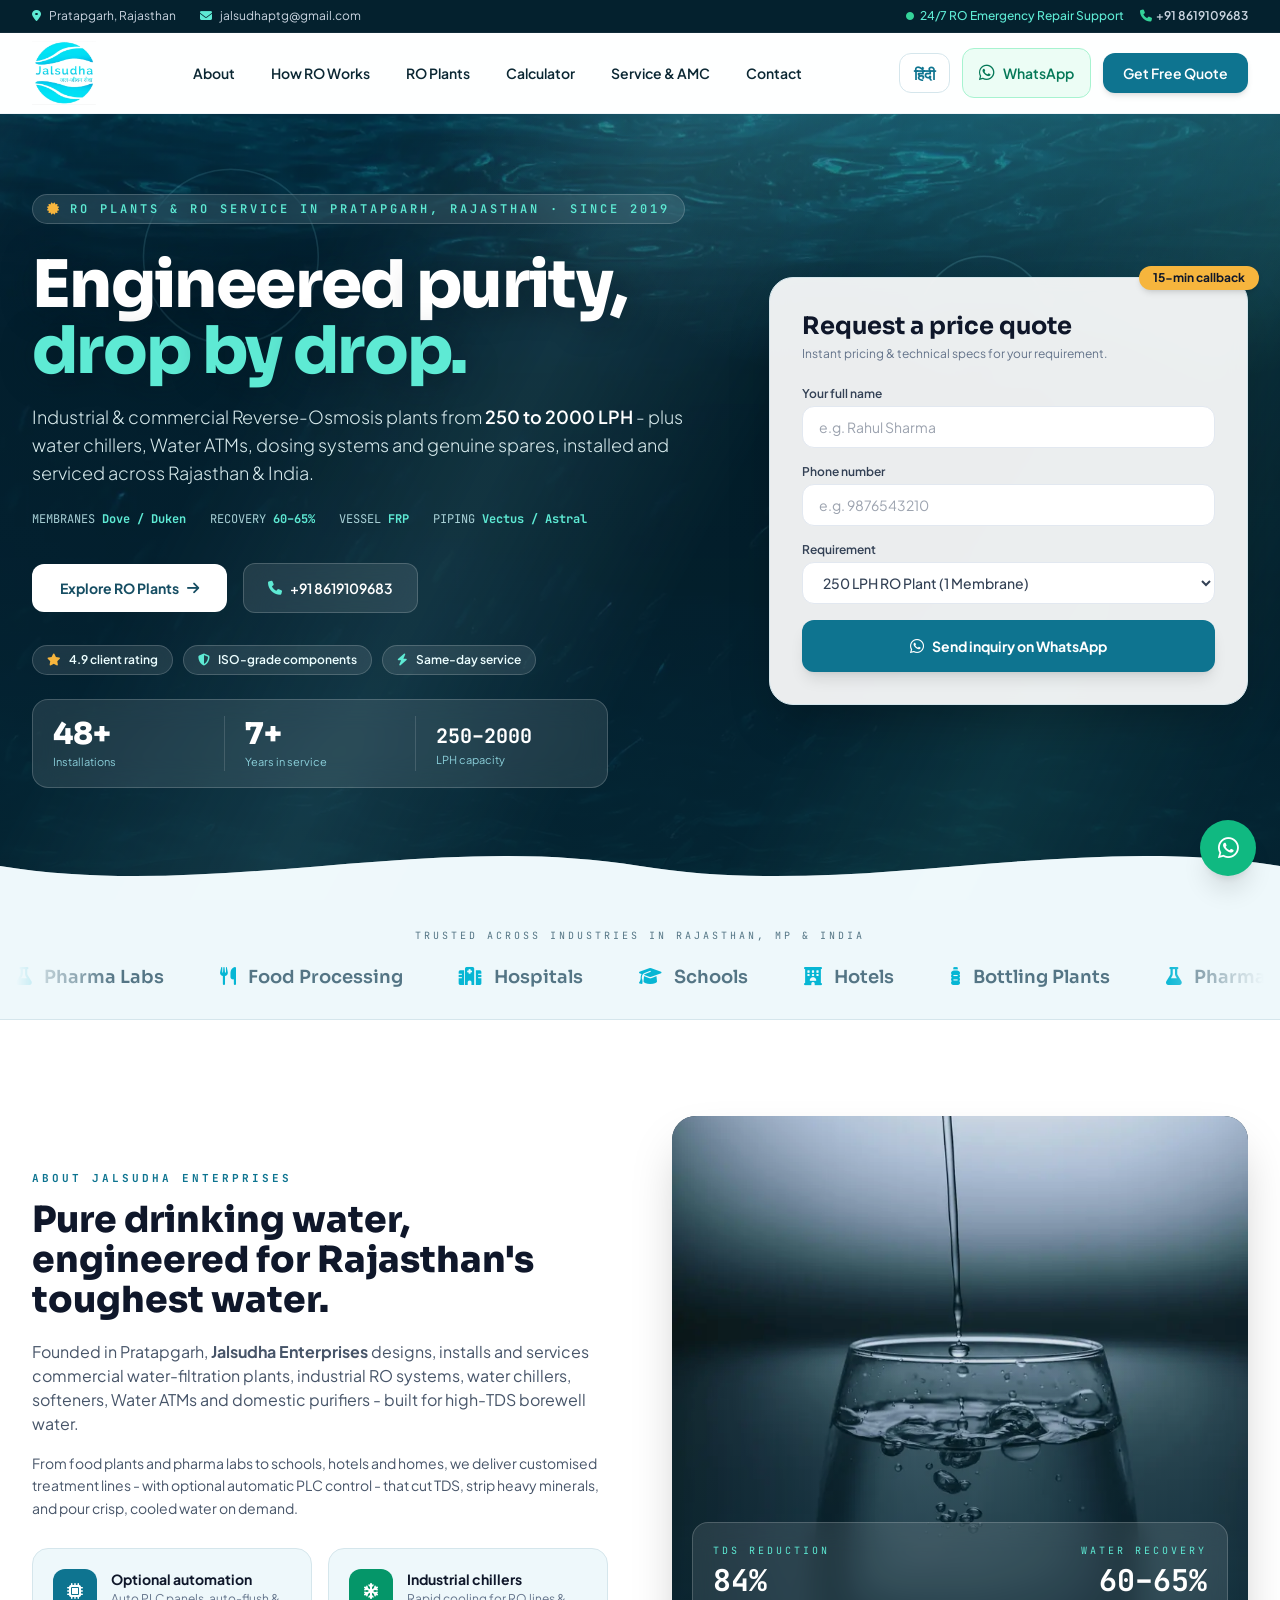
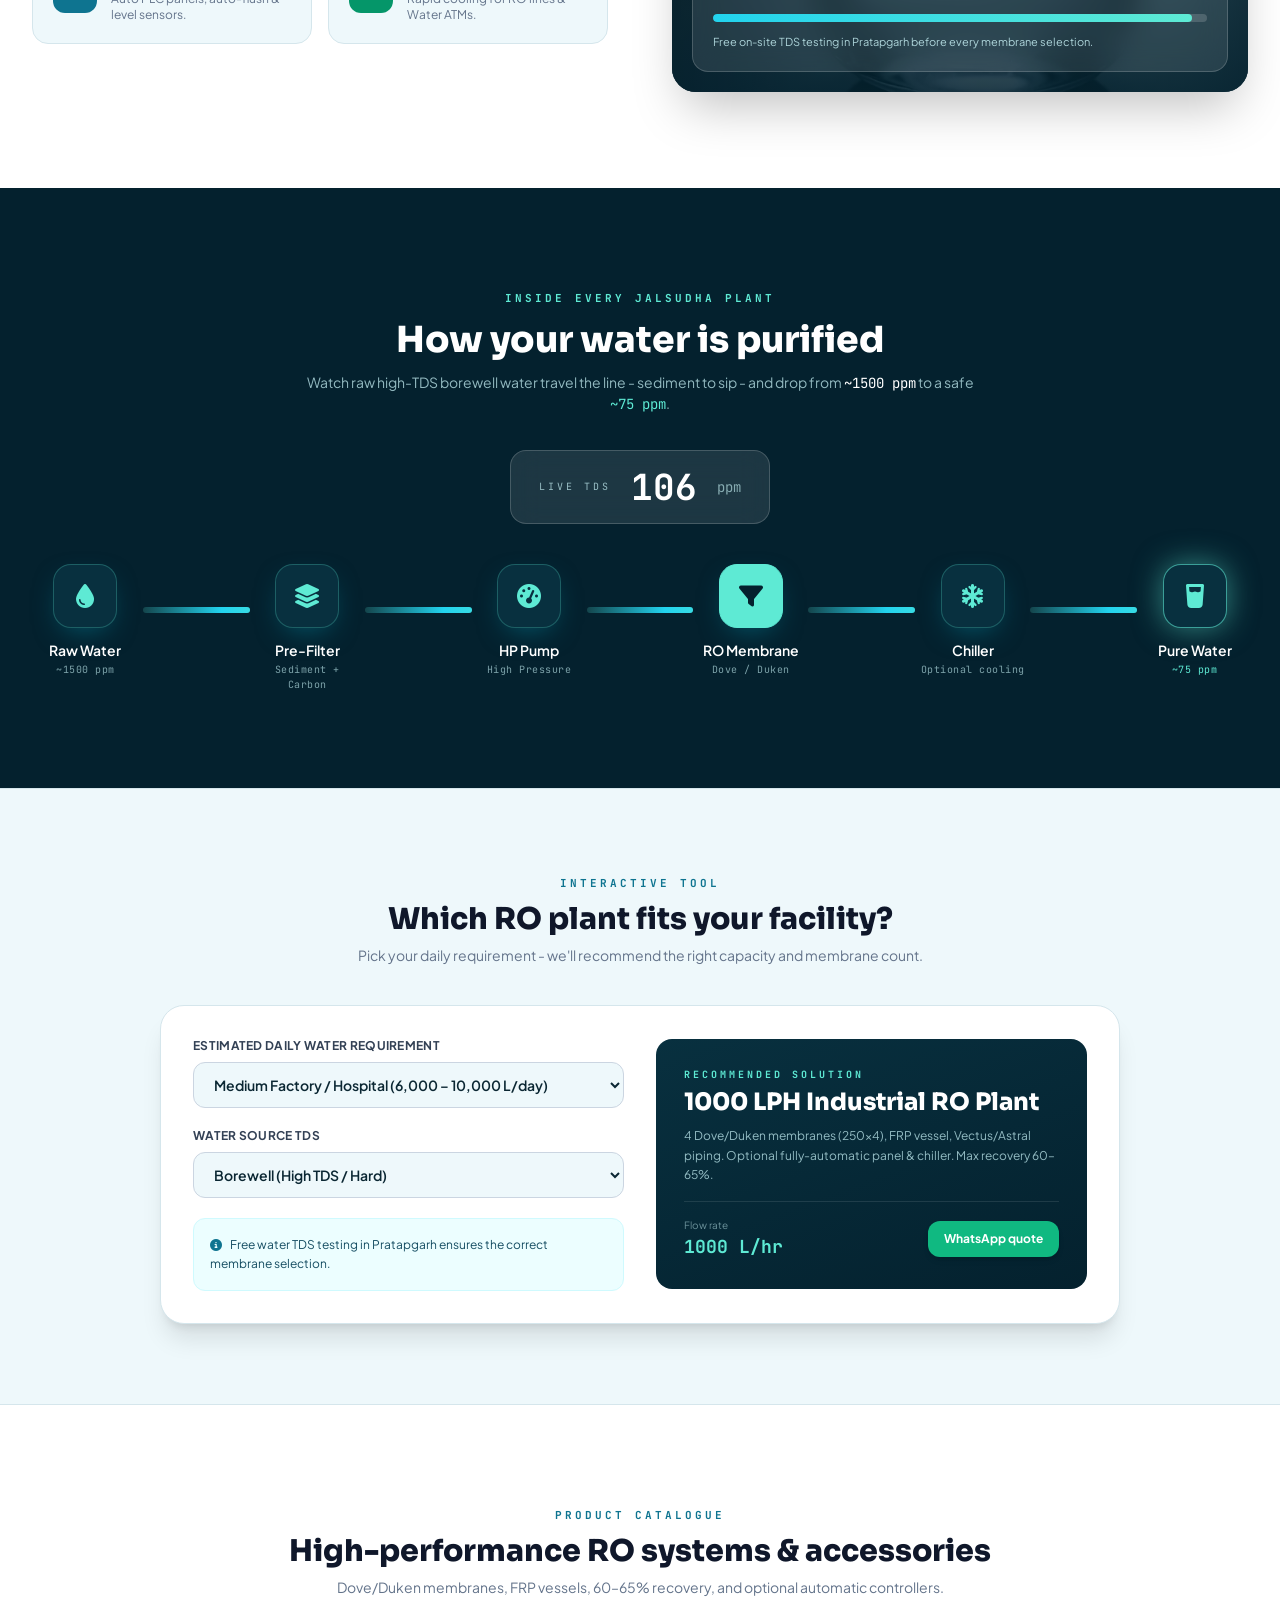
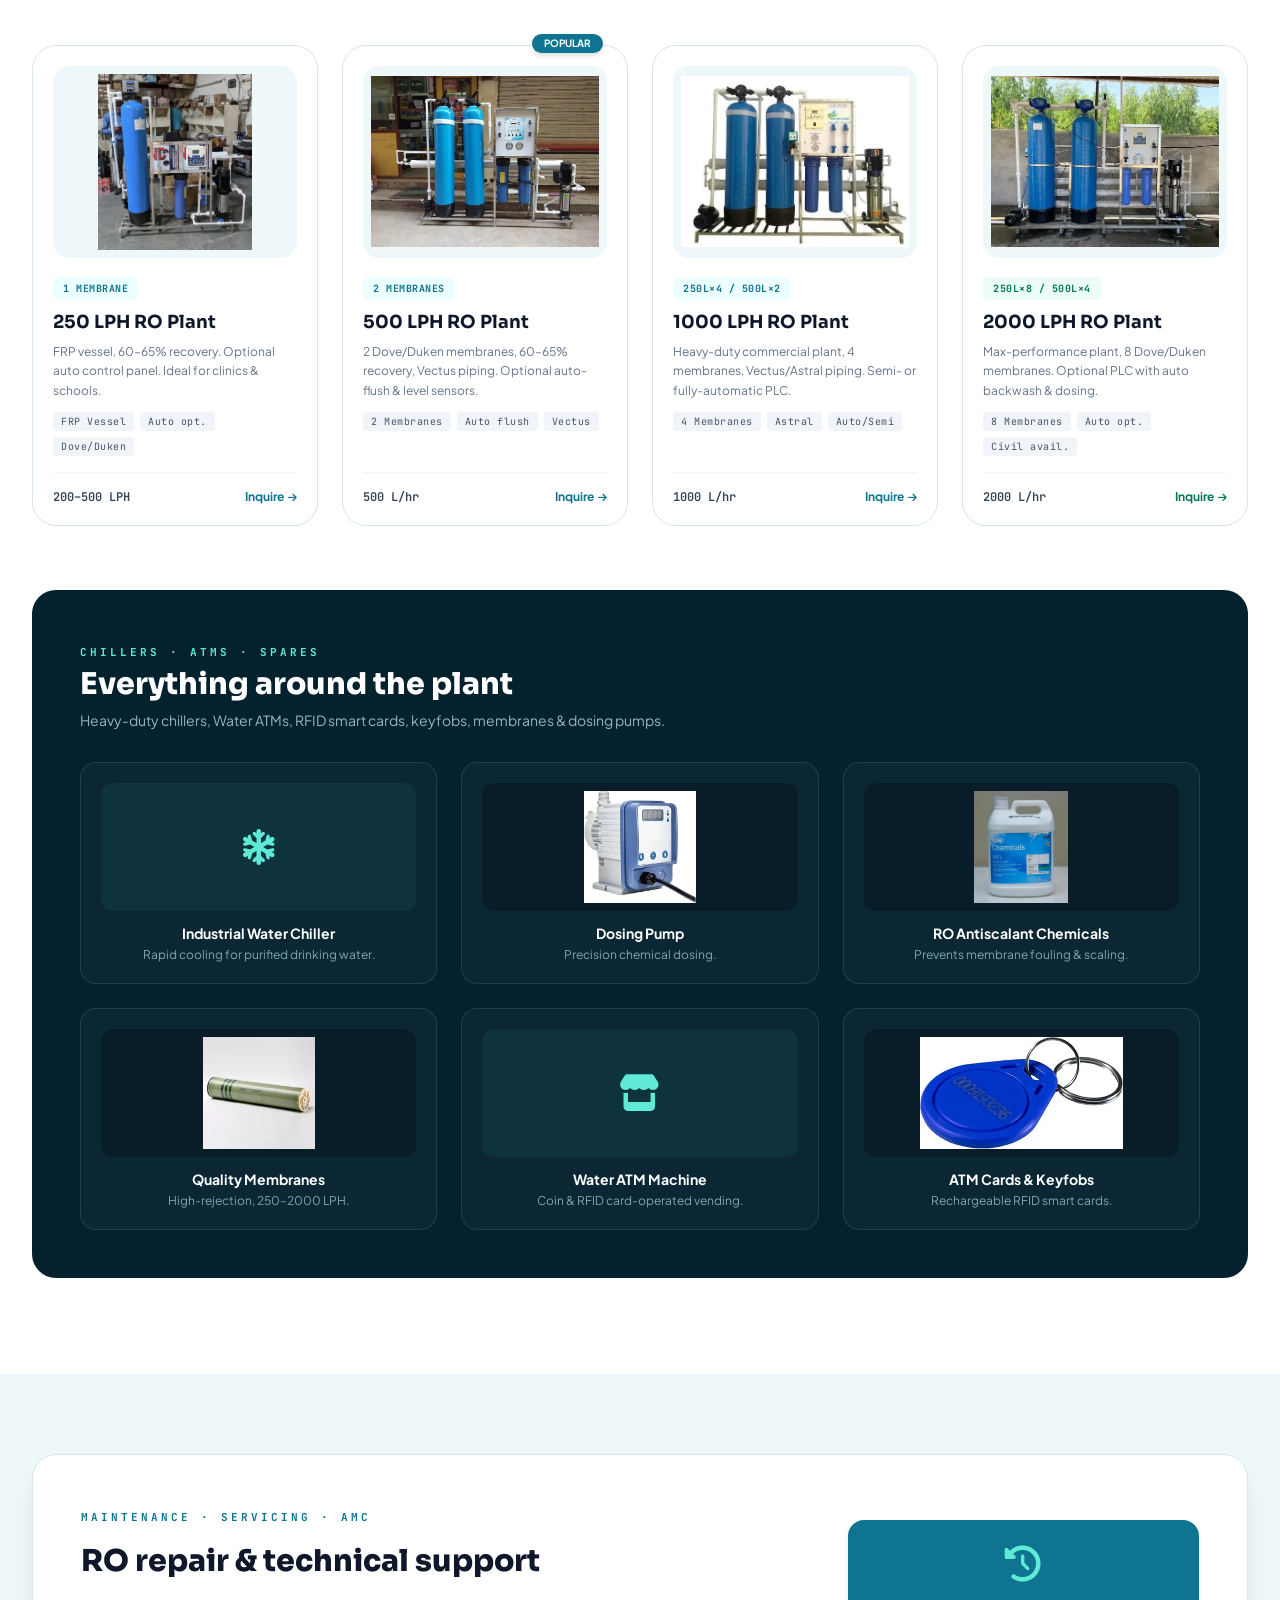
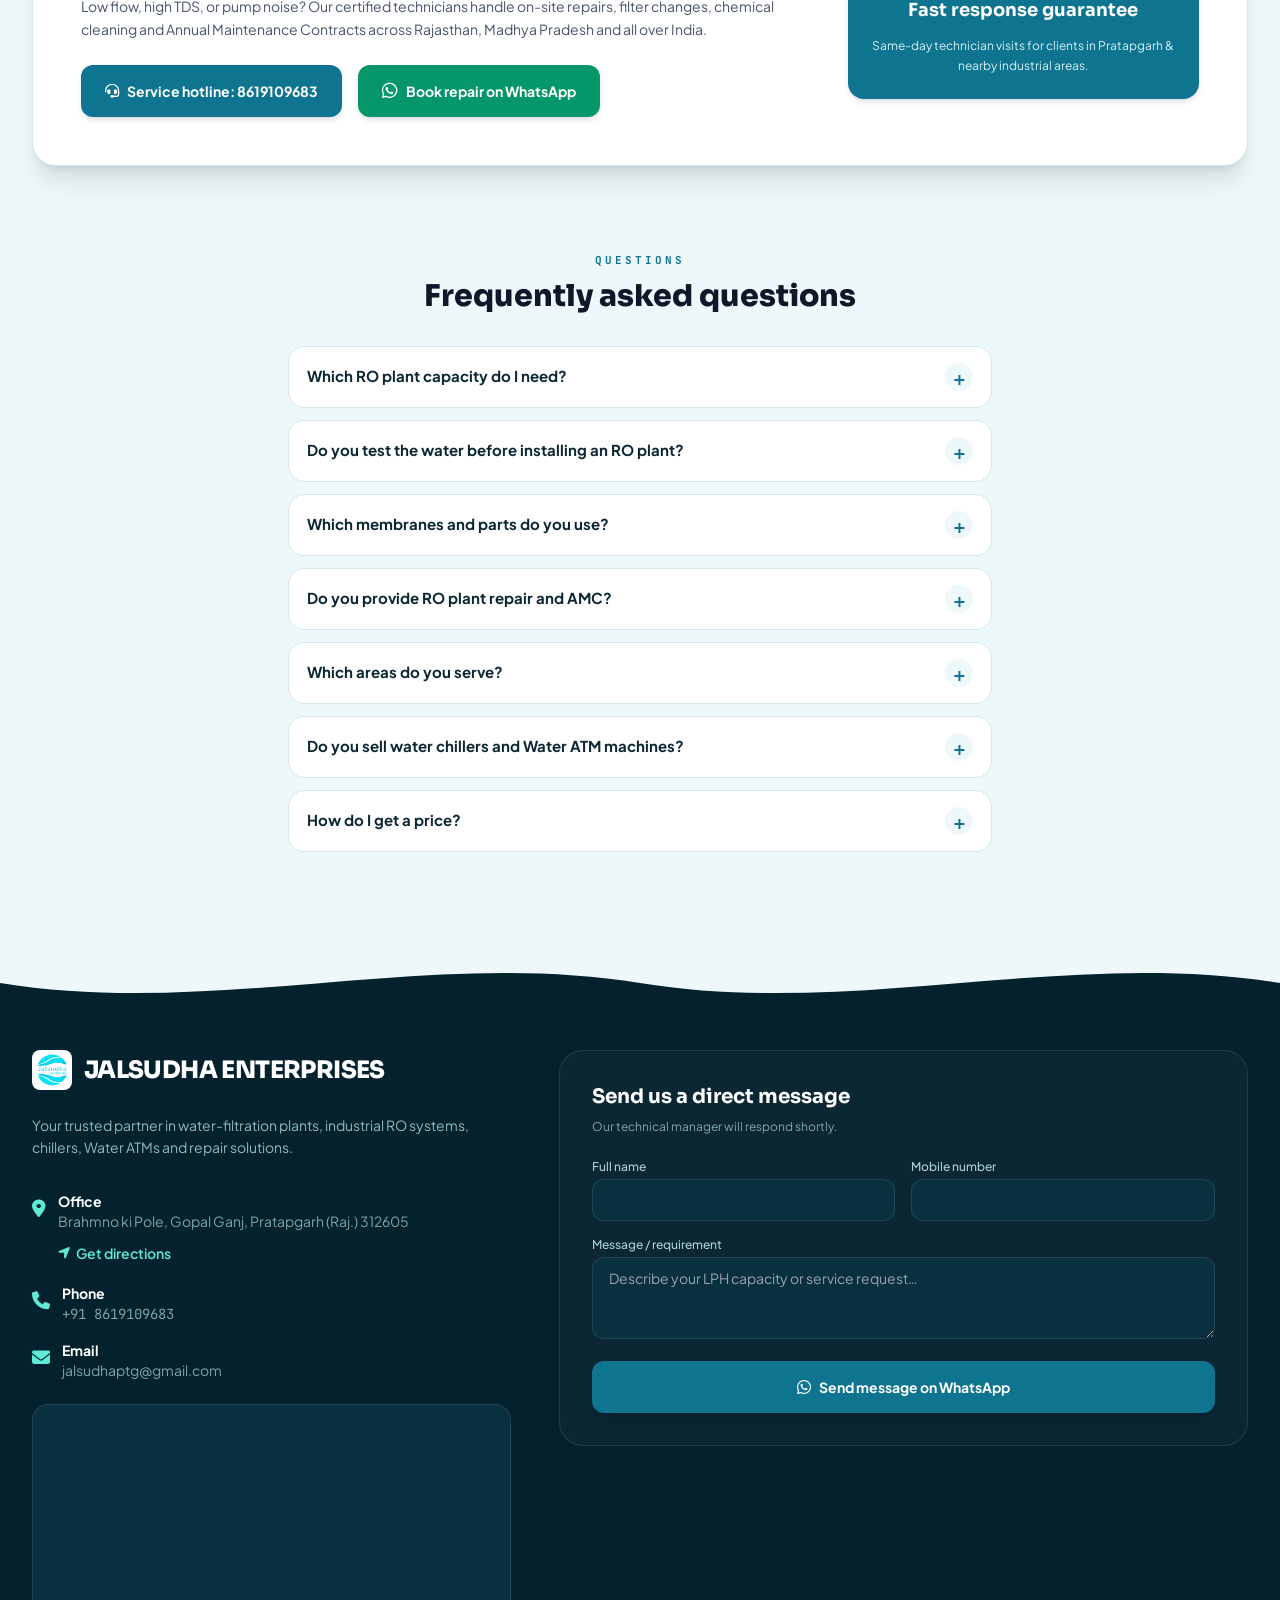
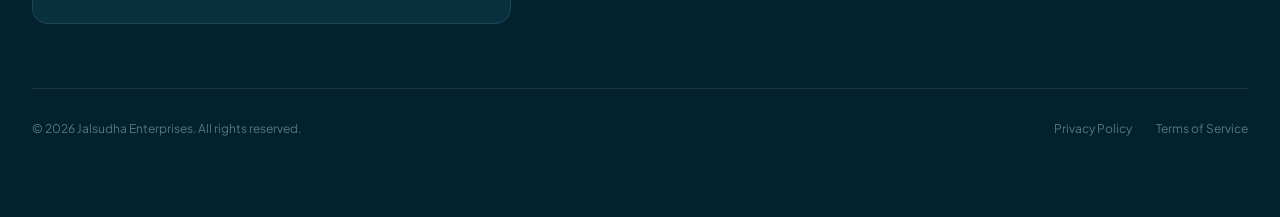
==== index.html @ 2f09ca66 "Tab title starts with Jalsudha Enterprises" ====
<!DOCTYPE html>
<html lang="en" class="scroll-smooth">
<head>
    <meta charset="UTF-8">
    <meta name="viewport" content="width=device-width, initial-scale=1.0">
    <title>Jalsudha Enterprises | RO Plants in Pratapgarh, Rajasthan</title>
    <script>
        // this site is also reachable on the old GitHub Pages address; send visitors to the real domain
        if (location.hostname.endsWith('github.io')) location.replace('https://www.jalsudha.com' + location.pathname.replace(/^\/jalsudha/, '') + location.search + location.hash);
    </script>    <link rel="canonical" href="https://www.jalsudha.com/">
    <link rel="preload" as="image" href="img/hero-800.webp" imagesrcset="img/hero-800.webp 800w, img/hero-1400.webp 1400w" imagesizes="100vw" fetchpriority="high">
    <link rel="icon" href="favicon.ico" sizes="48x48">
    <link rel="icon" type="image/png" sizes="32x32" href="favicon-32x32.png">
    <link rel="icon" type="image/png" sizes="16x16" href="favicon-16x16.png">
    <link rel="apple-touch-icon" href="apple-touch-icon.png">
    <link rel="manifest" href="site.webmanifest">
    <meta name="theme-color" content="#04212e">
    <meta name="description" content="Commercial & industrial RO plants (250-2000 LPH), water chillers, Water ATMs, RO repair and AMC in Pratapgarh, Rajasthan. Free TDS test. Call +91 8619109683.">
    <meta name="robots" content="index, follow">
    <!-- link preview on WhatsApp / Facebook / Google -->
    <meta property="og:type" content="website">
    <meta property="og:site_name" content="Jalsudha Enterprises">
    <meta property="og:title" content="Jalsudha Enterprises | RO Plants in Pratapgarh, Rajasthan">
    <meta property="og:description" content="Industrial & commercial RO plants from 250 to 2000 LPH, chillers, Water ATMs and 24/7 repair. Get a price on WhatsApp.">
    <meta property="og:url" content="https://www.jalsudha.com/">
    <meta property="og:image" content="https://www.jalsudha.com/og-image.jpg">
    <meta property="og:image:width" content="1200">
    <meta property="og:image:height" content="630">
    <meta name="twitter:card" content="summary_large_image">
    <link rel="stylesheet" href="https://cdnjs.cloudflare.com/ajax/libs/font-awesome/6.4.0/css/all.min.css" media="print" onload="this.media='all'">
    <noscript><link rel="stylesheet" href="https://cdnjs.cloudflare.com/ajax/libs/font-awesome/6.4.0/css/all.min.css"></noscript>
    <link rel="preconnect" href="https://fonts.googleapis.com">
    <link rel="preconnect" href="https://fonts.gstatic.com" crossorigin>
    <link href="https://fonts.googleapis.com/css2?family=Sora:wght@600;700;800&family=Plus+Jakarta+Sans:wght@300;400;500;600;700&family=JetBrains+Mono:wght@400;500;700&display=swap" rel="stylesheet">
    <style>
        :root{
            --ink:#04212e; --ink-2:#08303f; --ink-3:#0d3d4f;
            --aqua:#06b6d4; --aqua-deep:#0e7490; --aqua-bright:#22d3ee;
            --mint:#5eead4; --amber:#f6b53d;
            --paper:#eef8fb; --line:#d5e6ec;
            --text:#0b2733; --muted:#547585;
        }
        *{ -webkit-tap-highlight-color: transparent; }
        html{ scroll-behavior:smooth; color-scheme:light; }
        body{ background:var(--paper); color:var(--text); }
        a, button, select, input[type="submit"], .cursor-pointer{ cursor:pointer !important; }
        ::selection{ background:var(--mint); color:var(--ink); }
        .font-display{ font-family:'Sora',sans-serif; }
        .font-mono{ font-family:'JetBrains Mono',monospace; }
        h1,h2,h3{ text-wrap:balance; }

        /* ---------- Preloader (logo reveal) ---------- */
        #preloader{ position:fixed; inset:0; z-index:200;
            background:radial-gradient(130% 120% at 50% 38%, var(--ink-3) 0%, var(--ink-2) 42%, var(--ink) 78%);
            display:flex; align-items:center; justify-content:center; flex-direction:column; gap:30px;
            transition:opacity .85s ease, visibility .85s ease; overflow:hidden; }
        #preloader.gone{ opacity:0; visibility:hidden; }
        #preloader .pl-bubbles{ position:absolute; inset:0; overflow:hidden; pointer-events:none; }
        .intro{ position:relative; width:210px; height:210px; display:flex; align-items:center; justify-content:center; }
        .intro-plate{ position:relative; width:148px; height:148px; border-radius:50%; z-index:2;
            background:radial-gradient(circle at 50% 42%, #ffffff, #eef8fb);
            box-shadow:0 24px 70px -18px rgba(34,211,238,.65), 0 0 0 1px rgba(255,255,255,.25), inset 0 0 0 6px rgba(255,255,255,.6);
            display:flex; align-items:center; justify-content:center; overflow:hidden;
            animation:logoIn 1s cubic-bezier(.16,1,.3,1) both; }
        .intro-plate img{ width:80%; height:80%; object-fit:contain;
            animation:logoBreathe 3.4s ease-in-out .9s infinite; }
        @keyframes logoIn{ 0%{ transform:scale(.45) rotate(-8deg); opacity:0; }
            55%{ transform:scale(1.1) rotate(2deg); opacity:1; } 100%{ transform:scale(1) rotate(0); } }
        @keyframes logoBreathe{ 0%,100%{ transform:scale(1); } 50%{ transform:scale(1.045); } }
        /* shimmer sweep across the logo */
        .intro-plate::after{ content:''; position:absolute; top:0; left:-140%; width:65%; height:100%;
            background:linear-gradient(115deg, transparent, rgba(255,255,255,.9), transparent);
            transform:skewX(-20deg); animation:logoShine 1.5s ease-in-out .95s 1 both; }
        @keyframes logoShine{ to{ left:140%; } }
        /* water ripple rings pulsing out of the logo */
        .ring{ position:absolute; top:50%; left:50%; width:148px; height:148px; border-radius:50%;
            border:2px solid rgba(94,234,212,.55); transform:translate(-50%,-50%) scale(1); opacity:0;
            animation:ring 2.6s cubic-bezier(.16,1,.3,1) infinite; }
        .ring:nth-child(2){ animation-delay:.55s; }
        .ring:nth-child(3){ animation-delay:1.1s; }
        @keyframes ring{ 0%{ transform:translate(-50%,-50%) scale(.95); opacity:.7; }
            100%{ transform:translate(-50%,-50%) scale(2.15); opacity:0; } }
        .pl-txt{ font-family:'JetBrains Mono',monospace; color:var(--mint); font-size:11px; letter-spacing:5px;
            opacity:0; animation:plTxt .7s ease 1.05s both; }
        @keyframes plTxt{ from{ opacity:0; transform:translateY(9px);} to{ opacity:1; transform:none;} }

        /* ---------- Scroll progress ---------- */
        #bar{ position:fixed; top:0; left:0; height:3px; width:0;
            background:linear-gradient(90deg,var(--aqua-bright),var(--mint)); z-index:60; box-shadow:0 0 12px rgba(34,211,238,.7); }

        /* ---------- Hero ---------- */
        .hero{ position:relative; overflow:hidden; background:var(--ink); }
        .hero-photo{ position:absolute; inset:0; width:100%; height:100%; object-fit:cover; object-position:center 32%;
            opacity:.72; transform:scale(1.05); animation:heroZoom 20s ease-in-out infinite alternate; }
        @keyframes heroZoom{ from{ transform:scale(1.05); } to{ transform:scale(1.15); } }
        .hero-tint{ position:absolute; inset:0;
            background:
              radial-gradient(1100px 640px at 80% -8%, rgba(94,240,255,.30), transparent 55%),
              linear-gradient(180deg, rgba(4,33,46,.38) 0%, rgba(4,33,46,.55) 44%, rgba(4,33,46,.95) 100%); }
        /* underwater light rays */
        .rays{ position:absolute; top:-12%; left:-12%; right:-12%; height:124%; z-index:1; pointer-events:none;
            mix-blend-mode:screen; filter:blur(7px);
            background:
              linear-gradient(118deg, rgba(148,240,255,.13) 0%, transparent 13%),
              linear-gradient(118deg, transparent 28%, rgba(148,240,255,.10) 42%, transparent 54%),
              linear-gradient(118deg, transparent 63%, rgba(94,234,212,.09) 74%, transparent 86%);
            animation:sway 10s ease-in-out infinite alternate; }
        @keyframes sway{ from{ transform:translateX(-3%) skewX(-1deg); } to{ transform:translateX(3%) skewX(1deg); } }
        #ripple{ position:absolute; inset:0; width:100%; height:100%; z-index:2; }
        .hero-inner{ position:relative; z-index:3; }
        .headline{ text-shadow:0 2px 34px rgba(4,26,36,.45); }
        .hero-stats{ display:flex; align-items:stretch; }
        .hero-stats > div + div{ border-left:1px solid rgba(255,255,255,.14); }
        .eyebrow{ font-family:'JetBrains Mono',monospace; letter-spacing:3px; text-transform:uppercase; }

        .headline span{ display:inline-block; opacity:0; transform:translateY(18px);
            animation:rise .8s cubic-bezier(.16,1,.3,1) forwards; }
        @keyframes rise{ to{ opacity:1; transform:none; } }

        /* mono spec ticker */
        .spec-strip{ font-family:'JetBrains Mono',monospace; }
        .spec-strip b{ color:var(--mint); font-weight:700; }

        /* liquid-fill buttons */
        .btn-liquid{ position:relative; overflow:hidden; z-index:0; }
        .btn-liquid::before{ content:''; position:absolute; inset:0; z-index:-1;
            background:linear-gradient(120deg,var(--aqua-bright),var(--mint));
            transform:translateY(101%); transition:transform .45s cubic-bezier(.16,1,.3,1); }
        .btn-liquid:hover::before{ transform:translateY(0); }
        .btn-liquid:hover{ color:var(--ink) !important; border-color:transparent; }

        /* glass */
        .glass{ background:rgba(255,255,255,.10); backdrop-filter:blur(14px); -webkit-backdrop-filter:blur(14px);
            border:1px solid rgba(255,255,255,.18); }
        .glass-light{ background:rgba(255,255,255,.92); backdrop-filter:blur(10px); border:1px solid var(--line); }

        /* ---------- Wave dividers ---------- */
        .wave-d{ line-height:0; position:relative; }
        .wave-d svg{ display:block; width:100%; height:70px; }
        /* each layer moves as one piece (both copies together) by exactly one wave
           period (720 of the 1440 viewBox units), so the loop is seamless */
        .wave-flow{ animation:wm 10s linear infinite; }
        .wave-flow.back{ animation-duration:15s; }
        @keyframes wm{ from{ transform:translateX(0);} to{ transform:translateX(-720px);} }

        /* ---------- RO Flow pipeline ---------- */
        .pipe{ position:relative; height:6px; border-radius:99px; background:rgba(94,234,212,.18); overflow:hidden; flex:1; min-width:26px; }
        .pipe::after{ content:''; position:absolute; inset:0;
            background:linear-gradient(90deg, transparent, var(--aqua-bright), var(--mint), transparent);
            background-size:220% 100%; animation:flow 2.4s linear infinite; }
        @keyframes flow{ from{ background-position:120% 0;} to{ background-position:-120% 0;} }
        .pflow{ scrollbar-width:none; -ms-overflow-style:none; }
        .pflow::-webkit-scrollbar{ display:none; }
        .stage-ic{ width:64px; height:64px; border-radius:18px; display:flex; align-items:center; justify-content:center;
            font-size:24px; background:var(--ink-2); color:var(--mint); border:1px solid rgba(94,234,212,.25);
            box-shadow:0 10px 30px -12px rgba(6,182,212,.5); transition:transform .3s, box-shadow .3s; }
        .stage:hover .stage-ic{ transform:translateY(-5px); box-shadow:0 18px 34px -12px rgba(34,211,238,.7); }

        /* purity gauge (filling beaker) */
        .beaker{ position:relative; width:100%; height:100%; border-radius:0 0 20px 20px; overflow:hidden; background:rgba(255,255,255,.04); }
        .beaker .water{ position:absolute; left:0; bottom:0; width:100%; height:0;
            background:linear-gradient(180deg,var(--aqua-bright),var(--aqua-deep)); transition:height 1.6s cubic-bezier(.16,1,.3,1); }
        .beaker .water::before,.beaker .water::after{ content:''; position:absolute; top:-14px; left:-50%; width:200%; height:26px;
            background:var(--aqua-bright); border-radius:45%; opacity:.6; }
        .beaker .water::after{ animation:spin 6s linear infinite; opacity:.4; }
        .beaker .water::before{ animation:spin 4s linear infinite reverse; }
        @keyframes spin{ from{ transform:rotate(0);} to{ transform:rotate(360deg);} }

        /* bubbles */
        .bubbles{ position:absolute; inset:0; overflow:hidden; pointer-events:none; }
        .bubble{ position:absolute; bottom:-40px; border-radius:50%;
            background:radial-gradient(circle at 30% 30%, rgba(255,255,255,.5), rgba(94,234,212,.06));
            border:1px solid rgba(255,255,255,.16); animation:up linear infinite; }
        @keyframes up{ 0%{ transform:translateY(0) scale(.7); opacity:0;} 12%{opacity:.7;} 100%{ transform:translateY(-118vh) translateX(24px) scale(1.1); opacity:0;} }

        /* reveal - begins visible-friendly; JS enhances */
        .reveal{ opacity:0; transform:translateY(30px); transition:opacity .7s cubic-bezier(.16,1,.3,1), transform .7s cubic-bezier(.16,1,.3,1); }
        .reveal.in{ opacity:1; transform:none; }
        .d1{ transition-delay:.08s;} .d2{ transition-delay:.16s;} .d3{ transition-delay:.24s;} .d4{ transition-delay:.32s;}
        .no-js .reveal{ opacity:1; transform:none; }

        /* product card */
        .pcard{ transition:transform .4s cubic-bezier(.16,1,.3,1), box-shadow .4s, border-color .4s; }
        .pcard:hover{ transform:translateY(-8px); box-shadow:0 26px 44px -22px rgba(6,90,120,.5); border-color:var(--aqua); }
        .chip{ font-family:'JetBrains Mono',monospace; font-size:10px; letter-spacing:.5px; }

        /* marquee */
        .marquee{ overflow:hidden; -webkit-mask-image:linear-gradient(90deg,transparent,#000 8%,#000 92%,transparent); mask-image:linear-gradient(90deg,transparent,#000 8%,#000 92%,transparent); }
        .marquee-track{ display:flex; gap:56px; width:max-content; animation:march 26s linear infinite; }
        @keyframes march{ from{ transform:translateX(0);} to{ transform:translateX(-50%);} }
        .marquee:hover .marquee-track{ animation-play-state:paused; }

        /* nav underline */
        .navlink{ position:relative; }
        .navlink::after{ content:''; position:absolute; left:0; bottom:-3px; height:2px; width:0;
            background:linear-gradient(90deg,var(--aqua),var(--mint)); border-radius:9px; transition:width .3s; }
        .navlink:hover::after{ width:100%; }

        .float-btn{ animation:bob 4s ease-in-out infinite; }
        @keyframes bob{ 0%,100%{ transform:translateY(0);} 50%{ transform:translateY(-7px);} }

        /* ripple click */
        .rhost{ position:relative; overflow:hidden; }
        .rip{ position:absolute; border-radius:50%; transform:scale(0); background:rgba(255,255,255,.5); pointer-events:none; animation:rgo .6s ease-out; }
        @keyframes rgo{ to{ transform:scale(3.2); opacity:0; } }

        /* ---------- Custom cursor: droplet tip + liquid lens ---------- */
        @media (hover:hover) and (pointer:fine){
            html.has-cursor, html.has-cursor *{ cursor:none !important; }
            html.has-cursor input:not([type="submit"]):not([type="checkbox"]):not([type="radio"]), html.has-cursor textarea{ cursor:text !important; }
        }
        #cur{ --c1:var(--aqua-deep); --c2:var(--aqua-bright); --lt:#fff; --fill:0%;
            position:fixed; inset:0; z-index:9999; pointer-events:none; opacity:0; transition:opacity .3s; }
        #cur.on{ opacity:1; }
        html.cur-dark #cur{ --c1:var(--mint); --c2:var(--aqua-bright); --lt:var(--ink); }
        .cur-lens, .cur-drop, .cur-fx{ position:fixed; left:0; top:0; will-change:transform; pointer-events:none; }
        .cur-ring{ position:absolute; width:40px; height:40px; left:-20px; top:-20px; border-radius:50%; overflow:hidden;
            border:1.5px solid var(--c1); background:rgba(255,255,255,.04);
            backdrop-filter:saturate(1.7) brightness(1.1); -webkit-backdrop-filter:saturate(1.7) brightness(1.1);
            box-shadow:0 6px 22px -8px var(--c1); transition:border-color .3s, box-shadow .3s; }
        .cur-water{ position:absolute; left:-50%; width:200%; height:200%; top:calc(100% - var(--fill)); border-radius:42%;
            background:linear-gradient(180deg,var(--c2),var(--c1)); opacity:.9;
            animation:spin 3.2s linear infinite; transition:top .55s cubic-bezier(.16,1,.3,1); }
        .cur-label{ position:absolute; left:0; top:0; transform:translate(-50%,-50%) scale(.6); opacity:0;
            font:700 10px/1 'JetBrains Mono',monospace; letter-spacing:2px; text-transform:uppercase; color:var(--lt); white-space:nowrap;
            transition:opacity .25s, transform .35s cubic-bezier(.16,1,.3,1); }
        html.cur-labelled .cur-label{ opacity:1; transform:translate(-50%,-50%) scale(1); }
        .cur-drop{ width:12px; height:12px; margin:-1px 0 0 -1px; border-radius:0 50% 50% 50%; transform-origin:1px 1px;
            background:radial-gradient(circle at 62% 62%, var(--c2), var(--c1) 70%); box-shadow:0 2px 10px -1px var(--c1); }
        .cur-drop::after{ content:''; position:absolute; left:6px; top:5px; width:3px; height:3px; border-radius:50%; background:rgba(255,255,255,.85); }
        .cur-fx{ border-radius:50%; }

        /* ---------- FAQ accordion ---------- */
        .faq{ background:#fff; border:1px solid var(--line); border-radius:16px; transition:border-color .2s, box-shadow .2s; }
        .faq[open]{ border-color:var(--aqua); box-shadow:0 14px 30px -22px rgba(6,90,120,.45); }
        .faq summary{ list-style:none; cursor:pointer; display:flex; align-items:center; justify-content:space-between; gap:16px;
            padding:16px 18px; min-height:56px; font-weight:700; font-size:15px; color:var(--text); }
        .faq summary::-webkit-details-marker{ display:none; }
        .faq summary::after{ content:'+'; flex:none; width:28px; height:28px; border-radius:50%; display:flex; align-items:center; justify-content:center;
            background:var(--paper); color:var(--aqua-deep); font-size:20px; font-weight:600; transition:transform .25s; }
        .faq[open] summary::after{ transform:rotate(45deg); }
        .faq summary:focus-visible{ outline:3px solid var(--aqua); outline-offset:2px; border-radius:16px; }
        .faq p{ padding:0 18px 18px; color:var(--muted); font-size:14px; line-height:1.7; }

        /* ---------- Office map ---------- */
        .map-box{ height:220px; background:var(--ink-2); }
        .map-box iframe{ display:block; width:100%; height:100%; border:0; }

        /* ---------- Language switch + Hindi typography ---------- */
        .lang-btn{ height:40px; padding:0 14px; border-radius:12px; border:1.5px solid var(--line); background:#fff;
            color:var(--aqua-deep); font:700 15px/1 'Mukta','Plus Jakarta Sans',sans-serif; cursor:pointer; transition:background .2s, border-color .2s; }
        .lang-btn:hover{ background:#ecfeff; border-color:var(--aqua); }
        .lang-btn:focus-visible{ outline:3px solid var(--aqua); outline-offset:2px; }
        /* Devanagari needs its own font, no letter-spacing (it breaks joined letters) and taller lines */
        html[lang="hi"] body, html[lang="hi"] .font-display, html[lang="hi"] .font-mono, html[lang="hi"] .eyebrow,
        html[lang="hi"] .chip, html[lang="hi"] .spec-strip, html[lang="hi"] .pl-txt, html[lang="hi"] input,
        html[lang="hi"] select, html[lang="hi"] textarea, html[lang="hi"] button{ font-family:'Mukta','Plus Jakarta Sans',sans-serif; }
        html[lang="hi"] *{ letter-spacing:0 !important; }
        html[lang="hi"] h1, html[lang="hi"] h2, html[lang="hi"] h3, html[lang="hi"] .headline{ line-height:1.3 !important; }
        html[lang="hi"] p, html[lang="hi"] li{ line-height:1.75; }

        /* ---------- Mobile (most customers visit on a phone) ----------
           !important because the Tailwind CDN injects its styles after this block */
        .mbar{ display:none; }
        @media (max-width:767px){
            /* bottom Call + WhatsApp bar instead of a floating button that covers content */
            .mbar{ position:fixed; left:0; right:0; bottom:0; z-index:60; display:grid; grid-template-columns:1fr 1fr; gap:8px;
                padding:8px 12px calc(8px + env(safe-area-inset-bottom)); background:rgba(255,255,255,.97);
                border-top:1px solid var(--line); box-shadow:0 -10px 30px -18px rgba(4,33,46,.45); }
            .mbar a{ display:flex; align-items:center; justify-content:center; gap:8px; min-height:48px; border-radius:12px;
                font-weight:700; font-size:15px; color:#fff; }
            .mbar i{ font-size:18px; }
            .mbar-call{ background:var(--aqua-deep); }
            .mbar-wa{ background:#16a34a; }
            body{ padding-bottom:72px; }
            .float-btn{ display:none !important; }

            /* 16px fields stop iPhones zooming the page when a field is tapped */
            input, select, textarea{ font-size:16px !important; }

            /* compact top bar + header */
            .tb-left{ display:none !important; }
            #hdr > div{ height:64px !important; }
            #hdr img{ height:48px !important; }
            #mBtn{ width:44px; height:44px; display:flex; align-items:center; justify-content:center; }

            /* full-width, thumb-friendly buttons */
            .hero-ctas > a, .svc-ctas > a{ flex:1 1 100%; justify-content:center; }
            .inq{ padding:12px 0; margin:-12px 0; font-size:14px !important; }

            /* accessories: two per row instead of one tall card per screen */
            .acc-grid{ grid-template-columns:1fr 1fr !important; gap:12px !important; }
            .acc-grid > div{ padding:10px !important; }
            .acc-grid > div > div:first-child{ height:84px !important; margin-bottom:8px !important; }
            .acc-grid h4{ font-size:13px !important; line-height:1.25; }
            .acc-grid p{ font-size:12px !important; line-height:1.35; }

            /* nothing smaller than 11px */
            .chip, .eyebrow, .text-\[10px\], .text-\[11px\]{ font-size:11px !important; }
        }

        @media (prefers-reduced-motion: reduce){
            *{ animation:none !important; transition:none !important; }
            .reveal{ opacity:1 !important; transform:none !important; }
            .beaker .water{ height:var(--fill,62%) !important; }
        }
    </style>
    <!-- Tailwind styles, pre-built by build_site.py (much faster than building them in the browser).
         Loaded last, where the old CDN put its styles, so the page looks exactly the same. -->
    <link rel="stylesheet" href="tw.css">
</head>
<body class="antialiased">
<script>document.body.parentElement.classList.remove('no-js');</script>

    <!-- Preloader: logo reveal -->
    <div id="preloader">
        <div class="pl-bubbles" id="bubPL"></div>
        <div class="intro">
            <span class="ring"></span><span class="ring"></span><span class="ring"></span>
            <div class="intro-plate"><img src="img/logo.webp" width="300" height="302" alt="Jalsudha Enterprises"></div>
        </div>
        <div class="pl-txt">PURE&nbsp;WATER&nbsp;·&nbsp;PURE&nbsp;LIFE</div>
    </div>

    <div id="bar"></div>

    <!-- Top Bar -->
    <div class="text-slate-300 text-xs py-2 px-4 sm:px-8 border-b border-white/5" style="background:var(--ink);">
        <div class="max-w-7xl mx-auto flex flex-col sm:flex-row justify-between items-center gap-2">
            <div class="tb-left flex items-center gap-6">
                <span class="cursor-default"><i class="fa-solid fa-location-dot mr-2" style="color:var(--mint)"></i>Pratapgarh, Rajasthan</span>
                <a href="mailto:jalsudhaptg@gmail.com" class="hover:text-white transition-colors"><i class="fa-solid fa-envelope mr-2" style="color:var(--mint)"></i>jalsudhaptg@gmail.com</a>
            </div>
            <div class="flex items-center gap-4">
                <span class="font-medium flex items-center gap-1.5" style="color:var(--mint)"><i class="fa-solid fa-circle text-[8px] text-emerald-400 animate-pulse"></i>24/7 RO Emergency Repair Support</span>
                <a href="tel:+918619109683" class="hover:text-emerald-300 font-semibold transition-colors flex items-center gap-1">
                    <i class="fa-solid fa-phone text-emerald-400"></i><span>+91 8619109683</span>
                </a>
            </div>
        </div>
    </div>

    <!-- Header -->
    <header id="hdr" class="sticky top-0 z-50 bg-white/90 backdrop-blur-md border-b border-slate-100 transition-all duration-300">
        <div class="max-w-7xl mx-auto px-4 sm:px-8 h-20 flex items-center justify-between gap-4">
            <a href="#" class="flex items-center shrink-0 py-1 group">
                <img src="img/logo.webp" width="300" height="302" alt="Jalsudha Enterprises" class="h-14 sm:h-16 w-auto object-contain transition-transform duration-300 group-hover:scale-105">
            </a>
            <nav class="hidden lg:flex items-center gap-7 xl:gap-9 font-semibold text-sm" style="color:var(--text)">
                <a href="#about" class="navlink hover:text-cyan-700 transition-colors">About</a>
                <a href="#process" class="navlink hover:text-cyan-700 transition-colors">How RO Works</a>
                <a href="#products" class="navlink hover:text-cyan-700 transition-colors">RO Plants</a>
                <a href="#calculator" class="navlink hover:text-cyan-700 transition-colors">Calculator</a>
                <a href="#services" class="navlink hover:text-cyan-700 transition-colors">Service & AMC</a>
                <a href="#contact" class="navlink hover:text-cyan-700 transition-colors">Contact</a>
            </nav>
            <div class="flex items-center gap-2 lg:gap-3 shrink-0">
            <button id="langBtn" type="button" class="lang-btn" data-noi18n aria-label="हिंदी में देखें (View in Hindi)">हिंदी</button>
            <div class="hidden lg:flex items-center gap-3 shrink-0">
                <a href="https://wa.me/919309318742?text=Hi%20Jalsudha%20Enterprises,%20I%20am%20interested%20in%20your%20water%20purification%20solutions." target="_blank" class="px-4 py-2.5 rounded-xl bg-emerald-50 text-emerald-700 hover:bg-emerald-600 hover:text-white font-semibold text-sm transition-all duration-300 flex items-center gap-2 border border-emerald-200 group">
                    <i class="fa-brands fa-whatsapp text-lg group-hover:scale-110 transition-transform"></i><span>WhatsApp</span>
                </a>
                <a href="#contact" class="btn-liquid rhost px-5 py-2.5 rounded-xl text-white font-semibold text-sm transition-all duration-300 shadow-md" style="background:var(--aqua-deep);">Get Free Quote</a>
            </div>
            <button id="mBtn" class="lg:hidden text-2xl" style="color:var(--text)"><i class="fa-solid fa-bars"></i></button>
            </div>
        </div>
    </header>
    <div id="mMenu" class="hidden lg:hidden bg-white border-b border-slate-200 px-6 py-4 space-y-1 shadow-inner">
        <a href="#about" class="block font-semibold px-3 py-3 rounded-lg hover:bg-cyan-50 hover:text-cyan-700">About</a>
        <a href="#process" class="block font-semibold px-3 py-3 rounded-lg hover:bg-cyan-50 hover:text-cyan-700">How RO Works</a>
        <a href="#products" class="block font-semibold px-3 py-3 rounded-lg hover:bg-cyan-50 hover:text-cyan-700">RO Plants</a>
        <a href="#calculator" class="block font-semibold px-3 py-3 rounded-lg hover:bg-cyan-50 hover:text-cyan-700">Calculator</a>
        <a href="#services" class="block font-semibold px-3 py-3 rounded-lg hover:bg-cyan-50 hover:text-cyan-700">Service & AMC</a>
        <a href="#contact" class="block font-semibold px-3 py-3 rounded-lg hover:bg-cyan-50 hover:text-cyan-700">Contact</a>
        <div class="grid grid-cols-2 gap-3 pt-3 mt-2 border-t border-slate-100">
            <a href="https://wa.me/919309318742?text=Hi%20Jalsudha%20Enterprises,%20I%20am%20interested%20in%20your%20water%20purification%20solutions." target="_blank" class="flex items-center justify-center gap-2 px-4 py-3 rounded-xl bg-emerald-600 text-white font-semibold text-sm"><i class="fa-brands fa-whatsapp text-lg"></i>WhatsApp</a>
            <a href="tel:+918619109683" class="flex items-center justify-center gap-2 px-4 py-3 rounded-xl text-white font-semibold text-sm" style="background:var(--aqua-deep)"><i class="fa-solid fa-phone"></i>Call now</a>
        </div>
    </div>

    <!-- ===== HERO ===== -->
    <section class="hero text-white">
        <img class="hero-photo" src="img/hero-800.webp" srcset="img/hero-800.webp 800w, img/hero-1400.webp 1400w" sizes="100vw" width="1400" height="1750" fetchpriority="high" decoding="async" alt="" aria-hidden="true">
        <div class="hero-tint"></div>
        <div class="rays"></div>
        <div class="bubbles" id="bubHero"></div>
        <canvas id="ripple"></canvas>
        <div class="hero-inner max-w-7xl mx-auto px-4 sm:px-8 pt-12 pb-20 lg:pt-20 lg:pb-28 grid lg:grid-cols-12 gap-8 lg:gap-12 items-center">
            <div class="lg:col-span-7">
                <!-- the page's H1 carries what Google should rank for; the big slogan below is styled text -->
                <h1 class="inline-flex items-center gap-2 px-3.5 py-1.5 rounded-full glass text-xs font-semibold mb-7 eyebrow" style="color:var(--mint)">
                    <i class="fa-solid fa-certificate" style="color:var(--amber)"></i> RO Plants &amp; RO Service in Pratapgarh, Rajasthan · Since 2019
                </h1>
                <p class="headline font-display font-extrabold tracking-tight leading-[1.05] text-4xl sm:text-5xl lg:text-[4.1rem]">
                    <span style="animation-delay:.05s">Engineered</span>
                    <span style="animation-delay:.18s">purity,</span><br>
                    <span style="animation-delay:.32s;color:var(--mint)">drop</span>
                    <span style="animation-delay:.44s;color:var(--mint)">by</span>
                    <span style="animation-delay:.56s;color:var(--mint)">drop.</span>
                </p>
                <p class="mt-5 text-cyan-50/90 text-base sm:text-lg max-w-2xl font-light leading-relaxed">
                    Industrial &amp; commercial Reverse-Osmosis plants from <strong class="font-semibold text-white">250 to 2000 LPH</strong> - plus water chillers, Water ATMs, dosing systems and genuine spares, installed and serviced across Rajasthan &amp; India.
                </p>

                <!-- mono spec ticker -->
                <div class="spec-strip mt-6 flex flex-wrap gap-x-6 gap-y-2 text-xs text-cyan-100/80">
                    <span>MEMBRANES <b>Dove / Duken</b></span>
                    <span>RECOVERY <b>60–65%</b></span>
                    <span>VESSEL <b>FRP</b></span>
                    <span>PIPING <b>Vectus / Astral</b></span>
                </div>

                <div class="hero-ctas flex flex-wrap items-center gap-4 mt-9">
                    <a href="#products" class="btn-liquid rhost px-7 py-3.5 rounded-xl bg-white text-cyan-900 font-bold hover:shadow-2xl transition-all duration-300 text-sm flex items-center gap-2 group">
                        Explore RO Plants <i class="fa-solid fa-arrow-right group-hover:translate-x-1.5 transition-transform"></i>
                    </a>
                    <a href="tel:+918619109683" class="px-6 py-3.5 rounded-xl glass text-white font-semibold text-sm flex items-center gap-2 hover:-translate-y-0.5 transition-all">
                        <i class="fa-solid fa-phone" style="color:var(--mint)"></i> +91 8619109683
                    </a>
                </div>

                <!-- trust chips -->
                <div class="flex flex-wrap items-center gap-2.5 mt-8">
                    <span class="glass rounded-full px-3.5 py-1.5 text-xs font-semibold text-cyan-50 flex items-center gap-2"><i class="fa-solid fa-star" style="color:var(--amber)"></i>4.9 client rating</span>
                    <span class="glass rounded-full px-3.5 py-1.5 text-xs font-semibold text-cyan-50 flex items-center gap-2"><i class="fa-solid fa-shield-halved" style="color:var(--mint)"></i>ISO-grade components</span>
                    <span class="glass rounded-full px-3.5 py-1.5 text-xs font-semibold text-cyan-50 flex items-center gap-2"><i class="fa-solid fa-bolt" style="color:var(--mint)"></i>Same-day service</span>
                </div>
                <!-- stats strip -->
                <div class="hero-stats glass rounded-2xl mt-6 py-4 max-w-xl">
                    <div class="flex-1 px-5"><div class="font-display text-2xl sm:text-3xl font-extrabold"><span class="counter" data-target="50">0</span>+</div><div class="text-[11px] text-cyan-200/80 mt-0.5">Installations</div></div>
                    <div class="flex-1 px-5"><div class="font-display text-2xl sm:text-3xl font-extrabold"><span class="counter" data-target="7">0</span>+</div><div class="text-[11px] text-cyan-200/80 mt-0.5">Years in service</div></div>
                    <div class="flex-1 px-5"><div class="font-mono text-lg sm:text-xl font-bold mt-1.5">250–2000</div><div class="text-[11px] text-cyan-200/80 mt-0.5">LPH capacity</div></div>
                </div>
            </div>

            <!-- Quote card -->
            <div class="lg:col-span-5">
                <div class="glass-light rounded-3xl p-7 sm:p-8 text-slate-800 shadow-2xl relative">
                    <div class="absolute -top-3 -right-3 text-slate-900 text-xs font-bold px-3.5 py-1 rounded-full shadow-md animate-pulse" style="background:var(--amber)">15-min callback</div>
                    <h3 class="font-display text-2xl font-bold text-slate-900">Request a price quote</h3>
                    <p class="text-xs text-slate-500 mt-1 mb-6">Instant pricing &amp; technical specs for your requirement.</p>
                    <form id="heroForm" class="space-y-4">
                        <div>
                            <label class="block text-xs font-semibold text-slate-700 mb-1">Your full name</label>
                            <input type="text" required placeholder="e.g. Rahul Sharma" class="w-full px-4 py-2.5 rounded-xl border border-slate-200 text-sm focus:outline-none focus:ring-2 focus:ring-cyan-500 bg-white transition-all">
                        </div>
                        <div>
                            <label class="block text-xs font-semibold text-slate-700 mb-1">Phone number</label>
                            <input type="tel" required placeholder="e.g. 9876543210" class="w-full px-4 py-2.5 rounded-xl border border-slate-200 text-sm focus:outline-none focus:ring-2 focus:ring-cyan-500 bg-white transition-all">
                        </div>
                        <div>
                            <label class="block text-xs font-semibold text-slate-700 mb-1">Requirement</label>
                            <select class="w-full px-4 py-2.5 rounded-xl border border-slate-200 text-sm focus:outline-none focus:ring-2 focus:ring-cyan-500 bg-white text-slate-700 font-medium transition-all">
                                <option>250 LPH RO Plant (1 Membrane)</option>
                                <option>500 LPH RO Plant (2 Membranes)</option>
                                <option>1000 LPH RO Plant (4 Membranes)</option>
                                <option>2000 LPH RO Plant (8 Membranes)</option>
                                <option>Water Chiller</option>
                                <option>Water ATM / Smart Cards &amp; Keyfobs</option>
                                <option>Dosing Pump / RO Chemicals</option>
                                <option>Repair &amp; Service Support</option>
                            </select>
                        </div>
                        <button type="submit" class="btn-liquid rhost w-full py-3.5 rounded-xl text-white font-bold text-sm shadow-lg transition-all duration-200" style="background:var(--aqua-deep)"><i class="fa-brands fa-whatsapp mr-2 text-base"></i>Send inquiry on WhatsApp</button>
                    </form>
                    <div id="formSuccess" class="hidden mt-4 p-3 bg-emerald-50 text-emerald-800 text-xs rounded-xl font-medium text-center border border-emerald-200">WhatsApp is opening with your details. Press send there, and our team will call you back within 15 minutes.</div>
                </div>
            </div>
        </div>

        <!-- wave base -->
        <div class="wave-d absolute bottom-[-1px] left-0 w-full">
            <svg viewBox="0 0 1440 70" preserveAspectRatio="none" xmlns="http://www.w3.org/2000/svg">
                <defs><path id="w" d="M0,35 C240,70 480,0 720,35 C960,70 1200,0 1440,35 L1440,70 L0,70 Z"/></defs>
                <g class="wave-flow back"><use href="#w" x="0" fill="#eef8fb" opacity=".5"/><use href="#w" x="1440" fill="#eef8fb" opacity=".5"/></g>
                <g class="wave-flow"><use href="#w" x="0" fill="#eef8fb"/><use href="#w" x="1440" fill="#eef8fb"/></g>
            </svg>
        </div>
    </section>

    <!-- trust marquee -->
    <div class="bg-[var(--paper)] py-7 border-b border-[var(--line)]">
        <div class="max-w-7xl mx-auto px-4">
            <p class="text-center eyebrow text-[10px] text-[var(--muted)] mb-5">Trusted across industries in Rajasthan, MP &amp; India</p>
            <div class="marquee">
                <div class="marquee-track text-[var(--muted)] font-display font-semibold text-lg">
                    <span class="flex items-center gap-3"><i class="fa-solid fa-flask" style="color:var(--aqua)"></i>Pharma Labs</span>
                    <span class="flex items-center gap-3"><i class="fa-solid fa-utensils" style="color:var(--aqua)"></i>Food Processing</span>
                    <span class="flex items-center gap-3"><i class="fa-solid fa-hospital" style="color:var(--aqua)"></i>Hospitals</span>
                    <span class="flex items-center gap-3"><i class="fa-solid fa-graduation-cap" style="color:var(--aqua)"></i>Schools</span>
                    <span class="flex items-center gap-3"><i class="fa-solid fa-hotel" style="color:var(--aqua)"></i>Hotels</span>
                    <span class="flex items-center gap-3"><i class="fa-solid fa-bottle-water" style="color:var(--aqua)"></i>Bottling Plants</span>
                    <span class="flex items-center gap-3" aria-hidden="true"><i class="fa-solid fa-flask" style="color:var(--aqua)"></i>Pharma Labs</span>
                    <span class="flex items-center gap-3" aria-hidden="true"><i class="fa-solid fa-utensils" style="color:var(--aqua)"></i>Food Processing</span>
                    <span class="flex items-center gap-3" aria-hidden="true"><i class="fa-solid fa-hospital" style="color:var(--aqua)"></i>Hospitals</span>
                    <span class="flex items-center gap-3" aria-hidden="true"><i class="fa-solid fa-graduation-cap" style="color:var(--aqua)"></i>Schools</span>
                    <span class="flex items-center gap-3" aria-hidden="true"><i class="fa-solid fa-hotel" style="color:var(--aqua)"></i>Hotels</span>
                    <span class="flex items-center gap-3" aria-hidden="true"><i class="fa-solid fa-bottle-water" style="color:var(--aqua)"></i>Bottling Plants</span>
                </div>
            </div>
        </div>
    </div>

    <!-- ===== ABOUT ===== -->
    <section id="about" class="py-14 sm:py-20 lg:py-24 bg-white">
        <div class="max-w-7xl mx-auto px-4 sm:px-8 grid lg:grid-cols-2 gap-12 lg:gap-16 items-center">
            <div class="reveal">
                <span class="eyebrow text-[11px] font-bold text-[var(--aqua-deep)]">About Jalsudha Enterprises</span>
                <h2 class="font-display text-3xl sm:text-4xl font-extrabold text-slate-900 mt-3 leading-snug">Pure drinking water, engineered for Rajasthan's toughest water.</h2>
                <p class="text-slate-600 leading-relaxed text-sm sm:text-base mt-5">
                    Founded in Pratapgarh, <strong>Jalsudha Enterprises</strong> designs, installs and services commercial water-filtration plants, industrial RO systems, water chillers, softeners, Water ATMs and domestic purifiers - built for high-TDS borewell water.
                </p>
                <p class="text-slate-600 leading-relaxed text-sm mt-4">
                    From food plants and pharma labs to schools, hotels and homes, we deliver customised treatment lines - with optional automatic PLC control - that cut TDS, strip heavy minerals, and pour crisp, cooled water on demand.
                </p>
                <div class="grid sm:grid-cols-2 gap-4 mt-7">
                    <div class="p-5 rounded-2xl border border-[var(--line)] bg-[var(--paper)] hover:border-cyan-300 transition-all flex items-start gap-3.5 group">
                        <div class="w-11 h-11 rounded-xl flex items-center justify-center shrink-0 text-white transition-transform group-hover:scale-110" style="background:var(--aqua-deep)"><i class="fa-solid fa-microchip"></i></div>
                        <div><h4 class="font-bold text-slate-900 text-sm">Optional automation</h4><p class="text-xs text-slate-500 mt-0.5">Auto PLC panels, auto-flush &amp; level sensors.</p></div>
                    </div>
                    <div class="p-5 rounded-2xl border border-[var(--line)] bg-[var(--paper)] hover:border-emerald-300 transition-all flex items-start gap-3.5 group">
                        <div class="w-11 h-11 rounded-xl bg-emerald-600 text-white flex items-center justify-center shrink-0 transition-transform group-hover:scale-110"><i class="fa-solid fa-snowflake"></i></div>
                        <div><h4 class="font-bold text-slate-900 text-sm">Industrial chillers</h4><p class="text-xs text-slate-500 mt-0.5">Rapid cooling for RO lines &amp; Water ATMs.</p></div>
                    </div>
                </div>
            </div>
            <!-- glass-of-water photo + purity gauge -->
            <div class="reveal d1 relative">
                <div class="rounded-3xl overflow-hidden shadow-2xl relative aspect-[4/5] sm:aspect-square" style="background:var(--ink)">
                    <img src="img/drop.webp" width="800" height="1198" loading="lazy" decoding="async" alt="Pure filtered drinking water from a Jalsudha RO plant poured into a glass" class="absolute inset-0 w-full h-full object-cover opacity-90">
                    <div class="absolute inset-0" style="background:linear-gradient(180deg,transparent 40%,rgba(4,33,46,.85))"></div>
                    <!-- purity gauge card -->
                    <div class="absolute left-5 right-5 bottom-5 glass rounded-2xl p-5 text-white" data-gauge>
                        <div class="flex items-center justify-between">
                            <div>
                                <div class="eyebrow text-[10px]" style="color:var(--mint)">TDS reduction</div>
                                <div class="font-mono text-3xl font-bold mt-1"><span class="counter" data-target="97">0</span>%</div>
                            </div>
                            <div class="text-right">
                                <div class="eyebrow text-[10px]" style="color:var(--mint)">Water recovery</div>
                                <div class="font-mono text-3xl font-bold mt-1">60–65%</div>
                            </div>
                        </div>
                        <div class="h-2 mt-4 rounded-full overflow-hidden" style="background:rgba(255,255,255,.16)">
                            <div class="h-full rounded-full gauge-bar" style="width:0;background:linear-gradient(90deg,var(--aqua-bright),var(--mint));transition:width 1.6s cubic-bezier(.16,1,.3,1)"></div>
                        </div>
                        <p class="text-[11px] text-cyan-100/80 mt-3">Free on-site TDS testing in Pratapgarh before every membrane selection.</p>
                    </div>
                </div>
            </div>
        </div>
    </section>

    <!-- ===== RO PROCESS (signature animated pipeline) ===== -->
    <section id="process" class="py-14 sm:py-20 lg:py-24 relative overflow-hidden" style="background:var(--ink)">
        <div class="bubbles" id="bub2"></div>
        <div class="max-w-7xl mx-auto px-4 sm:px-8 relative z-10">
            <div class="text-center max-w-2xl mx-auto reveal">
                <span class="eyebrow text-[11px] font-bold" style="color:var(--mint)">Inside every Jalsudha plant</span>
                <h2 class="font-display text-3xl sm:text-4xl font-extrabold text-white mt-3">How your water is purified</h2>
                <p class="text-cyan-100/70 text-sm mt-3">Watch raw high-TDS borewell water travel the line - sediment to sip - and drop from <span class="font-mono text-white">~1500&nbsp;ppm</span> to a safe <span class="font-mono" style="color:var(--mint)">~75&nbsp;ppm</span>.</p>
            </div>

            <!-- live TDS readout -->
            <div class="flex justify-center mt-9 reveal d1">
                <div class="glass rounded-2xl px-7 py-4 flex items-center gap-5">
                    <span class="eyebrow text-[10px] text-cyan-100/70">Live TDS</span>
                    <span id="tds" class="font-mono text-4xl font-bold text-white" data-from="1500" data-to="75">1500</span>
                    <span class="font-mono text-sm text-cyan-100/60">ppm</span>
                </div>
            </div>

            <!-- pipeline (swipeable on mobile, full row on desktop) -->
            <div class="mt-10 reveal d2 -mx-4 sm:mx-0">
                <div class="pflow flex items-stretch gap-1 overflow-x-auto md:overflow-visible px-4 sm:px-0 pb-3 md:pb-0 snap-x snap-mandatory">
                    <div class="stage snap-center shrink-0 w-[108px] md:w-auto md:flex-1 flex flex-col items-center text-center gap-3">
                        <div class="stage-ic"><i class="fa-solid fa-droplet"></i></div>
                        <div><div class="text-white font-semibold text-sm">Raw Water</div><div class="chip text-cyan-100/60 mt-0.5">~1500 ppm</div></div>
                    </div>
                    <div class="flex items-center pb-9 shrink-0 w-6 md:w-auto md:flex-1"><div class="pipe"></div></div>
                    <div class="stage snap-center shrink-0 w-[108px] md:w-auto md:flex-1 flex flex-col items-center text-center gap-3">
                        <div class="stage-ic"><i class="fa-solid fa-layer-group"></i></div>
                        <div><div class="text-white font-semibold text-sm">Pre-Filter</div><div class="chip text-cyan-100/60 mt-0.5">Sediment + Carbon</div></div>
                    </div>
                    <div class="flex items-center pb-9 shrink-0 w-6 md:w-auto md:flex-1"><div class="pipe"></div></div>
                    <div class="stage snap-center shrink-0 w-[108px] md:w-auto md:flex-1 flex flex-col items-center text-center gap-3">
                        <div class="stage-ic"><i class="fa-solid fa-gauge-high"></i></div>
                        <div><div class="text-white font-semibold text-sm">HP Pump</div><div class="chip text-cyan-100/60 mt-0.5">High Pressure</div></div>
                    </div>
                    <div class="flex items-center pb-9 shrink-0 w-6 md:w-auto md:flex-1"><div class="pipe"></div></div>
                    <div class="stage snap-center shrink-0 w-[108px] md:w-auto md:flex-1 flex flex-col items-center text-center gap-3">
                        <div class="stage-ic" style="border-color:var(--mint);color:var(--ink);background:var(--mint)"><i class="fa-solid fa-filter"></i></div>
                        <div><div class="text-white font-semibold text-sm">RO Membrane</div><div class="chip text-cyan-100/60 mt-0.5">Dove / Duken</div></div>
                    </div>
                    <div class="flex items-center pb-9 shrink-0 w-6 md:w-auto md:flex-1"><div class="pipe"></div></div>
                    <div class="stage snap-center shrink-0 w-[108px] md:w-auto md:flex-1 flex flex-col items-center text-center gap-3">
                        <div class="stage-ic"><i class="fa-solid fa-snowflake"></i></div>
                        <div><div class="text-white font-semibold text-sm">Chiller</div><div class="chip text-cyan-100/60 mt-0.5">Optional cooling</div></div>
                    </div>
                    <div class="flex items-center pb-9 shrink-0 w-6 md:w-auto md:flex-1"><div class="pipe"></div></div>
                    <div class="stage snap-center shrink-0 w-[108px] md:w-auto md:flex-1 flex flex-col items-center text-center gap-3">
                        <div class="stage-ic" style="border-color:rgba(94,234,212,.6);box-shadow:0 0 30px rgba(94,234,212,.5)"><i class="fa-solid fa-glass-water"></i></div>
                        <div><div class="text-white font-semibold text-sm">Pure Water</div><div class="chip mt-0.5" style="color:var(--mint)">~75 ppm</div></div>
                    </div>
                </div>
                <p class="md:hidden text-center chip text-cyan-100/50 mt-2"><i class="fa-solid fa-arrows-left-right mr-1.5"></i>swipe to follow the flow</p>
            </div>
        </div>
    </section>

    <!-- ===== CALCULATOR ===== -->
    <section id="calculator" class="py-14 sm:py-20 bg-[var(--paper)] border-y border-[var(--line)]">
        <div class="max-w-5xl mx-auto px-4 sm:px-8">
            <div class="text-center max-w-2xl mx-auto mb-10 reveal">
                <span class="eyebrow text-[11px] font-bold text-[var(--aqua-deep)]">Interactive tool</span>
                <h2 class="font-display text-2xl sm:text-3xl font-extrabold text-slate-900 mt-2">Which RO plant fits your facility?</h2>
                <p class="text-sm text-slate-500 mt-2">Pick your daily requirement - we'll recommend the right capacity and membrane count.</p>
            </div>
            <div class="bg-white p-8 rounded-3xl shadow-xl border border-[var(--line)] grid md:grid-cols-2 gap-8 items-center reveal d1">
                <div class="space-y-5">
                    <div>
                        <label class="block text-xs font-bold text-slate-700 uppercase mb-2 tracking-wide">Estimated daily water requirement</label>
                        <select id="usage" class="w-full px-4 py-3 rounded-xl border border-slate-300 text-sm font-semibold bg-[var(--paper)] focus:ring-2 focus:ring-cyan-500 focus:outline-none">
                            <option value="250">Small Facility / Clinic (1,000 – 2,500 L/day)</option>
                            <option value="500">School / Hotel / Cafe (3,000 – 5,000 L/day)</option>
                            <option value="1000" selected>Medium Factory / Hospital (6,000 – 10,000 L/day)</option>
                            <option value="2000">Large Plant / Bottling (15,000+ L/day)</option>
                        </select>
                    </div>
                    <div>
                        <label class="block text-xs font-bold text-slate-700 uppercase mb-2 tracking-wide">Water source TDS</label>
                        <select class="w-full px-4 py-3 rounded-xl border border-slate-300 text-sm font-semibold bg-[var(--paper)] focus:ring-2 focus:ring-cyan-500 focus:outline-none">
                            <option>Borewell (High TDS / Hard)</option>
                            <option>Municipal Supply (Moderate)</option>
                            <option>Surface / Tanker</option>
                        </select>
                    </div>
                    <div class="p-4 rounded-xl bg-cyan-50 text-cyan-900 text-xs leading-relaxed border border-cyan-100">
                        <i class="fa-solid fa-circle-info mr-1.5" style="color:var(--aqua-deep)"></i> Free water TDS testing in Pratapgarh ensures the correct membrane selection.
                    </div>
                </div>
                <div class="text-white p-7 rounded-2xl relative overflow-hidden" style="background:linear-gradient(160deg,var(--ink-2),var(--ink))">
                    <div class="eyebrow text-[10px] font-bold" style="color:var(--mint)">Recommended solution</div>
                    <div id="cTitle" class="font-display text-2xl font-extrabold mt-1">1000 LPH Industrial RO Plant</div>
                    <p id="cDesc" class="text-xs text-cyan-100/70 leading-relaxed mt-2">4 Dove/Duken membranes (250×4), FRP vessel, Vectus/Astral piping. Optional fully-automatic panel &amp; chiller. Max recovery 60–65%.</p>
                    <div class="mt-4 pt-4 border-t border-white/10 flex items-center justify-between">
                        <div><span class="text-[10px] text-cyan-100/50 block">Flow rate</span><span id="cFlow" class="font-mono font-bold text-lg" style="color:var(--mint)">1000 L/hr</span></div>
                        <a href="https://wa.me/919309318742?text=Hi,%20I%20calculated%20my%20RO%20requirement.%20Please%20send%20a%20quote." target="_blank" class="btn-liquid rhost px-4 py-2.5 rounded-xl bg-emerald-500 text-white font-bold text-xs shadow-md">WhatsApp quote</a>
                    </div>
                </div>
            </div>
        </div>
    </section>

    <!-- ===== PRODUCTS ===== -->
    <section id="products" class="py-14 sm:py-20 lg:py-24 bg-white">
        <div class="max-w-7xl mx-auto px-4 sm:px-8">
            <div class="text-center max-w-3xl mx-auto mb-12 reveal">
                <span class="eyebrow text-[11px] font-bold text-[var(--aqua-deep)]">Product catalogue</span>
                <h2 class="font-display text-3xl font-extrabold text-slate-900 mt-2">High-performance RO systems &amp; accessories</h2>
                <p class="text-slate-500 text-sm mt-2">Dove/Duken membranes, FRP vessels, 60–65% recovery, and optional automatic controllers.</p>
            </div>
            <div class="grid md:grid-cols-2 lg:grid-cols-4 gap-6">
                <!-- 250 -->
                <div class="pcard border border-[var(--line)] rounded-3xl p-5 bg-white flex flex-col justify-between group reveal">
                    <div>
                        <div class="w-full h-48 bg-[var(--paper)] rounded-2xl flex items-center justify-center overflow-hidden mb-4 p-2"><img src="img/ro-250.webp" width="700" height="795" loading="lazy" decoding="async" alt="250 LPH commercial RO plant with 1 membrane, Jalsudha Enterprises" class="w-full h-full object-contain group-hover:scale-110 transition-transform duration-500"></div>
                        <span class="chip inline-block text-[var(--aqua-deep)] bg-cyan-50 px-2.5 py-1 rounded-md uppercase font-bold">1 Membrane</span>
                        <h3 class="font-display text-lg font-bold text-slate-900 mt-2 group-hover:text-cyan-700 transition-colors">250 LPH RO Plant</h3>
                        <p class="text-slate-500 text-xs mt-1.5 leading-relaxed">FRP vessel, 60–65% recovery. Optional auto control panel. Ideal for clinics &amp; schools.</p>
                        <div class="mt-3 flex flex-wrap gap-1.5">
                            <span class="chip bg-slate-100 px-2 py-0.5 rounded text-slate-600">FRP Vessel</span>
                            <span class="chip bg-slate-100 px-2 py-0.5 rounded text-slate-600">Auto opt.</span>
                            <span class="chip bg-slate-100 px-2 py-0.5 rounded text-slate-600">Dove/Duken</span>
                        </div>
                    </div>
                    <div class="pt-4 border-t border-slate-100 mt-4 flex justify-between items-center">
                        <span class="font-mono text-xs font-semibold text-slate-700">200–500 LPH</span>
                        <a href="https://wa.me/919309318742?text=Inquiry%20about%20250%20LPH%20RO%20System" target="_blank" class="text-cyan-700 inq font-bold text-xs flex items-center gap-1 group-hover:translate-x-1 transition-transform">Inquire <i class="fa-solid fa-arrow-right text-[10px]"></i></a>
                    </div>
                </div>
                <!-- 500 -->
                <div class="pcard border border-[var(--line)] rounded-3xl p-5 bg-white flex flex-col justify-between group relative reveal d1">
                    <div class="absolute -top-3 right-6 text-white text-[10px] font-bold px-3 py-0.5 rounded-full uppercase shadow-md" style="background:var(--aqua-deep)">Popular</div>
                    <div>
                        <div class="w-full h-48 bg-[var(--paper)] rounded-2xl flex items-center justify-center overflow-hidden mb-4 p-2"><img src="img/ro-500.webp" width="700" height="525" loading="lazy" decoding="async" alt="500 LPH commercial RO plant with 2 membranes" class="w-full h-full object-contain group-hover:scale-110 transition-transform duration-500"></div>
                        <span class="chip inline-block text-[var(--aqua-deep)] bg-cyan-50 px-2.5 py-1 rounded-md uppercase font-bold">2 Membranes</span>
                        <h3 class="font-display text-lg font-bold text-slate-900 mt-2 group-hover:text-cyan-700 transition-colors">500 LPH RO Plant</h3>
                        <p class="text-slate-500 text-xs mt-1.5 leading-relaxed">2 Dove/Duken membranes, 60–65% recovery, Vectus piping. Optional auto-flush &amp; level sensors.</p>
                        <div class="mt-3 flex flex-wrap gap-1.5">
                            <span class="chip bg-slate-100 px-2 py-0.5 rounded text-slate-600">2 Membranes</span>
                            <span class="chip bg-slate-100 px-2 py-0.5 rounded text-slate-600">Auto flush</span>
                            <span class="chip bg-slate-100 px-2 py-0.5 rounded text-slate-600">Vectus</span>
                        </div>
                    </div>
                    <div class="pt-4 border-t border-slate-100 mt-4 flex justify-between items-center">
                        <span class="font-mono text-xs font-semibold text-slate-700">500 L/hr</span>
                        <a href="https://wa.me/919309318742?text=Inquiry%20about%20500%20LPH%20RO%20System" target="_blank" class="text-cyan-700 inq font-bold text-xs flex items-center gap-1 group-hover:translate-x-1 transition-transform">Inquire <i class="fa-solid fa-arrow-right text-[10px]"></i></a>
                    </div>
                </div>
                <!-- 1000 -->
                <div class="pcard border border-[var(--line)] rounded-3xl p-5 bg-white flex flex-col justify-between group reveal d2">
                    <div>
                        <div class="w-full h-48 bg-[var(--paper)] rounded-2xl flex items-center justify-center overflow-hidden mb-4 p-2"><img src="img/ro-1000.webp" width="499" height="375" loading="lazy" decoding="async" alt="1000 LPH industrial RO plant with 4 membranes" class="w-full h-full object-contain group-hover:scale-110 transition-transform duration-500"></div>
                        <span class="chip inline-block text-[var(--aqua-deep)] bg-cyan-50 px-2.5 py-1 rounded-md uppercase font-bold">250L×4 / 500L×2</span>
                        <h3 class="font-display text-lg font-bold text-slate-900 mt-2 group-hover:text-cyan-700 transition-colors">1000 LPH RO Plant</h3>
                        <p class="text-slate-500 text-xs mt-1.5 leading-relaxed">Heavy-duty commercial plant, 4 membranes, Vectus/Astral piping. Semi- or fully-automatic PLC.</p>
                        <div class="mt-3 flex flex-wrap gap-1.5">
                            <span class="chip bg-slate-100 px-2 py-0.5 rounded text-slate-600">4 Membranes</span>
                            <span class="chip bg-slate-100 px-2 py-0.5 rounded text-slate-600">Astral</span>
                            <span class="chip bg-slate-100 px-2 py-0.5 rounded text-slate-600">Auto/Semi</span>
                        </div>
                    </div>
                    <div class="pt-4 border-t border-slate-100 mt-4 flex justify-between items-center">
                        <span class="font-mono text-xs font-semibold text-slate-700">1000 L/hr</span>
                        <a href="https://wa.me/919309318742?text=Inquiry%20about%201000%20LPH%20RO%20Plant" target="_blank" class="text-cyan-700 inq font-bold text-xs flex items-center gap-1 group-hover:translate-x-1 transition-transform">Inquire <i class="fa-solid fa-arrow-right text-[10px]"></i></a>
                    </div>
                </div>
                <!-- 2000 -->
                <div class="pcard border border-[var(--line)] rounded-3xl p-5 bg-white flex flex-col justify-between group reveal d3">
                    <div>
                        <div class="w-full h-48 bg-[var(--paper)] rounded-2xl flex items-center justify-center overflow-hidden mb-4 p-2"><img src="img/ro-2000.webp" width="500" height="375" loading="lazy" decoding="async" alt="2000 LPH high-capacity industrial RO plant with 8 membranes" class="w-full h-full object-contain group-hover:scale-110 transition-transform duration-500"></div>
                        <span class="chip inline-block text-emerald-700 bg-emerald-50 px-2.5 py-1 rounded-md uppercase font-bold">250L×8 / 500L×4</span>
                        <h3 class="font-display text-lg font-bold text-slate-900 mt-2 group-hover:text-emerald-700 transition-colors">2000 LPH RO Plant</h3>
                        <p class="text-slate-500 text-xs mt-1.5 leading-relaxed">Max-performance plant, 8 Dove/Duken membranes. Optional PLC with auto backwash &amp; dosing.</p>
                        <div class="mt-3 flex flex-wrap gap-1.5">
                            <span class="chip bg-slate-100 px-2 py-0.5 rounded text-slate-600">8 Membranes</span>
                            <span class="chip bg-slate-100 px-2 py-0.5 rounded text-slate-600">Auto opt.</span>
                            <span class="chip bg-slate-100 px-2 py-0.5 rounded text-slate-600">Civil avail.</span>
                        </div>
                    </div>
                    <div class="pt-4 border-t border-slate-100 mt-4 flex justify-between items-center">
                        <span class="font-mono text-xs font-semibold text-slate-700">2000 L/hr</span>
                        <a href="https://wa.me/919309318742?text=Inquiry%20about%202000%20LPH%20RO%20Plant" target="_blank" class="text-emerald-700 inq font-bold text-xs flex items-center gap-1 group-hover:translate-x-1 transition-transform">Inquire <i class="fa-solid fa-arrow-right text-[10px]"></i></a>
                    </div>
                </div>
            </div>

            <!-- accessories dark -->
            <div class="mt-16 rounded-3xl p-8 sm:p-12 relative overflow-hidden reveal" style="background:var(--ink)">
                <div class="bubbles" id="bub3"></div>
                <div class="max-w-2xl relative z-10">
                    <span class="eyebrow text-[11px] font-bold" style="color:var(--mint)">Chillers · ATMs · Spares</span>
                    <h3 class="font-display text-2xl sm:text-3xl font-extrabold text-white mt-1">Everything around the plant</h3>
                    <p class="text-sm text-cyan-100/70 mt-2">Heavy-duty chillers, Water ATMs, RFID smart cards, keyfobs, membranes &amp; dosing pumps.</p>
                </div>
                <div class="acc-grid grid sm:grid-cols-2 md:grid-cols-3 gap-6 mt-8 relative z-10">
                    <div class="rounded-2xl border border-white/10 p-5 text-center hover:-translate-y-1.5 transition-all group" style="background:rgba(255,255,255,.03)">
                        <div class="w-full h-32 rounded-xl mb-3 flex items-center justify-center text-4xl group-hover:scale-110 transition-all" style="background:rgba(94,234,212,.06);color:var(--mint)"><i class="fa-solid fa-snowflake"></i></div>
                        <h4 class="font-bold text-sm text-white">Industrial Water Chiller</h4><p class="text-xs text-cyan-100/60 mt-1">Rapid cooling for purified drinking water.</p>
                    </div>
                    <div class="rounded-2xl border border-white/10 p-5 text-center hover:-translate-y-1.5 transition-all group" style="background:rgba(255,255,255,.03)">
                        <div class="w-full h-32 rounded-xl overflow-hidden mb-3 flex items-center justify-center p-2" style="background:rgba(0,0,0,.25)"><img src="img/dosing-pump.webp" width="400" height="399" loading="lazy" decoding="async" alt="Chemical dosing pump for RO plant" class="h-full object-contain group-hover:scale-110 transition-transform"></div>
                        <h4 class="font-bold text-sm text-white">Dosing Pump</h4><p class="text-xs text-cyan-100/60 mt-1">Precision chemical dosing.</p>
                    </div>
                    <div class="rounded-2xl border border-white/10 p-5 text-center hover:-translate-y-1.5 transition-all group" style="background:rgba(255,255,255,.03)">
                        <div class="w-full h-32 rounded-xl overflow-hidden mb-3 flex items-center justify-center p-2" style="background:rgba(0,0,0,.25)"><img src="img/antiscalant.webp" width="400" height="478" loading="lazy" decoding="async" alt="RO antiscalant chemical can" class="h-full object-contain group-hover:scale-110 transition-transform"></div>
                        <h4 class="font-bold text-sm text-white">RO Antiscalant Chemicals</h4><p class="text-xs text-cyan-100/60 mt-1">Prevents membrane fouling &amp; scaling.</p>
                    </div>
                    <div class="rounded-2xl border border-white/10 p-5 text-center hover:-translate-y-1.5 transition-all group" style="background:rgba(255,255,255,.03)">
                        <div class="w-full h-32 rounded-xl overflow-hidden mb-3 flex items-center justify-center p-2" style="background:rgba(0,0,0,.25)"><img src="img/membranes.webp" width="400" height="400" loading="lazy" decoding="async" alt="RO membrane for 250 to 2000 LPH plants" class="h-full object-contain group-hover:scale-110 transition-transform"></div>
                        <h4 class="font-bold text-sm text-white">Quality Membranes</h4><p class="text-xs text-cyan-100/60 mt-1">High-rejection, 250–2000 LPH.</p>
                    </div>
                    <div class="rounded-2xl border border-white/10 p-5 text-center hover:-translate-y-1.5 transition-all group" style="background:rgba(255,255,255,.03)">
                        <div class="w-full h-32 rounded-xl mb-3 flex items-center justify-center text-4xl group-hover:scale-110 transition-all" style="background:rgba(94,234,212,.06);color:var(--mint)"><i class="fa-solid fa-store"></i></div>
                        <h4 class="font-bold text-sm text-white">Water ATM Machine</h4><p class="text-xs text-cyan-100/60 mt-1">Coin &amp; RFID card-operated vending.</p>
                    </div>
                    <div class="rounded-2xl border border-white/10 p-5 text-center hover:-translate-y-1.5 transition-all group" style="background:rgba(255,255,255,.03)">
                        <div class="w-full h-32 rounded-xl overflow-hidden mb-3 flex items-center justify-center p-2" style="background:rgba(0,0,0,.25)"><img src="img/keyfob.webp" width="400" height="220" loading="lazy" decoding="async" alt="RFID keyfob for Water ATM machine" class="h-full object-contain group-hover:scale-110 transition-transform"></div>
                        <h4 class="font-bold text-sm text-white">ATM Cards &amp; Keyfobs</h4><p class="text-xs text-cyan-100/60 mt-1">Rechargeable RFID smart cards.</p>
                    </div>
                </div>
            </div>
        </div>
    </section>

    <!-- ===== SERVICES ===== -->
    <section id="services" class="py-14 sm:py-20 bg-[var(--paper)]">
        <div class="max-w-7xl mx-auto px-4 sm:px-8">
            <div class="bg-white rounded-3xl p-8 sm:p-12 border border-[var(--line)] shadow-xl grid md:grid-cols-12 gap-8 items-center reveal">
                <div class="md:col-span-8 space-y-4">
                    <span class="eyebrow text-[11px] font-bold text-[var(--aqua-deep)]">Maintenance · Servicing · AMC</span>
                    <h2 class="font-display text-3xl font-extrabold text-slate-900">RO repair &amp; technical support</h2>
                    <p class="text-slate-600 text-sm leading-relaxed">Low flow, high TDS, or pump noise? Our certified technicians handle on-site repairs, filter changes, chemical cleaning and Annual Maintenance Contracts across Rajasthan, Madhya Pradesh and all over India.</p>
                    <div class="svc-ctas flex flex-wrap gap-4 pt-2">
                        <a href="tel:+918619109683" class="btn-liquid rhost px-6 py-3 rounded-xl text-white font-bold text-sm shadow-md flex items-center gap-2" style="background:var(--aqua-deep)"><i class="fa-solid fa-headset"></i> Service hotline: 8619109683</a>
                        <a href="https://wa.me/919309318742?text=Hi,%20I%20need%20repair/servicing%20support%20for%20my%20RO%20plant." target="_blank" class="btn-liquid rhost px-6 py-3 rounded-xl bg-emerald-600 text-white font-bold text-sm shadow-md flex items-center gap-2"><i class="fa-brands fa-whatsapp text-lg"></i> Book repair on WhatsApp</a>
                    </div>
                </div>
                <div class="md:col-span-4 text-white p-6 rounded-2xl text-center space-y-3 shadow-md" style="background:var(--aqua-deep)">
                    <i class="fa-solid fa-clock-rotate-left text-4xl animate-pulse" style="color:var(--mint)"></i>
                    <h4 class="font-display text-lg font-bold">Fast response guarantee</h4>
                    <p class="text-xs text-cyan-50/90 leading-relaxed">Same-day technician visits for clients in Pratapgarh &amp; nearby industrial areas.</p>
                </div>
            </div>
        </div>
    </section>

    <!-- ===== FAQ (answers common searches; also marked up for Google below) ===== -->
    <section id="faq" class="pb-16 sm:pb-24 bg-[var(--paper)]">
        <div class="max-w-3xl mx-auto px-4 sm:px-8">
            <div class="text-center mb-8 reveal">
                <span class="eyebrow text-[11px] font-bold text-[var(--aqua-deep)]">Questions</span>
                <h2 class="font-display text-2xl sm:text-3xl font-extrabold text-slate-900 mt-2">Frequently asked questions</h2>
            </div>
            <div class="faq-list space-y-3 reveal d1">
                <details class="faq">
                    <summary>Which RO plant capacity do I need?</summary>
                    <p>It depends on how much water you use each day. A 250 LPH plant suits a small facility or clinic (1,000 to 2,500 litres a day), 500 LPH suits a school, hotel or cafe (3,000 to 5,000 litres), 1000 LPH suits a medium factory or hospital (6,000 to 10,000 litres), and 2000 LPH suits a large plant or bottling unit (15,000 litres or more). Use the calculator above, or ask us for a free TDS test and recommendation.</p>
                </details>
                <details class="faq">
                    <summary>Do you test the water before installing an RO plant?</summary>
                    <p>Yes. We do a free on-site TDS test in Pratapgarh before choosing the membranes, because borewell water in Rajasthan often has high TDS and the right membrane depends on your water.</p>
                </details>
                <details class="faq">
                    <summary>Which membranes and parts do you use?</summary>
                    <p>Our plants use Dove/Duken RO membranes, FRP pressure vessels and Vectus or Astral piping, with 60 to 65% water recovery. Automatic PLC control, auto-flush and level sensors are available as options.</p>
                </details>
                <details class="faq">
                    <summary>Do you provide RO plant repair and AMC?</summary>
                    <p>Yes. We repair and service RO plants, change filters and membranes, do chemical cleaning, and offer Annual Maintenance Contracts (AMC). Clients in Pratapgarh and nearby industrial areas get same-day technician visits.</p>
                </details>
                <details class="faq">
                    <summary>Which areas do you serve?</summary>
                    <p>We are based at Brahmno ki Pole, Gopal Ganj, Pratapgarh (Rajasthan) and install and service plants across Rajasthan, Madhya Pradesh and the rest of India.</p>
                </details>
                <details class="faq">
                    <summary>Do you sell water chillers and Water ATM machines?</summary>
                    <p>Yes. We supply industrial water chillers, coin and RFID-card Water ATM machines, rechargeable ATM cards and keyfobs, dosing pumps, RO antiscalant chemicals and spare membranes.</p>
                </details>
                <details class="faq">
                    <summary>How do I get a price?</summary>
                    <p>Send us your requirement on WhatsApp at +91 9309318742 or call +91 8619109683. You can also fill the price quote form at the top of this page.</p>
                </details>
            </div>
        </div>
    </section>

    <!-- wave into contact -->
    <div class="wave-d" style="background:var(--paper)"><svg viewBox="0 0 1440 70" preserveAspectRatio="none" xmlns="http://www.w3.org/2000/svg"><path d="M0,35 C240,70 480,0 720,35 C960,70 1200,0 1440,35 L1440,70 L0,70 Z" fill="#04212e"/></svg></div>

    <!-- ===== CONTACT ===== -->
    <section id="contact" class="pt-8 pb-20 text-slate-300 relative overflow-hidden" style="background:var(--ink)">
        <div class="bubbles" id="bub4"></div>
        <div class="max-w-7xl mx-auto px-4 sm:px-8 relative z-10">
            <div class="grid lg:grid-cols-12 gap-12 pb-16 border-b border-white/10">
                <div class="lg:col-span-5 space-y-6 reveal">
                    <div class="flex items-center gap-3">
                        <img src="img/logo.webp" width="300" height="302" loading="lazy" decoding="async" alt="Jalsudha Enterprises logo" class="h-10 w-auto bg-white p-1 rounded-lg">
                        <span class="font-display text-2xl font-extrabold text-white tracking-tight">JALSUDHA ENTERPRISES</span>
                    </div>
                    <p class="text-sm text-cyan-100/70 leading-relaxed">Your trusted partner in water-filtration plants, industrial RO systems, chillers, Water ATMs and repair solutions.</p>
                    <div class="space-y-4 pt-2 text-sm">
                        <div class="flex items-start gap-3 group"><i class="fa-solid fa-location-dot text-lg mt-1 group-hover:scale-125 transition-transform" style="color:var(--mint)"></i><div><span class="font-bold text-white block">Office</span><a href="https://www.google.com/maps?q=24.031917,74.775917" target="_blank" rel="noopener" class="text-cyan-100/60 hover:text-white transition-colors">Brahmno ki Pole, Gopal Ganj, Pratapgarh (Raj.) 312605</a><a href="https://www.google.com/maps/dir/?api=1&amp;destination=24.031917,74.775917" target="_blank" rel="noopener" class="map-link mt-2 flex w-fit items-center gap-1.5 text-sm font-semibold py-1" style="color:var(--mint)"><i class="fa-solid fa-location-arrow"></i><span>Get directions</span></a></div></div>
                        <div class="flex items-start gap-3 group"><i class="fa-solid fa-phone text-lg mt-1 group-hover:scale-125 transition-transform" style="color:var(--mint)"></i><div><span class="font-bold text-white block">Phone</span><a href="tel:+918619109683" class="text-cyan-100/60 hover:text-white transition-colors font-mono">+91 8619109683</a></div></div>
                        <div class="flex items-start gap-3 group"><i class="fa-solid fa-envelope text-lg mt-1 group-hover:scale-125 transition-transform" style="color:var(--mint)"></i><div><span class="font-bold text-white block">Email</span><a href="mailto:jalsudhaptg@gmail.com" class="text-cyan-100/60 hover:text-white transition-colors">jalsudhaptg@gmail.com</a></div></div>
                    </div>
                    <!-- office location; loads only when scrolled near, so it doesn't slow the page -->
                    <div class="map-box rounded-2xl overflow-hidden border border-white/10">
                        <iframe title="Jalsudha Enterprises office location on Google Maps" src="https://www.google.com/maps?q=24.031917,74.775917&amp;z=17&amp;output=embed" loading="lazy" referrerpolicy="no-referrer-when-downgrade" allowfullscreen></iframe>
                    </div>
                </div>
                <div class="lg:col-span-7 reveal d1">
                    <div class="rounded-3xl p-8 border border-white/10" style="background:rgba(255,255,255,.03)">
                        <h3 class="font-display text-xl font-bold text-white mb-2">Send us a direct message</h3>
                        <p class="text-xs text-cyan-100/60 mb-6">Our technical manager will respond shortly.</p>
                        <form id="contactForm" class="space-y-4">
                            <div class="grid sm:grid-cols-2 gap-4">
                                <div><label class="block text-xs font-medium text-cyan-100/80 mb-1">Full name</label><input type="text" required class="w-full px-4 py-2.5 rounded-xl border border-white/10 text-white text-sm focus:outline-none focus:border-cyan-400 transition-colors" style="background:var(--ink-2)"></div>
                                <div><label class="block text-xs font-medium text-cyan-100/80 mb-1">Mobile number</label><input type="tel" required class="w-full px-4 py-2.5 rounded-xl border border-white/10 text-white text-sm focus:outline-none focus:border-cyan-400 transition-colors" style="background:var(--ink-2)"></div>
                            </div>
                            <div><label class="block text-xs font-medium text-cyan-100/80 mb-1">Message / requirement</label><textarea rows="3" required placeholder="Describe your LPH capacity or service request…" class="w-full px-4 py-2.5 rounded-xl border border-white/10 text-white text-sm focus:outline-none focus:border-cyan-400 transition-colors" style="background:var(--ink-2)"></textarea></div>
                            <button type="submit" class="btn-liquid rhost w-full py-3.5 rounded-xl text-white font-bold text-sm transition-all shadow-lg" style="background:var(--aqua-deep)"><i class="fa-brands fa-whatsapp mr-2 text-base"></i>Send message on WhatsApp</button>
                        </form>
                    </div>
                </div>
            </div>
            <div class="pt-8 flex flex-col sm:flex-row justify-between items-center text-xs text-cyan-100/40 gap-4">
                <p>&copy; 2026 Jalsudha Enterprises. All rights reserved.</p>
                <div class="flex gap-6">
                    <a href="privacy.html" class="hover:text-white transition-colors">Privacy Policy</a>
                    <a href="terms.html" class="hover:text-white transition-colors">Terms of Service</a>
                </div>
            </div>
        </div>
    </section>

    <a href="https://wa.me/919309318742?text=Hi%20Jalsudha%20Enterprises,%20I%20am%20interested%20in%20your%20water%20purification%20solutions." target="_blank" class="float-btn fixed bottom-6 right-6 z-50 w-14 h-14 rounded-full bg-emerald-500 hover:bg-emerald-600 text-white text-2xl flex items-center justify-center shadow-xl transition-colors" aria-label="Chat on WhatsApp"><i class="fa-brands fa-whatsapp"></i></a>

    <!-- Mobile: always-visible Call + WhatsApp bar (replaces the floating button on phones) -->
    <nav class="mbar" aria-label="Quick contact">
        <a href="tel:+918619109683" class="mbar-call"><i class="fa-solid fa-phone"></i>Call now</a>
        <a href="https://wa.me/919309318742?text=Hi%20Jalsudha%20Enterprises,%20I%20am%20interested%20in%20your%20water%20purification%20solutions." target="_blank" class="mbar-wa"><i class="fa-brands fa-whatsapp"></i>WhatsApp</a>
    </nav>

    <script>
        // preloader - hold long enough for the logo reveal to play, then fade
        // Don't wait for every image to download (slow on mobile data): hide once the page
        // is readable and the logo reveal has played, with a hard cap for slow networks.
        const hidePreloader=()=>document.getElementById('preloader').classList.add('gone');
        document.addEventListener('DOMContentLoaded', ()=> setTimeout(hidePreloader, 1100));
        setTimeout(hidePreloader, 2500);

        // mobile menu
        mBtn.addEventListener('click', ()=> mMenu.classList.toggle('hidden'));
        mMenu.querySelectorAll('a[href^="#"]').forEach(a=> a.addEventListener('click', ()=> mMenu.classList.add('hidden')));

        // calculator
        const usage=document.getElementById('usage'), cTitle=document.getElementById('cTitle'), cDesc=document.getElementById('cDesc'), cFlow=document.getElementById('cFlow');
        const rec={
            '250':{t:'250 LPH Commercial RO Plant',d:'1 Dove/Duken membrane, FRP vessel, Vectus piping. Optional automatic PLC panel. Max recovery 60–65%.',f:'200–500 L/hr'},
            '500':{t:'500 LPH Commercial RO Plant',d:'2 Dove/Duken membranes, FRP vessel, Vectus piping. Optional auto-flushing timer. Max recovery 60–65%.',f:'500 L/hr'},
            '1000':{t:'1000 LPH Industrial RO Plant',d:'4 Dove/Duken membranes (250×4), FRP vessel, Vectus/Astral piping. Semi- or fully-automatic PLC.',f:'1000 L/hr'},
            '2000':{t:'2000 LPH High-Capacity RO Plant',d:'8 Dove/Duken membranes (250×8), FRP vessel, Vectus piping. Optional PLC with auto backwash.',f:'2000 L/hr'}
        };
        usage.addEventListener('change', e=>{ const d=rec[e.target.value]; if(d){ cTitle.textContent=d.t; cDesc.textContent=d.d; cFlow.textContent=d.f; cTitle.animate([{opacity:0,transform:'translateY(6px)'},{opacity:1,transform:'none'}],{duration:400,easing:'cubic-bezier(.16,1,.3,1)'}); if(window.i18nRefresh) i18nRefresh(); } });

        // forms
        // forms -> WhatsApp: open a chat with the visitor's details already typed in
        const WA_NUMBER='919309318742';
        function sendToWhatsApp(lines){
            const url='https://wa.me/'+WA_NUMBER+'?text='+encodeURIComponent(lines.join('\n'));
            // new tab on desktop; if a popup blocker stops it, go there directly
            const w=window.open(url,'_blank');
            if(w) w.opener=null; else location.href=url;
        }
        heroForm.addEventListener('submit', e=>{
            e.preventDefault();
            const [name, phone]=heroForm.querySelectorAll('input'), need=heroForm.querySelector('select');
            sendToWhatsApp([
                'Hi Jalsudha Enterprises, I would like a price quote.',
                '',
                'Name: '+name.value.trim(),
                'Phone: '+phone.value.trim(),
                'Requirement: '+need.value
            ]);
            formSuccess.classList.remove('hidden');
        });
        contactForm.addEventListener('submit', e=>{
            e.preventDefault();
            const [name, phone]=contactForm.querySelectorAll('input'), msg=contactForm.querySelector('textarea');
            sendToWhatsApp([
                'Hi Jalsudha Enterprises,',
                '',
                msg.value.trim(),
                '',
                'Name: '+name.value.trim(),
                'Mobile: '+phone.value.trim()
            ]);
            contactForm.reset();
        });

        // bubbles
        function bubbles(id,n){ const h=document.getElementById(id); if(!h) return; for(let i=0;i<n;i++){ const b=document.createElement('span'); b.className='bubble'; const s=Math.random()*22+6; b.style.width=b.style.height=s+'px'; b.style.left=Math.random()*100+'%'; b.style.animationDuration=(Math.random()*9+8)+'s'; b.style.animationDelay=(Math.random()*9)+'s'; h.appendChild(b);} }
        const bn = window.innerWidth<640?10:20;
        ['bub2','bub3','bub4'].forEach(id=>bubbles(id,bn));
        bubbles('bubHero', window.innerWidth<640?10:18);
        bubbles('bubPL', window.innerWidth<640?8:14);

        // reveal
        const io=new IntersectionObserver((es)=>{ es.forEach(en=>{ if(en.isIntersecting){ en.target.classList.add('in'); io.unobserve(en.target);} }); },{threshold:.12});
        document.querySelectorAll('.reveal').forEach(el=>io.observe(el));

        // counters
        const cio=new IntersectionObserver((es)=>{ es.forEach(en=>{ if(!en.isIntersecting) return; const el=en.target, t=+el.dataset.target; let c=0; const step=Math.max(1,Math.ceil(t/55)); (function tick(){ c+=step; if(c>=t){el.textContent=t;} else {el.textContent=c; requestAnimationFrame(tick);} })(); cio.unobserve(el);} ); },{threshold:.6});
        document.querySelectorAll('.counter').forEach(el=>cio.observe(el));

        // gauge bar + water fill
        const gio=new IntersectionObserver((es)=>{ es.forEach(en=>{ if(!en.isIntersecting) return; en.target.querySelectorAll('.gauge-bar').forEach(b=>b.style.width='97%'); gio.unobserve(en.target);} ); },{threshold:.4});
        document.querySelectorAll('[data-gauge]').forEach(el=>gio.observe(el));

        // live TDS drop
        const tds=document.getElementById('tds');
        if(tds){ const tio=new IntersectionObserver((es)=>{ es.forEach(en=>{ if(!en.isIntersecting) return; const from=+tds.dataset.from,to=+tds.dataset.to; const start=performance.now(),dur=2200; (function anim(now){ let p=Math.min(1,(now-start)/dur); p=1-Math.pow(1-p,3); const v=Math.round(from+(to-from)*p); tds.textContent=v; if(p<1) requestAnimationFrame(anim); else tds.style.color='var(--mint)'; })(start); tio.unobserve(en.target);} ); },{threshold:.5}); tio.observe(tds); }

        // scroll bar + header
        const bar=document.getElementById('bar'), hdr=document.getElementById('hdr');
        addEventListener('scroll', ()=>{ const h=document.documentElement; bar.style.width=(h.scrollTop/(h.scrollHeight-h.clientHeight)*100)+'%'; hdr.style.boxShadow=h.scrollTop>10?'0 10px 30px -18px rgba(6,90,120,.5)':'none'; }, {passive:true});

        // ripple clicks
        document.querySelectorAll('.rhost').forEach(el=>{ el.addEventListener('click', function(e){ const r=this.getBoundingClientRect(), s=Math.max(r.width,r.height), sp=document.createElement('span'); sp.className='rip'; sp.style.width=sp.style.height=s+'px'; sp.style.left=(e.clientX-r.left-s/2)+'px'; sp.style.top=(e.clientY-r.top-s/2)+'px'; this.appendChild(sp); setTimeout(()=>sp.remove(),650);} ); });

        // ===== Hero canvas water ripples =====
        (function(){
            const c=document.getElementById('ripple'); if(!c) return;
            if(matchMedia('(prefers-reduced-motion: reduce)').matches) return;
            const ctx=c.getContext('2d'); let W,H,dpr=Math.min(2,devicePixelRatio||1);
            const rings=[]; let last=0;
            function size(){ const r=c.getBoundingClientRect(); W=c.width=r.width*dpr; H=c.height=r.height*dpr; c.style.width=r.width+'px'; c.style.height=r.height+'px'; }
            size(); addEventListener('resize', size);
            function add(x,y,strong){ rings.push({x:x*dpr,y:y*dpr,r:0,max:(strong?230:150)*dpr,a:strong?.5:.32,w:(strong?2.4:1.6)*dpr}); }
            c.addEventListener('pointermove', e=>{ const now=performance.now(); if(now-last<70) return; last=now; const r=c.getBoundingClientRect(); add(e.clientX-r.left,e.clientY-r.top,false); });
            c.addEventListener('pointerdown', e=>{ const r=c.getBoundingClientRect(); add(e.clientX-r.left,e.clientY-r.top,true); });
            // ambient
            setInterval(()=>{ if(document.hidden) return; add(Math.random()*c.getBoundingClientRect().width, Math.random()*c.getBoundingClientRect().height*.7, false); }, 1400);
            (function loop(){ ctx.clearRect(0,0,W,H); for(let i=rings.length-1;i>=0;i--){ const g=rings[i]; g.r+=1.9*dpr; const fade=1-g.r/g.max; if(fade<=0){ rings.splice(i,1); continue; } ctx.beginPath(); ctx.arc(g.x,g.y,g.r,0,Math.PI*2); ctx.strokeStyle='rgba(148,240,255,'+(g.a*fade)+')'; ctx.lineWidth=g.w; ctx.stroke(); } requestAnimationFrame(loop); })();
        })();

        // ===== Custom cursor: droplet tip + liquid lens =====
        // Mouse only; touch devices and reduced-motion users keep the native cursor.
        (function(){
            if(!matchMedia('(hover:hover) and (pointer:fine)').matches || matchMedia('(prefers-reduced-motion: reduce)').matches) return;
            const root=document.documentElement;
            const cur=document.createElement('div'); cur.id='cur'; cur.setAttribute('aria-hidden','true');
            cur.innerHTML='<div class="cur-lens"><div class="cur-ring"><i class="cur-water"></i></div><span class="cur-label"></span></div><div class="cur-drop"></div>';
            document.body.appendChild(cur); root.classList.add('has-cursor');
            const lens=cur.querySelector('.cur-lens'), ring=cur.querySelector('.cur-ring'), drop=cur.querySelector('.cur-drop'), label=cur.querySelector('.cur-label');

            // contextual labels shown inside the lens
            const tag=(sel,txt)=>document.querySelectorAll(sel).forEach(el=>{ if(!el.dataset.cursor) el.dataset.cursor=txt; });
            tag('a[href*="wa.me"]','Chat'); tag('a[href^="tel:"]','Call'); tag('a[href^="mailto:"]','Mail'); tag('.pcard','View');

            const HOT='a,button,select,label,summary,[data-cursor],.stage,input[type="submit"]';
            const TEXT='input:not([type="submit"]):not([type="checkbox"]):not([type="radio"]),textarea';
            const DARK='#preloader,.hero,#process,#contact,[style*="var(--ink"],[style*="var(--aqua-deep)"],.bg-emerald-500,.bg-emerald-600';
            const LIGHT='.glass-light,.bg-white,header,#mMenu';
            const isDark=el=>{ for(let n=el;n&&n!==document.body;n=n.parentElement){ if(n.matches(LIGHT)) return false; if(n.matches(DARK)) return true; } return false; };

            let x=-100,y=-100,lx=x,ly=y,px=x,py=y,s=1,ds=1,hot=null,textMode=false,pressed=false,lastProbe=0,lastFx=0,fxLive=0,fill='';

            addEventListener('pointermove', e=>{
                if(e.pointerType!=='mouse') return;
                if(!cur.classList.contains('on')){ lx=px=e.clientX; ly=py=e.clientY; cur.classList.add('on'); }
                const sp=Math.hypot(e.clientX-x,e.clientY-y); x=e.clientX; y=e.clientY;
                if(sp>14) trail();
            }, {passive:true});
            root.addEventListener('mouseleave', ()=>cur.classList.remove('on'));
            addEventListener('pointerover', e=>{
                const t=e.target; textMode=!!t.closest(TEXT); hot=textMode?null:t.closest(HOT);
                const lab=(hot&&hot.dataset.cursor)||''; if(lab) label.textContent=lab;
                root.classList.toggle('cur-labelled',!!lab);
            });
            addEventListener('pointerdown', e=>{ if(e.pointerType!=='mouse'||e.button!==0) return; pressed=true; splash(); });
            addEventListener('pointerup', ()=>{ pressed=false; });

            // one-shot effect element, removed when its animation ends
            function fx(size,css,frames,opts){
                if(fxLive>28) return; fxLive++;
                const f=document.createElement('span'); f.className='cur-fx';
                f.style.cssText='width:'+size+'px;height:'+size+'px;margin:'+(-size/2)+'px 0 0 '+(-size/2)+'px;'+css;
                cur.appendChild(f);
                f.animate(frames,opts).onfinish=()=>{ f.remove(); fxLive--; };
            }
            const at=(ox,oy,sc)=>'translate3d('+ox+'px,'+oy+'px,0) scale('+sc+')';

            // click: ripple ring + droplets thrown out under gravity
            function splash(){
                fx(12,'border:2px solid var(--c1);',[{transform:at(x,y,1),opacity:.9},{transform:at(x,y,6.5),opacity:0}],{duration:650,easing:'cubic-bezier(.16,1,.3,1)'});
                for(let i=0;i<7;i++){
                    const a=-Math.PI/2+(Math.random()-.5)*Math.PI*1.5, d=22+Math.random()*26, dx=Math.cos(a)*d, dy=Math.sin(a)*d, sz=3+Math.random()*4;
                    fx(sz,'background:var(--c1);',[
                        {transform:at(x,y,1),opacity:1},
                        {transform:at(x+dx*.7,y+dy*.7,1),opacity:1,offset:.45},
                        {transform:at(x+dx,y+dy+26,.3),opacity:0}
                    ],{duration:620+Math.random()*200,easing:'cubic-bezier(.3,.6,.6,1)'});
                }
            }
            // fast movement: bubbles rise on dark (underwater) sections, drops fall on light ones
            function trail(){
                const now=performance.now(); if(now-lastFx<45) return; lastFx=now;
                const sz=3+Math.random()*4, ox=x+(Math.random()-.5)*10;
                if(root.classList.contains('cur-dark')){
                    fx(sz,'border:1px solid var(--c1);background:rgba(255,255,255,.12);',[
                        {transform:at(ox,y,.6),opacity:.8},{transform:at(ox+(Math.random()-.5)*16,y-40-Math.random()*30,1.1),opacity:0}
                    ],{duration:900,easing:'ease-out'});
                } else {
                    fx(sz,'background:var(--c1);opacity:.7;',[
                        {transform:at(ox,y,1),opacity:.7},{transform:at(ox,y+26+Math.random()*16,.3),opacity:0}
                    ],{duration:600,easing:'cubic-bezier(.5,0,.9,.6)'});
                }
            }

            (function loop(now){
                // lens trails the pointer, pulled a little toward the centre of small hot targets
                let tx=x, ty=y;
                if(hot && !hot.dataset.cursor){ const r=hot.getBoundingClientRect(); if(r.width<420 && r.height<120){ tx+=(r.left+r.width/2-x)*.3; ty+=(r.top+r.height/2-y)*.3; } }
                lx+=(tx-lx)*.2; ly+=(ty-ly)*.2;
                const vx=lx-px, vy=ly-py; px=lx; py=ly;
                const st=1+Math.min(Math.hypot(vx,vy),40)*.012, a=Math.atan2(vy,vx);
                const lab=root.classList.contains('cur-labelled');
                let ts=textMode?.45:hot?(lab?1.9:1.55):1; if(pressed) ts*=.82;
                s+=(ts-s)*.18;
                lens.style.transform='translate3d('+lx+'px,'+ly+'px,0)';
                // stretch along the direction of travel without rotating the water inside
                ring.style.transform='rotate('+a+'rad) scale('+(s*st)+','+(s/st)+') rotate('+(-a)+'rad)';
                const tds=(textMode||lab)?0:(pressed?.75:1);
                ds+=(tds-ds)*.3;
                drop.style.transform='translate3d('+x+'px,'+y+'px,0) scale('+ds+')';
                const f=textMode?'0%':(pressed||lab)?'118%':hot?'16%':'0%';
                if(f!==fill){ fill=f; cur.style.setProperty('--fill',f); }
                if(now-lastProbe>120){ lastProbe=now; const el=document.elementFromPoint(x,y); if(el) root.classList.toggle('cur-dark',isDark(el)); }
                requestAnimationFrame(loop);
            })(0);
        })();
    </script>

    <!-- Business details for Google (address, phone, map) -->
    <script type="application/ld+json">
    {
      "@context": "https://schema.org",
      "@type": "LocalBusiness",
      "name": "Jalsudha Enterprises",
      "description": "Industrial and commercial RO plants (250 to 2000 LPH), water chillers, Water ATMs, spares and RO repair.",
      "url": "https://www.jalsudha.com/",
      "image": "https://www.jalsudha.com/og-image.jpg",
      "logo": "https://www.jalsudha.com/logo.png",
      "telephone": "+91-8619109683",
      "email": "jalsudhaptg@gmail.com",
      "foundingDate": "2019",
      "address": {
        "@type": "PostalAddress",
        "streetAddress": "Brahmno ki Pole, Gopal Ganj",
        "addressLocality": "Pratapgarh",
        "addressRegion": "Rajasthan",
        "postalCode": "312605",
        "addressCountry": "IN"
      },
      "areaServed": ["Rajasthan", "Madhya Pradesh", "India"],
      "geo": { "@type": "GeoCoordinates", "latitude": 24.031917, "longitude": 74.775917 },
      "hasMap": "https://www.google.com/maps?q=24.031917,74.775917"
    }
    </script>

    <!-- FAQ for Google (must match the visible FAQ section) -->
    <script type="application/ld+json">
    {
      "@context": "https://schema.org",
      "@type": "FAQPage",
      "mainEntity": [
        { "@type": "Question", "name": "Which RO plant capacity do I need?",
          "acceptedAnswer": { "@type": "Answer", "text": "It depends on how much water you use each day. A 250 LPH plant suits a small facility or clinic (1,000 to 2,500 litres a day), 500 LPH suits a school, hotel or cafe (3,000 to 5,000 litres), 1000 LPH suits a medium factory or hospital (6,000 to 10,000 litres), and 2000 LPH suits a large plant or bottling unit (15,000 litres or more). Use the calculator above, or ask us for a free TDS test and recommendation." } },
        { "@type": "Question", "name": "Do you test the water before installing an RO plant?",
          "acceptedAnswer": { "@type": "Answer", "text": "Yes. We do a free on-site TDS test in Pratapgarh before choosing the membranes, because borewell water in Rajasthan often has high TDS and the right membrane depends on your water." } },
        { "@type": "Question", "name": "Which membranes and parts do you use?",
          "acceptedAnswer": { "@type": "Answer", "text": "Our plants use Dove/Duken RO membranes, FRP pressure vessels and Vectus or Astral piping, with 60 to 65% water recovery. Automatic PLC control, auto-flush and level sensors are available as options." } },
        { "@type": "Question", "name": "Do you provide RO plant repair and AMC?",
          "acceptedAnswer": { "@type": "Answer", "text": "Yes. We repair and service RO plants, change filters and membranes, do chemical cleaning, and offer Annual Maintenance Contracts (AMC). Clients in Pratapgarh and nearby industrial areas get same-day technician visits." } },
        { "@type": "Question", "name": "Which areas do you serve?",
          "acceptedAnswer": { "@type": "Answer", "text": "We are based at Brahmno ki Pole, Gopal Ganj, Pratapgarh (Rajasthan) and install and service plants across Rajasthan, Madhya Pradesh and the rest of India." } },
        { "@type": "Question", "name": "Do you sell water chillers and Water ATM machines?",
          "acceptedAnswer": { "@type": "Answer", "text": "Yes. We supply industrial water chillers, coin and RFID-card Water ATM machines, rechargeable ATM cards and keyfobs, dosing pumps, RO antiscalant chemicals and spare membranes." } },
        { "@type": "Question", "name": "How do I get a price?",
          "acceptedAnswer": { "@type": "Answer", "text": "Send us your requirement on WhatsApp at +91 9309318742 or call +91 8619109683. You can also fill the price quote form at the top of this page." } }
      ]
    }
    </script>

    <!-- ===== English / Hindi switch =====
         Swaps visible text using the table below; English stays in the HTML as the source.
         Technical terms buyers already use (RO, LPH, TDS, PLC, AMC, ATM, brand names) stay as they are. -->
    <script>
    (function(){
        const HI = {
            "PURE WATER · PURE LIFE": "शुद्ध जल · स्वस्थ जीवन",
            "Pratapgarh, Rajasthan": "प्रतापगढ़, राजस्थान",
            "24/7 RO Emergency Repair Support": "24/7 आरओ इमरजेंसी रिपेयर सपोर्ट",
            "About": "हमारे बारे में",
            "How RO Works": "आरओ कैसे काम करता है",
            "RO Plants": "आरओ प्लांट",
            "Calculator": "कैलकुलेटर",
            "Service & AMC": "सर्विस और AMC",
            "Contact": "संपर्क",
            "WhatsApp": "व्हाट्सऐप",
            "Get Free Quote": "फ्री कोटेशन लें",
            "Call now": "अभी कॉल करें",
            "RO Plants & RO Service in Pratapgarh, Rajasthan · Since 2019": "प्रतापगढ़, राजस्थान में आरओ प्लांट और आरओ सर्विस · 2019 से",
            "Questions": "सवाल-जवाब",
            "Frequently asked questions": "अक्सर पूछे जाने वाले सवाल",
            "Which RO plant capacity do I need?": "मुझे कितनी क्षमता का आरओ प्लांट चाहिए?",
            "It depends on how much water you use each day. A 250 LPH plant suits a small facility or clinic (1,000 to 2,500 litres a day), 500 LPH suits a school, hotel or cafe (3,000 to 5,000 litres), 1000 LPH suits a medium factory or hospital (6,000 to 10,000 litres), and 2000 LPH suits a large plant or bottling unit (15,000 litres or more). Use the calculator above, or ask us for a free TDS test and recommendation.": "यह इस पर निर्भर करता है कि आप रोज़ कितना पानी इस्तेमाल करते हैं। 250 LPH प्लांट छोटी जगह या क्लिनिक (1,000 से 2,500 लीटर रोज़) के लिए, 500 LPH स्कूल, होटल या कैफ़े (3,000 से 5,000 लीटर) के लिए, 1000 LPH मध्यम फ़ैक्ट्री या अस्पताल (6,000 से 10,000 लीटर) के लिए और 2000 LPH बड़े प्लांट या बॉटलिंग यूनिट (15,000 लीटर या ज़्यादा) के लिए सही है। ऊपर दिया कैलकुलेटर इस्तेमाल करें, या मुफ़्त TDS जाँच और सलाह के लिए हमसे संपर्क करें।",
            "Do you test the water before installing an RO plant?": "क्या आप आरओ प्लांट लगाने से पहले पानी की जाँच करते हैं?",
            "Yes. We do a free on-site TDS test in Pratapgarh before choosing the membranes, because borewell water in Rajasthan often has high TDS and the right membrane depends on your water.": "हाँ। मेम्ब्रेन चुनने से पहले हम प्रतापगढ़ में साइट पर मुफ़्त TDS जाँच करते हैं, क्योंकि राजस्थान के बोरवेल पानी में अक्सर TDS ज़्यादा होता है और सही मेम्ब्रेन आपके पानी पर निर्भर करती है।",
            "Which membranes and parts do you use?": "आप कौन-सी मेम्ब्रेन और पार्ट्स इस्तेमाल करते हैं?",
            "Our plants use Dove/Duken RO membranes, FRP pressure vessels and Vectus or Astral piping, with 60 to 65% water recovery. Automatic PLC control, auto-flush and level sensors are available as options.": "हमारे प्लांट में Dove/Duken आरओ मेम्ब्रेन, FRP प्रेशर वेसल और Vectus या Astral पाइपिंग लगती है, और 60 से 65% पानी की रिकवरी मिलती है। ऑटोमैटिक PLC कंट्रोल, ऑटो-फ़्लश और लेवल सेंसर विकल्प के रूप में उपलब्ध हैं।",
            "Do you provide RO plant repair and AMC?": "क्या आप आरओ प्लांट की रिपेयर और AMC देते हैं?",
            "Yes. We repair and service RO plants, change filters and membranes, do chemical cleaning, and offer Annual Maintenance Contracts (AMC). Clients in Pratapgarh and nearby industrial areas get same-day technician visits.": "हाँ। हम आरओ प्लांट की रिपेयर और सर्विस करते हैं, फ़िल्टर और मेम्ब्रेन बदलते हैं, केमिकल क्लीनिंग करते हैं और सालाना मेंटेनेंस कॉन्ट्रैक्ट (AMC) देते हैं। प्रतापगढ़ और आसपास के औद्योगिक क्षेत्रों में उसी दिन टेक्नीशियन आता है।",
            "Which areas do you serve?": "आप किन इलाकों में सर्विस देते हैं?",
            "We are based at Brahmno ki Pole, Gopal Ganj, Pratapgarh (Rajasthan) and install and service plants across Rajasthan, Madhya Pradesh and the rest of India.": "हमारा ऑफ़िस ब्राह्मणों की पोल, गोपाल गंज, प्रतापगढ़ (राजस्थान) में है। हम पूरे राजस्थान, मध्य प्रदेश और भारत में प्लांट लगाते और सर्विस करते हैं।",
            "Do you sell water chillers and Water ATM machines?": "क्या आप वाटर चिलर और वाटर ATM मशीन भी बेचते हैं?",
            "Yes. We supply industrial water chillers, coin and RFID-card Water ATM machines, rechargeable ATM cards and keyfobs, dosing pumps, RO antiscalant chemicals and spare membranes.": "हाँ। हम इंडस्ट्रियल वाटर चिलर, सिक्के और RFID कार्ड वाली वाटर ATM मशीन, रिचार्ज होने वाले ATM कार्ड और कीफ़ोब, डोज़िंग पंप, आरओ एंटीस्केलेंट केमिकल और स्पेयर मेम्ब्रेन देते हैं।",
            "How do I get a price?": "कीमत कैसे पता करें?",
            "Send us your requirement on WhatsApp at +91 9309318742 or call +91 8619109683. You can also fill the price quote form at the top of this page.": "अपनी ज़रूरत व्हाट्सऐप पर +91 9309318742 पर भेजें या +91 8619109683 पर कॉल करें। आप इस पेज के ऊपर दिया कीमत वाला फ़ॉर्म भी भर सकते हैं।",
            "Industrial & commercial Reverse-Osmosis plants from": "इंडस्ट्रियल और कमर्शियल आरओ प्लांट,",
            "250 to 2000 LPH": "250 से 2000 LPH तक",
            "- plus water chillers, Water ATMs, dosing systems and genuine spares, installed and serviced across Rajasthan & India.": "- साथ में वाटर चिलर, वाटर ATM, डोज़िंग सिस्टम और असली स्पेयर पार्ट्स। पूरे राजस्थान और भारत में इंस्टॉलेशन और सर्विस।",
            "MEMBRANES": "मेम्ब्रेन",
            "RECOVERY": "रिकवरी",
            "VESSEL": "वेसल",
            "PIPING": "पाइपिंग",
            "Explore RO Plants": "आरओ प्लांट देखें",
            "4.9 client rating": "4.9 ग्राहक रेटिंग",
            "ISO-grade components": "ISO-ग्रेड पार्ट्स",
            "Same-day service": "उसी दिन सर्विस",
            "Installations": "इंस्टॉलेशन",
            "Years in service": "साल का अनुभव",
            "LPH capacity": "LPH क्षमता",
            "15-min callback": "15 मिनट में कॉल-बैक",
            "Request a price quote": "कीमत जानें",
            "Instant pricing & technical specs for your requirement.": "आपकी ज़रूरत के हिसाब से तुरंत कीमत और तकनीकी जानकारी।",
            "Your full name": "आपका पूरा नाम",
            "Phone number": "फ़ोन नंबर",
            "Requirement": "ज़रूरत",
            "250 LPH RO Plant (1 Membrane)": "250 LPH आरओ प्लांट (1 मेम्ब्रेन)",
            "500 LPH RO Plant (2 Membranes)": "500 LPH आरओ प्लांट (2 मेम्ब्रेन)",
            "1000 LPH RO Plant (4 Membranes)": "1000 LPH आरओ प्लांट (4 मेम्ब्रेन)",
            "2000 LPH RO Plant (8 Membranes)": "2000 LPH आरओ प्लांट (8 मेम्ब्रेन)",
            "Water Chiller": "वाटर चिलर",
            "Water ATM / Smart Cards & Keyfobs": "वाटर ATM / स्मार्ट कार्ड और कीफ़ोब",
            "Dosing Pump / RO Chemicals": "डोज़िंग पंप / आरओ केमिकल",
            "Repair & Service Support": "रिपेयर और सर्विस",
            "Send inquiry on WhatsApp": "व्हाट्सऐप पर पूछताछ भेजें",
            "WhatsApp is opening with your details. Press send there, and our team will call you back within 15 minutes.": "आपकी जानकारी के साथ व्हाट्सऐप खुल रहा है। वहाँ Send दबाएँ, हमारी टीम 15 मिनट में आपको कॉल करेगी।",
            "Trusted across industries in Rajasthan, MP & India": "राजस्थान, मध्य प्रदेश और पूरे भारत के उद्योगों का भरोसा",
            "Pharma Labs": "फार्मा लैब",
            "Food Processing": "फ़ूड प्रोसेसिंग",
            "Hospitals": "अस्पताल",
            "Schools": "स्कूल",
            "Hotels": "होटल",
            "Bottling Plants": "बॉटलिंग प्लांट",
            "About Jalsudha Enterprises": "जलसुधा एंटरप्राइज़ेज़ के बारे में",
            "Pure drinking water, engineered for Rajasthan's toughest water.": "राजस्थान के सबसे खारे पानी के लिए बना, शुद्ध पीने का पानी।",
            "Founded in Pratapgarh,": "प्रतापगढ़ में स्थापित",
            "Jalsudha Enterprises": "जलसुधा एंटरप्राइज़ेज़",
            "designs, installs and services commercial water-filtration plants, industrial RO systems, water chillers, softeners, Water ATMs and domestic purifiers - built for high-TDS borewell water.": "कमर्शियल वाटर-फ़िल्ट्रेशन प्लांट, इंडस्ट्रियल आरओ सिस्टम, वाटर चिलर, सॉफ़्टनर, वाटर ATM और घरेलू प्यूरीफ़ायर का डिज़ाइन, इंस्टॉलेशन और सर्विस करता है - ख़ास तौर पर ज़्यादा TDS वाले बोरवेल पानी के लिए।",
            "From food plants and pharma labs to schools, hotels and homes, we deliver customised treatment lines - with optional automatic PLC control - that cut TDS, strip heavy minerals, and pour crisp, cooled water on demand.": "फ़ूड प्लांट और फार्मा लैब से लेकर स्कूल, होटल और घरों तक, हम आपकी ज़रूरत के हिसाब से ट्रीटमेंट लाइन लगाते हैं (ऑटोमैटिक PLC कंट्रोल के विकल्प के साथ), जो TDS घटाती है, भारी मिनरल हटाती है और ज़रूरत पर ठंडा, साफ़ पानी देती है।",
            "Optional automation": "ऑटोमेशन (वैकल्पिक)",
            "Auto PLC panels, auto-flush & level sensors.": "ऑटो PLC पैनल, ऑटो-फ़्लश और लेवल सेंसर।",
            "Industrial chillers": "इंडस्ट्रियल चिलर",
            "Rapid cooling for RO lines & Water ATMs.": "आरओ लाइन और वाटर ATM के लिए तेज़ कूलिंग।",
            "TDS reduction": "TDS में कमी",
            "Water recovery": "पानी की रिकवरी",
            "Free on-site TDS testing in Pratapgarh before every membrane selection.": "मेम्ब्रेन चुनने से पहले प्रतापगढ़ में साइट पर मुफ़्त TDS जाँच।",
            "Inside every Jalsudha plant": "हर जलसुधा प्लांट के अंदर",
            "How your water is purified": "आपका पानी कैसे साफ़ होता है",
            "Watch raw high-TDS borewell water travel the line - sediment to sip - and drop from": "देखिए, ज़्यादा TDS वाला बोरवेल का पानी हर चरण से गुज़रकर",
            "to a safe": "से घटकर सुरक्षित",
            "Live TDS": "लाइव TDS",
            "Raw Water": "कच्चा पानी",
            "Pre-Filter": "प्री-फ़िल्टर",
            "Sediment + Carbon": "सेडिमेंट + कार्बन",
            "HP Pump": "HP पंप",
            "High Pressure": "हाई प्रेशर",
            "RO Membrane": "आरओ मेम्ब्रेन",
            "Chiller": "चिलर",
            "Optional cooling": "कूलिंग (वैकल्पिक)",
            "Pure Water": "शुद्ध पानी",
            "swipe to follow the flow": "आगे देखने के लिए स्वाइप करें",
            "Interactive tool": "इंटरैक्टिव टूल",
            "Which RO plant fits your facility?": "आपके लिए कौन-सा आरओ प्लांट सही है?",
            "Pick your daily requirement - we'll recommend the right capacity and membrane count.": "रोज़ की पानी की ज़रूरत चुनें, हम सही क्षमता और मेम्ब्रेन की संख्या बताएँगे।",
            "Estimated daily water requirement": "रोज़ की अनुमानित पानी की ज़रूरत",
            "Small Facility / Clinic (1,000 – 2,500 L/day)": "छोटी जगह / क्लिनिक (1,000 – 2,500 लीटर/दिन)",
            "School / Hotel / Cafe (3,000 – 5,000 L/day)": "स्कूल / होटल / कैफ़े (3,000 – 5,000 लीटर/दिन)",
            "Medium Factory / Hospital (6,000 – 10,000 L/day)": "मध्यम फ़ैक्ट्री / अस्पताल (6,000 – 10,000 लीटर/दिन)",
            "Large Plant / Bottling (15,000+ L/day)": "बड़ा प्लांट / बॉटलिंग (15,000+ लीटर/दिन)",
            "Water source TDS": "पानी का स्रोत (TDS)",
            "Borewell (High TDS / Hard)": "बोरवेल (ज़्यादा TDS / खारा)",
            "Municipal Supply (Moderate)": "नगरपालिका सप्लाई (मध्यम)",
            "Surface / Tanker": "सतही पानी / टैंकर",
            "Free water TDS testing in Pratapgarh ensures the correct membrane selection.": "प्रतापगढ़ में मुफ़्त TDS जाँच से सही मेम्ब्रेन चुनी जाती है।",
            "Recommended solution": "हमारा सुझाव",
            "250 LPH Commercial RO Plant": "250 LPH कमर्शियल आरओ प्लांट",
            "500 LPH Commercial RO Plant": "500 LPH कमर्शियल आरओ प्लांट",
            "1000 LPH Industrial RO Plant": "1000 LPH इंडस्ट्रियल आरओ प्लांट",
            "2000 LPH High-Capacity RO Plant": "2000 LPH हाई-कैपेसिटी आरओ प्लांट",
            "1 Dove/Duken membrane, FRP vessel, Vectus piping. Optional automatic PLC panel. Max recovery 60–65%.": "1 Dove/Duken मेम्ब्रेन, FRP वेसल, Vectus पाइपिंग। ऑटोमैटिक PLC पैनल का विकल्प। अधिकतम रिकवरी 60–65%।",
            "2 Dove/Duken membranes, FRP vessel, Vectus piping. Optional auto-flushing timer. Max recovery 60–65%.": "2 Dove/Duken मेम्ब्रेन, FRP वेसल, Vectus पाइपिंग। ऑटो-फ़्लशिंग टाइमर का विकल्प। अधिकतम रिकवरी 60–65%।",
            "4 Dove/Duken membranes (250×4), FRP vessel, Vectus/Astral piping. Semi- or fully-automatic PLC.": "4 Dove/Duken मेम्ब्रेन (250×4), FRP वेसल, Vectus/Astral पाइपिंग। सेमी या फ़ुली-ऑटोमैटिक PLC।",
            "4 Dove/Duken membranes (250×4), FRP vessel, Vectus/Astral piping. Optional fully-automatic panel & chiller. Max recovery 60–65%.": "4 Dove/Duken मेम्ब्रेन (250×4), FRP वेसल, Vectus/Astral पाइपिंग। फ़ुली-ऑटोमैटिक पैनल और चिलर का विकल्प। अधिकतम रिकवरी 60–65%।",
            "8 Dove/Duken membranes (250×8), FRP vessel, Vectus piping. Optional PLC with auto backwash.": "8 Dove/Duken मेम्ब्रेन (250×8), FRP वेसल, Vectus पाइपिंग। ऑटो बैकवॉश के साथ PLC का विकल्प।",
            "Flow rate": "फ़्लो रेट",
            "WhatsApp quote": "व्हाट्सऐप पर कोटेशन",
            "Product catalogue": "प्रोडक्ट कैटलॉग",
            "High-performance RO systems & accessories": "हाई-परफ़ॉर्मेंस आरओ सिस्टम और एक्सेसरीज़",
            "Dove/Duken membranes, FRP vessels, 60–65% recovery, and optional automatic controllers.": "Dove/Duken मेम्ब्रेन, FRP वेसल, 60–65% रिकवरी और वैकल्पिक ऑटोमैटिक कंट्रोलर।",
            "1 Membrane": "1 मेम्ब्रेन",
            "250 LPH RO Plant": "250 LPH आरओ प्लांट",
            "500 LPH RO Plant": "500 LPH आरओ प्लांट",
            "1000 LPH RO Plant": "1000 LPH आरओ प्लांट",
            "2000 LPH RO Plant": "2000 LPH आरओ प्लांट",
            "FRP vessel, 60–65% recovery. Optional auto control panel. Ideal for clinics & schools.": "FRP वेसल, 60–65% रिकवरी। ऑटो कंट्रोल पैनल का विकल्प। क्लिनिक और स्कूलों के लिए बढ़िया।",
            "FRP Vessel": "FRP वेसल",
            "Auto opt.": "ऑटो विकल्प",
            "Inquire": "पूछताछ करें",
            "Popular": "लोकप्रिय",
            "2 Membranes": "2 मेम्ब्रेन",
            "2 Dove/Duken membranes, 60–65% recovery, Vectus piping. Optional auto-flush & level sensors.": "2 Dove/Duken मेम्ब्रेन, 60–65% रिकवरी, Vectus पाइपिंग। ऑटो-फ़्लश और लेवल सेंसर का विकल्प।",
            "Auto flush": "ऑटो फ़्लश",
            "Heavy-duty commercial plant, 4 membranes, Vectus/Astral piping. Semi- or fully-automatic PLC.": "हेवी-ड्यूटी कमर्शियल प्लांट, 4 मेम्ब्रेन, Vectus/Astral पाइपिंग। सेमी या फ़ुली-ऑटोमैटिक PLC।",
            "4 Membranes": "4 मेम्ब्रेन",
            "Auto/Semi": "ऑटो/सेमी",
            "Max-performance plant, 8 Dove/Duken membranes. Optional PLC with auto backwash & dosing.": "सबसे ज़्यादा क्षमता वाला प्लांट, 8 Dove/Duken मेम्ब्रेन। ऑटो बैकवॉश और डोज़िंग के साथ PLC का विकल्प।",
            "8 Membranes": "8 मेम्ब्रेन",
            "Civil avail.": "सिविल वर्क उपलब्ध",
            "Chillers · ATMs · Spares": "चिलर · ATM · स्पेयर पार्ट्स",
            "Everything around the plant": "प्लांट से जुड़ा सब कुछ",
            "Heavy-duty chillers, Water ATMs, RFID smart cards, keyfobs, membranes & dosing pumps.": "हेवी-ड्यूटी चिलर, वाटर ATM, RFID स्मार्ट कार्ड, कीफ़ोब, मेम्ब्रेन और डोज़िंग पंप।",
            "Industrial Water Chiller": "इंडस्ट्रियल वाटर चिलर",
            "Rapid cooling for purified drinking water.": "साफ़ पीने के पानी की तेज़ कूलिंग।",
            "Dosing Pump": "डोज़िंग पंप",
            "Precision chemical dosing.": "सटीक केमिकल डोज़िंग।",
            "RO Antiscalant Chemicals": "आरओ एंटीस्केलेंट केमिकल",
            "Prevents membrane fouling & scaling.": "मेम्ब्रेन को गंदगी और स्केलिंग से बचाता है।",
            "Quality Membranes": "क्वालिटी मेम्ब्रेन",
            "High-rejection, 250–2000 LPH.": "हाई-रिजेक्शन, 250–2000 LPH।",
            "Water ATM Machine": "वाटर ATM मशीन",
            "Coin & RFID card-operated vending.": "सिक्के और RFID कार्ड से चलने वाली मशीन।",
            "ATM Cards & Keyfobs": "ATM कार्ड और कीफ़ोब",
            "Rechargeable RFID smart cards.": "रिचार्ज होने वाले RFID स्मार्ट कार्ड।",
            "Maintenance · Servicing · AMC": "मेंटेनेंस · सर्विसिंग · AMC",
            "RO repair & technical support": "आरओ रिपेयर और तकनीकी सहायता",
            "Low flow, high TDS, or pump noise? Our certified technicians handle on-site repairs, filter changes, chemical cleaning and Annual Maintenance Contracts across Rajasthan, Madhya Pradesh and all over India.": "पानी कम आ रहा है, TDS ज़्यादा है या पंप आवाज़ कर रहा है? हमारे प्रशिक्षित टेक्नीशियन राजस्थान, मध्य प्रदेश और पूरे भारत में साइट पर रिपेयर, फ़िल्टर बदलना, केमिकल क्लीनिंग और सालाना मेंटेनेंस कॉन्ट्रैक्ट (AMC) संभालते हैं।",
            "Service hotline: 8619109683": "सर्विस हेल्पलाइन: 8619109683",
            "Book repair on WhatsApp": "व्हाट्सऐप पर रिपेयर बुक करें",
            "Fast response guarantee": "जल्दी सर्विस की गारंटी",
            "Same-day technician visits for clients in Pratapgarh & nearby industrial areas.": "प्रतापगढ़ और आसपास के औद्योगिक क्षेत्रों में उसी दिन टेक्नीशियन विज़िट।",
            "JALSUDHA ENTERPRISES": "जलसुधा एंटरप्राइज़ेज़",
            "Your trusted partner in water-filtration plants, industrial RO systems, chillers, Water ATMs and repair solutions.": "वाटर-फ़िल्ट्रेशन प्लांट, इंडस्ट्रियल आरओ सिस्टम, चिलर, वाटर ATM और रिपेयर के लिए आपका भरोसेमंद साथी।",
            "Office": "ऑफ़िस",
            "Brahmno ki Pole, Gopal Ganj, Pratapgarh (Raj.) 312605": "ब्राह्मणों की पोल, गोपाल गंज, प्रतापगढ़ (राज.) 312605",
            "Get directions": "रास्ता देखें",
            "Phone": "फ़ोन",
            "Email": "ईमेल",
            "Send us a direct message": "हमें सीधा मैसेज भेजें",
            "Our technical manager will respond shortly.": "हमारे टेक्निकल मैनेजर जल्द जवाब देंगे।",
            "Full name": "पूरा नाम",
            "Mobile number": "मोबाइल नंबर",
            "Message / requirement": "मैसेज / ज़रूरत",
            "Send message on WhatsApp": "व्हाट्सऐप पर मैसेज भेजें",
            "© 2026 Jalsudha Enterprises. All rights reserved.": "© 2026 जलसुधा एंटरप्राइज़ेज़। सर्वाधिकार सुरक्षित।",
            "Privacy Policy": "प्राइवेसी पॉलिसी",
            "Terms of Service": "नियम और शर्तें"
        };
        // text that only makes sense inside one section
        const HI_IN = { "#process": { ".": " तक पहुँचता है।" } };
        const HI_PH = {
            "e.g. Rahul Sharma": "जैसे: राहुल शर्मा",
            "e.g. 9876543210": "जैसे: 9876543210",
            "Describe your LPH capacity or service request…": "अपनी LPH क्षमता या सर्विस की ज़रूरत लिखें…"
        };
        const HI_H1 = '<span>शुद्धता,</span><br><span style="color:var(--mint)">हर</span> <span style="color:var(--mint)">बूँद</span> <span style="color:var(--mint)">में।</span>';
        const TITLE = { en: document.title, hi: "जलसुधा एंटरप्राइज़ेज़ | प्रतापगढ़, राजस्थान में आरओ प्लांट" };

        const btn = document.getElementById('langBtn'), h1 = document.querySelector('.headline');
        const h1En = h1 ? h1.innerHTML : '';
        let lang = 'en';

        function textNodes(){
            const out = [], w = document.createTreeWalker(document.body, NodeFilter.SHOW_TEXT, { acceptNode: n => {
                const p = n.parentElement;
                if(!p || /^(SCRIPT|STYLE)$/.test(p.tagName) || p.closest('[data-noi18n], #cur, .headline')) return NodeFilter.FILTER_REJECT;
                return n.textContent.trim() ? NodeFilter.FILTER_ACCEPT : NodeFilter.FILTER_REJECT;
            }});
            let n; while((n = w.nextNode())) out.push(n);
            return out;
        }
        function hiFor(node, key){
            for(const sel in HI_IN){ if(node.parentElement.closest(sel) && HI_IN[sel][key]) return HI_IN[sel][key]; }
            return HI[key];
        }
        // Devanagari font is only downloaded the first time someone switches to Hindi
        let hiFontLoaded = false;
        function loadHindiFont(){
            if(hiFontLoaded) return; hiFontLoaded = true;
            const l = document.createElement('link'); l.rel = 'stylesheet';
            l.href = 'https://fonts.googleapis.com/css2?family=Mukta:wght@400;500;600;700;800&display=swap';
            document.head.appendChild(l);
        }
        function apply(){
            if(lang === 'hi') loadHindiFont();
            textNodes().forEach(n => {
                if(n.__en === undefined) n.__en = n.textContent;
                const raw = n.__en, key = raw.replace(/\s+/g, ' ').trim();
                const hi = lang === 'hi' ? hiFor(n, key) : null;
                const next = hi ? raw.match(/^\s*/)[0] + hi + raw.match(/\s*$/)[0] : raw;
                if(n.textContent !== next) n.textContent = next;
            });
            document.querySelectorAll('[placeholder]').forEach(el => {
                if(el.dataset.enPh === undefined) el.dataset.enPh = el.placeholder;
                el.placeholder = (lang === 'hi' && HI_PH[el.dataset.enPh]) || el.dataset.enPh;
            });
            if(h1) h1.innerHTML = lang === 'hi' ? HI_H1 : h1En;
            document.documentElement.lang = lang;
            document.title = TITLE[lang];
            btn.textContent = lang === 'hi' ? 'English' : 'हिंदी';
            btn.setAttribute('aria-label', lang === 'hi' ? 'View in English' : 'हिंदी में देखें (View in Hindi)');
        }
        // calculator rewrites its text; re-apply Hindi to the new text
        window.i18nRefresh = () => { if(lang === 'hi') apply(); };

        btn.addEventListener('click', () => {
            lang = lang === 'hi' ? 'en' : 'hi';
            apply();
            try { localStorage.setItem('jalsudha-lang', lang); } catch(e){}
        });
        try { if(localStorage.getItem('jalsudha-lang') === 'hi'){ lang = 'hi'; apply(); } } catch(e){}
    })();
    </script>
</body>
</html>
---- tw.css ----
*,:after,:before{--tw-border-spacing-x:0;--tw-border-spacing-y:0;--tw-translate-x:0;--tw-translate-y:0;--tw-rotate:0;--tw-skew-x:0;--tw-skew-y:0;--tw-scale-x:1;--tw-scale-y:1;--tw-pan-x: ;--tw-pan-y: ;--tw-pinch-zoom: ;--tw-scroll-snap-strictness:proximity;--tw-gradient-from-position: ;--tw-gradient-via-position: ;--tw-gradient-to-position: ;--tw-ordinal: ;--tw-slashed-zero: ;--tw-numeric-figure: ;--tw-numeric-spacing: ;--tw-numeric-fraction: ;--tw-ring-inset: ;--tw-ring-offset-width:0px;--tw-ring-offset-color:#fff;--tw-ring-color:rgba(59,130,246,.5);--tw-ring-offset-shadow:0 0 #0000;--tw-ring-shadow:0 0 #0000;--tw-shadow:0 0 #0000;--tw-shadow-colored:0 0 #0000;--tw-blur: ;--tw-brightness: ;--tw-contrast: ;--tw-grayscale: ;--tw-hue-rotate: ;--tw-invert: ;--tw-saturate: ;--tw-sepia: ;--tw-drop-shadow: ;--tw-backdrop-blur: ;--tw-backdrop-brightness: ;--tw-backdrop-contrast: ;--tw-backdrop-grayscale: ;--tw-backdrop-hue-rotate: ;--tw-backdrop-invert: ;--tw-backdrop-opacity: ;--tw-backdrop-saturate: ;--tw-backdrop-sepia: ;--tw-contain-size: ;--tw-contain-layout: ;--tw-contain-paint: ;--tw-contain-style: }::backdrop{--tw-border-spacing-x:0;--tw-border-spacing-y:0;--tw-translate-x:0;--tw-translate-y:0;--tw-rotate:0;--tw-skew-x:0;--tw-skew-y:0;--tw-scale-x:1;--tw-scale-y:1;--tw-pan-x: ;--tw-pan-y: ;--tw-pinch-zoom: ;--tw-scroll-snap-strictness:proximity;--tw-gradient-from-position: ;--tw-gradient-via-position: ;--tw-gradient-to-position: ;--tw-ordinal: ;--tw-slashed-zero: ;--tw-numeric-figure: ;--tw-numeric-spacing: ;--tw-numeric-fraction: ;--tw-ring-inset: ;--tw-ring-offset-width:0px;--tw-ring-offset-color:#fff;--tw-ring-color:rgba(59,130,246,.5);--tw-ring-offset-shadow:0 0 #0000;--tw-ring-shadow:0 0 #0000;--tw-shadow:0 0 #0000;--tw-shadow-colored:0 0 #0000;--tw-blur: ;--tw-brightness: ;--tw-contrast: ;--tw-grayscale: ;--tw-hue-rotate: ;--tw-invert: ;--tw-saturate: ;--tw-sepia: ;--tw-drop-shadow: ;--tw-backdrop-blur: ;--tw-backdrop-brightness: ;--tw-backdrop-contrast: ;--tw-backdrop-grayscale: ;--tw-backdrop-hue-rotate: ;--tw-backdrop-invert: ;--tw-backdrop-opacity: ;--tw-backdrop-saturate: ;--tw-backdrop-sepia: ;--tw-contain-size: ;--tw-contain-layout: ;--tw-contain-paint: ;--tw-contain-style: }/*! tailwindcss v3.4.17 | MIT License | https://tailwindcss.com*/*,:after,:before{border:0 solid #e5e7eb;box-sizing:border-box}:after,:before{--tw-content:""}:host,html{line-height:1.5;-webkit-text-size-adjust:100%;font-family:Plus Jakarta Sans,sans-serif;font-feature-settings:normal;font-variation-settings:normal;-moz-tab-size:4;-o-tab-size:4;tab-size:4;-webkit-tap-highlight-color:transparent}body{line-height:inherit;margin:0}hr{border-top-width:1px;color:inherit;height:0}abbr:where([title]){-webkit-text-decoration:underline dotted;text-decoration:underline dotted}h1,h2,h3,h4,h5,h6{font-size:inherit;font-weight:inherit}a{color:inherit;text-decoration:inherit}b,strong{font-weight:bolder}code,kbd,pre,samp{font-family:JetBrains Mono,monospace;font-feature-settings:normal;font-size:1em;font-variation-settings:normal}small{font-size:80%}sub,sup{font-size:75%;line-height:0;position:relative;vertical-align:baseline}sub{bottom:-.25em}sup{top:-.5em}table{border-collapse:collapse;border-color:inherit;text-indent:0}button,input,optgroup,select,textarea{color:inherit;font-family:inherit;font-feature-settings:inherit;font-size:100%;font-variation-settings:inherit;font-weight:inherit;letter-spacing:inherit;line-height:inherit;margin:0;padding:0}button,select{text-transform:none}button,input:where([type=button]),input:where([type=reset]),input:where([type=submit]){-webkit-appearance:button;background-color:transparent;background-image:none}:-moz-focusring{outline:auto}:-moz-ui-invalid{box-shadow:none}progress{vertical-align:baseline}::-webkit-inner-spin-button,::-webkit-outer-spin-button{height:auto}[type=search]{-webkit-appearance:textfield;outline-offset:-2px}::-webkit-search-decoration{-webkit-appearance:none}::-webkit-file-upload-button{-webkit-appearance:button;font:inherit}summary{display:list-item}blockquote,dd,dl,figure,h1,h2,h3,h4,h5,h6,hr,p,pre{margin:0}fieldset{margin:0}fieldset,legend{padding:0}menu,ol,ul{list-style:none;margin:0;padding:0}dialog{padding:0}textarea{resize:vertical}input::-moz-placeholder,textarea::-moz-placeholder{color:#9ca3af;opacity:1}input::placeholder,textarea::placeholder{color:#9ca3af;opacity:1}[role=button],button{cursor:pointer}:disabled{cursor:default}audio,canvas,embed,iframe,img,object,svg,video{display:block;vertical-align:middle}img,video{height:auto;max-width:100%}[hidden]:where(:not([hidden=until-found])){display:none}.visible{visibility:visible}.fixed{position:fixed}.absolute{position:absolute}.relative{position:relative}.sticky{position:sticky}.inset-0{inset:0}.-right-3{right:-.75rem}.-top-3{top:-.75rem}.bottom-5{bottom:1.25rem}.bottom-6{bottom:1.5rem}.bottom-\[-1px\]{bottom:-1px}.left-0{left:0}.left-5{left:1.25rem}.right-5{right:1.25rem}.right-6{right:1.5rem}.top-0{top:0}.z-10{z-index:10}.z-50{z-index:50}.-mx-4{margin-left:-1rem;margin-right:-1rem}.mx-auto{margin-left:auto;margin-right:auto}.mb-1{margin-bottom:.25rem}.mb-10{margin-bottom:2.5rem}.mb-12{margin-bottom:3rem}.mb-2{margin-bottom:.5rem}.mb-3{margin-bottom:.75rem}.mb-4{margin-bottom:1rem}.mb-5{margin-bottom:1.25rem}.mb-6{margin-bottom:1.5rem}.mb-7{margin-bottom:1.75rem}.mb-8{margin-bottom:2rem}.mr-1\.5{margin-right:.375rem}.mr-2{margin-right:.5rem}.mt-0\.5{margin-top:.125rem}.mt-1{margin-top:.25rem}.mt-1\.5{margin-top:.375rem}.mt-10{margin-top:2.5rem}.mt-16{margin-top:4rem}.mt-2{margin-top:.5rem}.mt-3{margin-top:.75rem}.mt-4{margin-top:1rem}.mt-5{margin-top:1.25rem}.mt-6{margin-top:1.5rem}.mt-7{margin-top:1.75rem}.mt-8{margin-top:2rem}.mt-9{margin-top:2.25rem}.block{display:block}.inline-block{display:inline-block}.flex{display:flex}.inline-flex{display:inline-flex}.table{display:table}.grid{display:grid}.hidden{display:none}.aspect-\[4\/5\]{aspect-ratio:4/5}.h-10{height:2.5rem}.h-11{height:2.75rem}.h-14{height:3.5rem}.h-2{height:.5rem}.h-20{height:5rem}.h-32{height:8rem}.h-48{height:12rem}.h-full{height:100%}.w-11{width:2.75rem}.w-14{width:3.5rem}.w-6{width:1.5rem}.w-\[108px\]{width:108px}.w-auto{width:auto}.w-fit{width:-moz-fit-content;width:fit-content}.w-full{width:100%}.max-w-2xl{max-width:42rem}.max-w-3xl{max-width:48rem}.max-w-5xl{max-width:64rem}.max-w-7xl{max-width:80rem}.max-w-xl{max-width:36rem}.flex-1{flex:1 1 0%}.shrink-0{flex-shrink:0}.transform{transform:translate(var(--tw-translate-x),var(--tw-translate-y)) rotate(var(--tw-rotate)) skewX(var(--tw-skew-x)) skewY(var(--tw-skew-y)) scaleX(var(--tw-scale-x)) scaleY(var(--tw-scale-y))}@keyframes pulse{50%{opacity:.5}}.animate-pulse{animation:pulse 2s cubic-bezier(.4,0,.6,1) infinite}.cursor-default{cursor:default}.cursor-pointer{cursor:pointer}.resize{resize:both}.snap-x{scroll-snap-type:x var(--tw-scroll-snap-strictness)}.snap-mandatory{--tw-scroll-snap-strictness:mandatory}.snap-center{scroll-snap-align:center}.grid-cols-2{grid-template-columns:repeat(2,minmax(0,1fr))}.flex-col{flex-direction:column}.flex-wrap{flex-wrap:wrap}.items-start{align-items:flex-start}.items-center{align-items:center}.items-stretch{align-items:stretch}.justify-center{justify-content:center}.justify-between{justify-content:space-between}.gap-1{gap:.25rem}.gap-1\.5{gap:.375rem}.gap-12{gap:3rem}.gap-2{gap:.5rem}.gap-2\.5{gap:.625rem}.gap-3{gap:.75rem}.gap-3\.5{gap:.875rem}.gap-4{gap:1rem}.gap-5{gap:1.25rem}.gap-6{gap:1.5rem}.gap-7{gap:1.75rem}.gap-8{gap:2rem}.gap-x-6{-moz-column-gap:1.5rem;column-gap:1.5rem}.gap-y-2{row-gap:.5rem}.space-y-1>:not([hidden])~:not([hidden]){--tw-space-y-reverse:0;margin-bottom:calc(.25rem*var(--tw-space-y-reverse));margin-top:calc(.25rem*(1 - var(--tw-space-y-reverse)))}.space-y-3>:not([hidden])~:not([hidden]){--tw-space-y-reverse:0;margin-bottom:calc(.75rem*var(--tw-space-y-reverse));margin-top:calc(.75rem*(1 - var(--tw-space-y-reverse)))}.space-y-4>:not([hidden])~:not([hidden]){--tw-space-y-reverse:0;margin-bottom:calc(1rem*var(--tw-space-y-reverse));margin-top:calc(1rem*(1 - var(--tw-space-y-reverse)))}.space-y-5>:not([hidden])~:not([hidden]){--tw-space-y-reverse:0;margin-bottom:calc(1.25rem*var(--tw-space-y-reverse));margin-top:calc(1.25rem*(1 - var(--tw-space-y-reverse)))}.space-y-6>:not([hidden])~:not([hidden]){--tw-space-y-reverse:0;margin-bottom:calc(1.5rem*var(--tw-space-y-reverse));margin-top:calc(1.5rem*(1 - var(--tw-space-y-reverse)))}.overflow-hidden{overflow:hidden}.overflow-x-auto{overflow-x:auto}.scroll-smooth{scroll-behavior:smooth}.rounded{border-radius:.25rem}.rounded-2xl{border-radius:1rem}.rounded-3xl{border-radius:1.5rem}.rounded-full{border-radius:9999px}.rounded-lg{border-radius:.5rem}.rounded-md{border-radius:.375rem}.rounded-xl{border-radius:.75rem}.border{border-width:1px}.border-y{border-top-width:1px}.border-b,.border-y{border-bottom-width:1px}.border-t{border-top-width:1px}.border-\[var\(--line\)\]{border-color:var(--line)}.border-cyan-100{--tw-border-opacity:1;border-color:rgb(207 250 254/var(--tw-border-opacity,1))}.border-emerald-200{--tw-border-opacity:1;border-color:rgb(167 243 208/var(--tw-border-opacity,1))}.border-slate-100{--tw-border-opacity:1;border-color:rgb(241 245 249/var(--tw-border-opacity,1))}.border-slate-200{--tw-border-opacity:1;border-color:rgb(226 232 240/var(--tw-border-opacity,1))}.border-slate-300{--tw-border-opacity:1;border-color:rgb(203 213 225/var(--tw-border-opacity,1))}.border-white\/10{border-color:hsla(0,0%,100%,.1)}.border-white\/5{border-color:hsla(0,0%,100%,.05)}.bg-\[var\(--paper\)\]{background-color:var(--paper)}.bg-cyan-50{--tw-bg-opacity:1;background-color:rgb(236 254 255/var(--tw-bg-opacity,1))}.bg-emerald-50{--tw-bg-opacity:1;background-color:rgb(236 253 245/var(--tw-bg-opacity,1))}.bg-emerald-500{--tw-bg-opacity:1;background-color:rgb(16 185 129/var(--tw-bg-opacity,1))}.bg-emerald-600{--tw-bg-opacity:1;background-color:rgb(5 150 105/var(--tw-bg-opacity,1))}.bg-slate-100{--tw-bg-opacity:1;background-color:rgb(241 245 249/var(--tw-bg-opacity,1))}.bg-white{--tw-bg-opacity:1;background-color:rgb(255 255 255/var(--tw-bg-opacity,1))}.bg-white\/90{background-color:hsla(0,0%,100%,.9)}.object-contain{-o-object-fit:contain;object-fit:contain}.object-cover{-o-object-fit:cover;object-fit:cover}.p-1{padding:.25rem}.p-2{padding:.5rem}.p-3{padding:.75rem}.p-4{padding:1rem}.p-5{padding:1.25rem}.p-6{padding:1.5rem}.p-7{padding:1.75rem}.p-8{padding:2rem}.px-2{padding-left:.5rem;padding-right:.5rem}.px-2\.5{padding-left:.625rem;padding-right:.625rem}.px-3{padding-left:.75rem;padding-right:.75rem}.px-3\.5{padding-left:.875rem;padding-right:.875rem}.px-4{padding-left:1rem;padding-right:1rem}.px-5{padding-left:1.25rem;padding-right:1.25rem}.px-6{padding-left:1.5rem;padding-right:1.5rem}.px-7{padding-left:1.75rem;padding-right:1.75rem}.py-0\.5{padding-bottom:.125rem;padding-top:.125rem}.py-1{padding-bottom:.25rem;padding-top:.25rem}.py-1\.5{padding-bottom:.375rem;padding-top:.375rem}.py-14{padding-bottom:3.5rem;padding-top:3.5rem}.py-2{padding-bottom:.5rem;padding-top:.5rem}.py-2\.5{padding-bottom:.625rem;padding-top:.625rem}.py-3{padding-bottom:.75rem;padding-top:.75rem}.py-3\.5{padding-bottom:.875rem;padding-top:.875rem}.py-4{padding-bottom:1rem;padding-top:1rem}.py-7{padding-bottom:1.75rem;padding-top:1.75rem}.pb-16{padding-bottom:4rem}.pb-20{padding-bottom:5rem}.pb-3{padding-bottom:.75rem}.pb-9{padding-bottom:2.25rem}.pt-12{padding-top:3rem}.pt-2{padding-top:.5rem}.pt-3{padding-top:.75rem}.pt-4{padding-top:1rem}.pt-8{padding-top:2rem}.text-center{text-align:center}.text-right{text-align:right}.font-display{font-family:Sora,sans-serif}.font-mono{font-family:JetBrains Mono,monospace}.text-2xl{font-size:1.5rem;line-height:2rem}.text-3xl{font-size:1.875rem;line-height:2.25rem}.text-4xl{font-size:2.25rem;line-height:2.5rem}.text-\[10px\]{font-size:10px}.text-\[11px\]{font-size:11px}.text-\[8px\]{font-size:8px}.text-base{font-size:1rem;line-height:1.5rem}.text-lg{font-size:1.125rem;line-height:1.75rem}.text-sm{font-size:.875rem;line-height:1.25rem}.text-xl{font-size:1.25rem;line-height:1.75rem}.text-xs{font-size:.75rem;line-height:1rem}.font-bold{font-weight:700}.font-extrabold{font-weight:800}.font-light{font-weight:300}.font-medium{font-weight:500}.font-semibold{font-weight:600}.uppercase{text-transform:uppercase}.leading-\[1\.05\]{line-height:1.05}.leading-relaxed{line-height:1.625}.leading-snug{line-height:1.375}.tracking-tight{letter-spacing:-.025em}.tracking-wide{letter-spacing:.025em}.text-\[var\(--aqua-deep\)\]{color:var(--aqua-deep)}.text-\[var\(--muted\)\]{color:var(--muted)}.text-cyan-100\/40{color:rgba(207,250,254,.4)}.text-cyan-100\/50{color:rgba(207,250,254,.5)}.text-cyan-100\/60{color:rgba(207,250,254,.6)}.text-cyan-100\/70{color:rgba(207,250,254,.7)}.text-cyan-100\/80{color:rgba(207,250,254,.8)}.text-cyan-200\/80{color:rgba(165,243,252,.8)}.text-cyan-50{--tw-text-opacity:1;color:rgb(236 254 255/var(--tw-text-opacity,1))}.text-cyan-50\/90{color:rgba(236,254,255,.9)}.text-cyan-700{--tw-text-opacity:1;color:rgb(14 116 144/var(--tw-text-opacity,1))}.text-cyan-900{--tw-text-opacity:1;color:rgb(22 78 99/var(--tw-text-opacity,1))}.text-emerald-400{--tw-text-opacity:1;color:rgb(52 211 153/var(--tw-text-opacity,1))}.text-emerald-700{--tw-text-opacity:1;color:rgb(4 120 87/var(--tw-text-opacity,1))}.text-emerald-800{--tw-text-opacity:1;color:rgb(6 95 70/var(--tw-text-opacity,1))}.text-slate-300{--tw-text-opacity:1;color:rgb(203 213 225/var(--tw-text-opacity,1))}.text-slate-500{--tw-text-opacity:1;color:rgb(100 116 139/var(--tw-text-opacity,1))}.text-slate-600{--tw-text-opacity:1;color:rgb(71 85 105/var(--tw-text-opacity,1))}.text-slate-700{--tw-text-opacity:1;color:rgb(51 65 85/var(--tw-text-opacity,1))}.text-slate-800{--tw-text-opacity:1;color:rgb(30 41 59/var(--tw-text-opacity,1))}.text-slate-900{--tw-text-opacity:1;color:rgb(15 23 42/var(--tw-text-opacity,1))}.text-white{--tw-text-opacity:1;color:rgb(255 255 255/var(--tw-text-opacity,1))}.underline{text-decoration-line:underline}.antialiased{-webkit-font-smoothing:antialiased;-moz-osx-font-smoothing:grayscale}.opacity-90{opacity:.9}.shadow-2xl{--tw-shadow:0 25px 50px -12px rgba(0,0,0,.25);--tw-shadow-colored:0 25px 50px -12px var(--tw-shadow-color)}.shadow-2xl,.shadow-inner{box-shadow:var(--tw-ring-offset-shadow,0 0 #0000),var(--tw-ring-shadow,0 0 #0000),var(--tw-shadow)}.shadow-inner{--tw-shadow:inset 0 2px 4px 0 rgba(0,0,0,.05);--tw-shadow-colored:inset 0 2px 4px 0 var(--tw-shadow-color)}.shadow-lg{--tw-shadow:0 10px 15px -3px rgba(0,0,0,.1),0 4px 6px -4px rgba(0,0,0,.1);--tw-shadow-colored:0 10px 15px -3px var(--tw-shadow-color),0 4px 6px -4px var(--tw-shadow-color)}.shadow-lg,.shadow-md{box-shadow:var(--tw-ring-offset-shadow,0 0 #0000),var(--tw-ring-shadow,0 0 #0000),var(--tw-shadow)}.shadow-md{--tw-shadow:0 4px 6px -1px rgba(0,0,0,.1),0 2px 4px -2px rgba(0,0,0,.1);--tw-shadow-colored:0 4px 6px -1px var(--tw-shadow-color),0 2px 4px -2px var(--tw-shadow-color)}.shadow-xl{--tw-shadow:0 20px 25px -5px rgba(0,0,0,.1),0 8px 10px -6px rgba(0,0,0,.1);--tw-shadow-colored:0 20px 25px -5px var(--tw-shadow-color),0 8px 10px -6px var(--tw-shadow-color);box-shadow:var(--tw-ring-offset-shadow,0 0 #0000),var(--tw-ring-shadow,0 0 #0000),var(--tw-shadow)}.ring{--tw-ring-offset-shadow:var(--tw-ring-inset) 0 0 0 var(--tw-ring-offset-width) var(--tw-ring-offset-color);--tw-ring-shadow:var(--tw-ring-inset) 0 0 0 calc(3px + var(--tw-ring-offset-width)) var(--tw-ring-color);box-shadow:var(--tw-ring-offset-shadow),var(--tw-ring-shadow),var(--tw-shadow,0 0 #0000)}.filter{filter:var(--tw-blur) var(--tw-brightness) var(--tw-contrast) var(--tw-grayscale) var(--tw-hue-rotate) var(--tw-invert) var(--tw-saturate) var(--tw-sepia) var(--tw-drop-shadow)}.backdrop-blur-md{--tw-backdrop-blur:blur(12px);-webkit-backdrop-filter:var(--tw-backdrop-blur) var(--tw-backdrop-brightness) var(--tw-backdrop-contrast) var(--tw-backdrop-grayscale) var(--tw-backdrop-hue-rotate) var(--tw-backdrop-invert) var(--tw-backdrop-opacity) var(--tw-backdrop-saturate) var(--tw-backdrop-sepia);backdrop-filter:var(--tw-backdrop-blur) var(--tw-backdrop-brightness) var(--tw-backdrop-contrast) var(--tw-backdrop-grayscale) var(--tw-backdrop-hue-rotate) var(--tw-backdrop-invert) var(--tw-backdrop-opacity) var(--tw-backdrop-saturate) var(--tw-backdrop-sepia)}.transition-all{transition-duration:.15s;transition-property:all;transition-timing-function:cubic-bezier(.4,0,.2,1)}.transition-colors{transition-duration:.15s;transition-property:color,background-color,border-color,text-decoration-color,fill,stroke;transition-timing-function:cubic-bezier(.4,0,.2,1)}.transition-transform{transition-duration:.15s;transition-property:transform;transition-timing-function:cubic-bezier(.4,0,.2,1)}.duration-200{transition-duration:.2s}.duration-300{transition-duration:.3s}.duration-500{transition-duration:.5s}.ease-in-out{transition-timing-function:cubic-bezier(.4,0,.2,1)}.ease-out{transition-timing-function:cubic-bezier(0,0,.2,1)}.hover\:-translate-y-0\.5:hover{--tw-translate-y:-0.125rem}.hover\:-translate-y-0\.5:hover,.hover\:-translate-y-1\.5:hover{transform:translate(var(--tw-translate-x),var(--tw-translate-y)) rotate(var(--tw-rotate)) skewX(var(--tw-skew-x)) skewY(var(--tw-skew-y)) scaleX(var(--tw-scale-x)) scaleY(var(--tw-scale-y))}.hover\:-translate-y-1\.5:hover{--tw-translate-y:-0.375rem}.hover\:border-cyan-300:hover{--tw-border-opacity:1;border-color:rgb(103 232 249/var(--tw-border-opacity,1))}.hover\:border-emerald-300:hover{--tw-border-opacity:1;border-color:rgb(110 231 183/var(--tw-border-opacity,1))}.hover\:bg-cyan-50:hover{--tw-bg-opacity:1;background-color:rgb(236 254 255/var(--tw-bg-opacity,1))}.hover\:bg-emerald-600:hover{--tw-bg-opacity:1;background-color:rgb(5 150 105/var(--tw-bg-opacity,1))}.hover\:text-cyan-700:hover{--tw-text-opacity:1;color:rgb(14 116 144/var(--tw-text-opacity,1))}.hover\:text-emerald-300:hover{--tw-text-opacity:1;color:rgb(110 231 183/var(--tw-text-opacity,1))}.hover\:text-white:hover{--tw-text-opacity:1;color:rgb(255 255 255/var(--tw-text-opacity,1))}.hover\:shadow-2xl:hover{--tw-shadow:0 25px 50px -12px rgba(0,0,0,.25);--tw-shadow-colored:0 25px 50px -12px var(--tw-shadow-color);box-shadow:var(--tw-ring-offset-shadow,0 0 #0000),var(--tw-ring-shadow,0 0 #0000),var(--tw-shadow)}.focus\:border-cyan-400:focus{--tw-border-opacity:1;border-color:rgb(34 211 238/var(--tw-border-opacity,1))}.focus\:outline-none:focus{outline:2px solid transparent;outline-offset:2px}.focus\:ring-2:focus{--tw-ring-offset-shadow:var(--tw-ring-inset) 0 0 0 var(--tw-ring-offset-width) var(--tw-ring-offset-color);--tw-ring-shadow:var(--tw-ring-inset) 0 0 0 calc(2px + var(--tw-ring-offset-width)) var(--tw-ring-color);box-shadow:var(--tw-ring-offset-shadow),var(--tw-ring-shadow),var(--tw-shadow,0 0 #0000)}.focus\:ring-cyan-500:focus{--tw-ring-opacity:1;--tw-ring-color:rgb(6 182 212/var(--tw-ring-opacity,1))}.group:hover .group-hover\:translate-x-1{--tw-translate-x:0.25rem}.group:hover .group-hover\:translate-x-1,.group:hover .group-hover\:translate-x-1\.5{transform:translate(var(--tw-translate-x),var(--tw-translate-y)) rotate(var(--tw-rotate)) skewX(var(--tw-skew-x)) skewY(var(--tw-skew-y)) scaleX(var(--tw-scale-x)) scaleY(var(--tw-scale-y))}.group:hover .group-hover\:translate-x-1\.5{--tw-translate-x:0.375rem}.group:hover .group-hover\:scale-105{--tw-scale-x:1.05;--tw-scale-y:1.05}.group:hover .group-hover\:scale-105,.group:hover .group-hover\:scale-110{transform:translate(var(--tw-translate-x),var(--tw-translate-y)) rotate(var(--tw-rotate)) skewX(var(--tw-skew-x)) skewY(var(--tw-skew-y)) scaleX(var(--tw-scale-x)) scaleY(var(--tw-scale-y))}.group:hover .group-hover\:scale-110{--tw-scale-x:1.1;--tw-scale-y:1.1}.group:hover .group-hover\:scale-125{--tw-scale-x:1.25;--tw-scale-y:1.25;transform:translate(var(--tw-translate-x),var(--tw-translate-y)) rotate(var(--tw-rotate)) skewX(var(--tw-skew-x)) skewY(var(--tw-skew-y)) scaleX(var(--tw-scale-x)) scaleY(var(--tw-scale-y))}.group:hover .group-hover\:text-cyan-700{--tw-text-opacity:1;color:rgb(14 116 144/var(--tw-text-opacity,1))}.group:hover .group-hover\:text-emerald-700{--tw-text-opacity:1;color:rgb(4 120 87/var(--tw-text-opacity,1))}@media (min-width:640px){.sm\:mx-0{margin-left:0;margin-right:0}.sm\:aspect-square{aspect-ratio:1/1}.sm\:h-16{height:4rem}.sm\:grid-cols-2{grid-template-columns:repeat(2,minmax(0,1fr))}.sm\:flex-row{flex-direction:row}.sm\:p-12{padding:3rem}.sm\:p-8{padding:2rem}.sm\:px-0{padding-left:0;padding-right:0}.sm\:px-8{padding-left:2rem;padding-right:2rem}.sm\:py-20{padding-bottom:5rem;padding-top:5rem}.sm\:pb-24{padding-bottom:6rem}.sm\:text-3xl{font-size:1.875rem;line-height:2.25rem}.sm\:text-4xl{font-size:2.25rem;line-height:2.5rem}.sm\:text-5xl{font-size:3rem;line-height:1}.sm\:text-base{font-size:1rem;line-height:1.5rem}.sm\:text-lg{font-size:1.125rem;line-height:1.75rem}.sm\:text-xl{font-size:1.25rem;line-height:1.75rem}}@media (min-width:768px){.md\:col-span-4{grid-column:span 4/span 4}.md\:col-span-8{grid-column:span 8/span 8}.md\:hidden{display:none}.md\:w-auto{width:auto}.md\:flex-1{flex:1 1 0%}.md\:grid-cols-12{grid-template-columns:repeat(12,minmax(0,1fr))}.md\:grid-cols-2{grid-template-columns:repeat(2,minmax(0,1fr))}.md\:grid-cols-3{grid-template-columns:repeat(3,minmax(0,1fr))}.md\:overflow-visible{overflow:visible}.md\:pb-0{padding-bottom:0}}@media (min-width:1024px){.lg\:col-span-5{grid-column:span 5/span 5}.lg\:col-span-7{grid-column:span 7/span 7}.lg\:flex{display:flex}.lg\:hidden{display:none}.lg\:grid-cols-12{grid-template-columns:repeat(12,minmax(0,1fr))}.lg\:grid-cols-2{grid-template-columns:repeat(2,minmax(0,1fr))}.lg\:grid-cols-4{grid-template-columns:repeat(4,minmax(0,1fr))}.lg\:gap-12{gap:3rem}.lg\:gap-16{gap:4rem}.lg\:gap-3{gap:.75rem}.lg\:py-24{padding-bottom:6rem;padding-top:6rem}.lg\:pb-28{padding-bottom:7rem}.lg\:pt-20{padding-top:5rem}.lg\:text-\[4\.1rem\]{font-size:4.1rem}}@media (min-width:1280px){.xl\:gap-9{gap:2.25rem}}
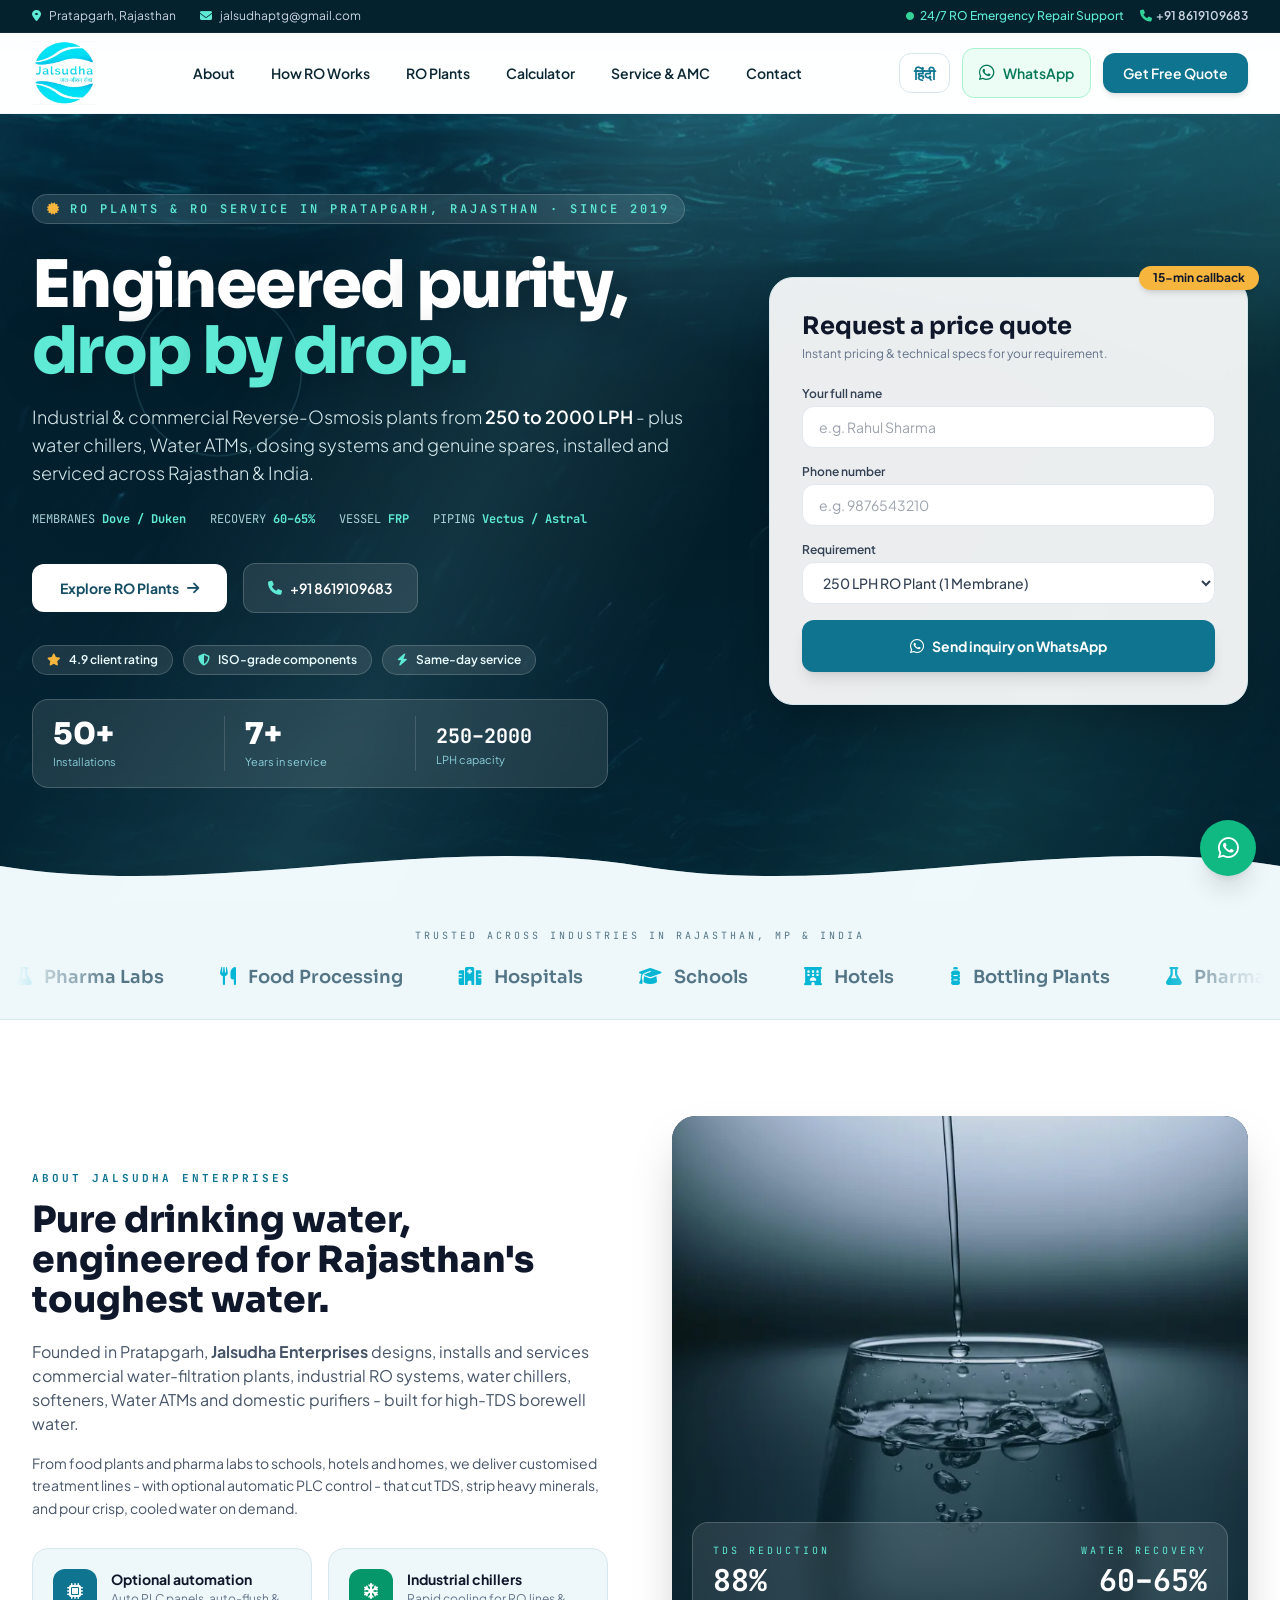
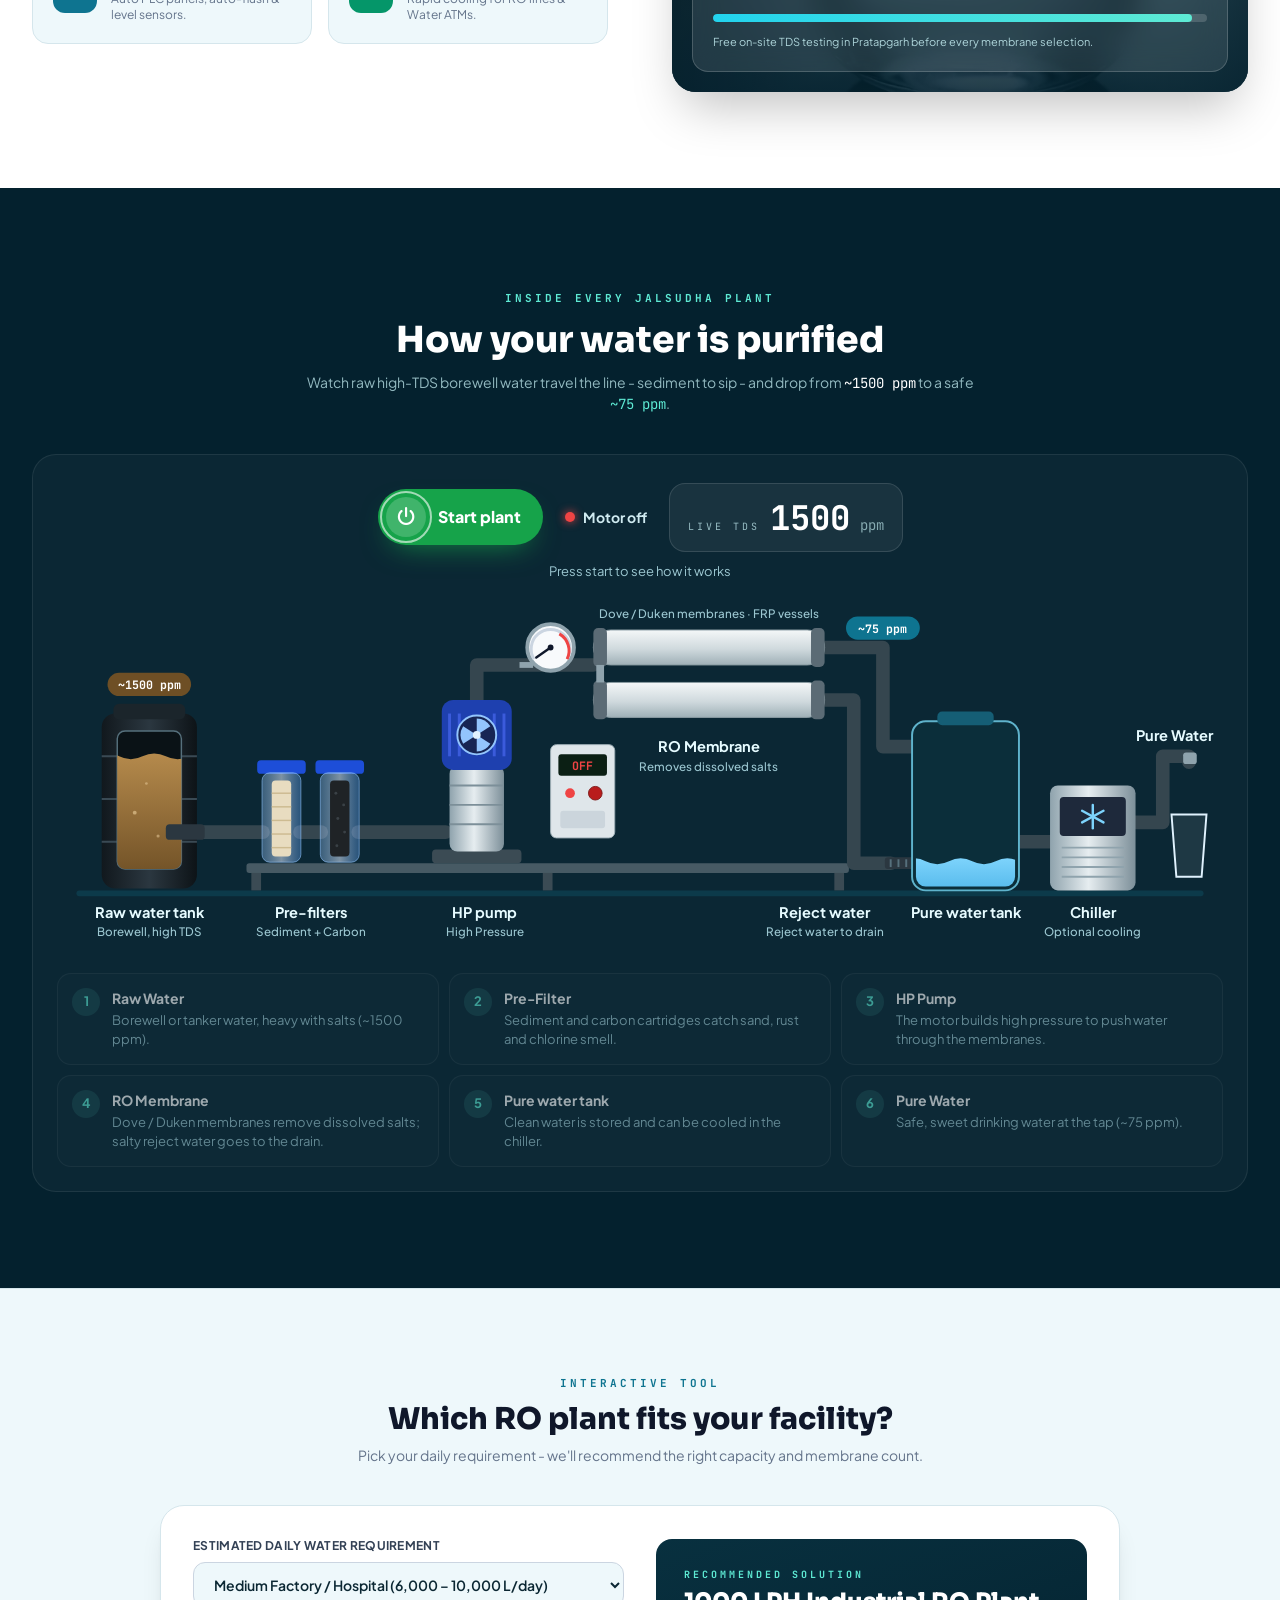
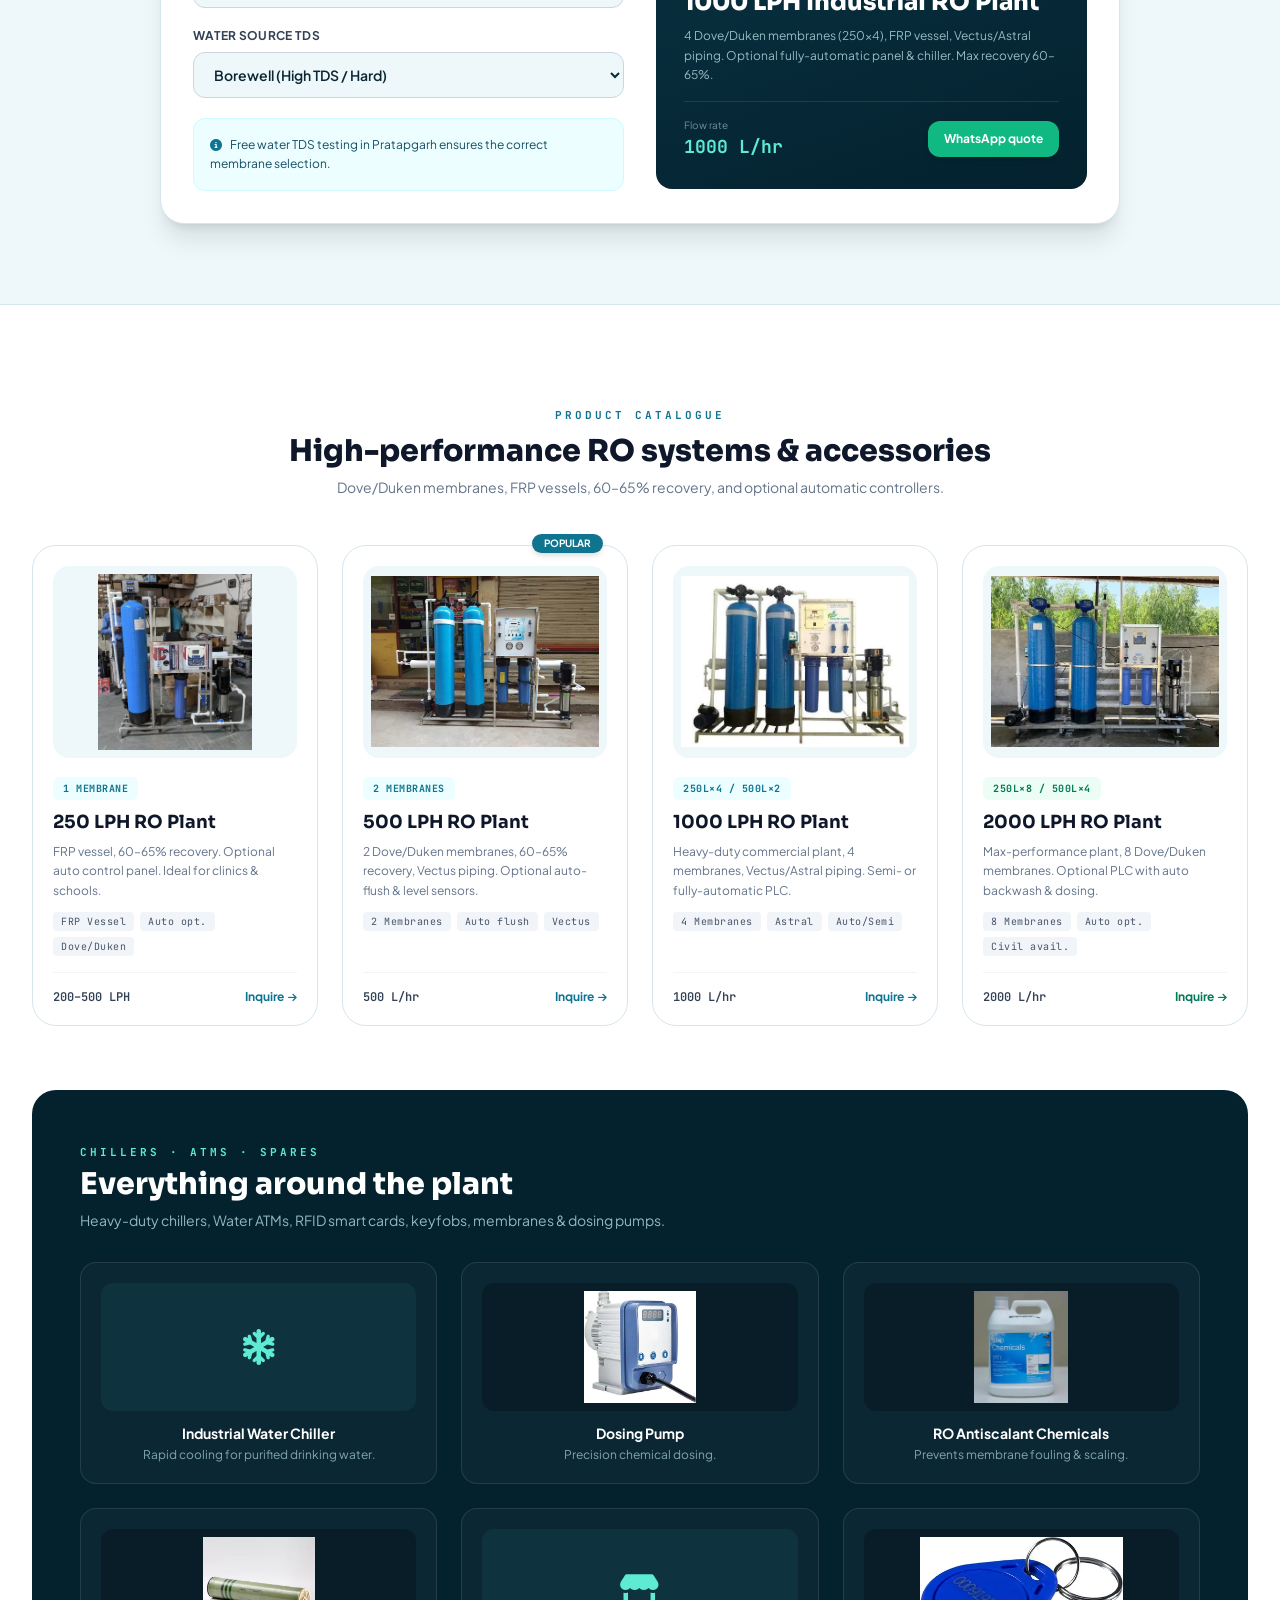
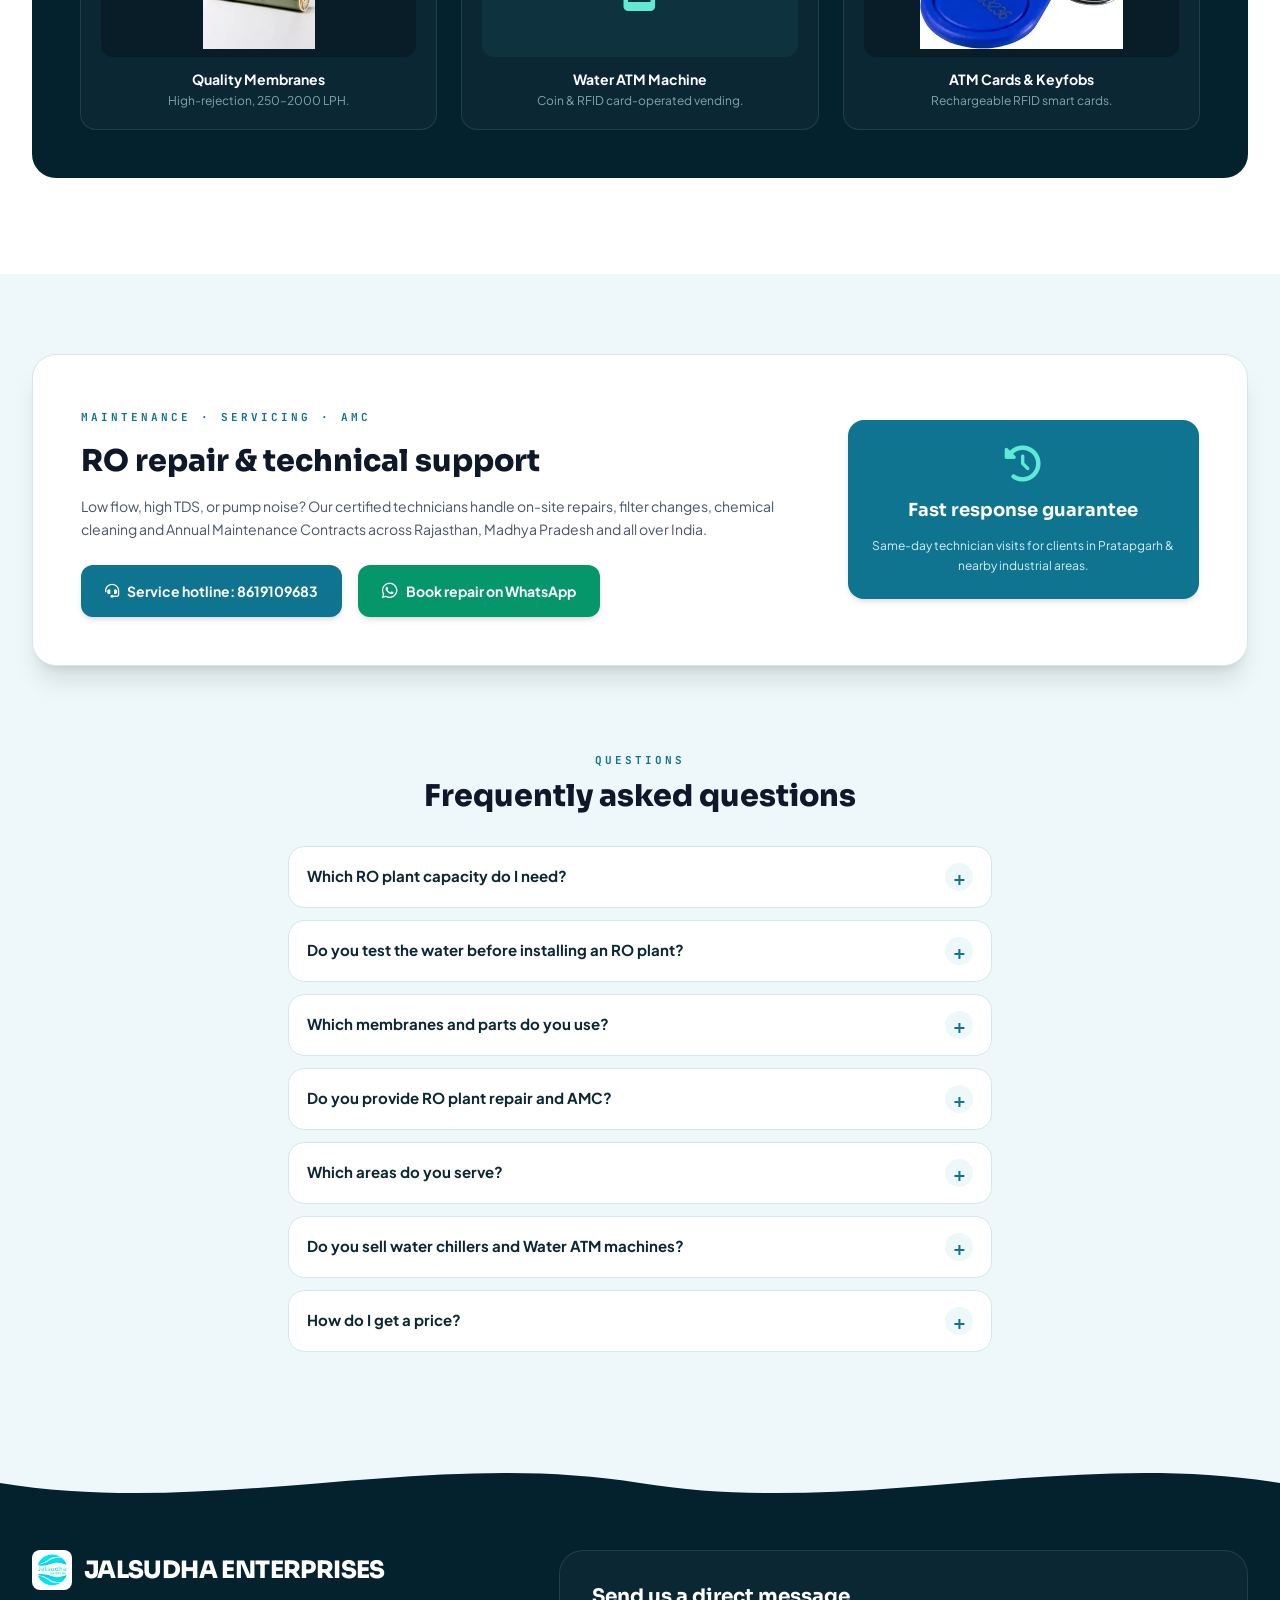
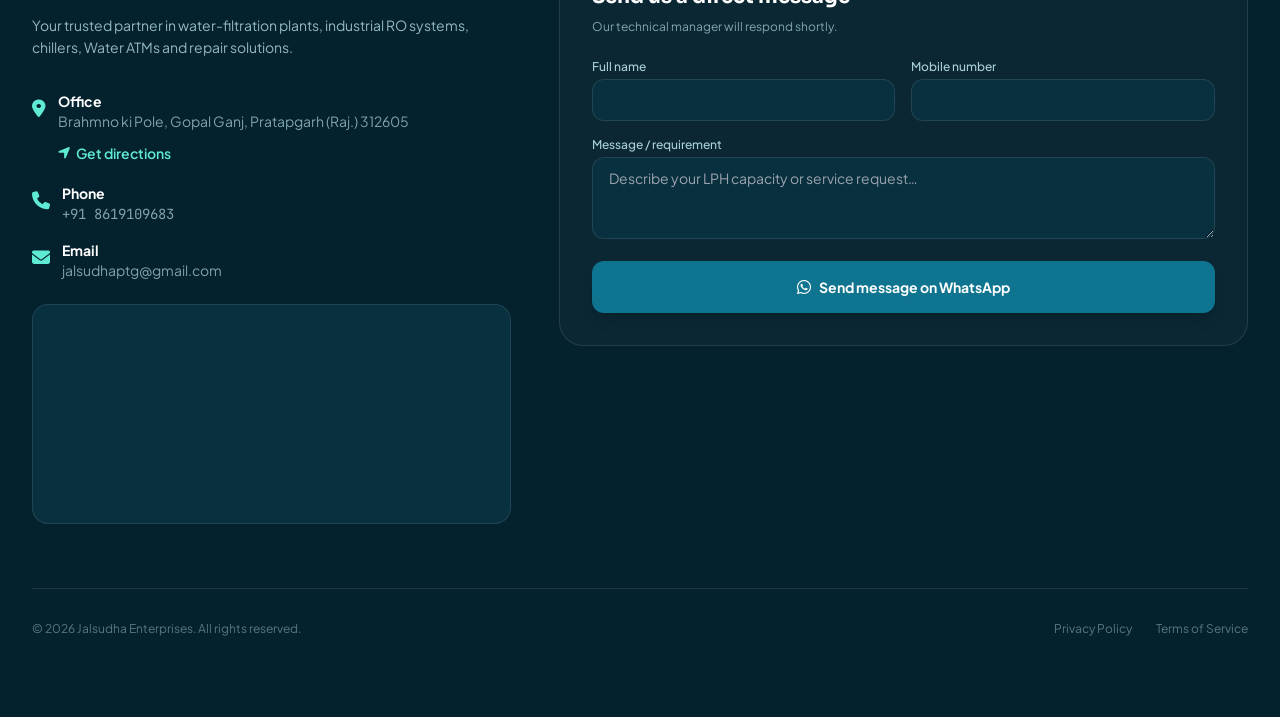
==== commit a229f3d4: "Interactive RO plant: start/stop motor, animated water flow, TDS drop, Hindi" ====
--- a/index.html
+++ b/index.html
@@ -230,6 +230,94 @@
         .cur-drop::after{ content:''; position:absolute; left:6px; top:5px; width:3px; height:3px; border-radius:50%; background:rgba(255,255,255,.85); }
         .cur-fx{ border-radius:50%; }
 
+        /* ---------- Interactive RO plant ---------- */
+        .plant{ background:rgba(255,255,255,.03); border:1px solid rgba(255,255,255,.08); border-radius:24px; padding:20px 12px 16px; }
+        @media (min-width:768px){ .plant{ padding:28px 24px 24px; } }
+        .plant-bar{ display:flex; flex-wrap:wrap; align-items:center; justify-content:center; gap:14px 22px; }
+        .plant-btn{ display:inline-flex; align-items:center; gap:12px; min-height:54px; padding:8px 22px 8px 8px; border-radius:999px;
+            background:#16a34a; color:#fff; font-weight:800; font-size:16px; border:0; cursor:pointer; transition:background .3s, transform .1s;
+            box-shadow:0 12px 30px -14px rgba(22,163,74,.9); }
+        .plant-btn:active{ transform:scale(.97); }
+        .plant-btn:focus-visible{ outline:3px solid var(--mint); outline-offset:3px; }
+        .plant-btn-ring{ position:relative; width:40px; height:40px; border-radius:50%; background:rgba(255,255,255,.18); display:flex; align-items:center; justify-content:center; font-size:18px; }
+        .plant-btn-ring::after{ content:''; position:absolute; inset:-6px; border-radius:50%; border:2px solid rgba(255,255,255,.6); animation:btnPulse 1.8s ease-out infinite; }
+        @keyframes btnPulse{ from{ transform:scale(.85); opacity:.9; } to{ transform:scale(1.35); opacity:0; } }
+        .running .plant-btn{ background:#dc2626; box-shadow:0 12px 30px -14px rgba(220,38,38,.9); }
+        .running .plant-btn-ring::after{ display:none; }
+        .plant-status{ display:flex; align-items:center; gap:8px; color:#cfeaf0; font-weight:700; font-size:14px; }
+        .plant-led{ width:10px; height:10px; border-radius:50%; background:#ef4444; box-shadow:0 0 10px #ef4444; transition:background .3s, box-shadow .3s; }
+        .running .plant-led{ background:#22c55e; box-shadow:0 0 12px #22c55e; }
+        .plant-tds{ display:flex; align-items:baseline; gap:10px; padding:8px 18px; border-radius:16px; background:rgba(255,255,255,.06); border:1px solid rgba(255,255,255,.12); }
+        .plant-tds #tds{ font-size:34px; font-weight:700; color:#fff; min-width:3ch; text-align:right; transition:color .5s; }
+        .plant-tds #tds.safe{ color:var(--mint); }
+        .plant-hint{ text-align:center; color:#9cc7d1; font-size:13px; margin-top:10px; }
+        .plant-scroll{ overflow-x:auto; margin:14px -12px 0; padding:0 12px; scrollbar-width:none; }
+        .plant-scroll::-webkit-scrollbar{ display:none; }
+        .plant-svg{ display:block; width:100%; min-width:900px; height:auto; }
+        @media (min-width:1024px){ .plant-svg{ min-width:0; } }
+
+        .plant-svg .lbl{ fill:#e6fbff; font:700 15px 'Plus Jakarta Sans', sans-serif; }
+        .plant-svg .sub{ fill:#9cc7d1; font:500 12px 'Plus Jakarta Sans', sans-serif; }
+        .plant-svg .tag-t{ fill:#fff; font:700 12px 'JetBrains Mono', monospace; }
+        .plant-svg .panel-t{ fill:#ef4444; font:700 12px 'JetBrains Mono', monospace; transition:fill .3s; }
+        .running .plant-svg .panel-t{ fill:#22c55e; }
+        html[lang="hi"] .plant-svg text{ font-family:'Mukta', sans-serif; }
+
+        /* pipes: empty until the plant runs, then fill stage by stage (--d) and keep flowing */
+        .pipe-body{ stroke:#35464f; stroke-width:14; }
+        .water{ stroke-width:8; stroke-dasharray:16 8; stroke-opacity:0; transition:stroke-opacity .5s ease 0s; }
+        .w-raw{ stroke:#b58a4c; } .w-mid{ stroke:#a9a47c; } .w-pure{ stroke:#38bdf8; } .w-reject{ stroke:#8a6a3a; }
+        .running .water{ stroke-opacity:1; transition-delay:var(--d); animation:pflow .8s linear infinite; }
+        .running .w-fast{ animation-duration:.4s; }
+        @keyframes pflow{ to{ stroke-dashoffset:-48; } }
+
+        .rotor{ transform-box:view-box; transform-origin:432px 240px; }
+        .running .rotor{ animation:rotorSpin .3s linear infinite; }
+        @keyframes rotorSpin{ to{ transform:rotate(360deg); } }
+        .needle{ transform-box:view-box; transform-origin:508px 150px; transform:rotate(-125deg); transition:transform 1s cubic-bezier(.3,1.5,.5,1) 0s; }
+        .running .needle{ transform:rotate(55deg); transition-delay:1.2s; }
+        .panel-led{ transition:fill .3s; }
+        .running .panel-led{ fill:#22c55e; }
+
+        .wave{ animation:waveMove 2.4s linear infinite; animation-play-state:paused; }
+        .running .wave{ animation-play-state:running; }
+        @keyframes waveMove{ to{ transform:translateX(-24px); } }
+        .raw-level{ transition:transform 6s linear; }
+        .running .raw-level{ transform:translateY(14px); }
+        .pure-level{ transform:translateY(70px); transition:transform 5s ease-in-out 0s; }
+        .running .pure-level{ transform:translateY(0); transition-delay:3s; }
+        .glass-level{ transform-box:fill-box; transform-origin:bottom; transform:scaleY(0); transition:transform 3s ease 0s; }
+        .running .glass-level{ transform:scaleY(.85); transition-delay:4s; }
+        .drop{ opacity:0; }
+        .running .drop{ animation:dropFall .9s ease-in infinite; animation-delay:3.8s; }
+        .running .dr2{ animation-delay:4.1s; } .running .dr3{ animation-delay:4.4s; }
+        @keyframes dropFall{ 0%{ opacity:1; transform:translateY(0); } 90%{ opacity:1; } 100%{ opacity:0; transform:translateY(48px); } }
+        .fill-glow, .membrane-glow{ transition:opacity .6s ease 0s; }
+        .running .fill-glow{ opacity:.22; transition-delay:var(--d); }
+        .running .membrane-glow{ opacity:1; transition-delay:var(--d); }
+        .salt circle{ fill:#d6a35c; opacity:0; }
+        .running .salt circle{ animation:saltOut 1.6s ease-in infinite; animation-delay:2s; }
+        .running .salt circle:nth-child(2){ animation-delay:2.4s; } .running .salt circle:nth-child(3){ animation-delay:2.8s; } .running .salt circle:nth-child(4){ animation-delay:3.2s; }
+        @keyframes saltOut{ 0%{ opacity:0; transform:translateX(0); } 20%{ opacity:1; } 100%{ opacity:0; transform:translateX(60px); } }
+        .grit{ animation:gritFloat 3s ease-in-out infinite; animation-play-state:paused; }
+        .running .grit{ animation-play-state:running; }
+        .g2{ animation-delay:-1s; } .g3{ animation-delay:-2s; }
+        @keyframes gritFloat{ 50%{ transform:translateY(-10px); } }
+        .snow{ transform-box:fill-box; transform-origin:center; }
+        .running .snow{ animation:rotorSpin 6s linear infinite; animation-delay:3s; }
+
+        /* steps light up as the water reaches them */
+        .plant-steps{ display:grid; gap:10px; margin-top:18px; }
+        @media (min-width:640px){ .plant-steps{ grid-template-columns:1fr 1fr; } }
+        @media (min-width:1024px){ .plant-steps{ grid-template-columns:repeat(3, 1fr); } }
+        .plant-steps li{ display:flex; gap:12px; align-items:flex-start; padding:14px; border-radius:14px; border:1px solid rgba(255,255,255,.08);
+            background:rgba(255,255,255,.02); opacity:.6; transition:opacity .4s, border-color .4s, background .4s; transition-delay:0s; }
+        .running .plant-steps li{ opacity:1; border-color:rgba(94,234,212,.45); background:rgba(94,234,212,.07); transition-delay:var(--d); }
+        .plant-steps b{ flex:none; width:28px; height:28px; border-radius:50%; display:flex; align-items:center; justify-content:center;
+            background:rgba(94,234,212,.15); color:var(--mint); font-size:13px; }
+        .plant-steps h3{ color:#fff; font-weight:700; font-size:14px; }
+        .plant-steps p{ color:#9cc7d1; font-size:13px; line-height:1.5; margin-top:2px; }
+
         /* ---------- FAQ accordion ---------- */
         .faq{ background:#fff; border:1px solid var(--line); border-radius:16px; transition:border-color .2s, box-shadow .2s; }
         .faq[open]{ border-color:var(--aqua); box-shadow:0 14px 30px -22px rgba(6,90,120,.45); }
@@ -562,49 +650,186 @@
                 <p class="text-cyan-100/70 text-sm mt-3">Watch raw high-TDS borewell water travel the line - sediment to sip - and drop from <span class="font-mono text-white">~1500&nbsp;ppm</span> to a safe <span class="font-mono" style="color:var(--mint)">~75&nbsp;ppm</span>.</p>
             </div>
 
-            <!-- live TDS readout -->
-            <div class="flex justify-center mt-9 reveal d1">
-                <div class="glass rounded-2xl px-7 py-4 flex items-center gap-5">
-                    <span class="eyebrow text-[10px] text-cyan-100/70">Live TDS</span>
-                    <span id="tds" class="font-mono text-4xl font-bold text-white" data-from="1500" data-to="75">1500</span>
-                    <span class="font-mono text-sm text-cyan-100/60">ppm</span>
-                </div>
-            </div>
-
-            <!-- pipeline (swipeable on mobile, full row on desktop) -->
-            <div class="mt-10 reveal d2 -mx-4 sm:mx-0">
-                <div class="pflow flex items-stretch gap-1 overflow-x-auto md:overflow-visible px-4 sm:px-0 pb-3 md:pb-0 snap-x snap-mandatory">
-                    <div class="stage snap-center shrink-0 w-[108px] md:w-auto md:flex-1 flex flex-col items-center text-center gap-3">
-                        <div class="stage-ic"><i class="fa-solid fa-droplet"></i></div>
-                        <div><div class="text-white font-semibold text-sm">Raw Water</div><div class="chip text-cyan-100/60 mt-0.5">~1500 ppm</div></div>
-                    </div>
-                    <div class="flex items-center pb-9 shrink-0 w-6 md:w-auto md:flex-1"><div class="pipe"></div></div>
-                    <div class="stage snap-center shrink-0 w-[108px] md:w-auto md:flex-1 flex flex-col items-center text-center gap-3">
-                        <div class="stage-ic"><i class="fa-solid fa-layer-group"></i></div>
-                        <div><div class="text-white font-semibold text-sm">Pre-Filter</div><div class="chip text-cyan-100/60 mt-0.5">Sediment + Carbon</div></div>
-                    </div>
-                    <div class="flex items-center pb-9 shrink-0 w-6 md:w-auto md:flex-1"><div class="pipe"></div></div>
-                    <div class="stage snap-center shrink-0 w-[108px] md:w-auto md:flex-1 flex flex-col items-center text-center gap-3">
-                        <div class="stage-ic"><i class="fa-solid fa-gauge-high"></i></div>
-                        <div><div class="text-white font-semibold text-sm">HP Pump</div><div class="chip text-cyan-100/60 mt-0.5">High Pressure</div></div>
-                    </div>
-                    <div class="flex items-center pb-9 shrink-0 w-6 md:w-auto md:flex-1"><div class="pipe"></div></div>
-                    <div class="stage snap-center shrink-0 w-[108px] md:w-auto md:flex-1 flex flex-col items-center text-center gap-3">
-                        <div class="stage-ic" style="border-color:var(--mint);color:var(--ink);background:var(--mint)"><i class="fa-solid fa-filter"></i></div>
-                        <div><div class="text-white font-semibold text-sm">RO Membrane</div><div class="chip text-cyan-100/60 mt-0.5">Dove / Duken</div></div>
-                    </div>
-                    <div class="flex items-center pb-9 shrink-0 w-6 md:w-auto md:flex-1"><div class="pipe"></div></div>
-                    <div class="stage snap-center shrink-0 w-[108px] md:w-auto md:flex-1 flex flex-col items-center text-center gap-3">
-                        <div class="stage-ic"><i class="fa-solid fa-snowflake"></i></div>
-                        <div><div class="text-white font-semibold text-sm">Chiller</div><div class="chip text-cyan-100/60 mt-0.5">Optional cooling</div></div>
-                    </div>
-                    <div class="flex items-center pb-9 shrink-0 w-6 md:w-auto md:flex-1"><div class="pipe"></div></div>
-                    <div class="stage snap-center shrink-0 w-[108px] md:w-auto md:flex-1 flex flex-col items-center text-center gap-3">
-                        <div class="stage-ic" style="border-color:rgba(94,234,212,.6);box-shadow:0 0 30px rgba(94,234,212,.5)"><i class="fa-solid fa-glass-water"></i></div>
-                        <div><div class="text-white font-semibold text-sm">Pure Water</div><div class="chip mt-0.5" style="color:var(--mint)">~75 ppm</div></div>
-                    </div>
+            <!-- ===== Interactive RO plant: press START to run the motor and watch the water flow ===== -->
+            <div id="plant" class="plant mt-10 reveal d1">
+                <div class="plant-bar">
+                    <button type="button" id="plantBtn" class="plant-btn" aria-pressed="false">
+                        <span class="plant-btn-ring"><i class="fa-solid fa-power-off"></i></span>
+                        <span class="plant-btn-text">Start plant</span>
+                    </button>
+                    <div class="plant-status"><span class="plant-led"></span><span id="plantState">Motor off</span></div>
+                    <div class="plant-tds">
+                        <span class="eyebrow text-[10px] text-cyan-100/70">Live TDS</span>
+                        <span id="tds" class="font-mono" data-from="1500" data-to="75">1500</span>
+                        <span class="font-mono text-sm text-cyan-100/60">ppm</span>
+                    </div>
+                </div>
+                <p id="plantHint" class="plant-hint">Press start to see how it works</p>
+
+                <div class="plant-scroll">
+                <svg class="plant-svg" viewBox="0 96 1200 370" role="img" aria-labelledby="plantTitle plantDesc">
+                    <title id="plantTitle">Jalsudha RO plant diagram</title>
+                    <desc id="plantDesc">Borewell water flows from the raw water tank through sediment and carbon pre-filters, a high-pressure pump and RO membranes in FRP vessels. Salty reject water goes to the drain, and pure water goes to the storage tank, the chiller and the tap.</desc>
+                    <defs>
+                        <linearGradient id="gSteel" x1="0" x2="1"><stop offset="0" stop-color="#8fa3ad"/><stop offset=".45" stop-color="#e6edf0"/><stop offset="1" stop-color="#7c8f99"/></linearGradient>
+                        <linearGradient id="gFrp" x1="0" y1="0" x2="0" y2="1"><stop offset="0" stop-color="#f4f7f8"/><stop offset=".55" stop-color="#cfd9dd"/><stop offset="1" stop-color="#9fb0b7"/></linearGradient>
+                        <linearGradient id="gHousing" x1="0" x2="1"><stop offset="0" stop-color="#93c5fd" stop-opacity=".35"/><stop offset=".5" stop-color="#dbeafe" stop-opacity=".55"/><stop offset="1" stop-color="#60a5fa" stop-opacity=".35"/></linearGradient>
+                        <linearGradient id="gTank" x1="0" x2="1"><stop offset="0" stop-color="#11181d"/><stop offset=".5" stop-color="#2b3740"/><stop offset="1" stop-color="#0d1317"/></linearGradient>
+                        <linearGradient id="gPure" x1="0" y1="0" x2="0" y2="1"><stop offset="0" stop-color="#7dd3fc"/><stop offset="1" stop-color="#0284c7"/></linearGradient>
+                        <linearGradient id="gMuddy" x1="0" y1="0" x2="0" y2="1"><stop offset="0" stop-color="#b58a4c"/><stop offset="1" stop-color="#6e4f25"/></linearGradient>
+                        <clipPath id="cRawWin"><rect x="62" y="236" width="66" height="142" rx="8"/></clipPath>
+                        <clipPath id="cPure"><rect x="884" y="238" width="102" height="158" rx="10"/></clipPath>
+                        <clipPath id="cGlass"><path d="M1147 322 L1183 322 L1178 386 L1152 386 Z"/></clipPath>
+                    </defs>
+
+                    <!-- floor + steel skid under the plant -->
+                    <rect x="20" y="400" width="1160" height="6" rx="3" fill="#0c3a4a"/>
+                    <rect x="195" y="372" width="620" height="10" rx="3" fill="#475a64"/>
+                    <rect x="200" y="382" width="10" height="18" fill="#3b4b54"/><rect x="800" y="382" width="10" height="18" fill="#3b4b54"/><rect x="500" y="382" width="10" height="18" fill="#3b4b54"/>
+
+                    <!-- ===== pipes: empty pipe underneath, water on top (flows when running) ===== -->
+                    <g class="pipes" fill="none" stroke-linecap="round" stroke-linejoin="round">
+                        <path class="pipe-body" d="M150 340 H212"/>
+                        <path class="pipe-body" d="M250 340 H272"/>
+                        <path class="pipe-body" d="M310 340 H400"/>
+                        <path class="pipe-body" d="M432 214 V168 H552"/>
+                        <path class="pipe-body" d="M790 150 H850 V252 H884"/>
+                        <path class="pipe-body" d="M790 204 H820 V372 H858"/>
+                        <path class="pipe-body" d="M986 350 H1022"/>
+                        <path class="pipe-body" d="M1110 330 H1138 V262 H1165 V268"/>
+
+                        <path class="water w-raw" style="--d:0s" d="M150 340 H212"/>
+                        <path class="water w-mid" style="--d:.5s" d="M250 340 H272"/>
+                        <path class="water w-mid" style="--d:.9s" d="M310 340 H400"/>
+                        <path class="water w-mid w-fast" style="--d:1.5s" d="M432 214 V168 H552"/>
+                        <path class="water w-pure" style="--d:2.2s" d="M790 150 H850 V252 H884"/>
+                        <path class="water w-reject" style="--d:2.2s" d="M790 204 H820 V372 H858"/>
+                        <path class="water w-pure" style="--d:3s" d="M986 350 H1022"/>
+                        <path class="water w-pure" style="--d:3.5s" d="M1110 330 H1138 V262 H1165 V268"/>
+                    </g>
+
+                    <!-- 1. raw water tank (borewell supply) with a cut-away window -->
+                    <g>
+                        <rect x="46" y="218" width="98" height="180" rx="14" fill="url(#gTank)"/>
+                        <rect x="58" y="208" width="74" height="16" rx="6" fill="#1b252b"/>
+                        <g stroke="#3a4a54" stroke-width="2"><path d="M46 262 H144"/><path d="M46 306 H144"/><path d="M46 350 H144"/></g>
+                        <rect x="62" y="236" width="66" height="142" rx="8" fill="#0a1216" stroke="#56707c" stroke-width="1.5"/>
+                        <g clip-path="url(#cRawWin)">
+                            <g class="raw-level"><path class="wave" d="M40 262 q12 -6 24 0 t24 0 t24 0 t24 0 t24 0 V390 H40 Z" fill="url(#gMuddy)"/>
+                            <circle class="grit" cx="80" cy="320" r="2" fill="#e0c28f" opacity=".7"/><circle class="grit g2" cx="104" cy="344" r="1.6" fill="#e0c28f" opacity=".6"/><circle class="grit g3" cx="92" cy="290" r="1.4" fill="#e0c28f" opacity=".6"/></g>
+                        </g>
+                        <rect x="112" y="332" width="40" height="16" rx="4" fill="#2b3740"/>
+                        <g class="ppm-tag"><rect x="52" y="176" width="86" height="24" rx="12" fill="#6e4f25"/><text x="95" y="193" text-anchor="middle" class="tag-t">~1500 ppm</text></g>
+                    </g>
+
+                    <!-- 2. pre-filter housings: sediment + carbon cartridges -->
+                    <g>
+                        <rect x="206" y="266" width="50" height="14" rx="4" fill="#1d4ed8"/><rect x="266" y="266" width="50" height="14" rx="4" fill="#1d4ed8"/>
+                        <rect x="211" y="279" width="40" height="92" rx="8" fill="url(#gHousing)" stroke="#93c5fd" stroke-opacity=".6"/>
+                        <rect x="271" y="279" width="40" height="92" rx="8" fill="url(#gHousing)" stroke="#93c5fd" stroke-opacity=".6"/>
+                        <rect x="221" y="287" width="20" height="78" rx="4" fill="#e8dcc0"/>
+                        <g stroke="#cdbb91" stroke-width="1.5"><path d="M221 300 H241"/><path d="M221 314 H241"/><path d="M221 328 H241"/><path d="M221 342 H241"/><path d="M221 356 H241"/></g>
+                        <rect x="281" y="287" width="20" height="78" rx="4" fill="#1f2326"/>
+                        <g fill="#3a4146"><circle cx="287" cy="300" r="1.5"/><circle cx="295" cy="312" r="1.5"/><circle cx="289" cy="326" r="1.5"/><circle cx="296" cy="340" r="1.5"/><circle cx="288" cy="354" r="1.5"/></g>
+                        <rect class="fill-glow" x="211" y="279" width="100" height="92" rx="8" fill="#b58a4c" opacity="0" style="--d:.5s"/>
+                    </g>
+
+                    <!-- 3. high-pressure pump (vertical multistage) + motor with spinning fan + pressure gauge -->
+                    <g>
+                        <rect x="386" y="358" width="92" height="14" rx="4" fill="#3b4b54"/>
+                        <rect x="404" y="272" width="56" height="88" rx="8" fill="url(#gSteel)"/>
+                        <g stroke="#7c8f99" stroke-width="2"><path d="M404 292 H460"/><path d="M404 312 H460"/><path d="M404 332 H460"/></g>
+                        <rect x="396" y="204" width="72" height="72" rx="12" fill="#1e40af"/>
+                        <g stroke="#3b5bdb" stroke-width="3"><path d="M404 218 V262"/><path d="M414 218 V262"/><path d="M450 218 V262"/><path d="M460 218 V262"/></g>
+                        <circle cx="432" cy="240" r="20" fill="#172554" stroke="#93c5fd" stroke-width="2"/>
+                        <g class="rotor"><path d="M432 240 L432 223 A17 17 0 0 1 446 231 Z" fill="#93c5fd"/><path d="M432 240 L446 249 A17 17 0 0 1 432 257 Z" fill="#93c5fd" transform="rotate(0)"/><path d="M432 240 L418 249 A17 17 0 0 1 418 231 Z" fill="#93c5fd"/></g>
+                        <circle cx="432" cy="240" r="4" fill="#e0f2fe"/>
+                        <!-- gauge on the high-pressure line -->
+                        <path d="M476 168 H490" stroke="#8fa3ad" stroke-width="6"/>
+                        <circle cx="508" cy="150" r="24" fill="#f8fafc" stroke="#8fa3ad" stroke-width="4"/>
+                        <path d="M491 162 A20 20 0 1 1 525 162" fill="none" stroke="#cbd5e1" stroke-width="3"/>
+                        <path d="M517 136 A20 20 0 0 1 525 162" fill="none" stroke="#ef4444" stroke-width="3"/>
+                        <g class="needle"><path d="M508 150 L508 132" stroke="#0f172a" stroke-width="2.5" stroke-linecap="round"/></g>
+                        <circle cx="508" cy="150" r="3" fill="#0f172a"/>
+                    </g>
+
+                    <!-- control panel -->
+                    <g>
+                        <rect x="508" y="250" width="66" height="96" rx="6" fill="#dfe6ea" stroke="#9fb0b7"/>
+                        <rect x="516" y="260" width="50" height="22" rx="3" fill="#0b1f14"/>
+                        <text x="541" y="276" text-anchor="middle" class="panel-t" id="panelText">OFF</text>
+                        <circle class="panel-led" cx="528" cy="300" r="5" fill="#ef4444"/>
+                        <circle cx="554" cy="300" r="7" fill="#b91c1c" stroke="#7f1d1d"/>
+                        <rect x="518" y="318" width="46" height="18" rx="3" fill="#cbd5dc"/>
+                    </g>
+
+                    <!-- 4. RO membranes in FRP pressure vessels -->
+                    <g>
+                        <rect x="552" y="132" width="238" height="36" rx="18" fill="url(#gFrp)" stroke="#8a9ba3"/>
+                        <rect x="552" y="186" width="238" height="36" rx="18" fill="url(#gFrp)" stroke="#8a9ba3"/>
+                        <g fill="#5b6b75"><rect x="552" y="130" width="14" height="40" rx="5"/><rect x="776" y="130" width="14" height="40" rx="5"/><rect x="552" y="184" width="14" height="40" rx="5"/><rect x="776" y="184" width="14" height="40" rx="5"/></g>
+                        <path d="M559 168 V186" stroke="#8fa3ad" stroke-width="8"/>
+                        <g class="membrane-glow" opacity="0" style="--d:1.9s"><rect x="570" y="140" width="200" height="20" rx="10" fill="#38bdf8" opacity=".35"/><rect x="570" y="194" width="200" height="20" rx="10" fill="#38bdf8" opacity=".35"/></g>
+                        <g class="salt"><circle cx="600" cy="150" r="2.2"/><circle cx="640" cy="204" r="2.2"/><circle cx="690" cy="150" r="2.2"/><circle cx="730" cy="204" r="2.2"/></g>
+                        <text x="671" y="120" text-anchor="middle" class="sub">Dove / Duken membranes · FRP vessels</text>
+                        <g class="ppm-tag"><rect x="812" y="118" width="76" height="24" rx="12" fill="#0e7490"/><text x="850" y="135" text-anchor="middle" class="tag-t">~75 ppm</text></g>
+                    </g>
+
+                    <!-- reject line to drain -->
+                    <g>
+                        <rect x="852" y="366" width="34" height="12" rx="3" fill="#2b3740"/>
+                        <g stroke="#56707c" stroke-width="2"><path d="M858 368 V376"/><path d="M866 368 V376"/><path d="M874 368 V376"/><path d="M882 368 V376"/></g>
+                        <text x="790" y="428" text-anchor="middle" class="lbl">Reject water</text><text x="790" y="447" text-anchor="middle" class="sub">Reject water to drain</text>
+                    </g>
+
+                    <!-- 5. pure water storage tank -->
+                    <g>
+                        <rect x="880" y="226" width="110" height="174" rx="14" fill="#0b2e3a" stroke="#5fb3cc" stroke-width="2"/>
+                        <g clip-path="url(#cPure)"><g class="pure-level"><path class="wave" d="M870 300 q12 -6 24 0 t24 0 t24 0 t24 0 t24 0 t24 0 V400 H870 Z" fill="url(#gPure)"/></g></g>
+                        <rect x="906" y="216" width="58" height="14" rx="5" fill="#155e75"/>
+                    </g>
+
+                    <!-- chiller -->
+                    <g>
+                        <rect x="1022" y="292" width="88" height="108" rx="8" fill="url(#gSteel)"/>
+                        <rect x="1032" y="304" width="68" height="40" rx="4" fill="#1e293b"/>
+                        <g stroke="#7dd3fc" stroke-width="2.5" stroke-linecap="round" class="snow"><path d="M1066 312 V336"/><path d="M1055 318 L1077 330"/><path d="M1077 318 L1055 330"/></g>
+                        <g stroke="#8fa3ad" stroke-width="2"><path d="M1034 356 H1098"/><path d="M1034 366 H1098"/><path d="M1034 376 H1098"/><path d="M1034 386 H1098"/></g>
+                    </g>
+
+                    <!-- 6. tap + glass filling with drops -->
+                    <g>
+                        <rect x="1159" y="258" width="14" height="12" rx="3" fill="#8fa3ad"/>
+                        <circle class="drop" cx="1165" cy="276" r="3" fill="#7dd3fc"/>
+                        <circle class="drop dr2" cx="1165" cy="276" r="3" fill="#7dd3fc"/>
+                        <circle class="drop dr3" cx="1165" cy="276" r="3" fill="#7dd3fc"/>
+                        <g clip-path="url(#cGlass)"><rect class="glass-level" x="1140" y="322" width="50" height="64" fill="#38bdf8" opacity=".8"/></g>
+                        <path d="M1147 322 L1183 322 L1178 386 L1152 386 Z" fill="rgba(255,255,255,.08)" stroke="#e0f2fe" stroke-width="2"/>
+                    </g>
+
+                    <!-- labels -->
+                    <g class="labels">
+                        <text x="95" y="428" text-anchor="middle" class="lbl">Raw water tank</text><text x="95" y="447" text-anchor="middle" class="sub">Borewell, high TDS</text>
+                        <text x="261" y="428" text-anchor="middle" class="lbl">Pre-filters</text><text x="261" y="447" text-anchor="middle" class="sub">Sediment + Carbon</text>
+                        <text x="440" y="428" text-anchor="middle" class="lbl">HP pump</text><text x="440" y="447" text-anchor="middle" class="sub">High Pressure</text>
+                        <text x="671" y="258" text-anchor="middle" class="lbl">RO Membrane</text><text x="671" y="277" text-anchor="middle" class="sub">Removes dissolved salts</text>
+                        <text x="935" y="428" text-anchor="middle" class="lbl">Pure water tank</text>
+                        <text x="1066" y="428" text-anchor="middle" class="lbl">Chiller</text><text x="1066" y="447" text-anchor="middle" class="sub">Optional cooling</text>
+                        <text x="1150" y="246" text-anchor="middle" class="lbl">Pure Water</text>
+                    </g>
+                </svg>
                 </div>
                 <p class="md:hidden text-center chip text-cyan-100/50 mt-2"><i class="fa-solid fa-arrows-left-right mr-1.5"></i>swipe to follow the flow</p>
+
+                <!-- step list; each step lights up as the water reaches it -->
+                <ol class="plant-steps">
+                    <li style="--d:0s"><b>1</b><div><h3>Raw Water</h3><p>Borewell or tanker water, heavy with salts (~1500 ppm).</p></div></li>
+                    <li style="--d:.5s"><b>2</b><div><h3>Pre-Filter</h3><p>Sediment and carbon cartridges catch sand, rust and chlorine smell.</p></div></li>
+                    <li style="--d:1.2s"><b>3</b><div><h3>HP Pump</h3><p>The motor builds high pressure to push water through the membranes.</p></div></li>
+                    <li style="--d:1.9s"><b>4</b><div><h3>RO Membrane</h3><p>Dove / Duken membranes remove dissolved salts; salty reject water goes to the drain.</p></div></li>
+                    <li style="--d:2.6s"><b>5</b><div><h3>Pure water tank</h3><p>Clean water is stored and can be cooled in the chiller.</p></div></li>
+                    <li style="--d:3.4s"><b>6</b><div><h3>Pure Water</h3><p>Safe, sweet drinking water at the tap (~75 ppm).</p></div></li>
+                </ol>
             </div>
         </div>
     </section>
@@ -970,9 +1195,44 @@
         const gio=new IntersectionObserver((es)=>{ es.forEach(en=>{ if(!en.isIntersecting) return; en.target.querySelectorAll('.gauge-bar').forEach(b=>b.style.width='97%'); gio.unobserve(en.target);} ); },{threshold:.4});
         document.querySelectorAll('[data-gauge]').forEach(el=>gio.observe(el));
 
-        // live TDS drop
-        const tds=document.getElementById('tds');
-        if(tds){ const tio=new IntersectionObserver((es)=>{ es.forEach(en=>{ if(!en.isIntersecting) return; const from=+tds.dataset.from,to=+tds.dataset.to; const start=performance.now(),dur=2200; (function anim(now){ let p=Math.min(1,(now-start)/dur); p=1-Math.pow(1-p,3); const v=Math.round(from+(to-from)*p); tds.textContent=v; if(p<1) requestAnimationFrame(anim); else tds.style.color='var(--mint)'; })(start); tio.unobserve(en.target);} ); },{threshold:.5}); tio.observe(tds); }
+        // ===== Interactive RO plant: START runs the motor, water flows stage by stage, TDS drops =====
+        (function(){
+            const plant=document.getElementById('plant'); if(!plant) return;
+            const btn=document.getElementById('plantBtn'), btnText=btn.querySelector('.plant-btn-text'), state=document.getElementById('plantState'),
+                  panel=document.getElementById('panelText'), hint=document.getElementById('plantHint'), tds=document.getElementById('tds');
+            const from=+tds.dataset.from, to=+tds.dataset.to; let timer=0, raf=0;
+            const refresh=()=>{ if(window.i18nRefresh) i18nRefresh(); };
+            function set(running){
+                plant.classList.toggle('running', running);
+                btn.setAttribute('aria-pressed', running);
+                btnText.textContent = running ? 'Stop plant' : 'Start plant';
+                state.textContent = running ? 'Running' : 'Motor off';
+                panel.textContent = running ? 'ON' : 'OFF';
+                hint.hidden = running;
+                clearTimeout(timer); cancelAnimationFrame(raf);
+                if(running){
+                    // TDS falls once the water reaches the membranes
+                    tds.classList.remove('safe'); tds.textContent=from;
+                    timer=setTimeout(()=>{ const s=performance.now(), dur=1600;
+                        (function tick(now){ let p=Math.min(1,(now-s)/dur); p=1-Math.pow(1-p,3);
+                            tds.textContent=Math.round(from+(to-from)*p); if(p<1) raf=requestAnimationFrame(tick); else tds.classList.add('safe'); })(s);
+                    }, 2200);
+                }
+                refresh();
+            }
+            // on phones the drawing is wider than the screen: glide it along with the water
+            const scroller=plant.querySelector('.plant-scroll'); let glide=0;
+            function follow(){
+                cancelAnimationFrame(glide);
+                const max=scroller.scrollWidth-scroller.clientWidth;
+                if(max<=0 || matchMedia('(prefers-reduced-motion: reduce)').matches) return;
+                scroller.scrollLeft=0;
+                const s=performance.now(), dur=4200;
+                (function step(now){ const p=Math.min(1,(now-s)/dur); scroller.scrollLeft=max*(p<.5?2*p*p:1-Math.pow(-2*p+2,2)/2); if(p<1) glide=requestAnimationFrame(step); })(s);
+            }
+            scroller.addEventListener('touchstart', ()=>cancelAnimationFrame(glide), {passive:true});
+            btn.addEventListener('click', ()=>{ const on=!plant.classList.contains('running'); set(on); if(on) follow(); else cancelAnimationFrame(glide); });
+        })();
 
         // scroll bar + header
         const bar=document.getElementById('bar'), hdr=document.getElementById('hdr');
@@ -1246,6 +1506,28 @@
             "Optional cooling": "कूलिंग (वैकल्पिक)",
             "Pure Water": "शुद्ध पानी",
             "swipe to follow the flow": "आगे देखने के लिए स्वाइप करें",
+            "Start plant": "प्लांट चालू करें",
+            "Stop plant": "प्लांट बंद करें",
+            "Motor off": "मोटर बंद",
+            "Running": "चल रहा है",
+            "Press start to see how it works": "देखें कैसे काम करता है, चालू करें दबाएँ",
+            "Jalsudha RO plant diagram": "जलसुधा आरओ प्लांट का चित्र",
+            "Borewell water flows from the raw water tank through sediment and carbon pre-filters, a high-pressure pump and RO membranes in FRP vessels. Salty reject water goes to the drain, and pure water goes to the storage tank, the chiller and the tap.": "बोरवेल का पानी कच्चे पानी की टंकी से सेडिमेंट और कार्बन प्री-फ़िल्टर, हाई-प्रेशर पंप और FRP वेसल में लगी आरओ मेम्ब्रेन से गुज़रता है। खारा रिजेक्ट पानी नाली में जाता है और शुद्ध पानी स्टोरेज टंकी, चिलर और नल तक पहुँचता है।",
+            "Raw water tank": "कच्चे पानी की टंकी",
+            "Borewell, high TDS": "बोरवेल, ज़्यादा TDS",
+            "Pre-filters": "प्री-फ़िल्टर",
+            "Dove / Duken membranes · FRP vessels": "Dove / Duken मेम्ब्रेन · FRP वेसल",
+            "Removes dissolved salts": "घुले हुए नमक हटाती है",
+            "Reject water to drain": "रिजेक्ट पानी नाली में",
+            "Reject water": "रिजेक्ट पानी",
+            "HP pump": "HP पंप",
+            "Pure water tank": "शुद्ध पानी की टंकी",
+            "Borewell or tanker water, heavy with salts (~1500 ppm).": "बोरवेल या टैंकर का पानी, जिसमें नमक ज़्यादा है (~1500 ppm)।",
+            "Sediment and carbon cartridges catch sand, rust and chlorine smell.": "सेडिमेंट और कार्बन कार्ट्रिज रेत, जंग और क्लोरीन की गंध रोकते हैं।",
+            "The motor builds high pressure to push water through the membranes.": "मोटर तेज़ प्रेशर बनाती है ताकि पानी मेम्ब्रेन से गुज़र सके।",
+            "Dove / Duken membranes remove dissolved salts; salty reject water goes to the drain.": "Dove / Duken मेम्ब्रेन घुले हुए नमक हटाती हैं; खारा रिजेक्ट पानी नाली में जाता है।",
+            "Clean water is stored and can be cooled in the chiller.": "साफ़ पानी टंकी में जमा होता है और चिलर में ठंडा किया जा सकता है।",
+            "Safe, sweet drinking water at the tap (~75 ppm).": "नल पर सुरक्षित, मीठा पीने का पानी (~75 ppm)।",
             "Interactive tool": "इंटरैक्टिव टूल",
             "Which RO plant fits your facility?": "आपके लिए कौन-सा आरओ प्लांट सही है?",
             "Pick your daily requirement - we'll recommend the right capacity and membrane count.": "रोज़ की पानी की ज़रूरत चुनें, हम सही क्षमता और मेम्ब्रेन की संख्या बताएँगे।",
--- a/tw.css
+++ b/tw.css
@@ -1 +1 @@
-*,:after,:before{--tw-border-spacing-x:0;--tw-border-spacing-y:0;--tw-translate-x:0;--tw-translate-y:0;--tw-rotate:0;--tw-skew-x:0;--tw-skew-y:0;--tw-scale-x:1;--tw-scale-y:1;--tw-pan-x: ;--tw-pan-y: ;--tw-pinch-zoom: ;--tw-scroll-snap-strictness:proximity;--tw-gradient-from-position: ;--tw-gradient-via-position: ;--tw-gradient-to-position: ;--tw-ordinal: ;--tw-slashed-zero: ;--tw-numeric-figure: ;--tw-numeric-spacing: ;--tw-numeric-fraction: ;--tw-ring-inset: ;--tw-ring-offset-width:0px;--tw-ring-offset-color:#fff;--tw-ring-color:rgba(59,130,246,.5);--tw-ring-offset-shadow:0 0 #0000;--tw-ring-shadow:0 0 #0000;--tw-shadow:0 0 #0000;--tw-shadow-colored:0 0 #0000;--tw-blur: ;--tw-brightness: ;--tw-contrast: ;--tw-grayscale: ;--tw-hue-rotate: ;--tw-invert: ;--tw-saturate: ;--tw-sepia: ;--tw-drop-shadow: ;--tw-backdrop-blur: ;--tw-backdrop-brightness: ;--tw-backdrop-contrast: ;--tw-backdrop-grayscale: ;--tw-backdrop-hue-rotate: ;--tw-backdrop-invert: ;--tw-backdrop-opacity: ;--tw-backdrop-saturate: ;--tw-backdrop-sepia: ;--tw-contain-size: ;--tw-contain-layout: ;--tw-contain-paint: ;--tw-contain-style: }::backdrop{--tw-border-spacing-x:0;--tw-border-spacing-y:0;--tw-translate-x:0;--tw-translate-y:0;--tw-rotate:0;--tw-skew-x:0;--tw-skew-y:0;--tw-scale-x:1;--tw-scale-y:1;--tw-pan-x: ;--tw-pan-y: ;--tw-pinch-zoom: ;--tw-scroll-snap-strictness:proximity;--tw-gradient-from-position: ;--tw-gradient-via-position: ;--tw-gradient-to-position: ;--tw-ordinal: ;--tw-slashed-zero: ;--tw-numeric-figure: ;--tw-numeric-spacing: ;--tw-numeric-fraction: ;--tw-ring-inset: ;--tw-ring-offset-width:0px;--tw-ring-offset-color:#fff;--tw-ring-color:rgba(59,130,246,.5);--tw-ring-offset-shadow:0 0 #0000;--tw-ring-shadow:0 0 #0000;--tw-shadow:0 0 #0000;--tw-shadow-colored:0 0 #0000;--tw-blur: ;--tw-brightness: ;--tw-contrast: ;--tw-grayscale: ;--tw-hue-rotate: ;--tw-invert: ;--tw-saturate: ;--tw-sepia: ;--tw-drop-shadow: ;--tw-backdrop-blur: ;--tw-backdrop-brightness: ;--tw-backdrop-contrast: ;--tw-backdrop-grayscale: ;--tw-backdrop-hue-rotate: ;--tw-backdrop-invert: ;--tw-backdrop-opacity: ;--tw-backdrop-saturate: ;--tw-backdrop-sepia: ;--tw-contain-size: ;--tw-contain-layout: ;--tw-contain-paint: ;--tw-contain-style: }/*! tailwindcss v3.4.17 | MIT License | https://tailwindcss.com*/*,:after,:before{border:0 solid #e5e7eb;box-sizing:border-box}:after,:before{--tw-content:""}:host,html{line-height:1.5;-webkit-text-size-adjust:100%;font-family:Plus Jakarta Sans,sans-serif;font-feature-settings:normal;font-variation-settings:normal;-moz-tab-size:4;-o-tab-size:4;tab-size:4;-webkit-tap-highlight-color:transparent}body{line-height:inherit;margin:0}hr{border-top-width:1px;color:inherit;height:0}abbr:where([title]){-webkit-text-decoration:underline dotted;text-decoration:underline dotted}h1,h2,h3,h4,h5,h6{font-size:inherit;font-weight:inherit}a{color:inherit;text-decoration:inherit}b,strong{font-weight:bolder}code,kbd,pre,samp{font-family:JetBrains Mono,monospace;font-feature-settings:normal;font-size:1em;font-variation-settings:normal}small{font-size:80%}sub,sup{font-size:75%;line-height:0;position:relative;vertical-align:baseline}sub{bottom:-.25em}sup{top:-.5em}table{border-collapse:collapse;border-color:inherit;text-indent:0}button,input,optgroup,select,textarea{color:inherit;font-family:inherit;font-feature-settings:inherit;font-size:100%;font-variation-settings:inherit;font-weight:inherit;letter-spacing:inherit;line-height:inherit;margin:0;padding:0}button,select{text-transform:none}button,input:where([type=button]),input:where([type=reset]),input:where([type=submit]){-webkit-appearance:button;background-color:transparent;background-image:none}:-moz-focusring{outline:auto}:-moz-ui-invalid{box-shadow:none}progress{vertical-align:baseline}::-webkit-inner-spin-button,::-webkit-outer-spin-button{height:auto}[type=search]{-webkit-appearance:textfield;outline-offset:-2px}::-webkit-search-decoration{-webkit-appearance:none}::-webkit-file-upload-button{-webkit-appearance:button;font:inherit}summary{display:list-item}blockquote,dd,dl,figure,h1,h2,h3,h4,h5,h6,hr,p,pre{margin:0}fieldset{margin:0}fieldset,legend{padding:0}menu,ol,ul{list-style:none;margin:0;padding:0}dialog{padding:0}textarea{resize:vertical}input::-moz-placeholder,textarea::-moz-placeholder{color:#9ca3af;opacity:1}input::placeholder,textarea::placeholder{color:#9ca3af;opacity:1}[role=button],button{cursor:pointer}:disabled{cursor:default}audio,canvas,embed,iframe,img,object,svg,video{display:block;vertical-align:middle}img,video{height:auto;max-width:100%}[hidden]:where(:not([hidden=until-found])){display:none}.visible{visibility:visible}.fixed{position:fixed}.absolute{position:absolute}.relative{position:relative}.sticky{position:sticky}.inset-0{inset:0}.-right-3{right:-.75rem}.-top-3{top:-.75rem}.bottom-5{bottom:1.25rem}.bottom-6{bottom:1.5rem}.bottom-\[-1px\]{bottom:-1px}.left-0{left:0}.left-5{left:1.25rem}.right-5{right:1.25rem}.right-6{right:1.5rem}.top-0{top:0}.z-10{z-index:10}.z-50{z-index:50}.-mx-4{margin-left:-1rem;margin-right:-1rem}.mx-auto{margin-left:auto;margin-right:auto}.mb-1{margin-bottom:.25rem}.mb-10{margin-bottom:2.5rem}.mb-12{margin-bottom:3rem}.mb-2{margin-bottom:.5rem}.mb-3{margin-bottom:.75rem}.mb-4{margin-bottom:1rem}.mb-5{margin-bottom:1.25rem}.mb-6{margin-bottom:1.5rem}.mb-7{margin-bottom:1.75rem}.mb-8{margin-bottom:2rem}.mr-1\.5{margin-right:.375rem}.mr-2{margin-right:.5rem}.mt-0\.5{margin-top:.125rem}.mt-1{margin-top:.25rem}.mt-1\.5{margin-top:.375rem}.mt-10{margin-top:2.5rem}.mt-16{margin-top:4rem}.mt-2{margin-top:.5rem}.mt-3{margin-top:.75rem}.mt-4{margin-top:1rem}.mt-5{margin-top:1.25rem}.mt-6{margin-top:1.5rem}.mt-7{margin-top:1.75rem}.mt-8{margin-top:2rem}.mt-9{margin-top:2.25rem}.block{display:block}.inline-block{display:inline-block}.flex{display:flex}.inline-flex{display:inline-flex}.table{display:table}.grid{display:grid}.hidden{display:none}.aspect-\[4\/5\]{aspect-ratio:4/5}.h-10{height:2.5rem}.h-11{height:2.75rem}.h-14{height:3.5rem}.h-2{height:.5rem}.h-20{height:5rem}.h-32{height:8rem}.h-48{height:12rem}.h-full{height:100%}.w-11{width:2.75rem}.w-14{width:3.5rem}.w-6{width:1.5rem}.w-\[108px\]{width:108px}.w-auto{width:auto}.w-fit{width:-moz-fit-content;width:fit-content}.w-full{width:100%}.max-w-2xl{max-width:42rem}.max-w-3xl{max-width:48rem}.max-w-5xl{max-width:64rem}.max-w-7xl{max-width:80rem}.max-w-xl{max-width:36rem}.flex-1{flex:1 1 0%}.shrink-0{flex-shrink:0}.transform{transform:translate(var(--tw-translate-x),var(--tw-translate-y)) rotate(var(--tw-rotate)) skewX(var(--tw-skew-x)) skewY(var(--tw-skew-y)) scaleX(var(--tw-scale-x)) scaleY(var(--tw-scale-y))}@keyframes pulse{50%{opacity:.5}}.animate-pulse{animation:pulse 2s cubic-bezier(.4,0,.6,1) infinite}.cursor-default{cursor:default}.cursor-pointer{cursor:pointer}.resize{resize:both}.snap-x{scroll-snap-type:x var(--tw-scroll-snap-strictness)}.snap-mandatory{--tw-scroll-snap-strictness:mandatory}.snap-center{scroll-snap-align:center}.grid-cols-2{grid-template-columns:repeat(2,minmax(0,1fr))}.flex-col{flex-direction:column}.flex-wrap{flex-wrap:wrap}.items-start{align-items:flex-start}.items-center{align-items:center}.items-stretch{align-items:stretch}.justify-center{justify-content:center}.justify-between{justify-content:space-between}.gap-1{gap:.25rem}.gap-1\.5{gap:.375rem}.gap-12{gap:3rem}.gap-2{gap:.5rem}.gap-2\.5{gap:.625rem}.gap-3{gap:.75rem}.gap-3\.5{gap:.875rem}.gap-4{gap:1rem}.gap-5{gap:1.25rem}.gap-6{gap:1.5rem}.gap-7{gap:1.75rem}.gap-8{gap:2rem}.gap-x-6{-moz-column-gap:1.5rem;column-gap:1.5rem}.gap-y-2{row-gap:.5rem}.space-y-1>:not([hidden])~:not([hidden]){--tw-space-y-reverse:0;margin-bottom:calc(.25rem*var(--tw-space-y-reverse));margin-top:calc(.25rem*(1 - var(--tw-space-y-reverse)))}.space-y-3>:not([hidden])~:not([hidden]){--tw-space-y-reverse:0;margin-bottom:calc(.75rem*var(--tw-space-y-reverse));margin-top:calc(.75rem*(1 - var(--tw-space-y-reverse)))}.space-y-4>:not([hidden])~:not([hidden]){--tw-space-y-reverse:0;margin-bottom:calc(1rem*var(--tw-space-y-reverse));margin-top:calc(1rem*(1 - var(--tw-space-y-reverse)))}.space-y-5>:not([hidden])~:not([hidden]){--tw-space-y-reverse:0;margin-bottom:calc(1.25rem*var(--tw-space-y-reverse));margin-top:calc(1.25rem*(1 - var(--tw-space-y-reverse)))}.space-y-6>:not([hidden])~:not([hidden]){--tw-space-y-reverse:0;margin-bottom:calc(1.5rem*var(--tw-space-y-reverse));margin-top:calc(1.5rem*(1 - var(--tw-space-y-reverse)))}.overflow-hidden{overflow:hidden}.overflow-x-auto{overflow-x:auto}.scroll-smooth{scroll-behavior:smooth}.rounded{border-radius:.25rem}.rounded-2xl{border-radius:1rem}.rounded-3xl{border-radius:1.5rem}.rounded-full{border-radius:9999px}.rounded-lg{border-radius:.5rem}.rounded-md{border-radius:.375rem}.rounded-xl{border-radius:.75rem}.border{border-width:1px}.border-y{border-top-width:1px}.border-b,.border-y{border-bottom-width:1px}.border-t{border-top-width:1px}.border-\[var\(--line\)\]{border-color:var(--line)}.border-cyan-100{--tw-border-opacity:1;border-color:rgb(207 250 254/var(--tw-border-opacity,1))}.border-emerald-200{--tw-border-opacity:1;border-color:rgb(167 243 208/var(--tw-border-opacity,1))}.border-slate-100{--tw-border-opacity:1;border-color:rgb(241 245 249/var(--tw-border-opacity,1))}.border-slate-200{--tw-border-opacity:1;border-color:rgb(226 232 240/var(--tw-border-opacity,1))}.border-slate-300{--tw-border-opacity:1;border-color:rgb(203 213 225/var(--tw-border-opacity,1))}.border-white\/10{border-color:hsla(0,0%,100%,.1)}.border-white\/5{border-color:hsla(0,0%,100%,.05)}.bg-\[var\(--paper\)\]{background-color:var(--paper)}.bg-cyan-50{--tw-bg-opacity:1;background-color:rgb(236 254 255/var(--tw-bg-opacity,1))}.bg-emerald-50{--tw-bg-opacity:1;background-color:rgb(236 253 245/var(--tw-bg-opacity,1))}.bg-emerald-500{--tw-bg-opacity:1;background-color:rgb(16 185 129/var(--tw-bg-opacity,1))}.bg-emerald-600{--tw-bg-opacity:1;background-color:rgb(5 150 105/var(--tw-bg-opacity,1))}.bg-slate-100{--tw-bg-opacity:1;background-color:rgb(241 245 249/var(--tw-bg-opacity,1))}.bg-white{--tw-bg-opacity:1;background-color:rgb(255 255 255/var(--tw-bg-opacity,1))}.bg-white\/90{background-color:hsla(0,0%,100%,.9)}.object-contain{-o-object-fit:contain;object-fit:contain}.object-cover{-o-object-fit:cover;object-fit:cover}.p-1{padding:.25rem}.p-2{padding:.5rem}.p-3{padding:.75rem}.p-4{padding:1rem}.p-5{padding:1.25rem}.p-6{padding:1.5rem}.p-7{padding:1.75rem}.p-8{padding:2rem}.px-2{padding-left:.5rem;padding-right:.5rem}.px-2\.5{padding-left:.625rem;padding-right:.625rem}.px-3{padding-left:.75rem;padding-right:.75rem}.px-3\.5{padding-left:.875rem;padding-right:.875rem}.px-4{padding-left:1rem;padding-right:1rem}.px-5{padding-left:1.25rem;padding-right:1.25rem}.px-6{padding-left:1.5rem;padding-right:1.5rem}.px-7{padding-left:1.75rem;padding-right:1.75rem}.py-0\.5{padding-bottom:.125rem;padding-top:.125rem}.py-1{padding-bottom:.25rem;padding-top:.25rem}.py-1\.5{padding-bottom:.375rem;padding-top:.375rem}.py-14{padding-bottom:3.5rem;padding-top:3.5rem}.py-2{padding-bottom:.5rem;padding-top:.5rem}.py-2\.5{padding-bottom:.625rem;padding-top:.625rem}.py-3{padding-bottom:.75rem;padding-top:.75rem}.py-3\.5{padding-bottom:.875rem;padding-top:.875rem}.py-4{padding-bottom:1rem;padding-top:1rem}.py-7{padding-bottom:1.75rem;padding-top:1.75rem}.pb-16{padding-bottom:4rem}.pb-20{padding-bottom:5rem}.pb-3{padding-bottom:.75rem}.pb-9{padding-bottom:2.25rem}.pt-12{padding-top:3rem}.pt-2{padding-top:.5rem}.pt-3{padding-top:.75rem}.pt-4{padding-top:1rem}.pt-8{padding-top:2rem}.text-center{text-align:center}.text-right{text-align:right}.font-display{font-family:Sora,sans-serif}.font-mono{font-family:JetBrains Mono,monospace}.text-2xl{font-size:1.5rem;line-height:2rem}.text-3xl{font-size:1.875rem;line-height:2.25rem}.text-4xl{font-size:2.25rem;line-height:2.5rem}.text-\[10px\]{font-size:10px}.text-\[11px\]{font-size:11px}.text-\[8px\]{font-size:8px}.text-base{font-size:1rem;line-height:1.5rem}.text-lg{font-size:1.125rem;line-height:1.75rem}.text-sm{font-size:.875rem;line-height:1.25rem}.text-xl{font-size:1.25rem;line-height:1.75rem}.text-xs{font-size:.75rem;line-height:1rem}.font-bold{font-weight:700}.font-extrabold{font-weight:800}.font-light{font-weight:300}.font-medium{font-weight:500}.font-semibold{font-weight:600}.uppercase{text-transform:uppercase}.leading-\[1\.05\]{line-height:1.05}.leading-relaxed{line-height:1.625}.leading-snug{line-height:1.375}.tracking-tight{letter-spacing:-.025em}.tracking-wide{letter-spacing:.025em}.text-\[var\(--aqua-deep\)\]{color:var(--aqua-deep)}.text-\[var\(--muted\)\]{color:var(--muted)}.text-cyan-100\/40{color:rgba(207,250,254,.4)}.text-cyan-100\/50{color:rgba(207,250,254,.5)}.text-cyan-100\/60{color:rgba(207,250,254,.6)}.text-cyan-100\/70{color:rgba(207,250,254,.7)}.text-cyan-100\/80{color:rgba(207,250,254,.8)}.text-cyan-200\/80{color:rgba(165,243,252,.8)}.text-cyan-50{--tw-text-opacity:1;color:rgb(236 254 255/var(--tw-text-opacity,1))}.text-cyan-50\/90{color:rgba(236,254,255,.9)}.text-cyan-700{--tw-text-opacity:1;color:rgb(14 116 144/var(--tw-text-opacity,1))}.text-cyan-900{--tw-text-opacity:1;color:rgb(22 78 99/var(--tw-text-opacity,1))}.text-emerald-400{--tw-text-opacity:1;color:rgb(52 211 153/var(--tw-text-opacity,1))}.text-emerald-700{--tw-text-opacity:1;color:rgb(4 120 87/var(--tw-text-opacity,1))}.text-emerald-800{--tw-text-opacity:1;color:rgb(6 95 70/var(--tw-text-opacity,1))}.text-slate-300{--tw-text-opacity:1;color:rgb(203 213 225/var(--tw-text-opacity,1))}.text-slate-500{--tw-text-opacity:1;color:rgb(100 116 139/var(--tw-text-opacity,1))}.text-slate-600{--tw-text-opacity:1;color:rgb(71 85 105/var(--tw-text-opacity,1))}.text-slate-700{--tw-text-opacity:1;color:rgb(51 65 85/var(--tw-text-opacity,1))}.text-slate-800{--tw-text-opacity:1;color:rgb(30 41 59/var(--tw-text-opacity,1))}.text-slate-900{--tw-text-opacity:1;color:rgb(15 23 42/var(--tw-text-opacity,1))}.text-white{--tw-text-opacity:1;color:rgb(255 255 255/var(--tw-text-opacity,1))}.underline{text-decoration-line:underline}.antialiased{-webkit-font-smoothing:antialiased;-moz-osx-font-smoothing:grayscale}.opacity-90{opacity:.9}.shadow-2xl{--tw-shadow:0 25px 50px -12px rgba(0,0,0,.25);--tw-shadow-colored:0 25px 50px -12px var(--tw-shadow-color)}.shadow-2xl,.shadow-inner{box-shadow:var(--tw-ring-offset-shadow,0 0 #0000),var(--tw-ring-shadow,0 0 #0000),var(--tw-shadow)}.shadow-inner{--tw-shadow:inset 0 2px 4px 0 rgba(0,0,0,.05);--tw-shadow-colored:inset 0 2px 4px 0 var(--tw-shadow-color)}.shadow-lg{--tw-shadow:0 10px 15px -3px rgba(0,0,0,.1),0 4px 6px -4px rgba(0,0,0,.1);--tw-shadow-colored:0 10px 15px -3px var(--tw-shadow-color),0 4px 6px -4px var(--tw-shadow-color)}.shadow-lg,.shadow-md{box-shadow:var(--tw-ring-offset-shadow,0 0 #0000),var(--tw-ring-shadow,0 0 #0000),var(--tw-shadow)}.shadow-md{--tw-shadow:0 4px 6px -1px rgba(0,0,0,.1),0 2px 4px -2px rgba(0,0,0,.1);--tw-shadow-colored:0 4px 6px -1px var(--tw-shadow-color),0 2px 4px -2px var(--tw-shadow-color)}.shadow-xl{--tw-shadow:0 20px 25px -5px rgba(0,0,0,.1),0 8px 10px -6px rgba(0,0,0,.1);--tw-shadow-colored:0 20px 25px -5px var(--tw-shadow-color),0 8px 10px -6px var(--tw-shadow-color);box-shadow:var(--tw-ring-offset-shadow,0 0 #0000),var(--tw-ring-shadow,0 0 #0000),var(--tw-shadow)}.ring{--tw-ring-offset-shadow:var(--tw-ring-inset) 0 0 0 var(--tw-ring-offset-width) var(--tw-ring-offset-color);--tw-ring-shadow:var(--tw-ring-inset) 0 0 0 calc(3px + var(--tw-ring-offset-width)) var(--tw-ring-color);box-shadow:var(--tw-ring-offset-shadow),var(--tw-ring-shadow),var(--tw-shadow,0 0 #0000)}.filter{filter:var(--tw-blur) var(--tw-brightness) var(--tw-contrast) var(--tw-grayscale) var(--tw-hue-rotate) var(--tw-invert) var(--tw-saturate) var(--tw-sepia) var(--tw-drop-shadow)}.backdrop-blur-md{--tw-backdrop-blur:blur(12px);-webkit-backdrop-filter:var(--tw-backdrop-blur) var(--tw-backdrop-brightness) var(--tw-backdrop-contrast) var(--tw-backdrop-grayscale) var(--tw-backdrop-hue-rotate) var(--tw-backdrop-invert) var(--tw-backdrop-opacity) var(--tw-backdrop-saturate) var(--tw-backdrop-sepia);backdrop-filter:var(--tw-backdrop-blur) var(--tw-backdrop-brightness) var(--tw-backdrop-contrast) var(--tw-backdrop-grayscale) var(--tw-backdrop-hue-rotate) var(--tw-backdrop-invert) var(--tw-backdrop-opacity) var(--tw-backdrop-saturate) var(--tw-backdrop-sepia)}.transition-all{transition-duration:.15s;transition-property:all;transition-timing-function:cubic-bezier(.4,0,.2,1)}.transition-colors{transition-duration:.15s;transition-property:color,background-color,border-color,text-decoration-color,fill,stroke;transition-timing-function:cubic-bezier(.4,0,.2,1)}.transition-transform{transition-duration:.15s;transition-property:transform;transition-timing-function:cubic-bezier(.4,0,.2,1)}.duration-200{transition-duration:.2s}.duration-300{transition-duration:.3s}.duration-500{transition-duration:.5s}.ease-in-out{transition-timing-function:cubic-bezier(.4,0,.2,1)}.ease-out{transition-timing-function:cubic-bezier(0,0,.2,1)}.hover\:-translate-y-0\.5:hover{--tw-translate-y:-0.125rem}.hover\:-translate-y-0\.5:hover,.hover\:-translate-y-1\.5:hover{transform:translate(var(--tw-translate-x),var(--tw-translate-y)) rotate(var(--tw-rotate)) skewX(var(--tw-skew-x)) skewY(var(--tw-skew-y)) scaleX(var(--tw-scale-x)) scaleY(var(--tw-scale-y))}.hover\:-translate-y-1\.5:hover{--tw-translate-y:-0.375rem}.hover\:border-cyan-300:hover{--tw-border-opacity:1;border-color:rgb(103 232 249/var(--tw-border-opacity,1))}.hover\:border-emerald-300:hover{--tw-border-opacity:1;border-color:rgb(110 231 183/var(--tw-border-opacity,1))}.hover\:bg-cyan-50:hover{--tw-bg-opacity:1;background-color:rgb(236 254 255/var(--tw-bg-opacity,1))}.hover\:bg-emerald-600:hover{--tw-bg-opacity:1;background-color:rgb(5 150 105/var(--tw-bg-opacity,1))}.hover\:text-cyan-700:hover{--tw-text-opacity:1;color:rgb(14 116 144/var(--tw-text-opacity,1))}.hover\:text-emerald-300:hover{--tw-text-opacity:1;color:rgb(110 231 183/var(--tw-text-opacity,1))}.hover\:text-white:hover{--tw-text-opacity:1;color:rgb(255 255 255/var(--tw-text-opacity,1))}.hover\:shadow-2xl:hover{--tw-shadow:0 25px 50px -12px rgba(0,0,0,.25);--tw-shadow-colored:0 25px 50px -12px var(--tw-shadow-color);box-shadow:var(--tw-ring-offset-shadow,0 0 #0000),var(--tw-ring-shadow,0 0 #0000),var(--tw-shadow)}.focus\:border-cyan-400:focus{--tw-border-opacity:1;border-color:rgb(34 211 238/var(--tw-border-opacity,1))}.focus\:outline-none:focus{outline:2px solid transparent;outline-offset:2px}.focus\:ring-2:focus{--tw-ring-offset-shadow:var(--tw-ring-inset) 0 0 0 var(--tw-ring-offset-width) var(--tw-ring-offset-color);--tw-ring-shadow:var(--tw-ring-inset) 0 0 0 calc(2px + var(--tw-ring-offset-width)) var(--tw-ring-color);box-shadow:var(--tw-ring-offset-shadow),var(--tw-ring-shadow),var(--tw-shadow,0 0 #0000)}.focus\:ring-cyan-500:focus{--tw-ring-opacity:1;--tw-ring-color:rgb(6 182 212/var(--tw-ring-opacity,1))}.group:hover .group-hover\:translate-x-1{--tw-translate-x:0.25rem}.group:hover .group-hover\:translate-x-1,.group:hover .group-hover\:translate-x-1\.5{transform:translate(var(--tw-translate-x),var(--tw-translate-y)) rotate(var(--tw-rotate)) skewX(var(--tw-skew-x)) skewY(var(--tw-skew-y)) scaleX(var(--tw-scale-x)) scaleY(var(--tw-scale-y))}.group:hover .group-hover\:translate-x-1\.5{--tw-translate-x:0.375rem}.group:hover .group-hover\:scale-105{--tw-scale-x:1.05;--tw-scale-y:1.05}.group:hover .group-hover\:scale-105,.group:hover .group-hover\:scale-110{transform:translate(var(--tw-translate-x),var(--tw-translate-y)) rotate(var(--tw-rotate)) skewX(var(--tw-skew-x)) skewY(var(--tw-skew-y)) scaleX(var(--tw-scale-x)) scaleY(var(--tw-scale-y))}.group:hover .group-hover\:scale-110{--tw-scale-x:1.1;--tw-scale-y:1.1}.group:hover .group-hover\:scale-125{--tw-scale-x:1.25;--tw-scale-y:1.25;transform:translate(var(--tw-translate-x),var(--tw-translate-y)) rotate(var(--tw-rotate)) skewX(var(--tw-skew-x)) skewY(var(--tw-skew-y)) scaleX(var(--tw-scale-x)) scaleY(var(--tw-scale-y))}.group:hover .group-hover\:text-cyan-700{--tw-text-opacity:1;color:rgb(14 116 144/var(--tw-text-opacity,1))}.group:hover .group-hover\:text-emerald-700{--tw-text-opacity:1;color:rgb(4 120 87/var(--tw-text-opacity,1))}@media (min-width:640px){.sm\:mx-0{margin-left:0;margin-right:0}.sm\:aspect-square{aspect-ratio:1/1}.sm\:h-16{height:4rem}.sm\:grid-cols-2{grid-template-columns:repeat(2,minmax(0,1fr))}.sm\:flex-row{flex-direction:row}.sm\:p-12{padding:3rem}.sm\:p-8{padding:2rem}.sm\:px-0{padding-left:0;padding-right:0}.sm\:px-8{padding-left:2rem;padding-right:2rem}.sm\:py-20{padding-bottom:5rem;padding-top:5rem}.sm\:pb-24{padding-bottom:6rem}.sm\:text-3xl{font-size:1.875rem;line-height:2.25rem}.sm\:text-4xl{font-size:2.25rem;line-height:2.5rem}.sm\:text-5xl{font-size:3rem;line-height:1}.sm\:text-base{font-size:1rem;line-height:1.5rem}.sm\:text-lg{font-size:1.125rem;line-height:1.75rem}.sm\:text-xl{font-size:1.25rem;line-height:1.75rem}}@media (min-width:768px){.md\:col-span-4{grid-column:span 4/span 4}.md\:col-span-8{grid-column:span 8/span 8}.md\:hidden{display:none}.md\:w-auto{width:auto}.md\:flex-1{flex:1 1 0%}.md\:grid-cols-12{grid-template-columns:repeat(12,minmax(0,1fr))}.md\:grid-cols-2{grid-template-columns:repeat(2,minmax(0,1fr))}.md\:grid-cols-3{grid-template-columns:repeat(3,minmax(0,1fr))}.md\:overflow-visible{overflow:visible}.md\:pb-0{padding-bottom:0}}@media (min-width:1024px){.lg\:col-span-5{grid-column:span 5/span 5}.lg\:col-span-7{grid-column:span 7/span 7}.lg\:flex{display:flex}.lg\:hidden{display:none}.lg\:grid-cols-12{grid-template-columns:repeat(12,minmax(0,1fr))}.lg\:grid-cols-2{grid-template-columns:repeat(2,minmax(0,1fr))}.lg\:grid-cols-4{grid-template-columns:repeat(4,minmax(0,1fr))}.lg\:gap-12{gap:3rem}.lg\:gap-16{gap:4rem}.lg\:gap-3{gap:.75rem}.lg\:py-24{padding-bottom:6rem;padding-top:6rem}.lg\:pb-28{padding-bottom:7rem}.lg\:pt-20{padding-top:5rem}.lg\:text-\[4\.1rem\]{font-size:4.1rem}}@media (min-width:1280px){.xl\:gap-9{gap:2.25rem}}+*,:after,:before{--tw-border-spacing-x:0;--tw-border-spacing-y:0;--tw-translate-x:0;--tw-translate-y:0;--tw-rotate:0;--tw-skew-x:0;--tw-skew-y:0;--tw-scale-x:1;--tw-scale-y:1;--tw-pan-x: ;--tw-pan-y: ;--tw-pinch-zoom: ;--tw-scroll-snap-strictness:proximity;--tw-gradient-from-position: ;--tw-gradient-via-position: ;--tw-gradient-to-position: ;--tw-ordinal: ;--tw-slashed-zero: ;--tw-numeric-figure: ;--tw-numeric-spacing: ;--tw-numeric-fraction: ;--tw-ring-inset: ;--tw-ring-offset-width:0px;--tw-ring-offset-color:#fff;--tw-ring-color:rgba(59,130,246,.5);--tw-ring-offset-shadow:0 0 #0000;--tw-ring-shadow:0 0 #0000;--tw-shadow:0 0 #0000;--tw-shadow-colored:0 0 #0000;--tw-blur: ;--tw-brightness: ;--tw-contrast: ;--tw-grayscale: ;--tw-hue-rotate: ;--tw-invert: ;--tw-saturate: ;--tw-sepia: ;--tw-drop-shadow: ;--tw-backdrop-blur: ;--tw-backdrop-brightness: ;--tw-backdrop-contrast: ;--tw-backdrop-grayscale: ;--tw-backdrop-hue-rotate: ;--tw-backdrop-invert: ;--tw-backdrop-opacity: ;--tw-backdrop-saturate: ;--tw-backdrop-sepia: ;--tw-contain-size: ;--tw-contain-layout: ;--tw-contain-paint: ;--tw-contain-style: }::backdrop{--tw-border-spacing-x:0;--tw-border-spacing-y:0;--tw-translate-x:0;--tw-translate-y:0;--tw-rotate:0;--tw-skew-x:0;--tw-skew-y:0;--tw-scale-x:1;--tw-scale-y:1;--tw-pan-x: ;--tw-pan-y: ;--tw-pinch-zoom: ;--tw-scroll-snap-strictness:proximity;--tw-gradient-from-position: ;--tw-gradient-via-position: ;--tw-gradient-to-position: ;--tw-ordinal: ;--tw-slashed-zero: ;--tw-numeric-figure: ;--tw-numeric-spacing: ;--tw-numeric-fraction: ;--tw-ring-inset: ;--tw-ring-offset-width:0px;--tw-ring-offset-color:#fff;--tw-ring-color:rgba(59,130,246,.5);--tw-ring-offset-shadow:0 0 #0000;--tw-ring-shadow:0 0 #0000;--tw-shadow:0 0 #0000;--tw-shadow-colored:0 0 #0000;--tw-blur: ;--tw-brightness: ;--tw-contrast: ;--tw-grayscale: ;--tw-hue-rotate: ;--tw-invert: ;--tw-saturate: ;--tw-sepia: ;--tw-drop-shadow: ;--tw-backdrop-blur: ;--tw-backdrop-brightness: ;--tw-backdrop-contrast: ;--tw-backdrop-grayscale: ;--tw-backdrop-hue-rotate: ;--tw-backdrop-invert: ;--tw-backdrop-opacity: ;--tw-backdrop-saturate: ;--tw-backdrop-sepia: ;--tw-contain-size: ;--tw-contain-layout: ;--tw-contain-paint: ;--tw-contain-style: }/*! tailwindcss v3.4.17 | MIT License | https://tailwindcss.com*/*,:after,:before{border:0 solid #e5e7eb;box-sizing:border-box}:after,:before{--tw-content:""}:host,html{line-height:1.5;-webkit-text-size-adjust:100%;font-family:Plus Jakarta Sans,sans-serif;font-feature-settings:normal;font-variation-settings:normal;-moz-tab-size:4;-o-tab-size:4;tab-size:4;-webkit-tap-highlight-color:transparent}body{line-height:inherit;margin:0}hr{border-top-width:1px;color:inherit;height:0}abbr:where([title]){-webkit-text-decoration:underline dotted;text-decoration:underline dotted}h1,h2,h3,h4,h5,h6{font-size:inherit;font-weight:inherit}a{color:inherit;text-decoration:inherit}b,strong{font-weight:bolder}code,kbd,pre,samp{font-family:JetBrains Mono,monospace;font-feature-settings:normal;font-size:1em;font-variation-settings:normal}small{font-size:80%}sub,sup{font-size:75%;line-height:0;position:relative;vertical-align:baseline}sub{bottom:-.25em}sup{top:-.5em}table{border-collapse:collapse;border-color:inherit;text-indent:0}button,input,optgroup,select,textarea{color:inherit;font-family:inherit;font-feature-settings:inherit;font-size:100%;font-variation-settings:inherit;font-weight:inherit;letter-spacing:inherit;line-height:inherit;margin:0;padding:0}button,select{text-transform:none}button,input:where([type=button]),input:where([type=reset]),input:where([type=submit]){-webkit-appearance:button;background-color:transparent;background-image:none}:-moz-focusring{outline:auto}:-moz-ui-invalid{box-shadow:none}progress{vertical-align:baseline}::-webkit-inner-spin-button,::-webkit-outer-spin-button{height:auto}[type=search]{-webkit-appearance:textfield;outline-offset:-2px}::-webkit-search-decoration{-webkit-appearance:none}::-webkit-file-upload-button{-webkit-appearance:button;font:inherit}summary{display:list-item}blockquote,dd,dl,figure,h1,h2,h3,h4,h5,h6,hr,p,pre{margin:0}fieldset{margin:0}fieldset,legend{padding:0}menu,ol,ul{list-style:none;margin:0;padding:0}dialog{padding:0}textarea{resize:vertical}input::-moz-placeholder,textarea::-moz-placeholder{color:#9ca3af;opacity:1}input::placeholder,textarea::placeholder{color:#9ca3af;opacity:1}[role=button],button{cursor:pointer}:disabled{cursor:default}audio,canvas,embed,iframe,img,object,svg,video{display:block;vertical-align:middle}img,video{height:auto;max-width:100%}[hidden]:where(:not([hidden=until-found])){display:none}.visible{visibility:visible}.fixed{position:fixed}.absolute{position:absolute}.relative{position:relative}.sticky{position:sticky}.inset-0{inset:0}.-right-3{right:-.75rem}.-top-3{top:-.75rem}.bottom-5{bottom:1.25rem}.bottom-6{bottom:1.5rem}.bottom-\[-1px\]{bottom:-1px}.left-0{left:0}.left-5{left:1.25rem}.right-5{right:1.25rem}.right-6{right:1.5rem}.top-0{top:0}.z-10{z-index:10}.z-50{z-index:50}.mx-auto{margin-left:auto;margin-right:auto}.mb-1{margin-bottom:.25rem}.mb-10{margin-bottom:2.5rem}.mb-12{margin-bottom:3rem}.mb-2{margin-bottom:.5rem}.mb-3{margin-bottom:.75rem}.mb-4{margin-bottom:1rem}.mb-5{margin-bottom:1.25rem}.mb-6{margin-bottom:1.5rem}.mb-7{margin-bottom:1.75rem}.mb-8{margin-bottom:2rem}.mr-1\.5{margin-right:.375rem}.mr-2{margin-right:.5rem}.mt-0\.5{margin-top:.125rem}.mt-1{margin-top:.25rem}.mt-1\.5{margin-top:.375rem}.mt-10{margin-top:2.5rem}.mt-16{margin-top:4rem}.mt-2{margin-top:.5rem}.mt-3{margin-top:.75rem}.mt-4{margin-top:1rem}.mt-5{margin-top:1.25rem}.mt-6{margin-top:1.5rem}.mt-7{margin-top:1.75rem}.mt-8{margin-top:2rem}.mt-9{margin-top:2.25rem}.block{display:block}.inline-block{display:inline-block}.flex{display:flex}.inline-flex{display:inline-flex}.table{display:table}.grid{display:grid}.hidden{display:none}.aspect-\[4\/5\]{aspect-ratio:4/5}.h-10{height:2.5rem}.h-11{height:2.75rem}.h-14{height:3.5rem}.h-2{height:.5rem}.h-20{height:5rem}.h-32{height:8rem}.h-48{height:12rem}.h-full{height:100%}.w-11{width:2.75rem}.w-14{width:3.5rem}.w-auto{width:auto}.w-fit{width:-moz-fit-content;width:fit-content}.w-full{width:100%}.max-w-2xl{max-width:42rem}.max-w-3xl{max-width:48rem}.max-w-5xl{max-width:64rem}.max-w-7xl{max-width:80rem}.max-w-xl{max-width:36rem}.flex-1{flex:1 1 0%}.shrink-0{flex-shrink:0}.transform{transform:translate(var(--tw-translate-x),var(--tw-translate-y)) rotate(var(--tw-rotate)) skewX(var(--tw-skew-x)) skewY(var(--tw-skew-y)) scaleX(var(--tw-scale-x)) scaleY(var(--tw-scale-y))}@keyframes pulse{50%{opacity:.5}}.animate-pulse{animation:pulse 2s cubic-bezier(.4,0,.6,1) infinite}.cursor-default{cursor:default}.cursor-pointer{cursor:pointer}.resize{resize:both}.grid-cols-2{grid-template-columns:repeat(2,minmax(0,1fr))}.flex-col{flex-direction:column}.flex-wrap{flex-wrap:wrap}.items-start{align-items:flex-start}.items-center{align-items:center}.justify-center{justify-content:center}.justify-between{justify-content:space-between}.gap-1{gap:.25rem}.gap-1\.5{gap:.375rem}.gap-12{gap:3rem}.gap-2{gap:.5rem}.gap-2\.5{gap:.625rem}.gap-3{gap:.75rem}.gap-3\.5{gap:.875rem}.gap-4{gap:1rem}.gap-6{gap:1.5rem}.gap-7{gap:1.75rem}.gap-8{gap:2rem}.gap-x-6{-moz-column-gap:1.5rem;column-gap:1.5rem}.gap-y-2{row-gap:.5rem}.space-y-1>:not([hidden])~:not([hidden]){--tw-space-y-reverse:0;margin-bottom:calc(.25rem*var(--tw-space-y-reverse));margin-top:calc(.25rem*(1 - var(--tw-space-y-reverse)))}.space-y-3>:not([hidden])~:not([hidden]){--tw-space-y-reverse:0;margin-bottom:calc(.75rem*var(--tw-space-y-reverse));margin-top:calc(.75rem*(1 - var(--tw-space-y-reverse)))}.space-y-4>:not([hidden])~:not([hidden]){--tw-space-y-reverse:0;margin-bottom:calc(1rem*var(--tw-space-y-reverse));margin-top:calc(1rem*(1 - var(--tw-space-y-reverse)))}.space-y-5>:not([hidden])~:not([hidden]){--tw-space-y-reverse:0;margin-bottom:calc(1.25rem*var(--tw-space-y-reverse));margin-top:calc(1.25rem*(1 - var(--tw-space-y-reverse)))}.space-y-6>:not([hidden])~:not([hidden]){--tw-space-y-reverse:0;margin-bottom:calc(1.5rem*var(--tw-space-y-reverse));margin-top:calc(1.5rem*(1 - var(--tw-space-y-reverse)))}.overflow-hidden{overflow:hidden}.scroll-smooth{scroll-behavior:smooth}.rounded{border-radius:.25rem}.rounded-2xl{border-radius:1rem}.rounded-3xl{border-radius:1.5rem}.rounded-full{border-radius:9999px}.rounded-lg{border-radius:.5rem}.rounded-md{border-radius:.375rem}.rounded-xl{border-radius:.75rem}.border{border-width:1px}.border-y{border-top-width:1px}.border-b,.border-y{border-bottom-width:1px}.border-t{border-top-width:1px}.border-\[var\(--line\)\]{border-color:var(--line)}.border-cyan-100{--tw-border-opacity:1;border-color:rgb(207 250 254/var(--tw-border-opacity,1))}.border-emerald-200{--tw-border-opacity:1;border-color:rgb(167 243 208/var(--tw-border-opacity,1))}.border-slate-100{--tw-border-opacity:1;border-color:rgb(241 245 249/var(--tw-border-opacity,1))}.border-slate-200{--tw-border-opacity:1;border-color:rgb(226 232 240/var(--tw-border-opacity,1))}.border-slate-300{--tw-border-opacity:1;border-color:rgb(203 213 225/var(--tw-border-opacity,1))}.border-white\/10{border-color:hsla(0,0%,100%,.1)}.border-white\/5{border-color:hsla(0,0%,100%,.05)}.bg-\[var\(--paper\)\]{background-color:var(--paper)}.bg-cyan-50{--tw-bg-opacity:1;background-color:rgb(236 254 255/var(--tw-bg-opacity,1))}.bg-emerald-50{--tw-bg-opacity:1;background-color:rgb(236 253 245/var(--tw-bg-opacity,1))}.bg-emerald-500{--tw-bg-opacity:1;background-color:rgb(16 185 129/var(--tw-bg-opacity,1))}.bg-emerald-600{--tw-bg-opacity:1;background-color:rgb(5 150 105/var(--tw-bg-opacity,1))}.bg-slate-100{--tw-bg-opacity:1;background-color:rgb(241 245 249/var(--tw-bg-opacity,1))}.bg-white{--tw-bg-opacity:1;background-color:rgb(255 255 255/var(--tw-bg-opacity,1))}.bg-white\/90{background-color:hsla(0,0%,100%,.9)}.object-contain{-o-object-fit:contain;object-fit:contain}.object-cover{-o-object-fit:cover;object-fit:cover}.p-1{padding:.25rem}.p-2{padding:.5rem}.p-3{padding:.75rem}.p-4{padding:1rem}.p-5{padding:1.25rem}.p-6{padding:1.5rem}.p-7{padding:1.75rem}.p-8{padding:2rem}.px-2{padding-left:.5rem;padding-right:.5rem}.px-2\.5{padding-left:.625rem;padding-right:.625rem}.px-3{padding-left:.75rem;padding-right:.75rem}.px-3\.5{padding-left:.875rem;padding-right:.875rem}.px-4{padding-left:1rem;padding-right:1rem}.px-5{padding-left:1.25rem;padding-right:1.25rem}.px-6{padding-left:1.5rem;padding-right:1.5rem}.px-7{padding-left:1.75rem;padding-right:1.75rem}.py-0\.5{padding-bottom:.125rem;padding-top:.125rem}.py-1{padding-bottom:.25rem;padding-top:.25rem}.py-1\.5{padding-bottom:.375rem;padding-top:.375rem}.py-14{padding-bottom:3.5rem;padding-top:3.5rem}.py-2{padding-bottom:.5rem;padding-top:.5rem}.py-2\.5{padding-bottom:.625rem;padding-top:.625rem}.py-3{padding-bottom:.75rem;padding-top:.75rem}.py-3\.5{padding-bottom:.875rem;padding-top:.875rem}.py-4{padding-bottom:1rem;padding-top:1rem}.py-7{padding-bottom:1.75rem;padding-top:1.75rem}.pb-16{padding-bottom:4rem}.pb-20{padding-bottom:5rem}.pt-12{padding-top:3rem}.pt-2{padding-top:.5rem}.pt-3{padding-top:.75rem}.pt-4{padding-top:1rem}.pt-8{padding-top:2rem}.text-center{text-align:center}.text-right{text-align:right}.font-display{font-family:Sora,sans-serif}.font-mono{font-family:JetBrains Mono,monospace}.text-2xl{font-size:1.5rem;line-height:2rem}.text-3xl{font-size:1.875rem;line-height:2.25rem}.text-4xl{font-size:2.25rem;line-height:2.5rem}.text-\[10px\]{font-size:10px}.text-\[11px\]{font-size:11px}.text-\[8px\]{font-size:8px}.text-base{font-size:1rem;line-height:1.5rem}.text-lg{font-size:1.125rem;line-height:1.75rem}.text-sm{font-size:.875rem;line-height:1.25rem}.text-xl{font-size:1.25rem;line-height:1.75rem}.text-xs{font-size:.75rem;line-height:1rem}.font-bold{font-weight:700}.font-extrabold{font-weight:800}.font-light{font-weight:300}.font-medium{font-weight:500}.font-semibold{font-weight:600}.uppercase{text-transform:uppercase}.leading-\[1\.05\]{line-height:1.05}.leading-relaxed{line-height:1.625}.leading-snug{line-height:1.375}.tracking-tight{letter-spacing:-.025em}.tracking-wide{letter-spacing:.025em}.text-\[var\(--aqua-deep\)\]{color:var(--aqua-deep)}.text-\[var\(--muted\)\]{color:var(--muted)}.text-cyan-100\/40{color:rgba(207,250,254,.4)}.text-cyan-100\/50{color:rgba(207,250,254,.5)}.text-cyan-100\/60{color:rgba(207,250,254,.6)}.text-cyan-100\/70{color:rgba(207,250,254,.7)}.text-cyan-100\/80{color:rgba(207,250,254,.8)}.text-cyan-200\/80{color:rgba(165,243,252,.8)}.text-cyan-50{--tw-text-opacity:1;color:rgb(236 254 255/var(--tw-text-opacity,1))}.text-cyan-50\/90{color:rgba(236,254,255,.9)}.text-cyan-700{--tw-text-opacity:1;color:rgb(14 116 144/var(--tw-text-opacity,1))}.text-cyan-900{--tw-text-opacity:1;color:rgb(22 78 99/var(--tw-text-opacity,1))}.text-emerald-400{--tw-text-opacity:1;color:rgb(52 211 153/var(--tw-text-opacity,1))}.text-emerald-700{--tw-text-opacity:1;color:rgb(4 120 87/var(--tw-text-opacity,1))}.text-emerald-800{--tw-text-opacity:1;color:rgb(6 95 70/var(--tw-text-opacity,1))}.text-slate-300{--tw-text-opacity:1;color:rgb(203 213 225/var(--tw-text-opacity,1))}.text-slate-500{--tw-text-opacity:1;color:rgb(100 116 139/var(--tw-text-opacity,1))}.text-slate-600{--tw-text-opacity:1;color:rgb(71 85 105/var(--tw-text-opacity,1))}.text-slate-700{--tw-text-opacity:1;color:rgb(51 65 85/var(--tw-text-opacity,1))}.text-slate-800{--tw-text-opacity:1;color:rgb(30 41 59/var(--tw-text-opacity,1))}.text-slate-900{--tw-text-opacity:1;color:rgb(15 23 42/var(--tw-text-opacity,1))}.text-white{--tw-text-opacity:1;color:rgb(255 255 255/var(--tw-text-opacity,1))}.underline{text-decoration-line:underline}.antialiased{-webkit-font-smoothing:antialiased;-moz-osx-font-smoothing:grayscale}.opacity-90{opacity:.9}.shadow-2xl{--tw-shadow:0 25px 50px -12px rgba(0,0,0,.25);--tw-shadow-colored:0 25px 50px -12px var(--tw-shadow-color)}.shadow-2xl,.shadow-inner{box-shadow:var(--tw-ring-offset-shadow,0 0 #0000),var(--tw-ring-shadow,0 0 #0000),var(--tw-shadow)}.shadow-inner{--tw-shadow:inset 0 2px 4px 0 rgba(0,0,0,.05);--tw-shadow-colored:inset 0 2px 4px 0 var(--tw-shadow-color)}.shadow-lg{--tw-shadow:0 10px 15px -3px rgba(0,0,0,.1),0 4px 6px -4px rgba(0,0,0,.1);--tw-shadow-colored:0 10px 15px -3px var(--tw-shadow-color),0 4px 6px -4px var(--tw-shadow-color)}.shadow-lg,.shadow-md{box-shadow:var(--tw-ring-offset-shadow,0 0 #0000),var(--tw-ring-shadow,0 0 #0000),var(--tw-shadow)}.shadow-md{--tw-shadow:0 4px 6px -1px rgba(0,0,0,.1),0 2px 4px -2px rgba(0,0,0,.1);--tw-shadow-colored:0 4px 6px -1px var(--tw-shadow-color),0 2px 4px -2px var(--tw-shadow-color)}.shadow-xl{--tw-shadow:0 20px 25px -5px rgba(0,0,0,.1),0 8px 10px -6px rgba(0,0,0,.1);--tw-shadow-colored:0 20px 25px -5px var(--tw-shadow-color),0 8px 10px -6px var(--tw-shadow-color);box-shadow:var(--tw-ring-offset-shadow,0 0 #0000),var(--tw-ring-shadow,0 0 #0000),var(--tw-shadow)}.ring{--tw-ring-offset-shadow:var(--tw-ring-inset) 0 0 0 var(--tw-ring-offset-width) var(--tw-ring-offset-color);--tw-ring-shadow:var(--tw-ring-inset) 0 0 0 calc(3px + var(--tw-ring-offset-width)) var(--tw-ring-color);box-shadow:var(--tw-ring-offset-shadow),var(--tw-ring-shadow),var(--tw-shadow,0 0 #0000)}.filter{filter:var(--tw-blur) var(--tw-brightness) var(--tw-contrast) var(--tw-grayscale) var(--tw-hue-rotate) var(--tw-invert) var(--tw-saturate) var(--tw-sepia) var(--tw-drop-shadow)}.backdrop-blur-md{--tw-backdrop-blur:blur(12px);-webkit-backdrop-filter:var(--tw-backdrop-blur) var(--tw-backdrop-brightness) var(--tw-backdrop-contrast) var(--tw-backdrop-grayscale) var(--tw-backdrop-hue-rotate) var(--tw-backdrop-invert) var(--tw-backdrop-opacity) var(--tw-backdrop-saturate) var(--tw-backdrop-sepia);backdrop-filter:var(--tw-backdrop-blur) var(--tw-backdrop-brightness) var(--tw-backdrop-contrast) var(--tw-backdrop-grayscale) var(--tw-backdrop-hue-rotate) var(--tw-backdrop-invert) var(--tw-backdrop-opacity) var(--tw-backdrop-saturate) var(--tw-backdrop-sepia)}.transition-all{transition-duration:.15s;transition-property:all;transition-timing-function:cubic-bezier(.4,0,.2,1)}.transition-colors{transition-duration:.15s;transition-property:color,background-color,border-color,text-decoration-color,fill,stroke;transition-timing-function:cubic-bezier(.4,0,.2,1)}.transition-transform{transition-duration:.15s;transition-property:transform;transition-timing-function:cubic-bezier(.4,0,.2,1)}.duration-200{transition-duration:.2s}.duration-300{transition-duration:.3s}.duration-500{transition-duration:.5s}.ease-in{transition-timing-function:cubic-bezier(.4,0,1,1)}.ease-in-out{transition-timing-function:cubic-bezier(.4,0,.2,1)}.ease-out{transition-timing-function:cubic-bezier(0,0,.2,1)}.hover\:-translate-y-0\.5:hover{--tw-translate-y:-0.125rem}.hover\:-translate-y-0\.5:hover,.hover\:-translate-y-1\.5:hover{transform:translate(var(--tw-translate-x),var(--tw-translate-y)) rotate(var(--tw-rotate)) skewX(var(--tw-skew-x)) skewY(var(--tw-skew-y)) scaleX(var(--tw-scale-x)) scaleY(var(--tw-scale-y))}.hover\:-translate-y-1\.5:hover{--tw-translate-y:-0.375rem}.hover\:border-cyan-300:hover{--tw-border-opacity:1;border-color:rgb(103 232 249/var(--tw-border-opacity,1))}.hover\:border-emerald-300:hover{--tw-border-opacity:1;border-color:rgb(110 231 183/var(--tw-border-opacity,1))}.hover\:bg-cyan-50:hover{--tw-bg-opacity:1;background-color:rgb(236 254 255/var(--tw-bg-opacity,1))}.hover\:bg-emerald-600:hover{--tw-bg-opacity:1;background-color:rgb(5 150 105/var(--tw-bg-opacity,1))}.hover\:text-cyan-700:hover{--tw-text-opacity:1;color:rgb(14 116 144/var(--tw-text-opacity,1))}.hover\:text-emerald-300:hover{--tw-text-opacity:1;color:rgb(110 231 183/var(--tw-text-opacity,1))}.hover\:text-white:hover{--tw-text-opacity:1;color:rgb(255 255 255/var(--tw-text-opacity,1))}.hover\:shadow-2xl:hover{--tw-shadow:0 25px 50px -12px rgba(0,0,0,.25);--tw-shadow-colored:0 25px 50px -12px var(--tw-shadow-color);box-shadow:var(--tw-ring-offset-shadow,0 0 #0000),var(--tw-ring-shadow,0 0 #0000),var(--tw-shadow)}.focus\:border-cyan-400:focus{--tw-border-opacity:1;border-color:rgb(34 211 238/var(--tw-border-opacity,1))}.focus\:outline-none:focus{outline:2px solid transparent;outline-offset:2px}.focus\:ring-2:focus{--tw-ring-offset-shadow:var(--tw-ring-inset) 0 0 0 var(--tw-ring-offset-width) var(--tw-ring-offset-color);--tw-ring-shadow:var(--tw-ring-inset) 0 0 0 calc(2px + var(--tw-ring-offset-width)) var(--tw-ring-color);box-shadow:var(--tw-ring-offset-shadow),var(--tw-ring-shadow),var(--tw-shadow,0 0 #0000)}.focus\:ring-cyan-500:focus{--tw-ring-opacity:1;--tw-ring-color:rgb(6 182 212/var(--tw-ring-opacity,1))}.group:hover .group-hover\:translate-x-1{--tw-translate-x:0.25rem}.group:hover .group-hover\:translate-x-1,.group:hover .group-hover\:translate-x-1\.5{transform:translate(var(--tw-translate-x),var(--tw-translate-y)) rotate(var(--tw-rotate)) skewX(var(--tw-skew-x)) skewY(var(--tw-skew-y)) scaleX(var(--tw-scale-x)) scaleY(var(--tw-scale-y))}.group:hover .group-hover\:translate-x-1\.5{--tw-translate-x:0.375rem}.group:hover .group-hover\:scale-105{--tw-scale-x:1.05;--tw-scale-y:1.05}.group:hover .group-hover\:scale-105,.group:hover .group-hover\:scale-110{transform:translate(var(--tw-translate-x),var(--tw-translate-y)) rotate(var(--tw-rotate)) skewX(var(--tw-skew-x)) skewY(var(--tw-skew-y)) scaleX(var(--tw-scale-x)) scaleY(var(--tw-scale-y))}.group:hover .group-hover\:scale-110{--tw-scale-x:1.1;--tw-scale-y:1.1}.group:hover .group-hover\:scale-125{--tw-scale-x:1.25;--tw-scale-y:1.25;transform:translate(var(--tw-translate-x),var(--tw-translate-y)) rotate(var(--tw-rotate)) skewX(var(--tw-skew-x)) skewY(var(--tw-skew-y)) scaleX(var(--tw-scale-x)) scaleY(var(--tw-scale-y))}.group:hover .group-hover\:text-cyan-700{--tw-text-opacity:1;color:rgb(14 116 144/var(--tw-text-opacity,1))}.group:hover .group-hover\:text-emerald-700{--tw-text-opacity:1;color:rgb(4 120 87/var(--tw-text-opacity,1))}@media (min-width:640px){.sm\:aspect-square{aspect-ratio:1/1}.sm\:h-16{height:4rem}.sm\:grid-cols-2{grid-template-columns:repeat(2,minmax(0,1fr))}.sm\:flex-row{flex-direction:row}.sm\:p-12{padding:3rem}.sm\:p-8{padding:2rem}.sm\:px-8{padding-left:2rem;padding-right:2rem}.sm\:py-20{padding-bottom:5rem;padding-top:5rem}.sm\:pb-24{padding-bottom:6rem}.sm\:text-3xl{font-size:1.875rem;line-height:2.25rem}.sm\:text-4xl{font-size:2.25rem;line-height:2.5rem}.sm\:text-5xl{font-size:3rem;line-height:1}.sm\:text-base{font-size:1rem;line-height:1.5rem}.sm\:text-lg{font-size:1.125rem;line-height:1.75rem}.sm\:text-xl{font-size:1.25rem;line-height:1.75rem}}@media (min-width:768px){.md\:col-span-4{grid-column:span 4/span 4}.md\:col-span-8{grid-column:span 8/span 8}.md\:hidden{display:none}.md\:grid-cols-12{grid-template-columns:repeat(12,minmax(0,1fr))}.md\:grid-cols-2{grid-template-columns:repeat(2,minmax(0,1fr))}.md\:grid-cols-3{grid-template-columns:repeat(3,minmax(0,1fr))}}@media (min-width:1024px){.lg\:col-span-5{grid-column:span 5/span 5}.lg\:col-span-7{grid-column:span 7/span 7}.lg\:flex{display:flex}.lg\:hidden{display:none}.lg\:grid-cols-12{grid-template-columns:repeat(12,minmax(0,1fr))}.lg\:grid-cols-2{grid-template-columns:repeat(2,minmax(0,1fr))}.lg\:grid-cols-4{grid-template-columns:repeat(4,minmax(0,1fr))}.lg\:gap-12{gap:3rem}.lg\:gap-16{gap:4rem}.lg\:gap-3{gap:.75rem}.lg\:py-24{padding-bottom:6rem;padding-top:6rem}.lg\:pb-28{padding-bottom:7rem}.lg\:pt-20{padding-top:5rem}.lg\:text-\[4\.1rem\]{font-size:4.1rem}}@media (min-width:1280px){.xl\:gap-9{gap:2.25rem}}
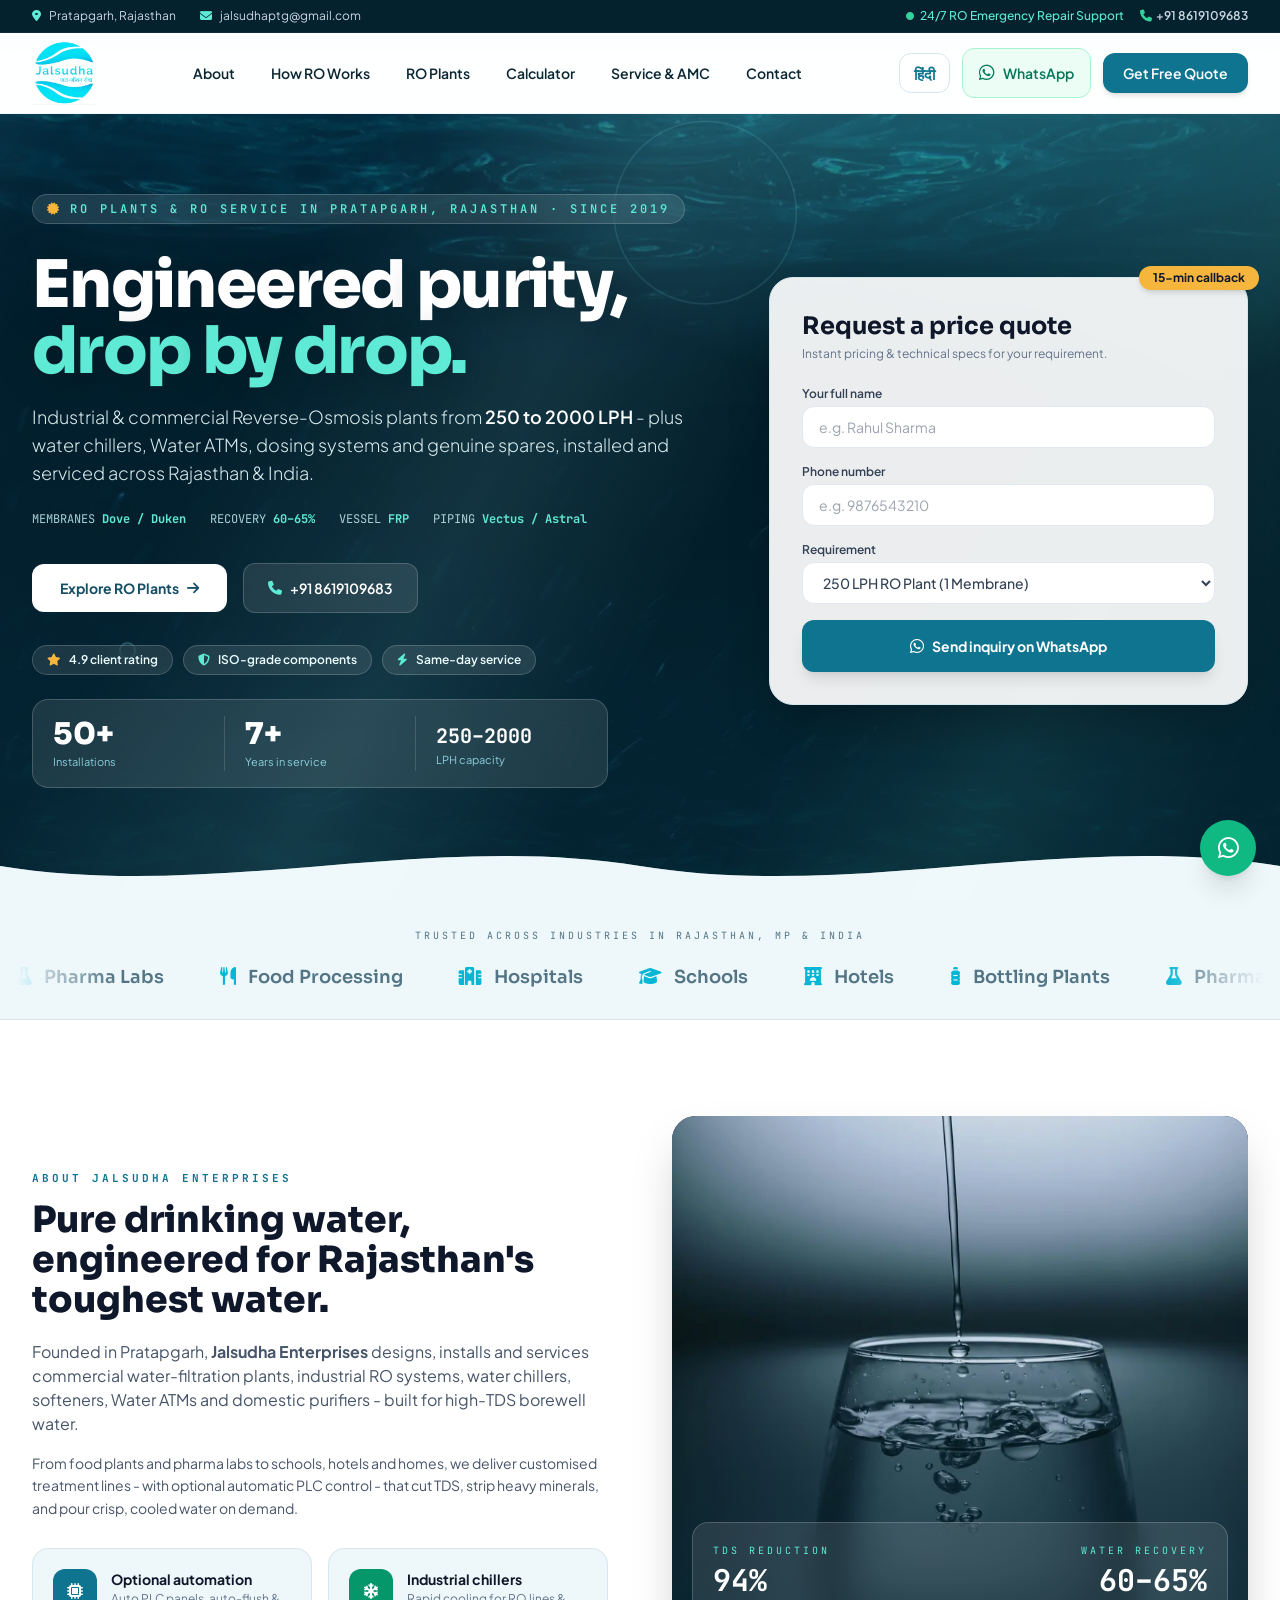
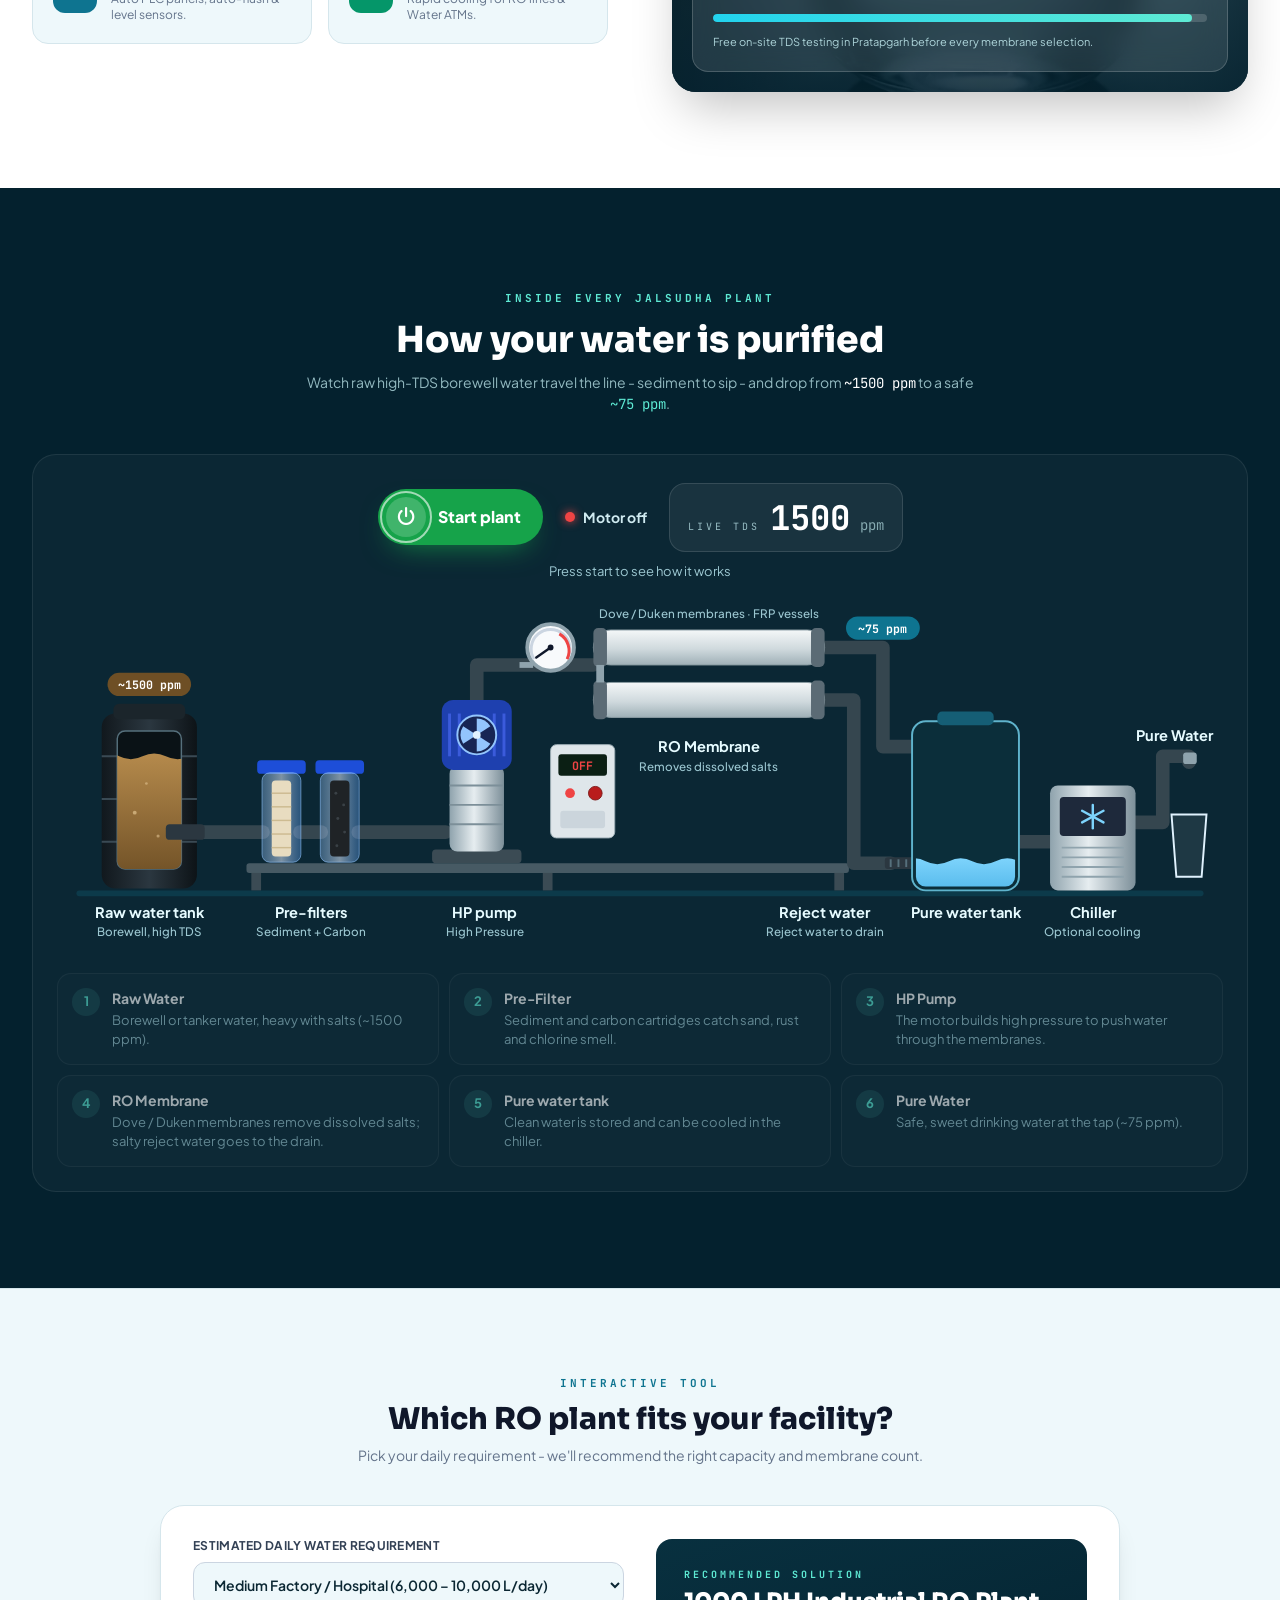
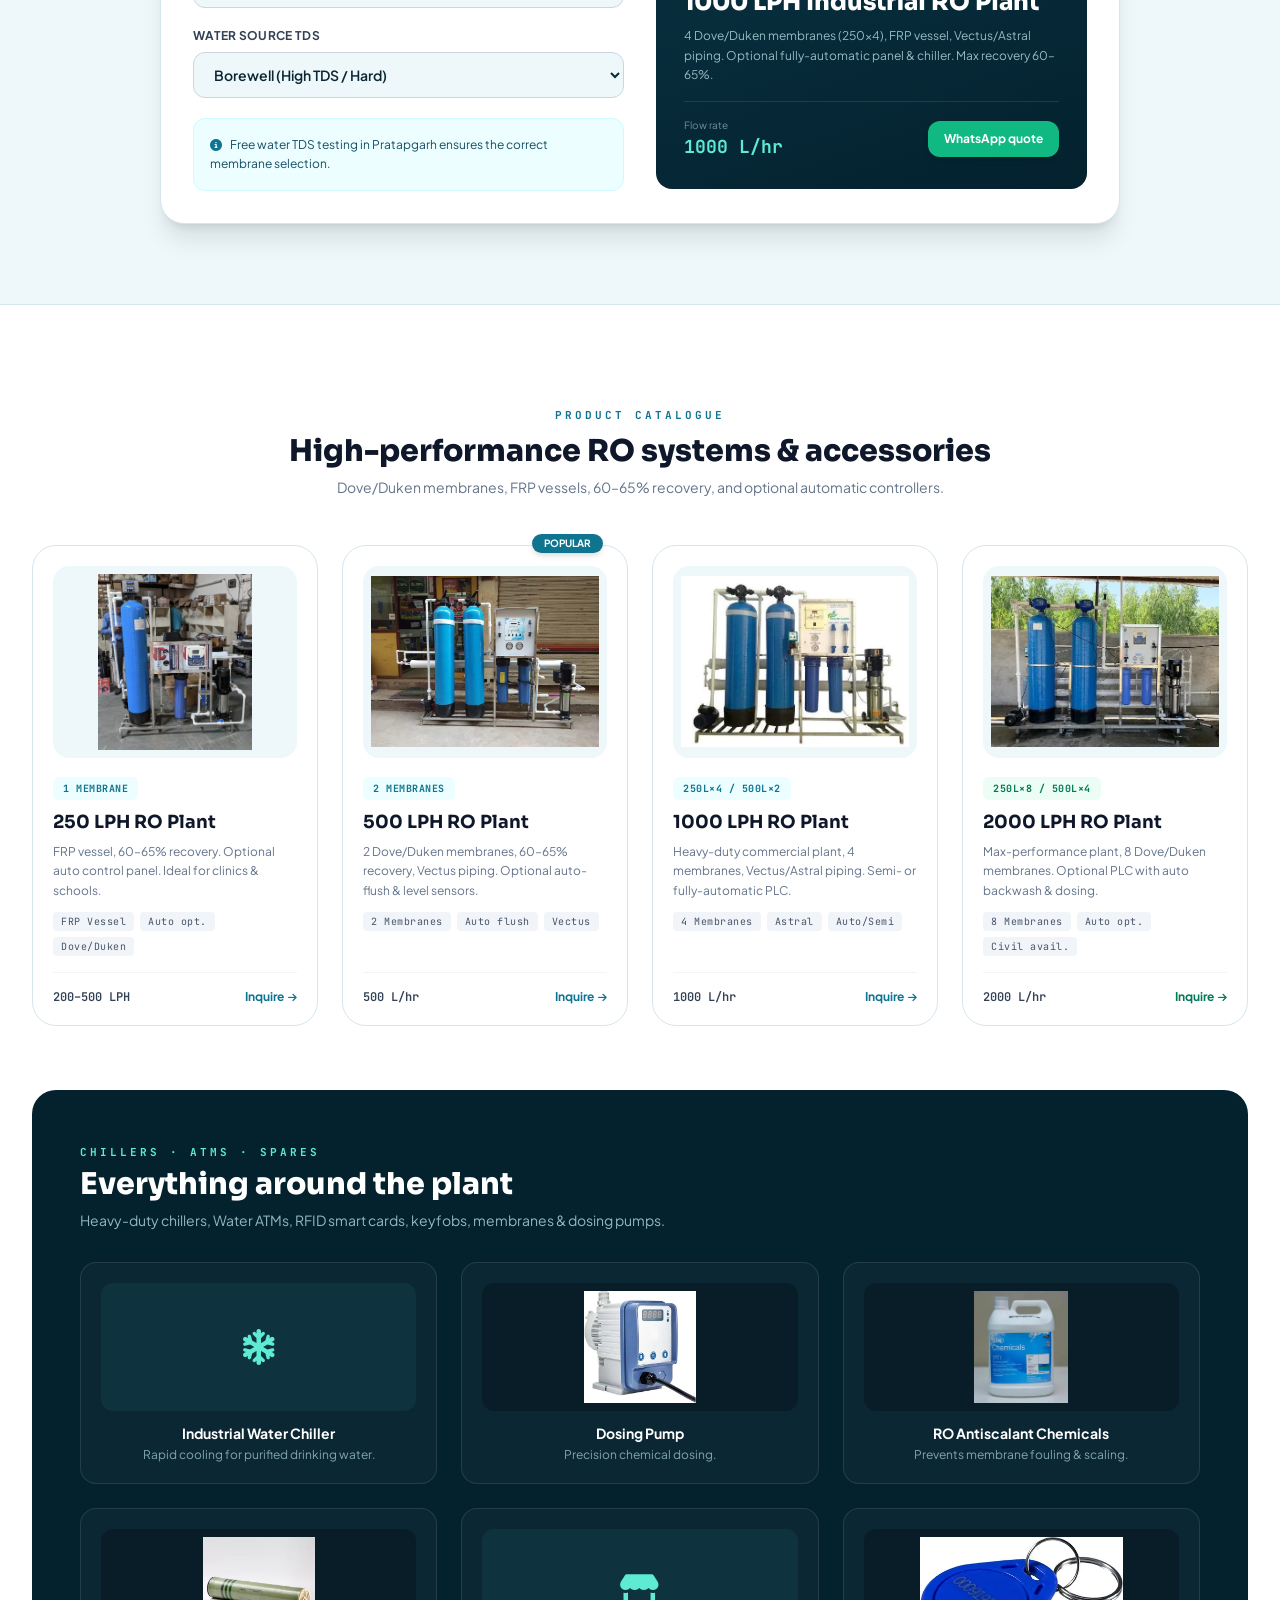
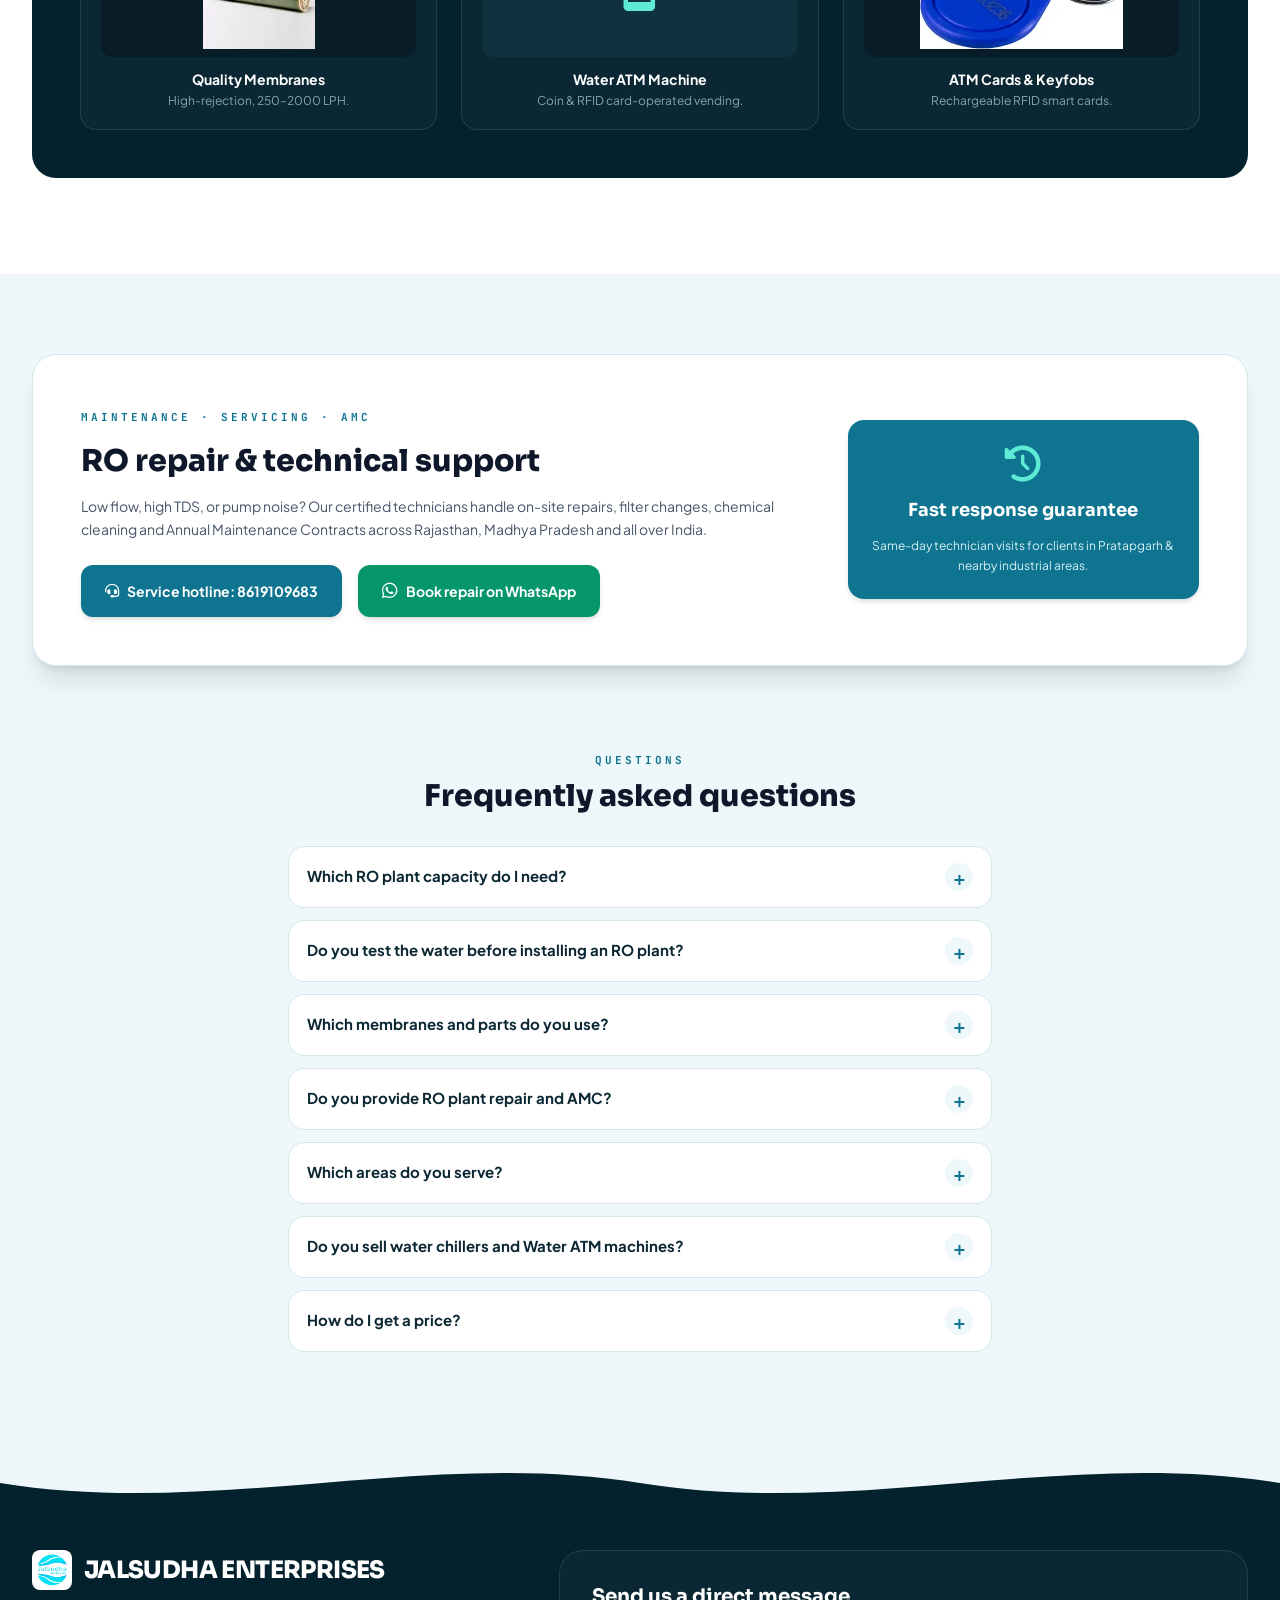
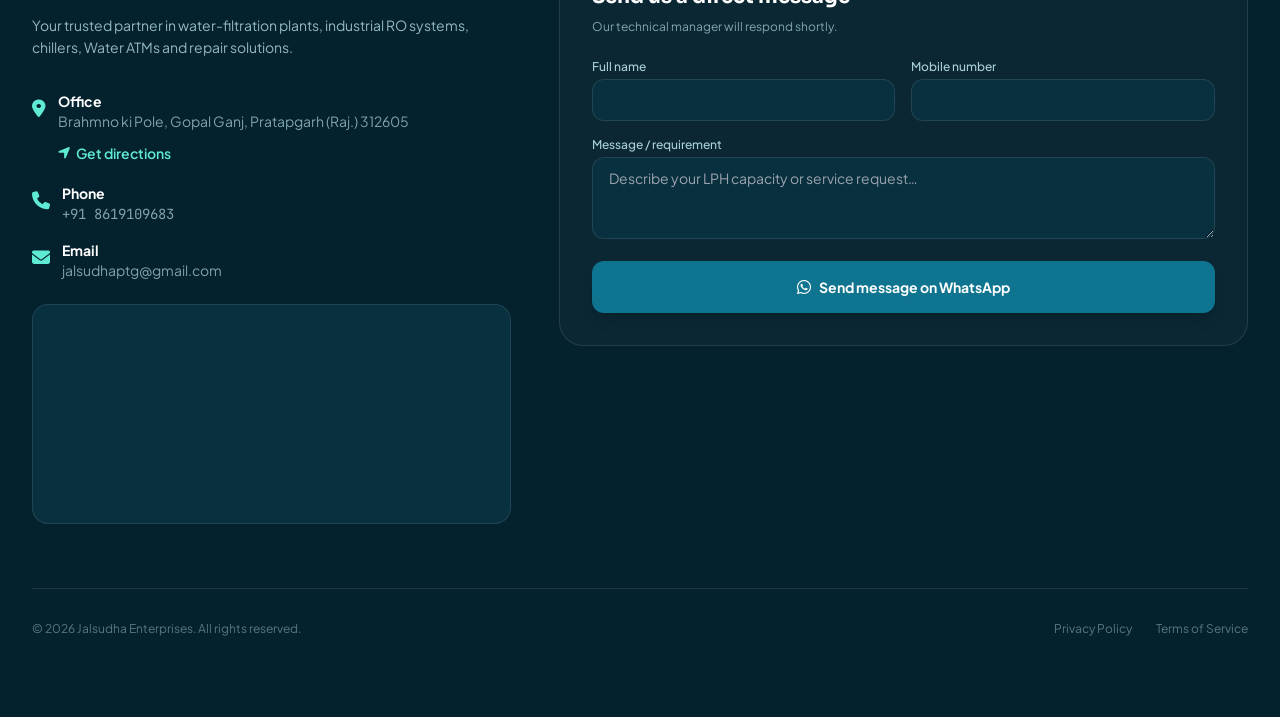
==== commit ab7a35f2: "Pause RO plant animation when scrolled out of view" ====
--- a/index.html
+++ b/index.html
@@ -306,6 +306,9 @@
         .snow{ transform-box:fill-box; transform-origin:center; }
         .running .snow{ animation:rotorSpin 6s linear infinite; animation-delay:3s; }
 
+        /* running plant pauses its animations while scrolled out of view (saves battery on phones) */
+        .plant.offscreen *{ animation-play-state:paused !important; }
+
         /* steps light up as the water reaches them */
         .plant-steps{ display:grid; gap:10px; margin-top:18px; }
         @media (min-width:640px){ .plant-steps{ grid-template-columns:1fr 1fr; } }
@@ -1231,6 +1234,7 @@
                 (function step(now){ const p=Math.min(1,(now-s)/dur); scroller.scrollLeft=max*(p<.5?2*p*p:1-Math.pow(-2*p+2,2)/2); if(p<1) glide=requestAnimationFrame(step); })(s);
             }
             scroller.addEventListener('touchstart', ()=>cancelAnimationFrame(glide), {passive:true});
+            if('IntersectionObserver' in window) new IntersectionObserver(es=>es.forEach(en=>plant.classList.toggle('offscreen', !en.isIntersecting))).observe(plant);
             btn.addEventListener('click', ()=>{ const on=!plant.classList.contains('running'); set(on); if(on) follow(); else cancelAnimationFrame(glide); });
         })();
 
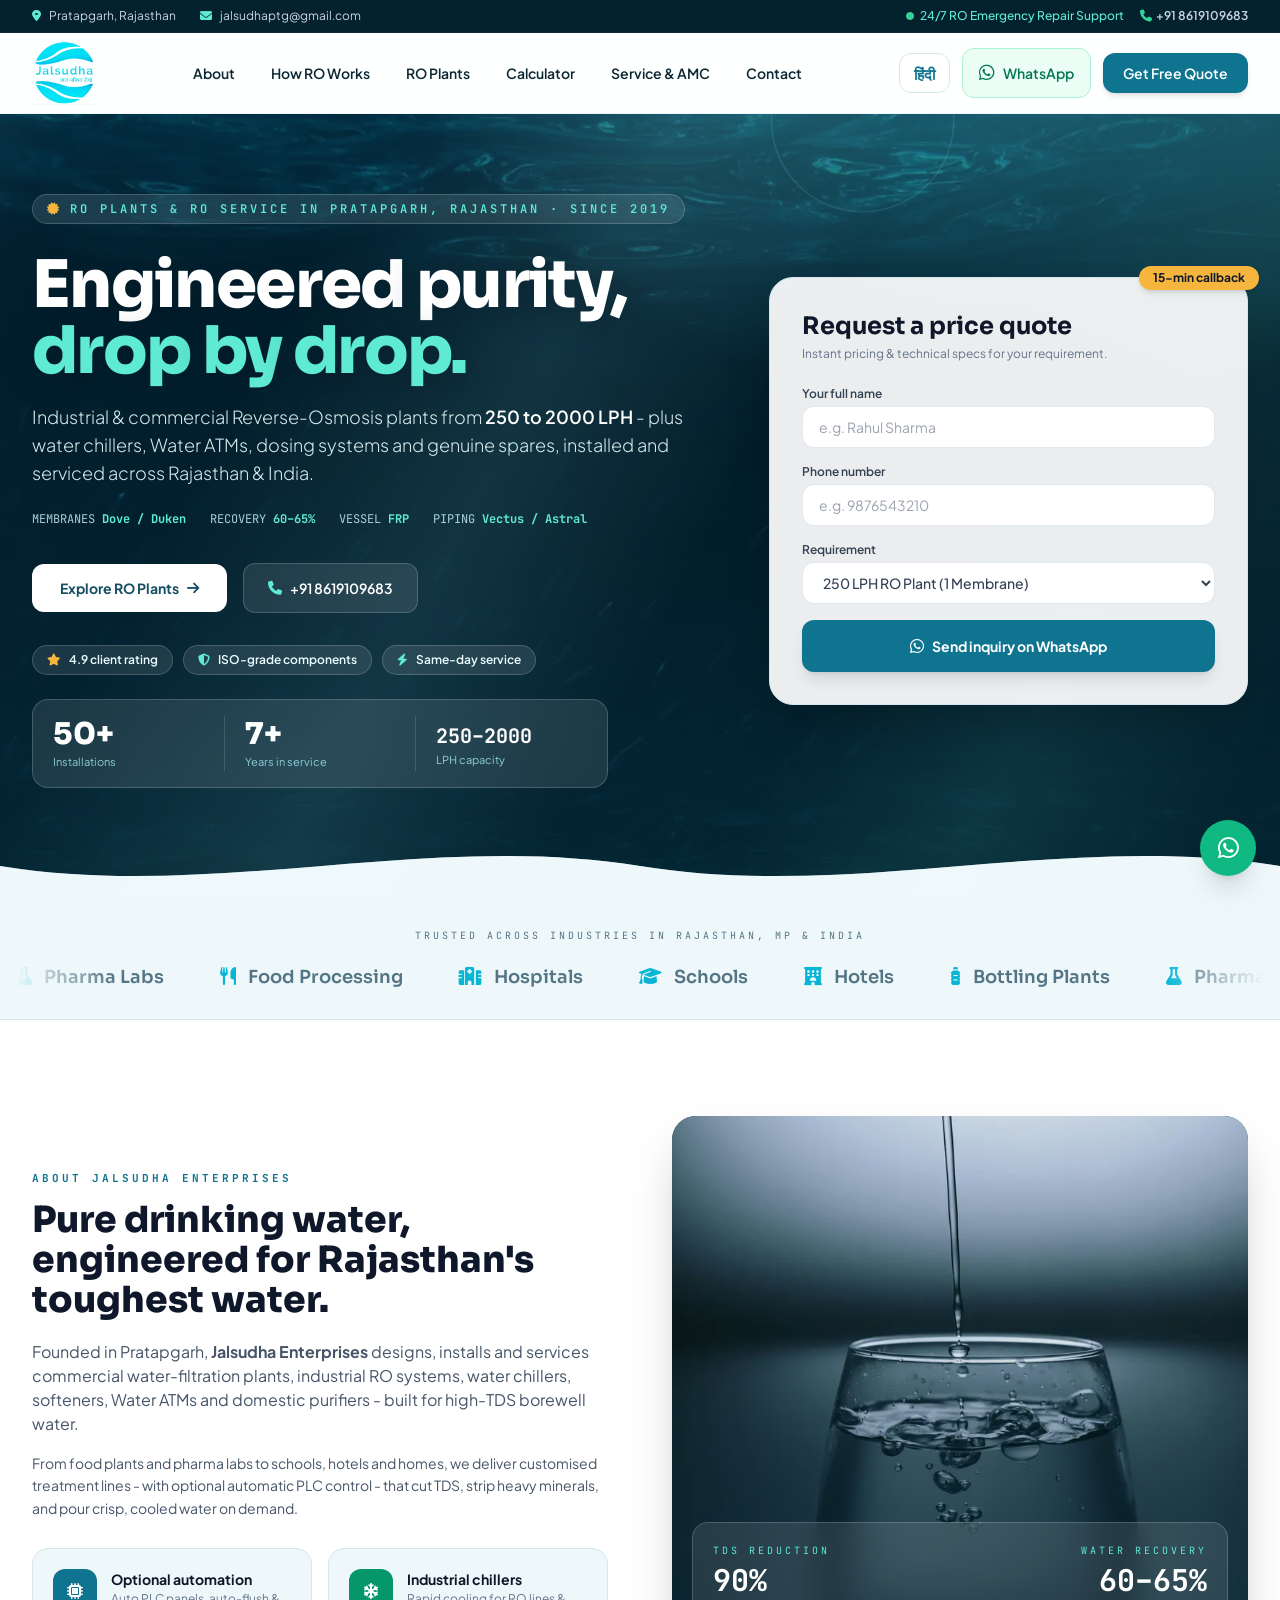
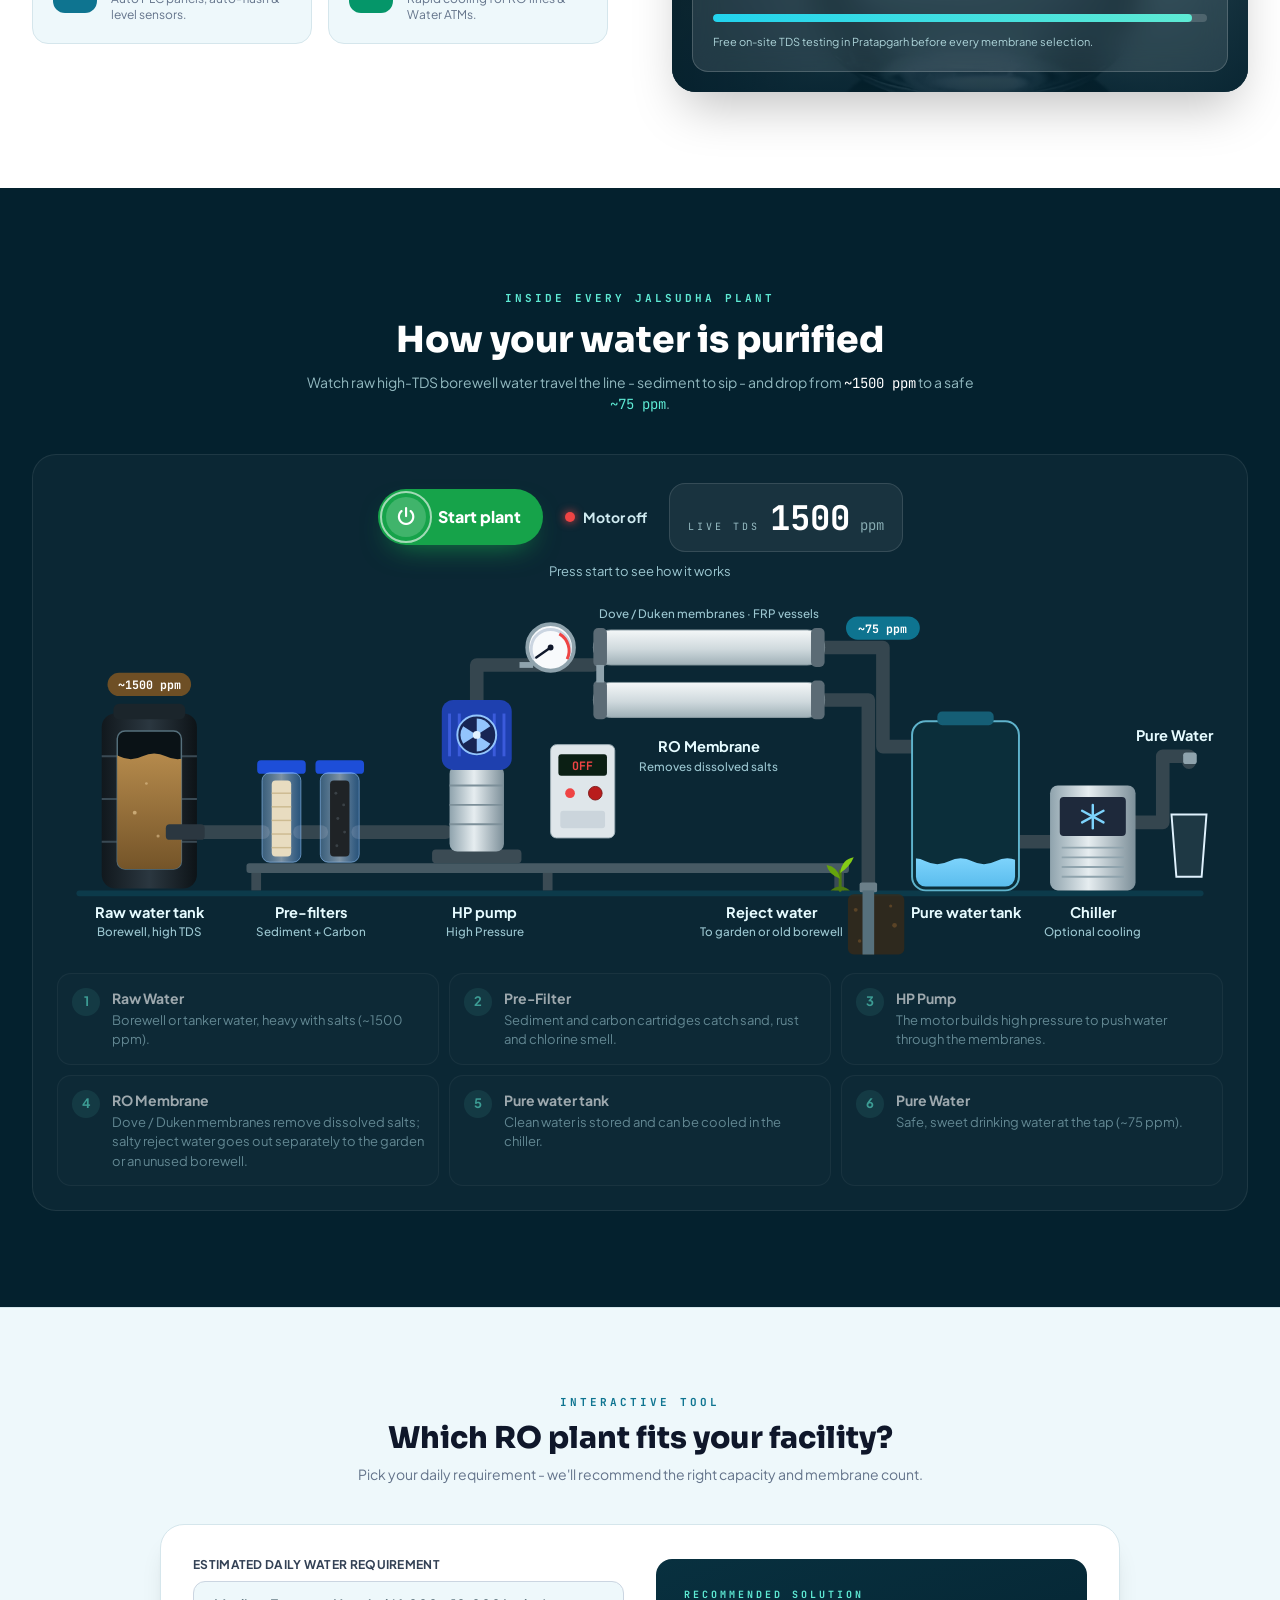
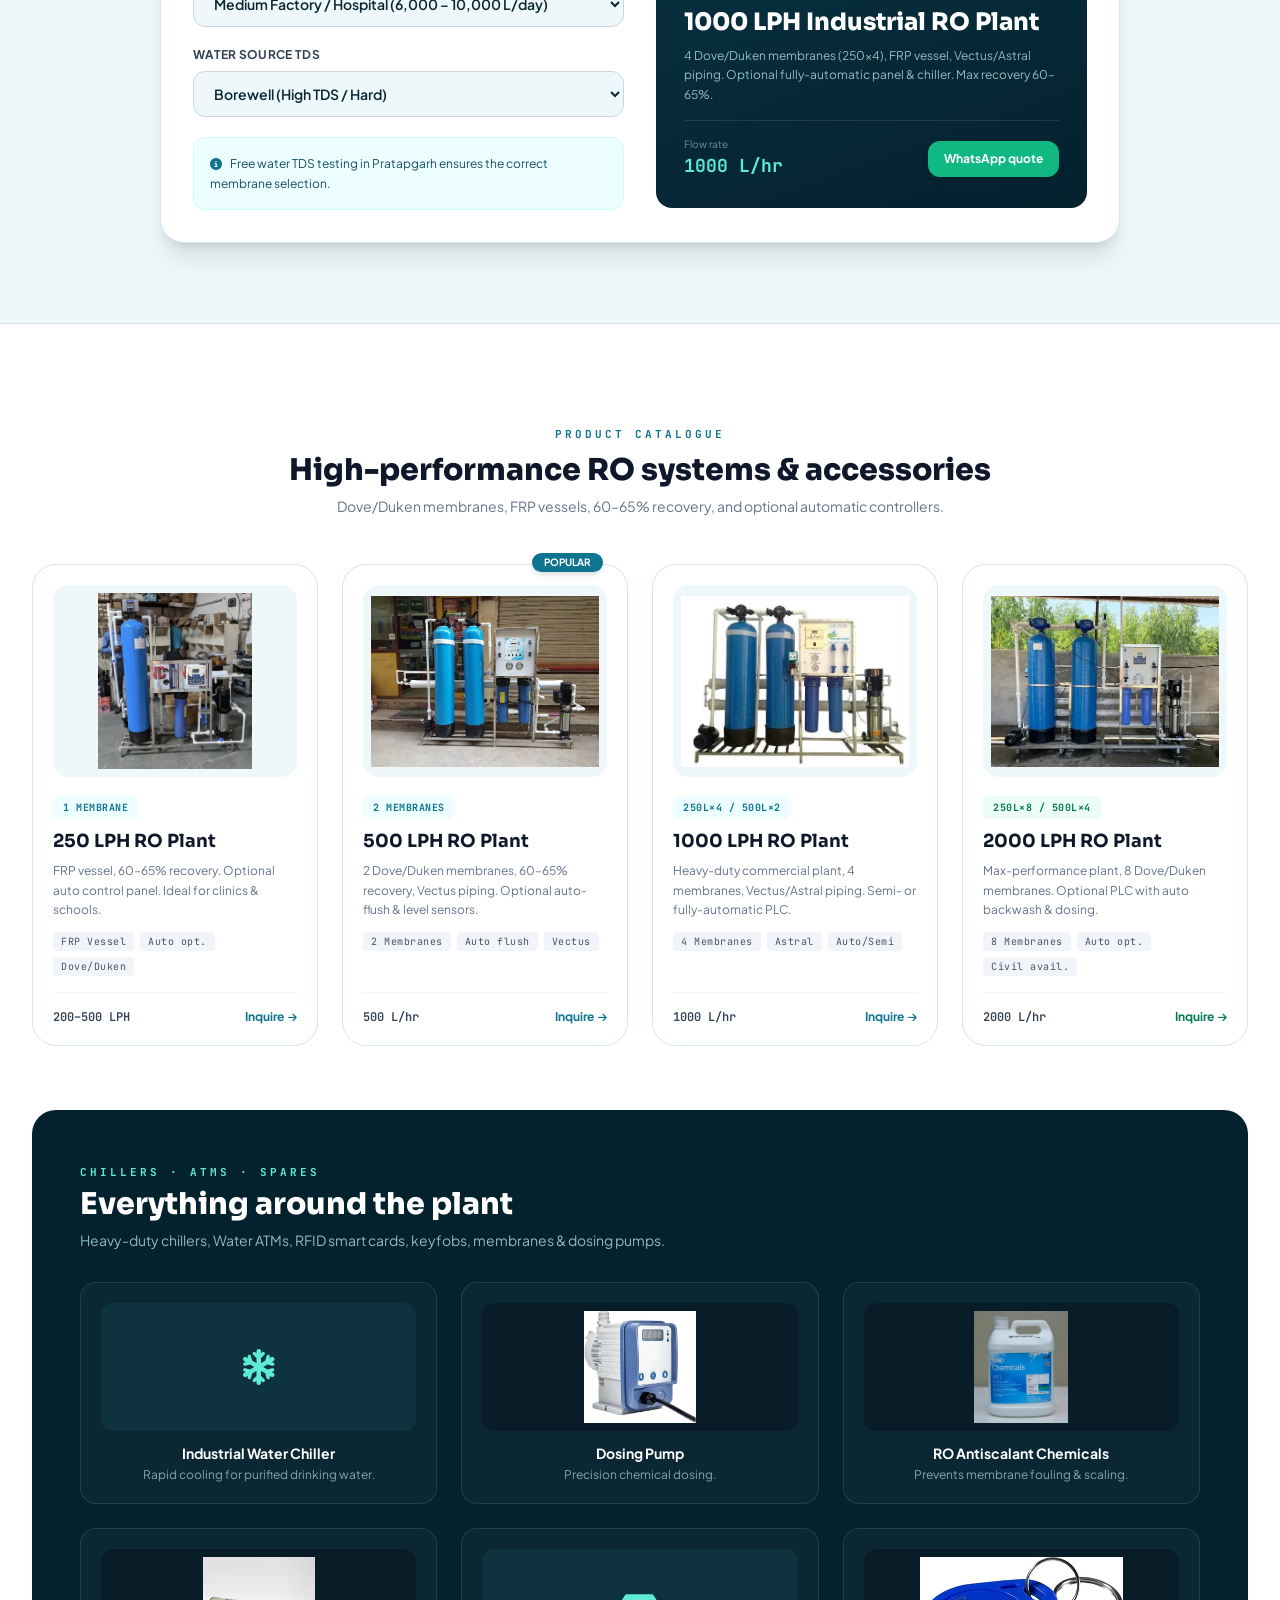
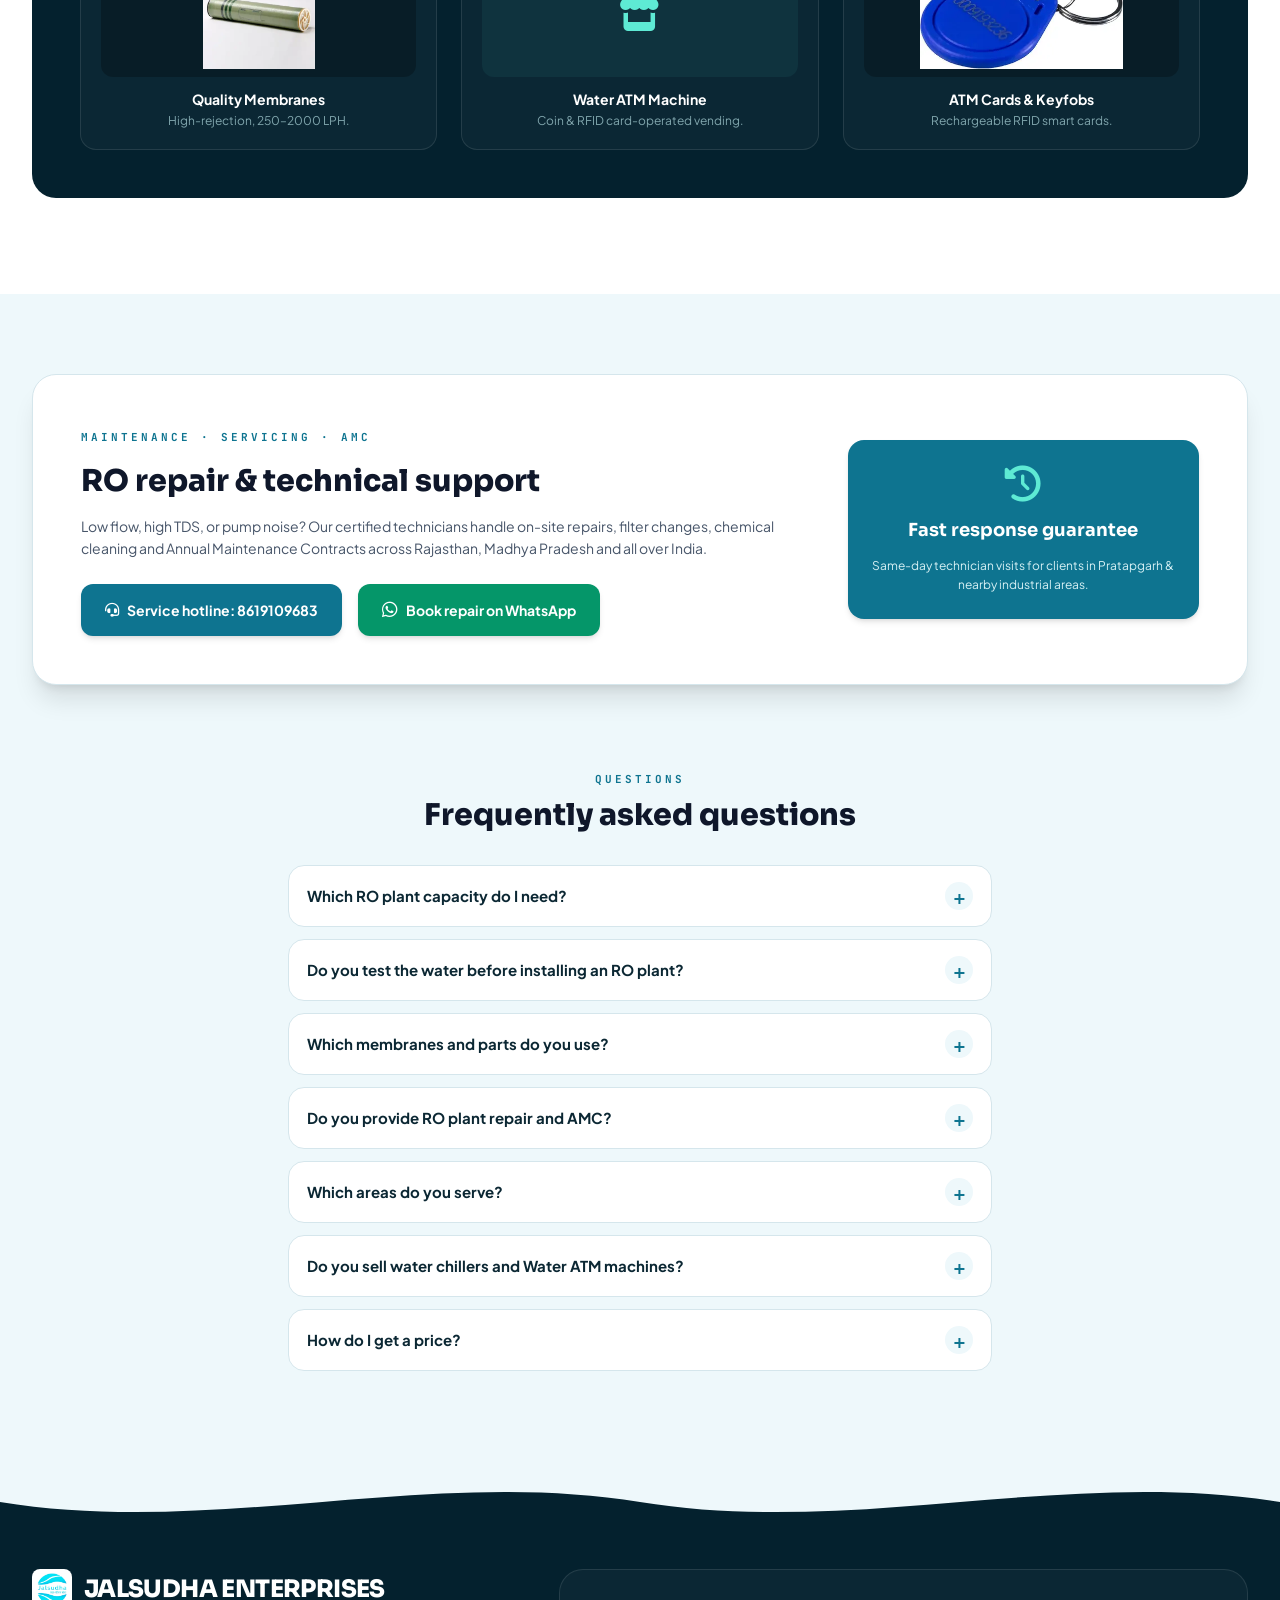
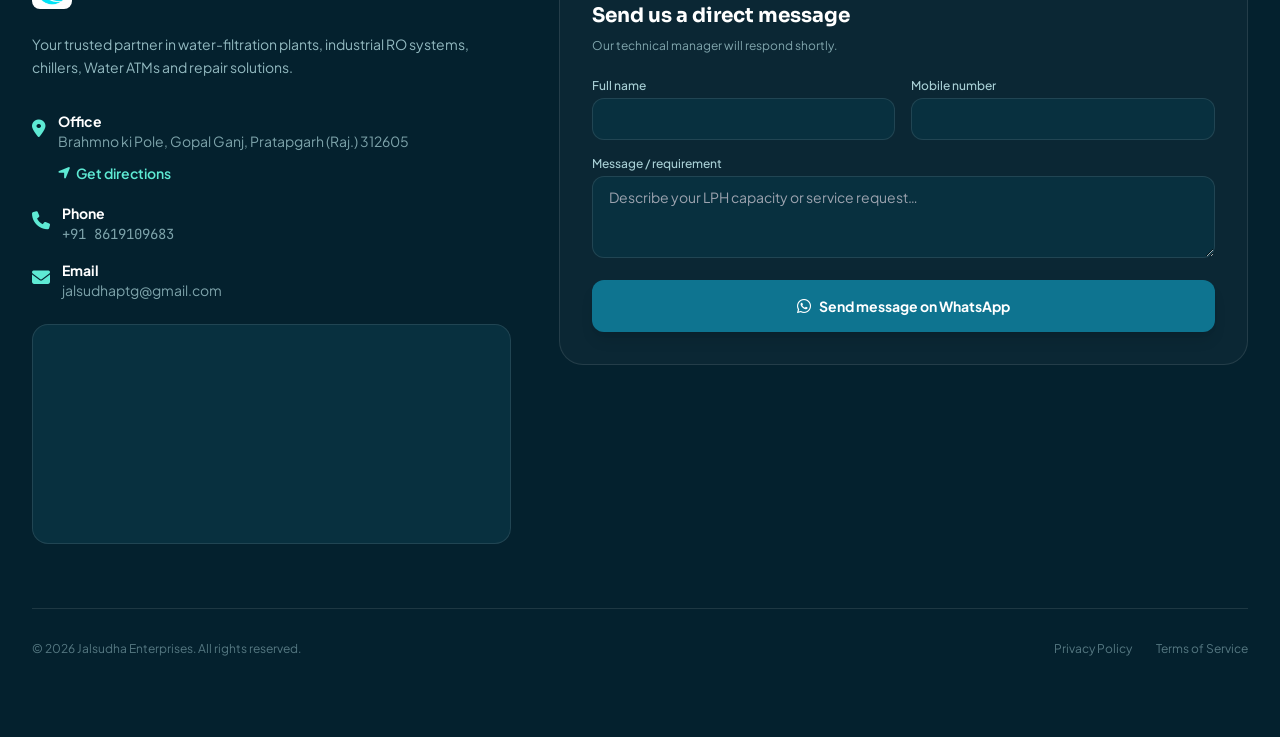
==== commit 42e44fab: "Plant diagram: reject water goes to garden/old borewell, not near pure tank" ====
--- a/index.html
+++ b/index.html
@@ -672,7 +672,7 @@
                 <div class="plant-scroll">
                 <svg class="plant-svg" viewBox="0 96 1200 370" role="img" aria-labelledby="plantTitle plantDesc">
                     <title id="plantTitle">Jalsudha RO plant diagram</title>
-                    <desc id="plantDesc">Borewell water flows from the raw water tank through sediment and carbon pre-filters, a high-pressure pump and RO membranes in FRP vessels. Salty reject water goes to the drain, and pure water goes to the storage tank, the chiller and the tap.</desc>
+                    <desc id="plantDesc">Borewell water flows from the raw water tank through sediment and carbon pre-filters, a high-pressure pump and RO membranes in FRP vessels. Salty reject water goes out separately to the garden or an unused borewell, and pure water goes to the storage tank, the chiller and the tap.</desc>
                     <defs>
                         <linearGradient id="gSteel" x1="0" x2="1"><stop offset="0" stop-color="#8fa3ad"/><stop offset=".45" stop-color="#e6edf0"/><stop offset="1" stop-color="#7c8f99"/></linearGradient>
                         <linearGradient id="gFrp" x1="0" y1="0" x2="0" y2="1"><stop offset="0" stop-color="#f4f7f8"/><stop offset=".55" stop-color="#cfd9dd"/><stop offset="1" stop-color="#9fb0b7"/></linearGradient>
@@ -697,7 +697,7 @@
                         <path class="pipe-body" d="M310 340 H400"/>
                         <path class="pipe-body" d="M432 214 V168 H552"/>
                         <path class="pipe-body" d="M790 150 H850 V252 H884"/>
-                        <path class="pipe-body" d="M790 204 H820 V372 H858"/>
+                        <path class="pipe-body" d="M790 204 H835 V398"/>
                         <path class="pipe-body" d="M986 350 H1022"/>
                         <path class="pipe-body" d="M1110 330 H1138 V262 H1165 V268"/>
 
@@ -706,7 +706,7 @@
                         <path class="water w-mid" style="--d:.9s" d="M310 340 H400"/>
                         <path class="water w-mid w-fast" style="--d:1.5s" d="M432 214 V168 H552"/>
                         <path class="water w-pure" style="--d:2.2s" d="M790 150 H850 V252 H884"/>
-                        <path class="water w-reject" style="--d:2.2s" d="M790 204 H820 V372 H858"/>
+                        <path class="water w-reject" style="--d:2.2s" d="M790 204 H835 V398"/>
                         <path class="water w-pure" style="--d:3s" d="M986 350 H1022"/>
                         <path class="water w-pure" style="--d:3.5s" d="M1110 330 H1138 V262 H1165 V268"/>
                     </g>
@@ -778,13 +778,19 @@
                         <g class="ppm-tag"><rect x="812" y="118" width="76" height="24" rx="12" fill="#0e7490"/><text x="850" y="135" text-anchor="middle" class="tag-t">~75 ppm</text></g>
                     </g>
 
-                    <!-- reject line to drain -->
+                    <!-- reject water goes to an unused old borewell / the garden, never to the pure water tank -->
                     <g>
-                        <rect x="852" y="366" width="34" height="12" rx="3" fill="#2b3740"/>
-                        <g stroke="#56707c" stroke-width="2"><path d="M858 368 V376"/><path d="M866 368 V376"/><path d="M874 368 V376"/><path d="M882 368 V376"/></g>
-                        <text x="790" y="428" text-anchor="middle" class="lbl">Reject water</text><text x="790" y="447" text-anchor="middle" class="sub">Reject water to drain</text>
+                        <rect x="814" y="404" width="58" height="62" rx="6" fill="#3a2a17" opacity=".75"/>
+                        <g fill="#5a4326"><circle cx="822" cy="420" r="2"/><circle cx="862" cy="436" r="2.4"/><circle cx="826" cy="452" r="1.8"/><circle cx="858" cy="416" r="1.6"/></g>
+                        <rect x="826" y="392" width="18" height="10" rx="2" fill="#6b7f89"/>
+                        <rect x="829" y="400" width="12" height="66" fill="#56707c"/>
+                        <path class="water w-reject" style="--d:2.6s" d="M835 402 V466" fill="none" stroke-linecap="round"/>
+                        <!-- small garden plant beside the well -->
+                        <path d="M806 400 V380" stroke="#4d7c0f" stroke-width="3" stroke-linecap="round"/>
+                        <path d="M806 388 q-12 -4 -14 -14 q12 2 14 14 Z" fill="#65a30d"/>
+                        <path d="M806 382 q10 -6 14 -16 q-12 2 -14 16 Z" fill="#84cc16"/>
+                        <path d="M796 400 q10 -8 20 0 Z" fill="#4d7c0f"/>
                     </g>
-
                     <!-- 5. pure water storage tank -->
                     <g>
                         <rect x="880" y="226" width="110" height="174" rx="14" fill="#0b2e3a" stroke="#5fb3cc" stroke-width="2"/>
@@ -816,6 +822,7 @@
                         <text x="261" y="428" text-anchor="middle" class="lbl">Pre-filters</text><text x="261" y="447" text-anchor="middle" class="sub">Sediment + Carbon</text>
                         <text x="440" y="428" text-anchor="middle" class="lbl">HP pump</text><text x="440" y="447" text-anchor="middle" class="sub">High Pressure</text>
                         <text x="671" y="258" text-anchor="middle" class="lbl">RO Membrane</text><text x="671" y="277" text-anchor="middle" class="sub">Removes dissolved salts</text>
+                        <text x="735" y="428" text-anchor="middle" class="lbl">Reject water</text><text x="735" y="447" text-anchor="middle" class="sub">To garden or old borewell</text>
                         <text x="935" y="428" text-anchor="middle" class="lbl">Pure water tank</text>
                         <text x="1066" y="428" text-anchor="middle" class="lbl">Chiller</text><text x="1066" y="447" text-anchor="middle" class="sub">Optional cooling</text>
                         <text x="1150" y="246" text-anchor="middle" class="lbl">Pure Water</text>
@@ -829,7 +836,7 @@
                     <li style="--d:0s"><b>1</b><div><h3>Raw Water</h3><p>Borewell or tanker water, heavy with salts (~1500 ppm).</p></div></li>
                     <li style="--d:.5s"><b>2</b><div><h3>Pre-Filter</h3><p>Sediment and carbon cartridges catch sand, rust and chlorine smell.</p></div></li>
                     <li style="--d:1.2s"><b>3</b><div><h3>HP Pump</h3><p>The motor builds high pressure to push water through the membranes.</p></div></li>
-                    <li style="--d:1.9s"><b>4</b><div><h3>RO Membrane</h3><p>Dove / Duken membranes remove dissolved salts; salty reject water goes to the drain.</p></div></li>
+                    <li style="--d:1.9s"><b>4</b><div><h3>RO Membrane</h3><p>Dove / Duken membranes remove dissolved salts; salty reject water goes out separately to the garden or an unused borewell.</p></div></li>
                     <li style="--d:2.6s"><b>5</b><div><h3>Pure water tank</h3><p>Clean water is stored and can be cooled in the chiller.</p></div></li>
                     <li style="--d:3.4s"><b>6</b><div><h3>Pure Water</h3><p>Safe, sweet drinking water at the tap (~75 ppm).</p></div></li>
                 </ol>
@@ -1516,20 +1523,20 @@
             "Running": "चल रहा है",
             "Press start to see how it works": "देखें कैसे काम करता है, चालू करें दबाएँ",
             "Jalsudha RO plant diagram": "जलसुधा आरओ प्लांट का चित्र",
-            "Borewell water flows from the raw water tank through sediment and carbon pre-filters, a high-pressure pump and RO membranes in FRP vessels. Salty reject water goes to the drain, and pure water goes to the storage tank, the chiller and the tap.": "बोरवेल का पानी कच्चे पानी की टंकी से सेडिमेंट और कार्बन प्री-फ़िल्टर, हाई-प्रेशर पंप और FRP वेसल में लगी आरओ मेम्ब्रेन से गुज़रता है। खारा रिजेक्ट पानी नाली में जाता है और शुद्ध पानी स्टोरेज टंकी, चिलर और नल तक पहुँचता है।",
+            "Borewell water flows from the raw water tank through sediment and carbon pre-filters, a high-pressure pump and RO membranes in FRP vessels. Salty reject water goes out separately to the garden or an unused borewell, and pure water goes to the storage tank, the chiller and the tap.": "बोरवेल का पानी कच्चे पानी की टंकी से सेडिमेंट और कार्बन प्री-फ़िल्टर, हाई-प्रेशर पंप और FRP वेसल में लगी आरओ मेम्ब्रेन से गुज़रता है। खारा रिजेक्ट पानी अलग पाइप से बगीचे या बंद पड़े बोरवेल में जाता है और शुद्ध पानी स्टोरेज टंकी, चिलर और नल तक पहुँचता है।",
             "Raw water tank": "कच्चे पानी की टंकी",
             "Borewell, high TDS": "बोरवेल, ज़्यादा TDS",
             "Pre-filters": "प्री-फ़िल्टर",
             "Dove / Duken membranes · FRP vessels": "Dove / Duken मेम्ब्रेन · FRP वेसल",
             "Removes dissolved salts": "घुले हुए नमक हटाती है",
-            "Reject water to drain": "रिजेक्ट पानी नाली में",
+            "To garden or old borewell": "बगीचे या पुराने बोरवेल में",
             "Reject water": "रिजेक्ट पानी",
             "HP pump": "HP पंप",
             "Pure water tank": "शुद्ध पानी की टंकी",
             "Borewell or tanker water, heavy with salts (~1500 ppm).": "बोरवेल या टैंकर का पानी, जिसमें नमक ज़्यादा है (~1500 ppm)।",
             "Sediment and carbon cartridges catch sand, rust and chlorine smell.": "सेडिमेंट और कार्बन कार्ट्रिज रेत, जंग और क्लोरीन की गंध रोकते हैं।",
             "The motor builds high pressure to push water through the membranes.": "मोटर तेज़ प्रेशर बनाती है ताकि पानी मेम्ब्रेन से गुज़र सके।",
-            "Dove / Duken membranes remove dissolved salts; salty reject water goes to the drain.": "Dove / Duken मेम्ब्रेन घुले हुए नमक हटाती हैं; खारा रिजेक्ट पानी नाली में जाता है।",
+            "Dove / Duken membranes remove dissolved salts; salty reject water goes out separately to the garden or an unused borewell.": "Dove / Duken मेम्ब्रेन घुले हुए नमक हटाती हैं; खारा रिजेक्ट पानी अलग पाइप से बगीचे या बंद पड़े बोरवेल में जाता है।",
             "Clean water is stored and can be cooled in the chiller.": "साफ़ पानी टंकी में जमा होता है और चिलर में ठंडा किया जा सकता है।",
             "Safe, sweet drinking water at the tap (~75 ppm).": "नल पर सुरक्षित, मीठा पीने का पानी (~75 ppm)।",
             "Interactive tool": "इंटरैक्टिव टूल",
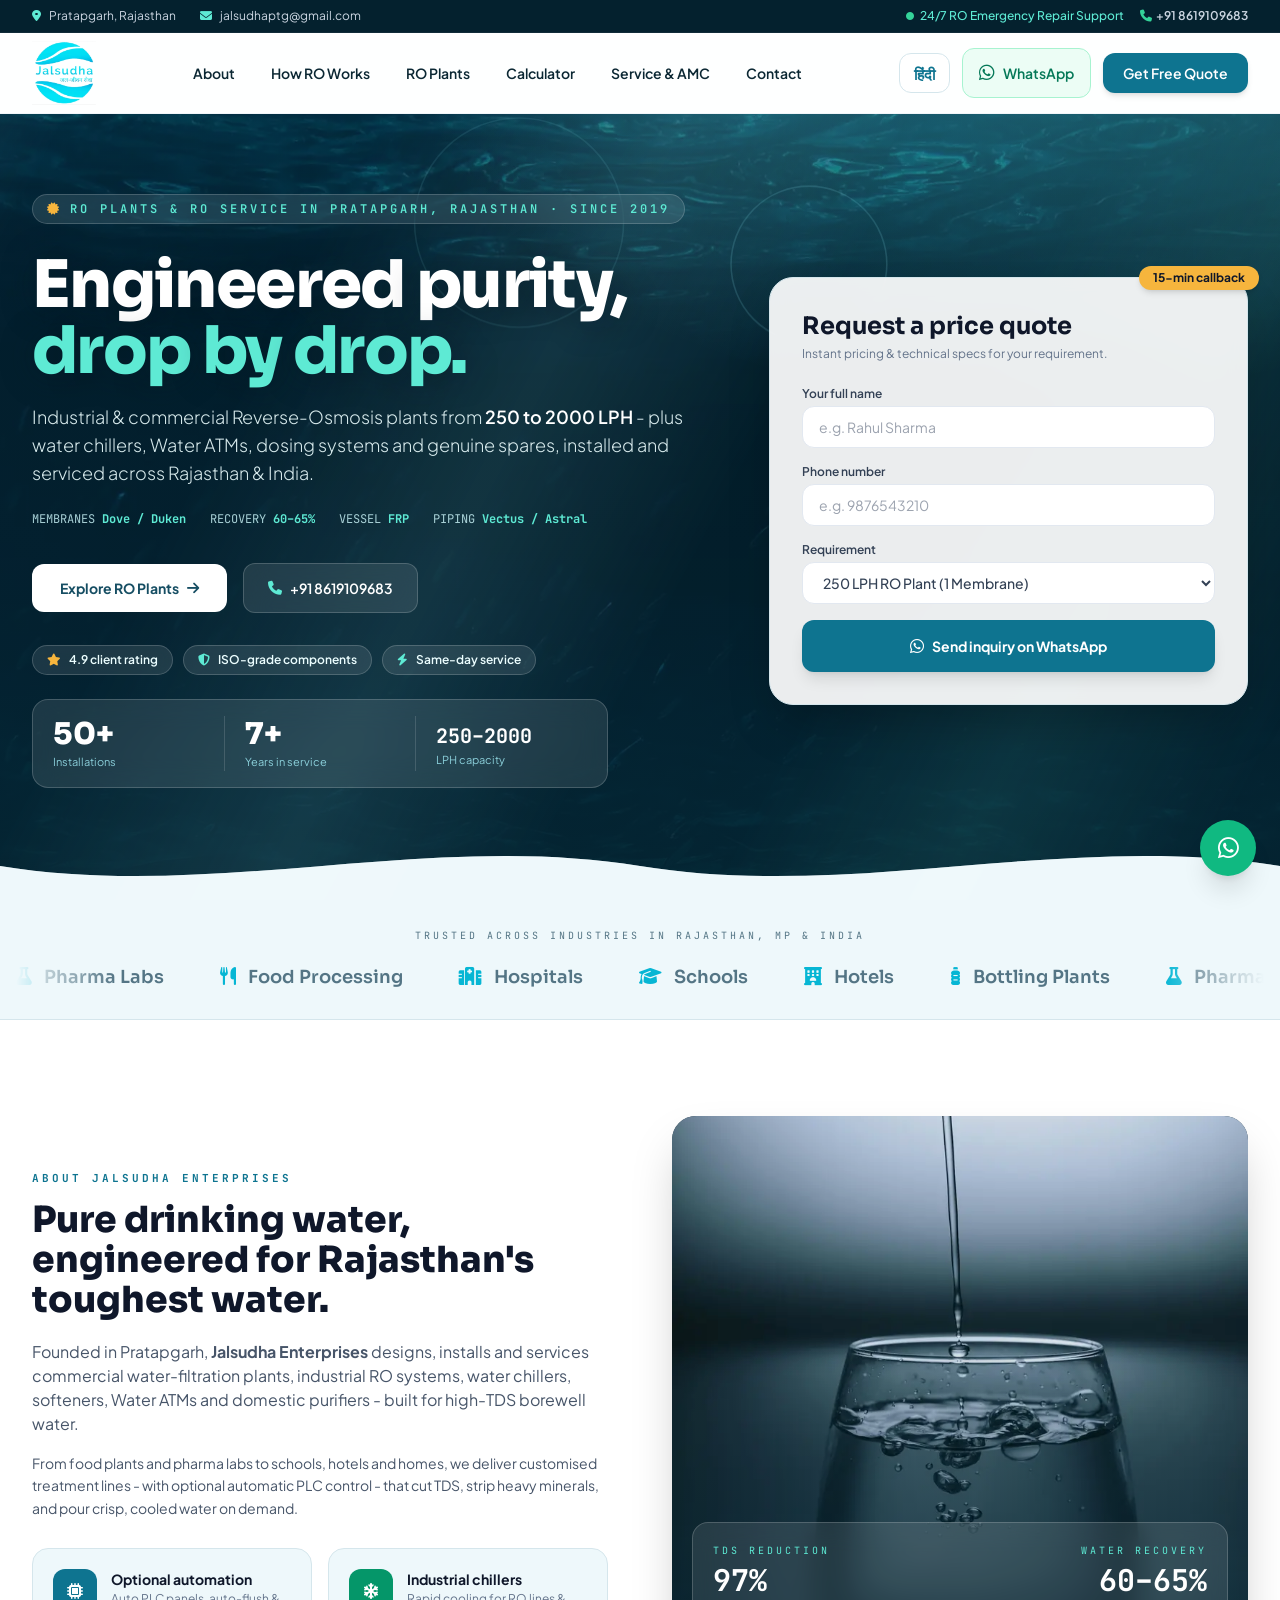
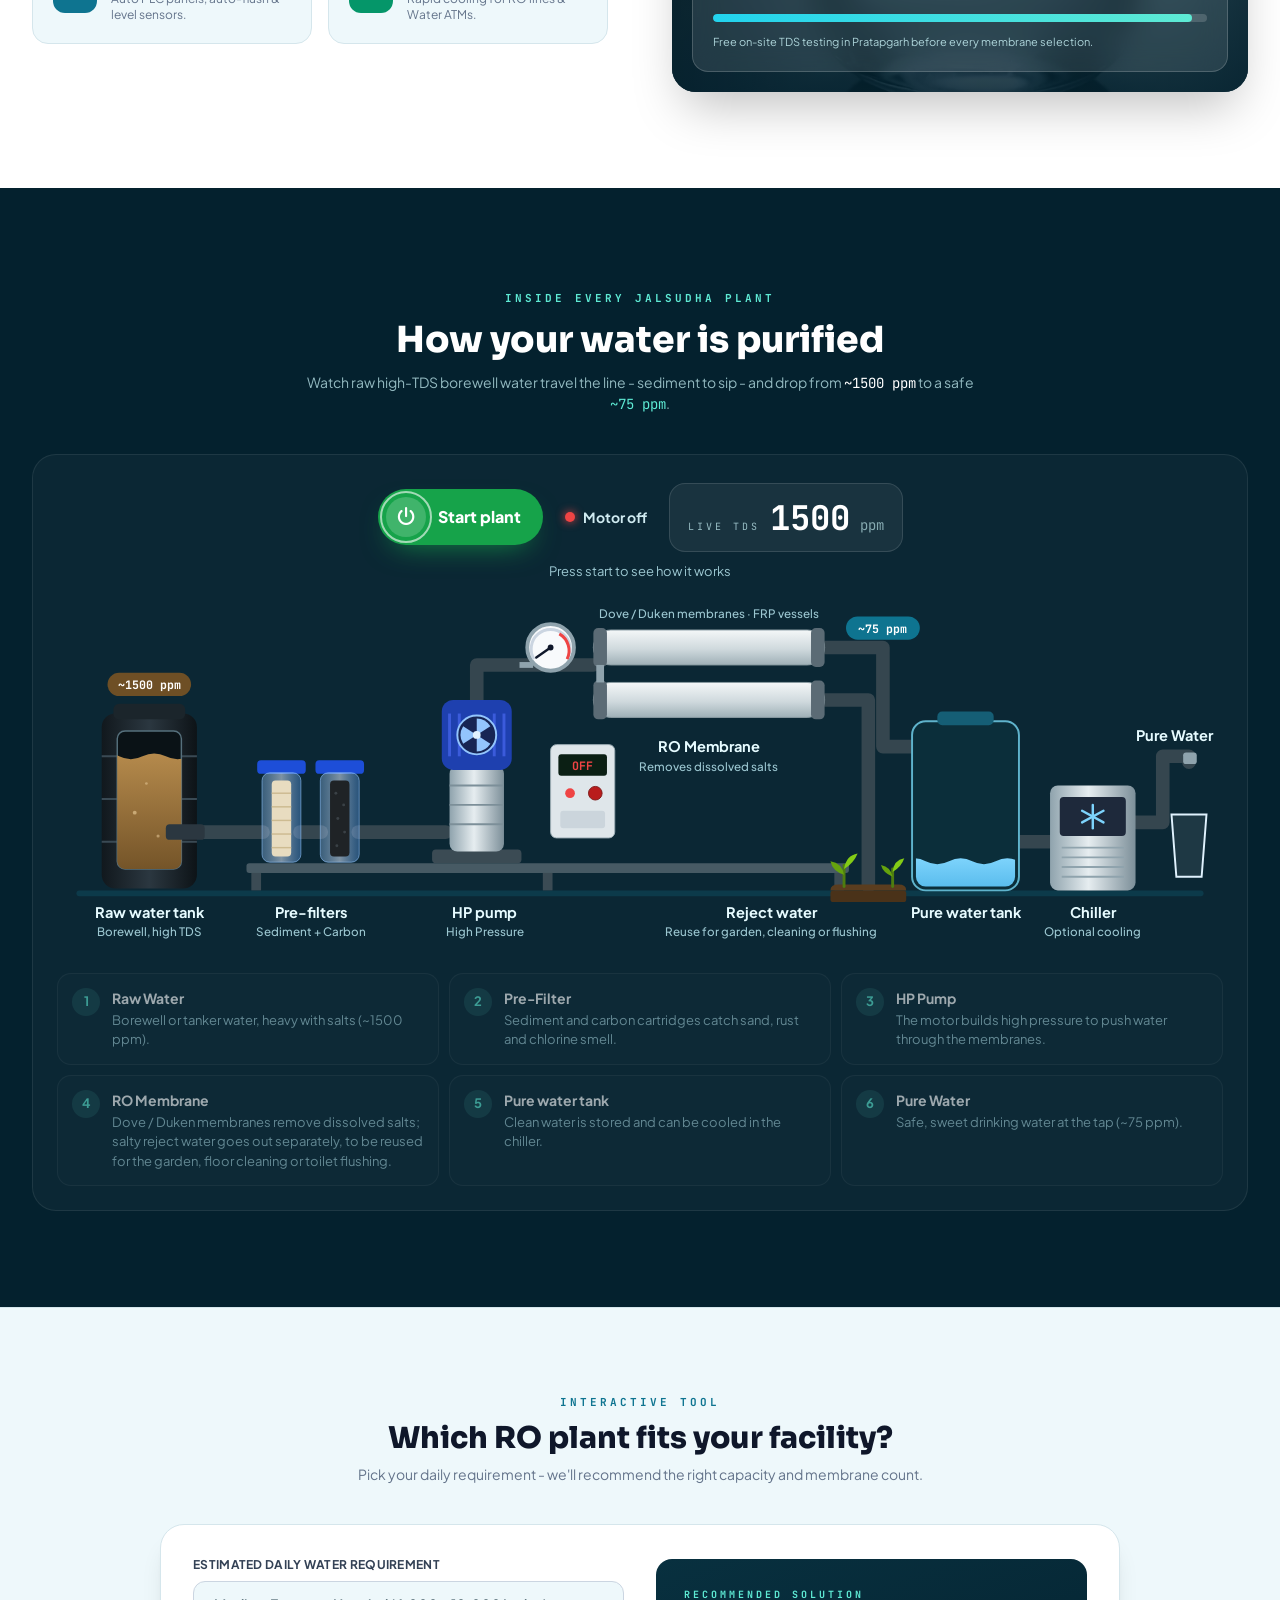
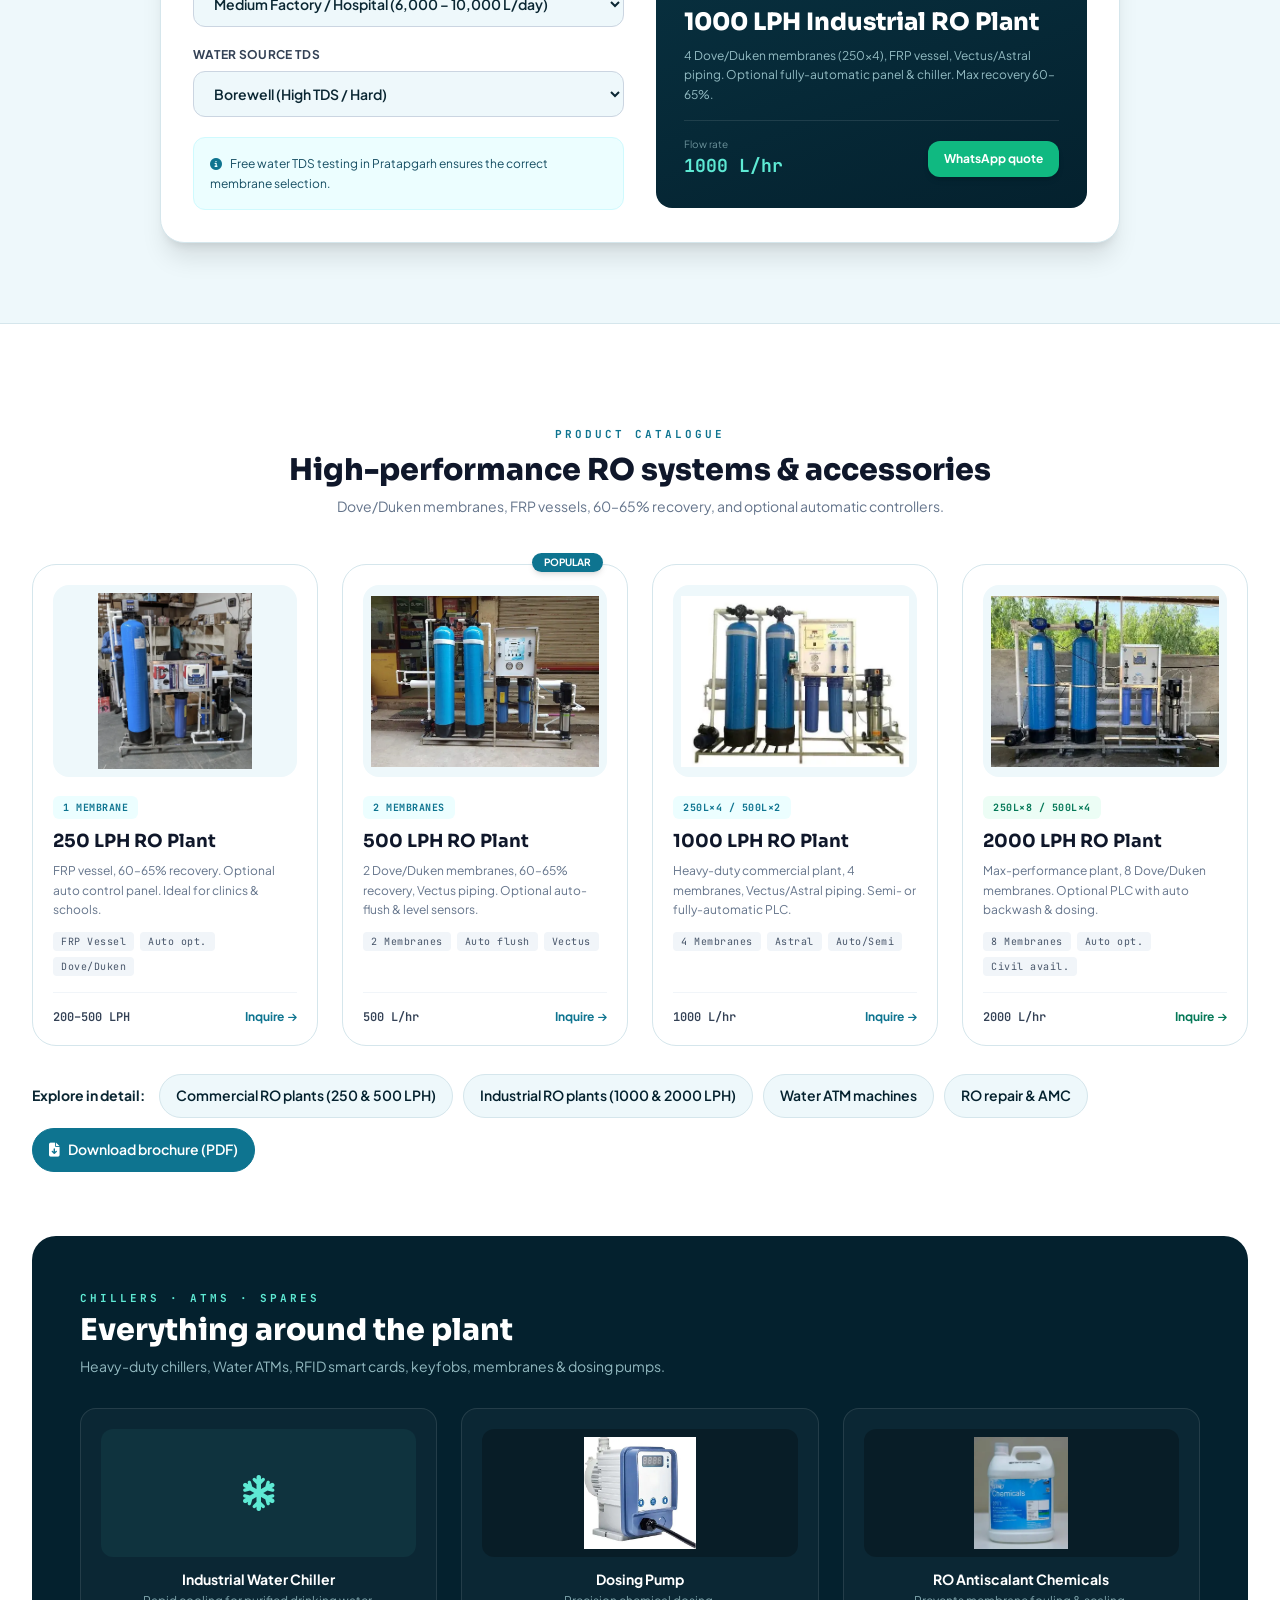
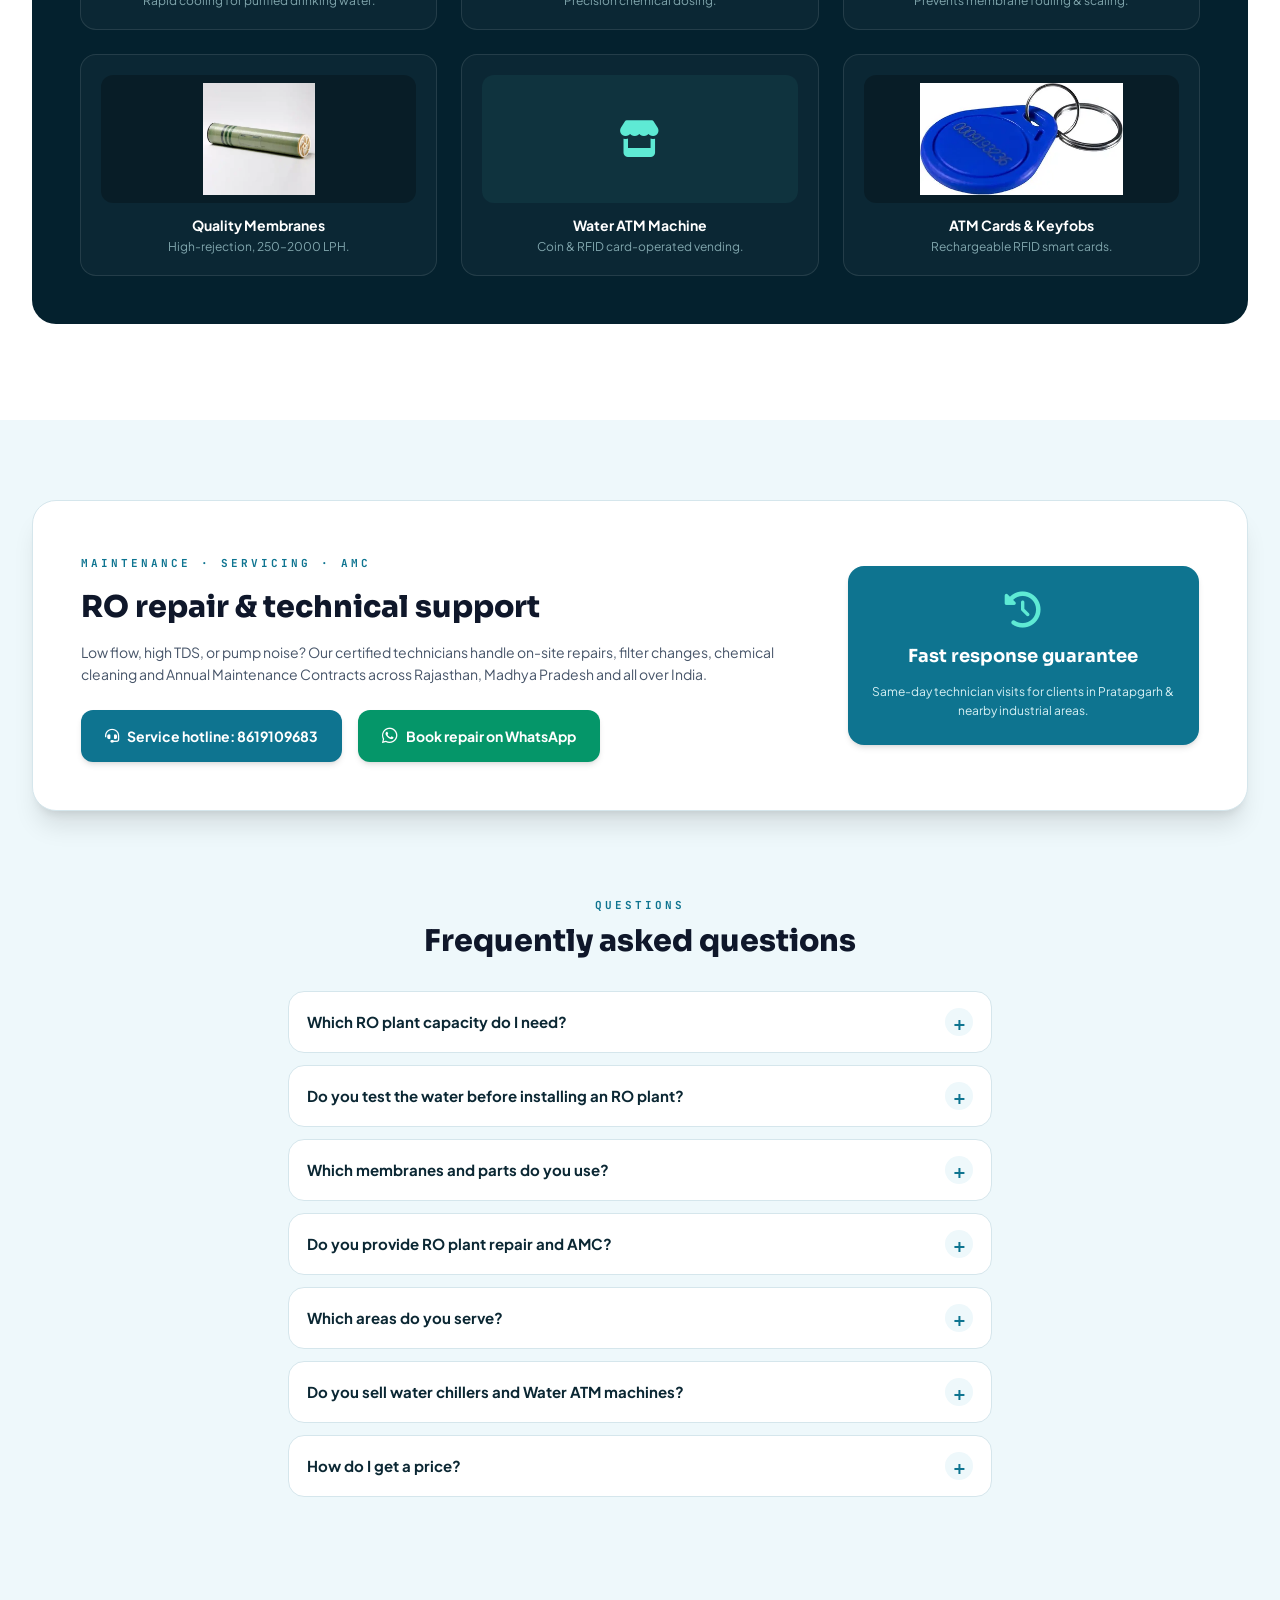
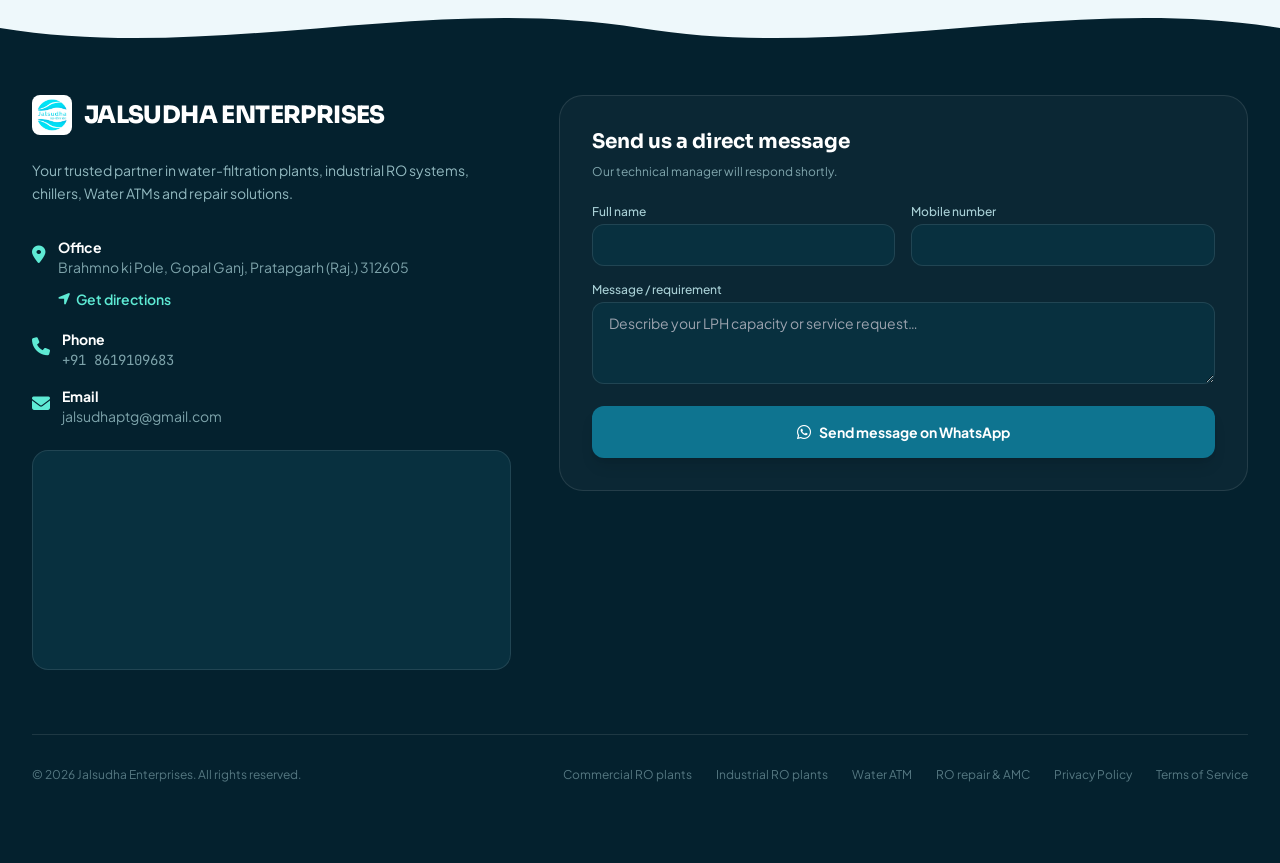
==== commit ac38a7f7: "Lead emails via Web3Forms (key pending)" ====
--- a/index.html
+++ b/index.html
@@ -8,6 +8,9 @@
         // this site is also reachable on the old GitHub Pages address; send visitors to the real domain
         if (location.hostname.endsWith('github.io')) location.replace('https://www.jalsudha.com' + location.pathname.replace(/^\/jalsudha/, '') + location.search + location.hash);
     </script>    <link rel="canonical" href="https://www.jalsudha.com/">
+    <link rel="alternate" hreflang="en" href="https://www.jalsudha.com/">
+    <link rel="alternate" hreflang="hi" href="https://www.jalsudha.com/hi">
+    <link rel="alternate" hreflang="x-default" href="https://www.jalsudha.com/">
     <link rel="preload" as="image" href="img/hero-800.webp" imagesrcset="img/hero-800.webp 800w, img/hero-1400.webp 1400w" imagesizes="100vw" fetchpriority="high">
     <link rel="icon" href="favicon.ico" sizes="48x48">
     <link rel="icon" type="image/png" sizes="32x32" href="favicon-32x32.png">
@@ -306,6 +309,9 @@
         .snow{ transform-box:fill-box; transform-origin:center; }
         .running .snow{ animation:rotorSpin 6s linear infinite; animation-delay:3s; }
 
+        .sprinkle circle{ opacity:0; }
+        .running .sprinkle circle{ animation:dropFall 1s ease-in infinite; animation-delay:2.8s; }
+        .running .sprinkle circle:nth-child(2){ animation-delay:3.1s; } .running .sprinkle circle:nth-child(3){ animation-delay:3.4s; }
         /* running plant pauses its animations while scrolled out of view (saves battery on phones) */
         .plant.offscreen *{ animation-play-state:paused !important; }
 
@@ -320,6 +326,15 @@
             background:rgba(94,234,212,.15); color:var(--mint); font-size:13px; }
         .plant-steps h3{ color:#fff; font-weight:700; font-size:14px; }
         .plant-steps p{ color:#9cc7d1; font-size:13px; line-height:1.5; margin-top:2px; }
+
+        /* ---------- Links to product pages ---------- */
+        .explore{ display:flex; flex-wrap:wrap; align-items:center; gap:10px; margin-top:28px; }
+        .explore-t{ font-weight:700; color:var(--text); font-size:14px; margin-right:4px; }
+        .explore a{ display:inline-flex; align-items:center; gap:8px; min-height:44px; padding:0 16px; border-radius:999px; border:1px solid var(--line);
+            background:var(--paper); color:var(--ink); font-weight:600; font-size:14px; transition:border-color .2s, background .2s; }
+        .explore a:hover{ border-color:var(--aqua); background:#fff; }
+        .explore .explore-pdf{ background:var(--aqua-deep); border-color:var(--aqua-deep); color:#fff; }
+        .explore .explore-pdf:hover{ background:var(--ink); }
 
         /* ---------- FAQ accordion ---------- */
         .faq{ background:#fff; border:1px solid var(--line); border-radius:16px; transition:border-color .2s, box-shadow .2s; }
@@ -554,7 +569,7 @@
                             </select>
                         </div>
                         <button type="submit" class="btn-liquid rhost w-full py-3.5 rounded-xl text-white font-bold text-sm shadow-lg transition-all duration-200" style="background:var(--aqua-deep)"><i class="fa-brands fa-whatsapp mr-2 text-base"></i>Send inquiry on WhatsApp</button>
-                    </form>
+                    <input type="text" name="_honey" tabindex="-1" autocomplete="off" aria-hidden="true" style="position:absolute;left:-9999px;width:1px;height:1px;opacity:0"></form>
                     <div id="formSuccess" class="hidden mt-4 p-3 bg-emerald-50 text-emerald-800 text-xs rounded-xl font-medium text-center border border-emerald-200">WhatsApp is opening with your details. Press send there, and our team will call you back within 15 minutes.</div>
                 </div>
             </div>
@@ -672,7 +687,7 @@
                 <div class="plant-scroll">
                 <svg class="plant-svg" viewBox="0 96 1200 370" role="img" aria-labelledby="plantTitle plantDesc">
                     <title id="plantTitle">Jalsudha RO plant diagram</title>
-                    <desc id="plantDesc">Borewell water flows from the raw water tank through sediment and carbon pre-filters, a high-pressure pump and RO membranes in FRP vessels. Salty reject water goes out separately to the garden or an unused borewell, and pure water goes to the storage tank, the chiller and the tap.</desc>
+                    <desc id="plantDesc">Borewell water flows from the raw water tank through sediment and carbon pre-filters, a high-pressure pump and RO membranes in FRP vessels. Salty reject water goes out separately for reuse in the garden, cleaning or flushing, and pure water goes to the storage tank, the chiller and the tap.</desc>
                     <defs>
                         <linearGradient id="gSteel" x1="0" x2="1"><stop offset="0" stop-color="#8fa3ad"/><stop offset=".45" stop-color="#e6edf0"/><stop offset="1" stop-color="#7c8f99"/></linearGradient>
                         <linearGradient id="gFrp" x1="0" y1="0" x2="0" y2="1"><stop offset="0" stop-color="#f4f7f8"/><stop offset=".55" stop-color="#cfd9dd"/><stop offset="1" stop-color="#9fb0b7"/></linearGradient>
@@ -697,7 +712,7 @@
                         <path class="pipe-body" d="M310 340 H400"/>
                         <path class="pipe-body" d="M432 214 V168 H552"/>
                         <path class="pipe-body" d="M790 150 H850 V252 H884"/>
-                        <path class="pipe-body" d="M790 204 H835 V398"/>
+                        <path class="pipe-body" d="M790 204 H835 V396"/>
                         <path class="pipe-body" d="M986 350 H1022"/>
                         <path class="pipe-body" d="M1110 330 H1138 V262 H1165 V268"/>
 
@@ -706,7 +721,7 @@
                         <path class="water w-mid" style="--d:.9s" d="M310 340 H400"/>
                         <path class="water w-mid w-fast" style="--d:1.5s" d="M432 214 V168 H552"/>
                         <path class="water w-pure" style="--d:2.2s" d="M790 150 H850 V252 H884"/>
-                        <path class="water w-reject" style="--d:2.2s" d="M790 204 H835 V398"/>
+                        <path class="water w-reject" style="--d:2.2s" d="M790 204 H835 V396"/>
                         <path class="water w-pure" style="--d:3s" d="M986 350 H1022"/>
                         <path class="water w-pure" style="--d:3.5s" d="M1110 330 H1138 V262 H1165 V268"/>
                     </g>
@@ -778,18 +793,16 @@
                         <g class="ppm-tag"><rect x="812" y="118" width="76" height="24" rx="12" fill="#0e7490"/><text x="850" y="135" text-anchor="middle" class="tag-t">~75 ppm</text></g>
                     </g>
 
-                    <!-- reject water goes to an unused old borewell / the garden, never to the pure water tank -->
+                    <!-- reject water is reused (garden, cleaning, flushing) and never goes to the pure water tank -->
                     <g>
-                        <rect x="814" y="404" width="58" height="62" rx="6" fill="#3a2a17" opacity=".75"/>
-                        <g fill="#5a4326"><circle cx="822" cy="420" r="2"/><circle cx="862" cy="436" r="2.4"/><circle cx="826" cy="452" r="1.8"/><circle cx="858" cy="416" r="1.6"/></g>
-                        <rect x="826" y="392" width="18" height="10" rx="2" fill="#6b7f89"/>
-                        <rect x="829" y="400" width="12" height="66" fill="#56707c"/>
-                        <path class="water w-reject" style="--d:2.6s" d="M835 402 V466" fill="none" stroke-linecap="round"/>
-                        <!-- small garden plant beside the well -->
-                        <path d="M806 400 V380" stroke="#4d7c0f" stroke-width="3" stroke-linecap="round"/>
-                        <path d="M806 388 q-12 -4 -14 -14 q12 2 14 14 Z" fill="#65a30d"/>
-                        <path d="M806 382 q10 -6 14 -16 q-12 2 -14 16 Z" fill="#84cc16"/>
-                        <path d="M796 400 q10 -8 20 0 Z" fill="#4d7c0f"/>
+                        <path d="M796 400 q0 -6 8 -6 h62 q8 0 8 6 Z" fill="#5a3d1f"/>
+                        <rect x="796" y="400" width="78" height="12" rx="3" fill="#4a3219"/>
+                        <path class="water w-reject" style="--d:2.6s" d="M835 398 V404" fill="none" stroke-linecap="round"/>
+                        <g class="sprinkle" fill="#8a6a3a"><circle cx="828" cy="392" r="2"/><circle cx="842" cy="392" r="2"/><circle cx="835" cy="388" r="2"/></g>
+                        <path d="M810 396 V374" stroke="#4d7c0f" stroke-width="3" stroke-linecap="round"/>
+                        <path d="M810 384 q-12 -4 -14 -14 q12 2 14 14 Z" fill="#65a30d"/><path d="M810 378 q10 -6 14 -16 q-12 2 -14 16 Z" fill="#84cc16"/>
+                        <path d="M860 396 V378" stroke="#4d7c0f" stroke-width="3" stroke-linecap="round"/>
+                        <path d="M860 386 q-10 -4 -12 -12 q10 2 12 12 Z" fill="#65a30d"/><path d="M860 381 q9 -5 12 -14 q-11 2 -12 14 Z" fill="#84cc16"/>
                     </g>
                     <!-- 5. pure water storage tank -->
                     <g>
@@ -822,7 +835,7 @@
                         <text x="261" y="428" text-anchor="middle" class="lbl">Pre-filters</text><text x="261" y="447" text-anchor="middle" class="sub">Sediment + Carbon</text>
                         <text x="440" y="428" text-anchor="middle" class="lbl">HP pump</text><text x="440" y="447" text-anchor="middle" class="sub">High Pressure</text>
                         <text x="671" y="258" text-anchor="middle" class="lbl">RO Membrane</text><text x="671" y="277" text-anchor="middle" class="sub">Removes dissolved salts</text>
-                        <text x="735" y="428" text-anchor="middle" class="lbl">Reject water</text><text x="735" y="447" text-anchor="middle" class="sub">To garden or old borewell</text>
+                        <text x="735" y="428" text-anchor="middle" class="lbl">Reject water</text><text x="735" y="447" text-anchor="middle" class="sub">Reuse for garden, cleaning or flushing</text>
                         <text x="935" y="428" text-anchor="middle" class="lbl">Pure water tank</text>
                         <text x="1066" y="428" text-anchor="middle" class="lbl">Chiller</text><text x="1066" y="447" text-anchor="middle" class="sub">Optional cooling</text>
                         <text x="1150" y="246" text-anchor="middle" class="lbl">Pure Water</text>
@@ -836,7 +849,7 @@
                     <li style="--d:0s"><b>1</b><div><h3>Raw Water</h3><p>Borewell or tanker water, heavy with salts (~1500 ppm).</p></div></li>
                     <li style="--d:.5s"><b>2</b><div><h3>Pre-Filter</h3><p>Sediment and carbon cartridges catch sand, rust and chlorine smell.</p></div></li>
                     <li style="--d:1.2s"><b>3</b><div><h3>HP Pump</h3><p>The motor builds high pressure to push water through the membranes.</p></div></li>
-                    <li style="--d:1.9s"><b>4</b><div><h3>RO Membrane</h3><p>Dove / Duken membranes remove dissolved salts; salty reject water goes out separately to the garden or an unused borewell.</p></div></li>
+                    <li style="--d:1.9s"><b>4</b><div><h3>RO Membrane</h3><p>Dove / Duken membranes remove dissolved salts; salty reject water goes out separately, to be reused for the garden, floor cleaning or toilet flushing.</p></div></li>
                     <li style="--d:2.6s"><b>5</b><div><h3>Pure water tank</h3><p>Clean water is stored and can be cooled in the chiller.</p></div></li>
                     <li style="--d:3.4s"><b>6</b><div><h3>Pure Water</h3><p>Safe, sweet drinking water at the tap (~75 ppm).</p></div></li>
                 </ol>
@@ -970,6 +983,16 @@
                         <a href="https://wa.me/919309318742?text=Inquiry%20about%202000%20LPH%20RO%20Plant" target="_blank" class="text-emerald-700 inq font-bold text-xs flex items-center gap-1 group-hover:translate-x-1 transition-transform">Inquire <i class="fa-solid fa-arrow-right text-[10px]"></i></a>
                     </div>
                 </div>
+            </div>
+
+            <!-- links to the detailed product / service pages + brochure -->
+            <div class="explore reveal">
+                <span class="explore-t">Explore in detail:</span>
+                <a href="/commercial-ro-plant">Commercial RO plants (250 &amp; 500 LPH)</a>
+                <a href="/industrial-ro-plant">Industrial RO plants (1000 &amp; 2000 LPH)</a>
+                <a href="/water-atm-machine">Water ATM machines</a>
+                <a href="/ro-plant-amc-service">RO repair &amp; AMC</a>
+                <a href="/jalsudha-brochure.pdf" download class="explore-pdf"><i class="fa-solid fa-file-arrow-down"></i> Download brochure (PDF)</a>
             </div>
 
             <!-- accessories dark -->
@@ -1107,13 +1130,17 @@
                             </div>
                             <div><label class="block text-xs font-medium text-cyan-100/80 mb-1">Message / requirement</label><textarea rows="3" required placeholder="Describe your LPH capacity or service request…" class="w-full px-4 py-2.5 rounded-xl border border-white/10 text-white text-sm focus:outline-none focus:border-cyan-400 transition-colors" style="background:var(--ink-2)"></textarea></div>
                             <button type="submit" class="btn-liquid rhost w-full py-3.5 rounded-xl text-white font-bold text-sm transition-all shadow-lg" style="background:var(--aqua-deep)"><i class="fa-brands fa-whatsapp mr-2 text-base"></i>Send message on WhatsApp</button>
-                        </form>
+                        <input type="text" name="_honey" tabindex="-1" autocomplete="off" aria-hidden="true" style="position:absolute;left:-9999px;width:1px;height:1px;opacity:0"></form>
                     </div>
                 </div>
             </div>
             <div class="pt-8 flex flex-col sm:flex-row justify-between items-center text-xs text-cyan-100/40 gap-4">
                 <p>&copy; 2026 Jalsudha Enterprises. All rights reserved.</p>
-                <div class="flex gap-6">
+                <div class="flex flex-wrap gap-x-6 gap-y-2">
+                    <a href="/commercial-ro-plant" class="hover:text-white transition-colors">Commercial RO plants</a>
+                    <a href="/industrial-ro-plant" class="hover:text-white transition-colors">Industrial RO plants</a>
+                    <a href="/water-atm-machine" class="hover:text-white transition-colors">Water ATM</a>
+                    <a href="/ro-plant-amc-service" class="hover:text-white transition-colors">RO repair &amp; AMC</a>
                     <a href="privacy.html" class="hover:text-white transition-colors">Privacy Policy</a>
                     <a href="terms.html" class="hover:text-white transition-colors">Terms of Service</a>
                 </div>
@@ -1154,7 +1181,17 @@
         // forms
         // forms -> WhatsApp: open a chat with the visitor's details already typed in
         const WA_NUMBER='919309318742';
-        function sendToWhatsApp(lines){
+        // every enquiry is also emailed to the business (Web3Forms, free), so a lead is kept even if the
+        // visitor never presses Send in WhatsApp. Paste the access key from web3forms.com below.
+        const LEAD_KEY='';
+        function saveLead(form, fields){
+            if(!LEAD_KEY || form.querySelector('[name="_honey"]').value) return;   // no key yet / bots fill the hidden field
+            try{
+                fetch('https://api.web3forms.com/submit', { method:'POST', keepalive:true, headers:{ 'Content-Type':'application/json', 'Accept':'application/json' },
+                    body: JSON.stringify(Object.assign({ access_key:LEAD_KEY, subject:'New website enquiry - Jalsudha', from_name:'Jalsudha website',
+                        Page: location.href, Language: document.documentElement.lang }, fields)) }).catch(()=>{});
+            }catch(e){}
+        }        function sendToWhatsApp(lines){
             const url='https://wa.me/'+WA_NUMBER+'?text='+encodeURIComponent(lines.join('\n'));
             // new tab on desktop; if a popup blocker stops it, go there directly
             const w=window.open(url,'_blank');
@@ -1163,6 +1200,7 @@
         heroForm.addEventListener('submit', e=>{
             e.preventDefault();
             const [name, phone]=heroForm.querySelectorAll('input'), need=heroForm.querySelector('select');
+            saveLead(heroForm, { Form:'Price quote', Name:name.value.trim(), Phone:phone.value.trim(), Requirement:need.value });
             sendToWhatsApp([
                 'Hi Jalsudha Enterprises, I would like a price quote.',
                 '',
@@ -1175,6 +1213,7 @@
         contactForm.addEventListener('submit', e=>{
             e.preventDefault();
             const [name, phone]=contactForm.querySelectorAll('input'), msg=contactForm.querySelector('textarea');
+            saveLead(contactForm, { Form:'Contact message', Name:name.value.trim(), Mobile:phone.value.trim(), Message:msg.value.trim() });
             sendToWhatsApp([
                 'Hi Jalsudha Enterprises,',
                 '',
@@ -1523,20 +1562,20 @@
             "Running": "चल रहा है",
             "Press start to see how it works": "देखें कैसे काम करता है, चालू करें दबाएँ",
             "Jalsudha RO plant diagram": "जलसुधा आरओ प्लांट का चित्र",
-            "Borewell water flows from the raw water tank through sediment and carbon pre-filters, a high-pressure pump and RO membranes in FRP vessels. Salty reject water goes out separately to the garden or an unused borewell, and pure water goes to the storage tank, the chiller and the tap.": "बोरवेल का पानी कच्चे पानी की टंकी से सेडिमेंट और कार्बन प्री-फ़िल्टर, हाई-प्रेशर पंप और FRP वेसल में लगी आरओ मेम्ब्रेन से गुज़रता है। खारा रिजेक्ट पानी अलग पाइप से बगीचे या बंद पड़े बोरवेल में जाता है और शुद्ध पानी स्टोरेज टंकी, चिलर और नल तक पहुँचता है।",
+            "Borewell water flows from the raw water tank through sediment and carbon pre-filters, a high-pressure pump and RO membranes in FRP vessels. Salty reject water goes out separately for reuse in the garden, cleaning or flushing, and pure water goes to the storage tank, the chiller and the tap.": "बोरवेल का पानी कच्चे पानी की टंकी से सेडिमेंट और कार्बन प्री-फ़िल्टर, हाई-प्रेशर पंप और FRP वेसल में लगी आरओ मेम्ब्रेन से गुज़रता है। खारा रिजेक्ट पानी अलग पाइप से बगीचे, सफ़ाई या फ़्लश में दोबारा इस्तेमाल के लिए जाता है और शुद्ध पानी स्टोरेज टंकी, चिलर और नल तक पहुँचता है।",
             "Raw water tank": "कच्चे पानी की टंकी",
             "Borewell, high TDS": "बोरवेल, ज़्यादा TDS",
             "Pre-filters": "प्री-फ़िल्टर",
             "Dove / Duken membranes · FRP vessels": "Dove / Duken मेम्ब्रेन · FRP वेसल",
             "Removes dissolved salts": "घुले हुए नमक हटाती है",
-            "To garden or old borewell": "बगीचे या पुराने बोरवेल में",
+            "Reuse for garden, cleaning or flushing": "बगीचे, सफ़ाई या फ़्लश में दोबारा इस्तेमाल",
             "Reject water": "रिजेक्ट पानी",
             "HP pump": "HP पंप",
             "Pure water tank": "शुद्ध पानी की टंकी",
             "Borewell or tanker water, heavy with salts (~1500 ppm).": "बोरवेल या टैंकर का पानी, जिसमें नमक ज़्यादा है (~1500 ppm)।",
             "Sediment and carbon cartridges catch sand, rust and chlorine smell.": "सेडिमेंट और कार्बन कार्ट्रिज रेत, जंग और क्लोरीन की गंध रोकते हैं।",
             "The motor builds high pressure to push water through the membranes.": "मोटर तेज़ प्रेशर बनाती है ताकि पानी मेम्ब्रेन से गुज़र सके।",
-            "Dove / Duken membranes remove dissolved salts; salty reject water goes out separately to the garden or an unused borewell.": "Dove / Duken मेम्ब्रेन घुले हुए नमक हटाती हैं; खारा रिजेक्ट पानी अलग पाइप से बगीचे या बंद पड़े बोरवेल में जाता है।",
+            "Dove / Duken membranes remove dissolved salts; salty reject water goes out separately, to be reused for the garden, floor cleaning or toilet flushing.": "Dove / Duken मेम्ब्रेन घुले हुए नमक हटाती हैं; खारा रिजेक्ट पानी अलग पाइप से निकलता है, जिसे बगीचे, फ़र्श की सफ़ाई या टॉयलेट फ़्लश में दोबारा इस्तेमाल करें।",
             "Clean water is stored and can be cooled in the chiller.": "साफ़ पानी टंकी में जमा होता है और चिलर में ठंडा किया जा सकता है।",
             "Safe, sweet drinking water at the tap (~75 ppm).": "नल पर सुरक्षित, मीठा पीने का पानी (~75 ppm)।",
             "Interactive tool": "इंटरैक्टिव टूल",
@@ -1622,6 +1661,15 @@
             "Message / requirement": "मैसेज / ज़रूरत",
             "Send message on WhatsApp": "व्हाट्सऐप पर मैसेज भेजें",
             "© 2026 Jalsudha Enterprises. All rights reserved.": "© 2026 जलसुधा एंटरप्राइज़ेज़। सर्वाधिकार सुरक्षित।",
+            "Explore in detail:": "विस्तार से देखें:",
+            "Commercial RO plants (250 & 500 LPH)": "कमर्शियल आरओ प्लांट (250 और 500 LPH)",
+            "Industrial RO plants (1000 & 2000 LPH)": "इंडस्ट्रियल आरओ प्लांट (1000 और 2000 LPH)",
+            "Water ATM machines": "वाटर ATM मशीन",
+            "RO repair & AMC": "आरओ रिपेयर और AMC",
+            "Download brochure (PDF)": "ब्रोशर डाउनलोड करें (PDF)",
+            "Commercial RO plants": "कमर्शियल आरओ प्लांट",
+            "Industrial RO plants": "इंडस्ट्रियल आरओ प्लांट",
+            "Water ATM": "वाटर ATM",
             "Privacy Policy": "प्राइवेसी पॉलिसी",
             "Terms of Service": "नियम और शर्तें"
         };
@@ -1637,7 +1685,10 @@
 
         const btn = document.getElementById('langBtn'), h1 = document.querySelector('.headline');
         const h1En = h1 ? h1.innerHTML : '';
-        let lang = 'en';
+        // the Hindi page (/hi, generated by build) is already in Hindi; this page starts in English
+        const HINDI_PAGE = document.documentElement.lang === 'hi';
+        const ON_SERVER = /^https?:/.test(location.protocol);
+        let lang = HINDI_PAGE ? 'hi' : 'en';
 
         function textNodes(){
             const out = [], w = document.createTreeWalker(document.body, NodeFilter.SHOW_TEXT, { acceptNode: n => {
@@ -1682,13 +1733,19 @@
         // calculator rewrites its text; re-apply Hindi to the new text
         window.i18nRefresh = () => { if(lang === 'hi') apply(); };
 
+        const remember = l => { try { localStorage.setItem('jalsudha-lang', l); } catch(e){} };
         btn.addEventListener('click', () => {
-            lang = lang === 'hi' ? 'en' : 'hi';
-            apply();
-            try { localStorage.setItem('jalsudha-lang', lang); } catch(e){}
+            const next = lang === 'hi' ? 'en' : 'hi';
+            remember(next);
+            // on the live site each language has its own page (so Google can find both)
+            if(ON_SERVER){ location.href = next === 'hi' ? '/hi' + location.hash : '/' + location.hash; return; }
+            lang = next; apply();                                   // local preview: switch in place
         });
-        try { if(localStorage.getItem('jalsudha-lang') === 'hi'){ lang = 'hi'; apply(); } } catch(e){}
+        if(HINDI_PAGE) apply();
+        else try { if(localStorage.getItem('jalsudha-lang') === 'hi'){ if(ON_SERVER) location.replace('/hi' + location.hash); else { lang = 'hi'; apply(); } } } catch(e){}
     })();
     </script>
+    <!-- Vercel Web Analytics (free): visitors, pages, cities, devices. Switch it on in the Vercel dashboard, project Analytics tab. -->
+    <script defer src="/_vercel/insights/script.js"></script>
 </body>
 </html>
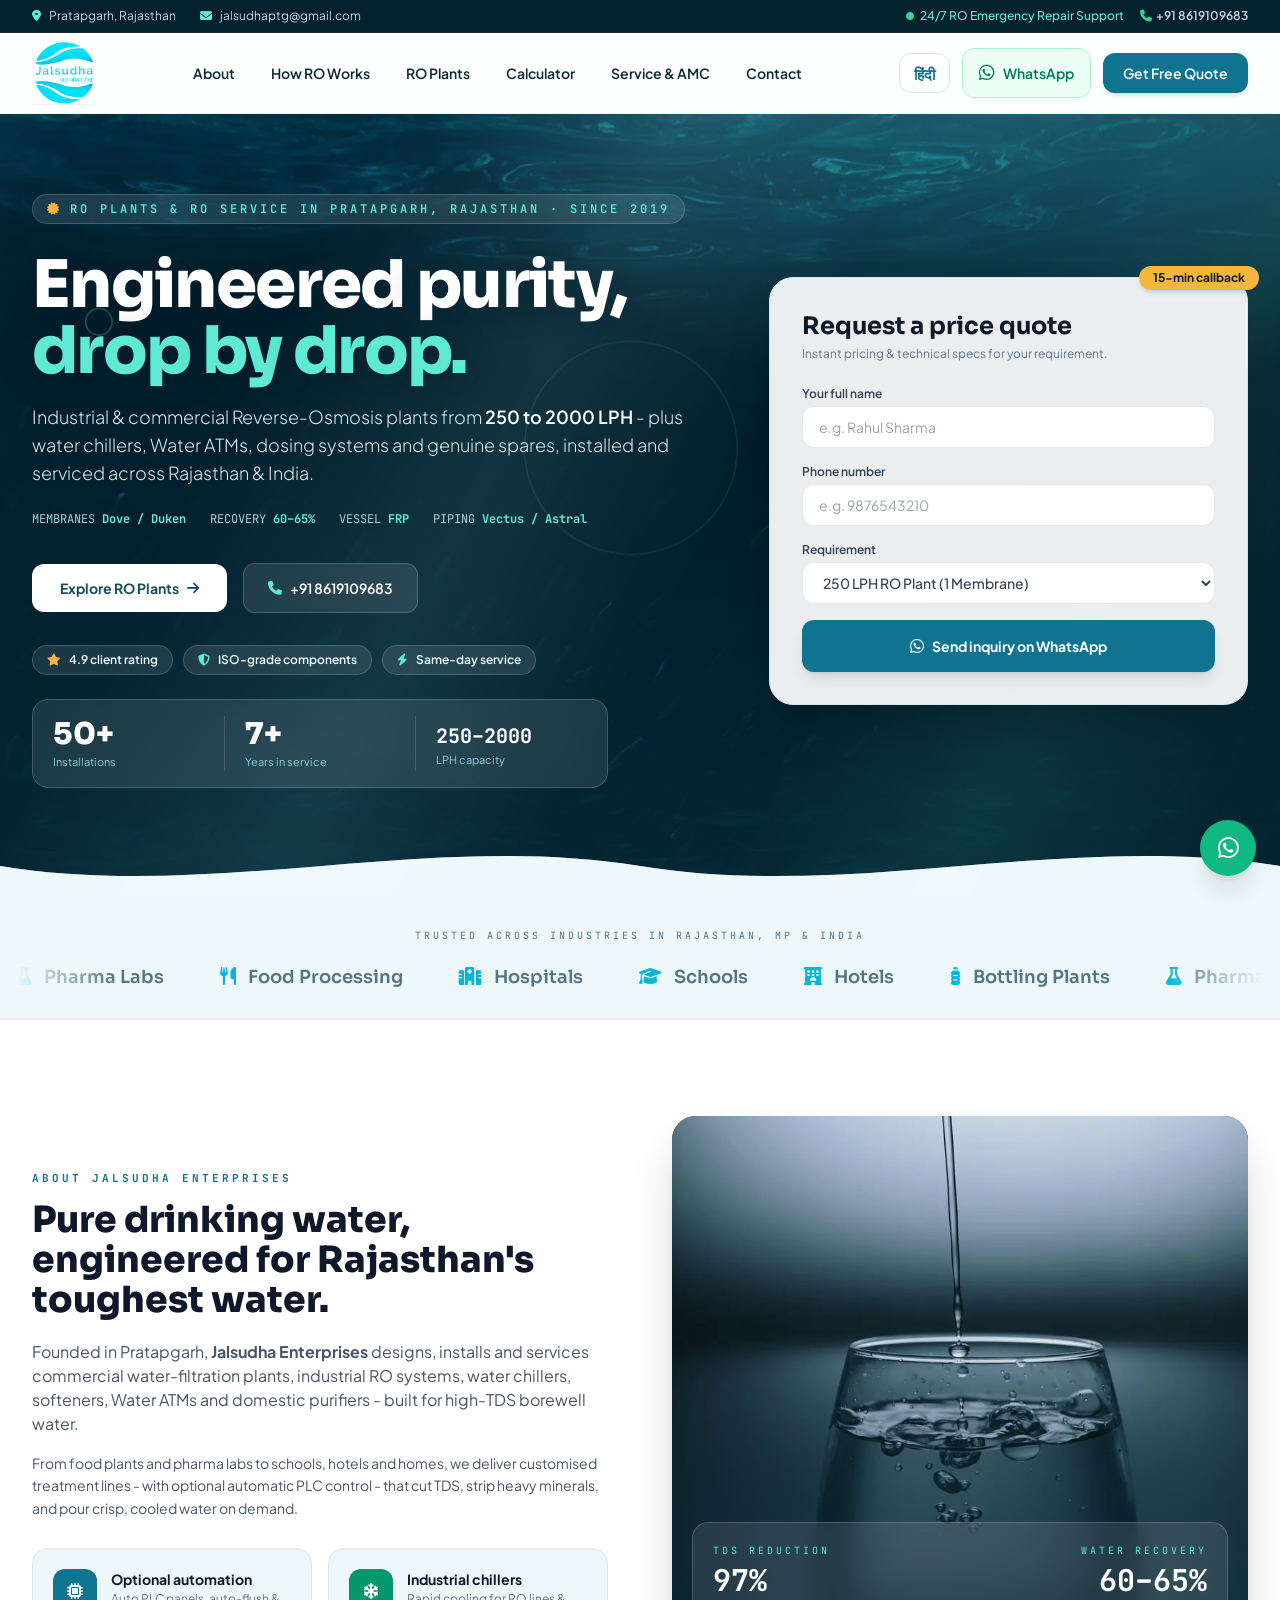
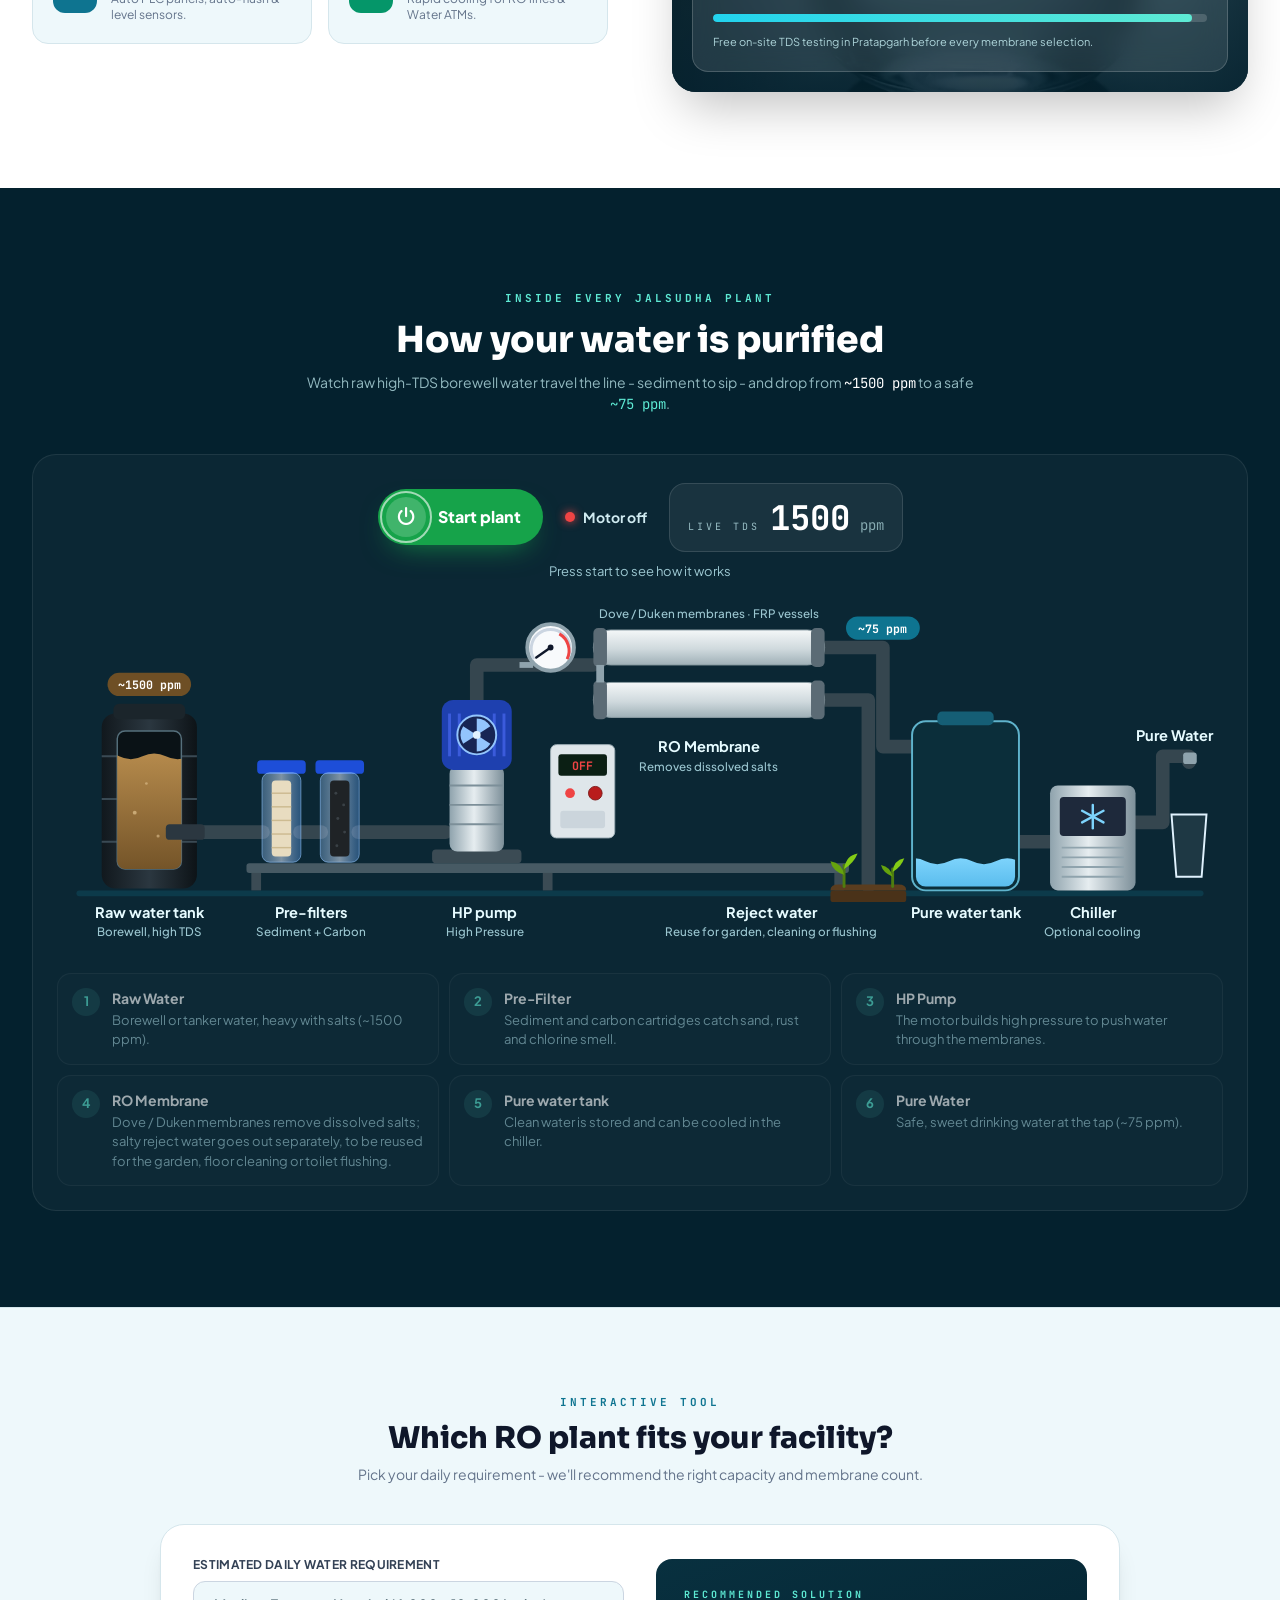
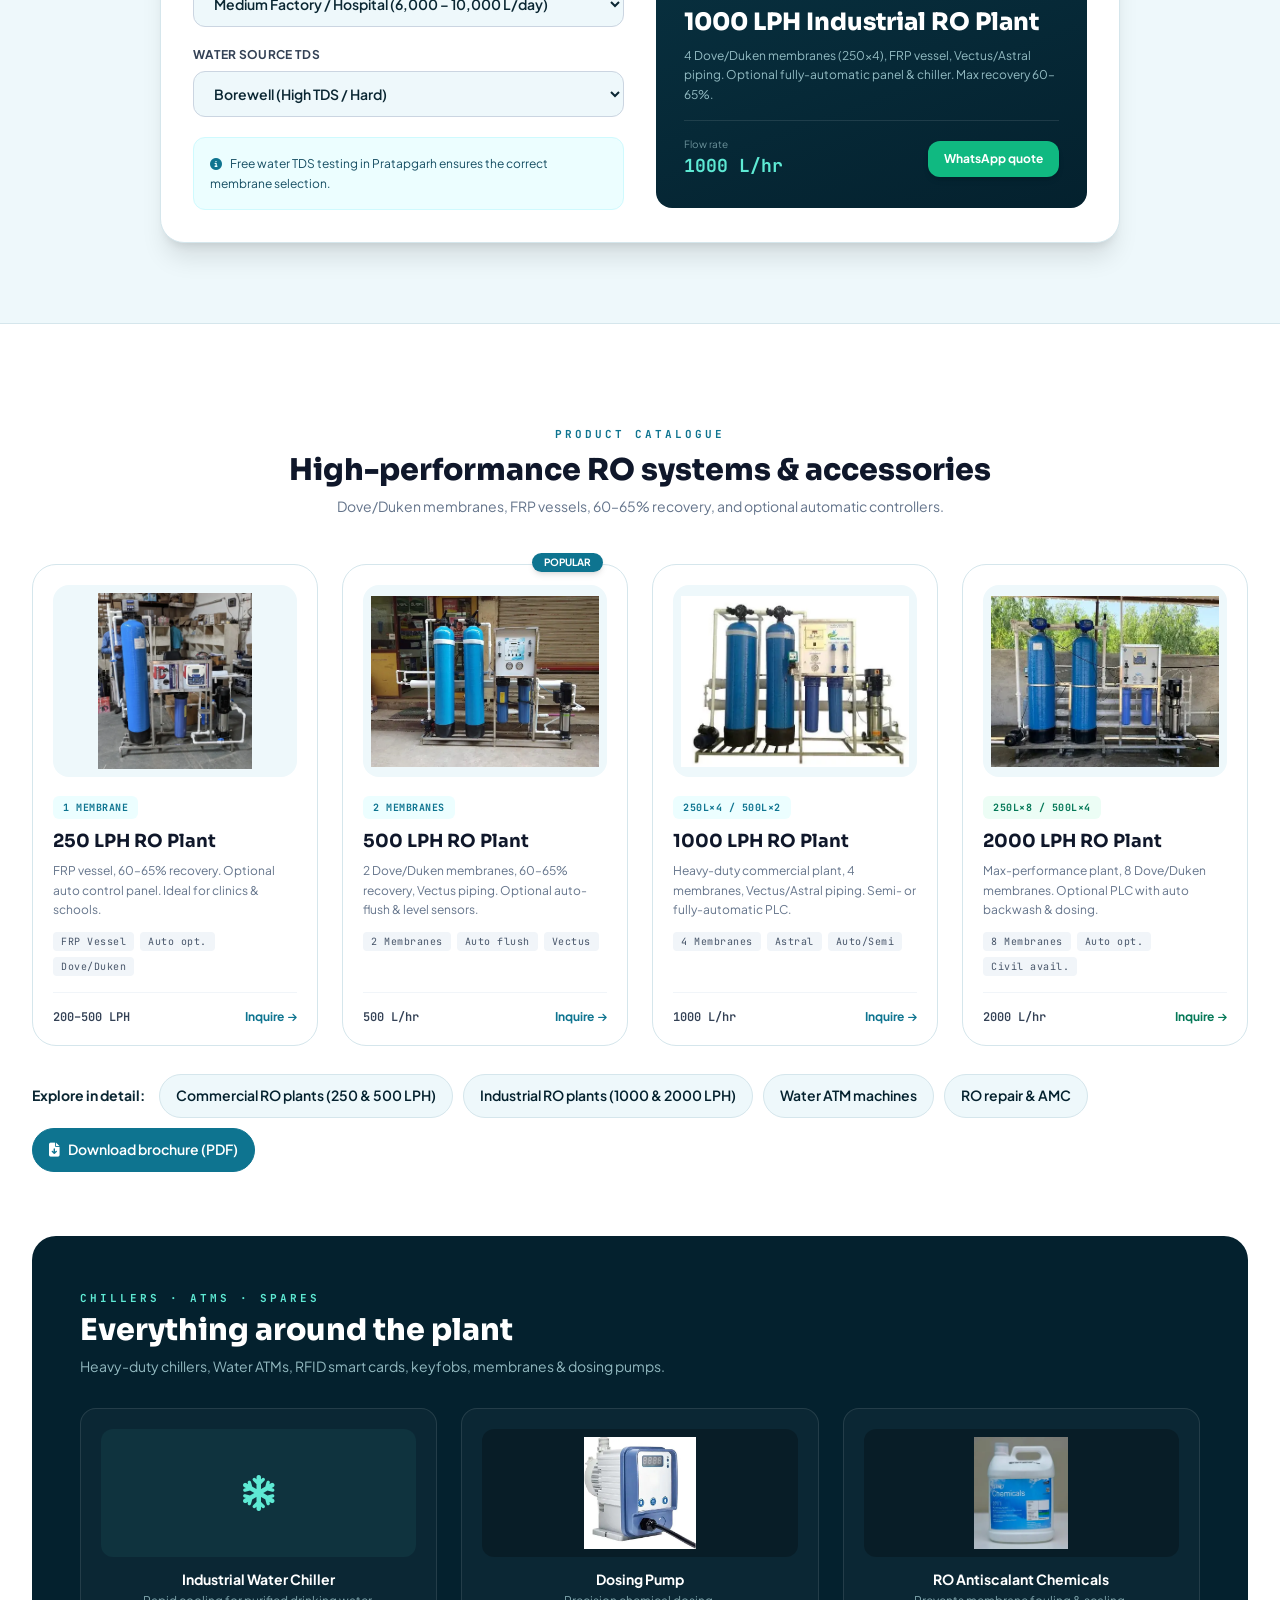
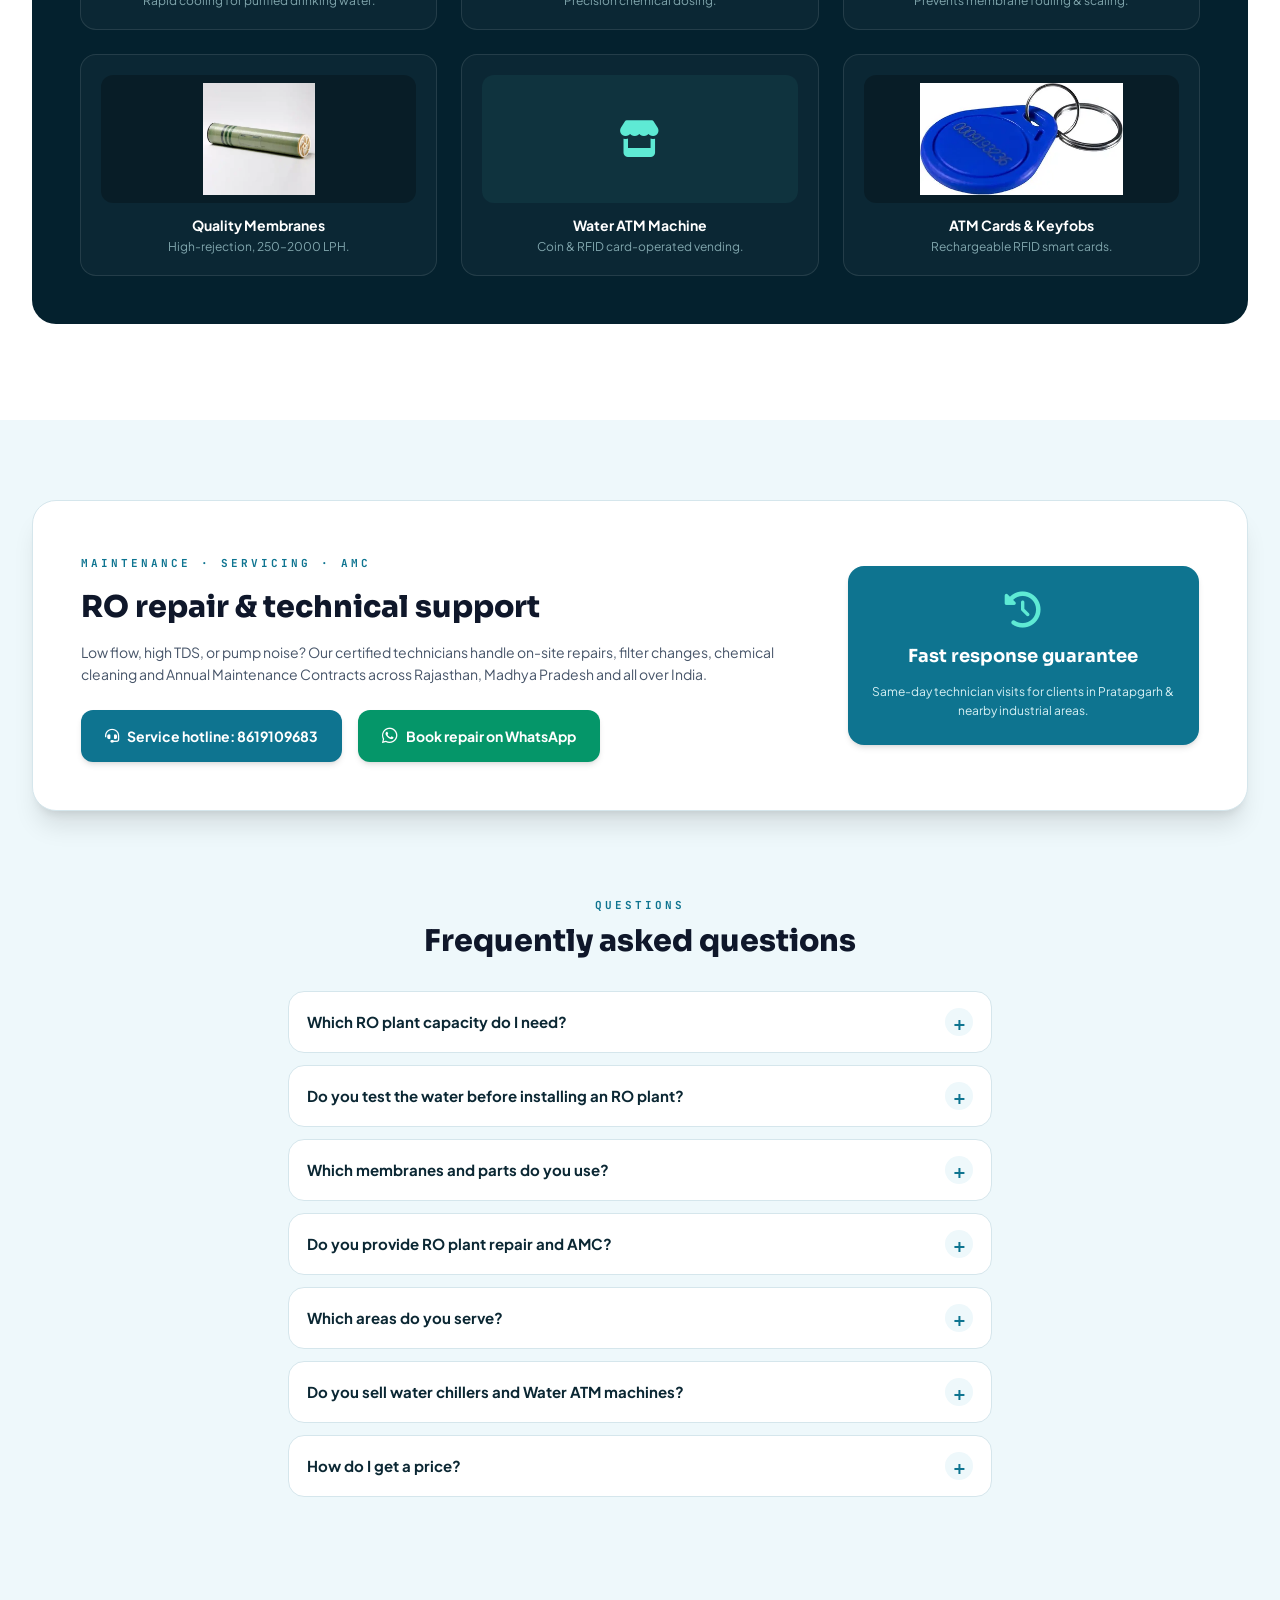
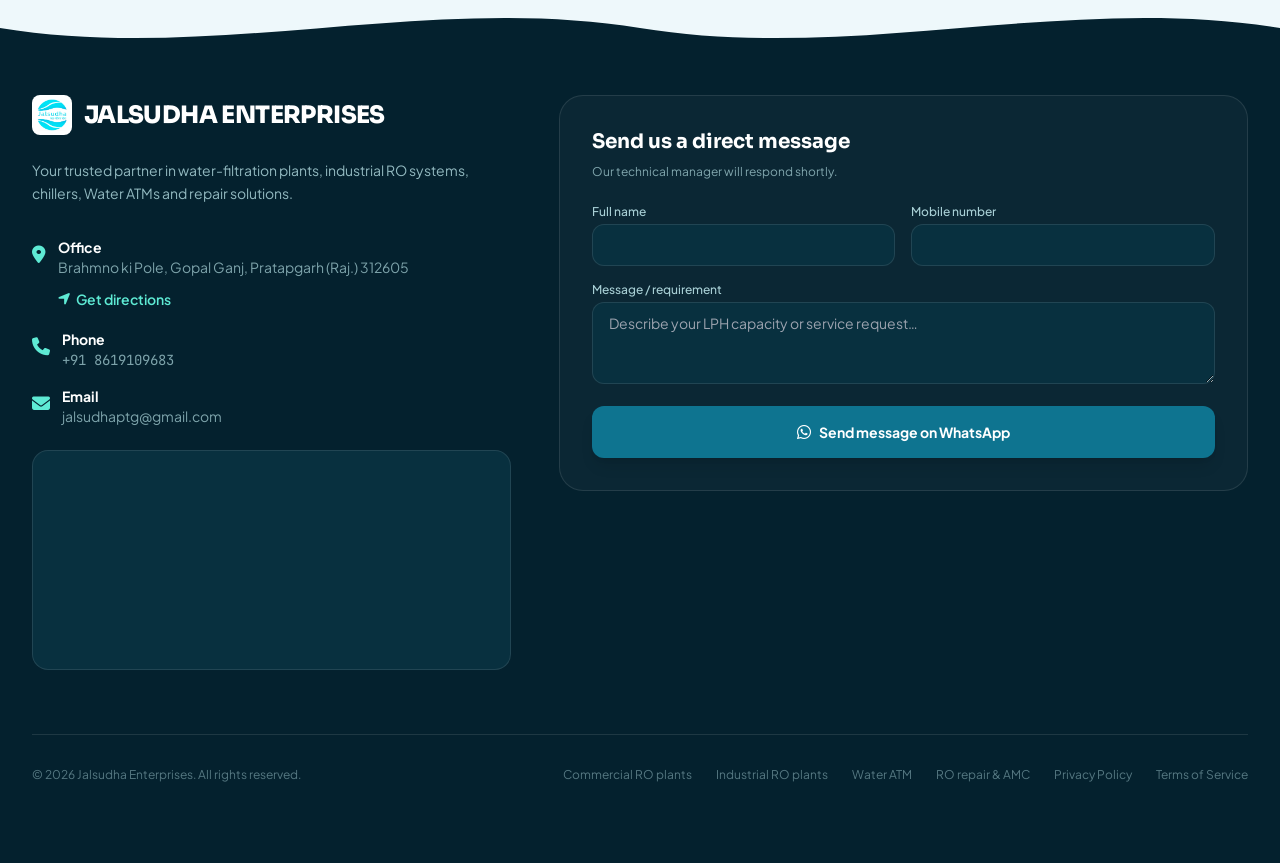
==== commit 3b8be7a4: "Turn on lead emails (Web3Forms)" ====
--- a/index.html
+++ b/index.html
@@ -1183,7 +1183,7 @@
         const WA_NUMBER='919309318742';
         // every enquiry is also emailed to the business (Web3Forms, free), so a lead is kept even if the
         // visitor never presses Send in WhatsApp. Paste the access key from web3forms.com below.
-        const LEAD_KEY='';
+        const LEAD_KEY='a39f2453-fd44-4791-8ea4-89776db4f007';
         function saveLead(form, fields){
             if(!LEAD_KEY || form.querySelector('[name="_honey"]').value) return;   // no key yet / bots fill the hidden field
             try{
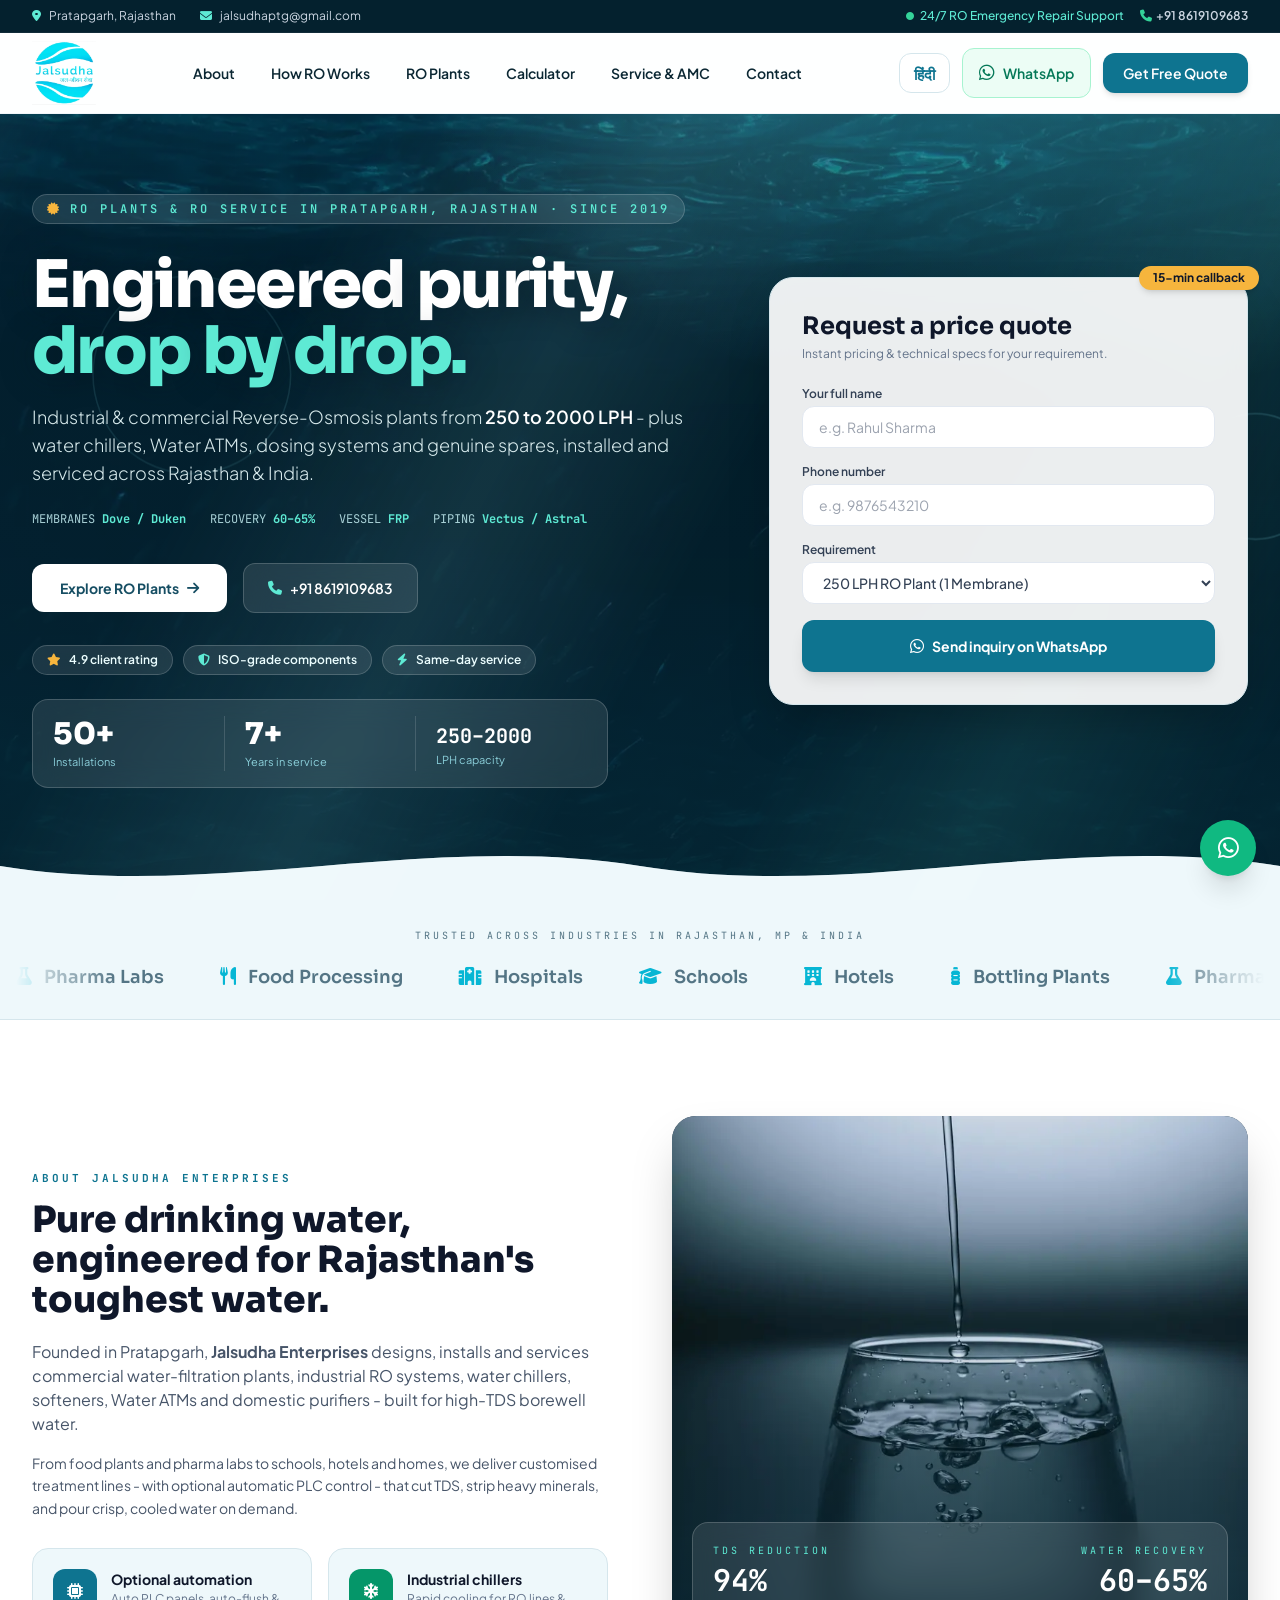
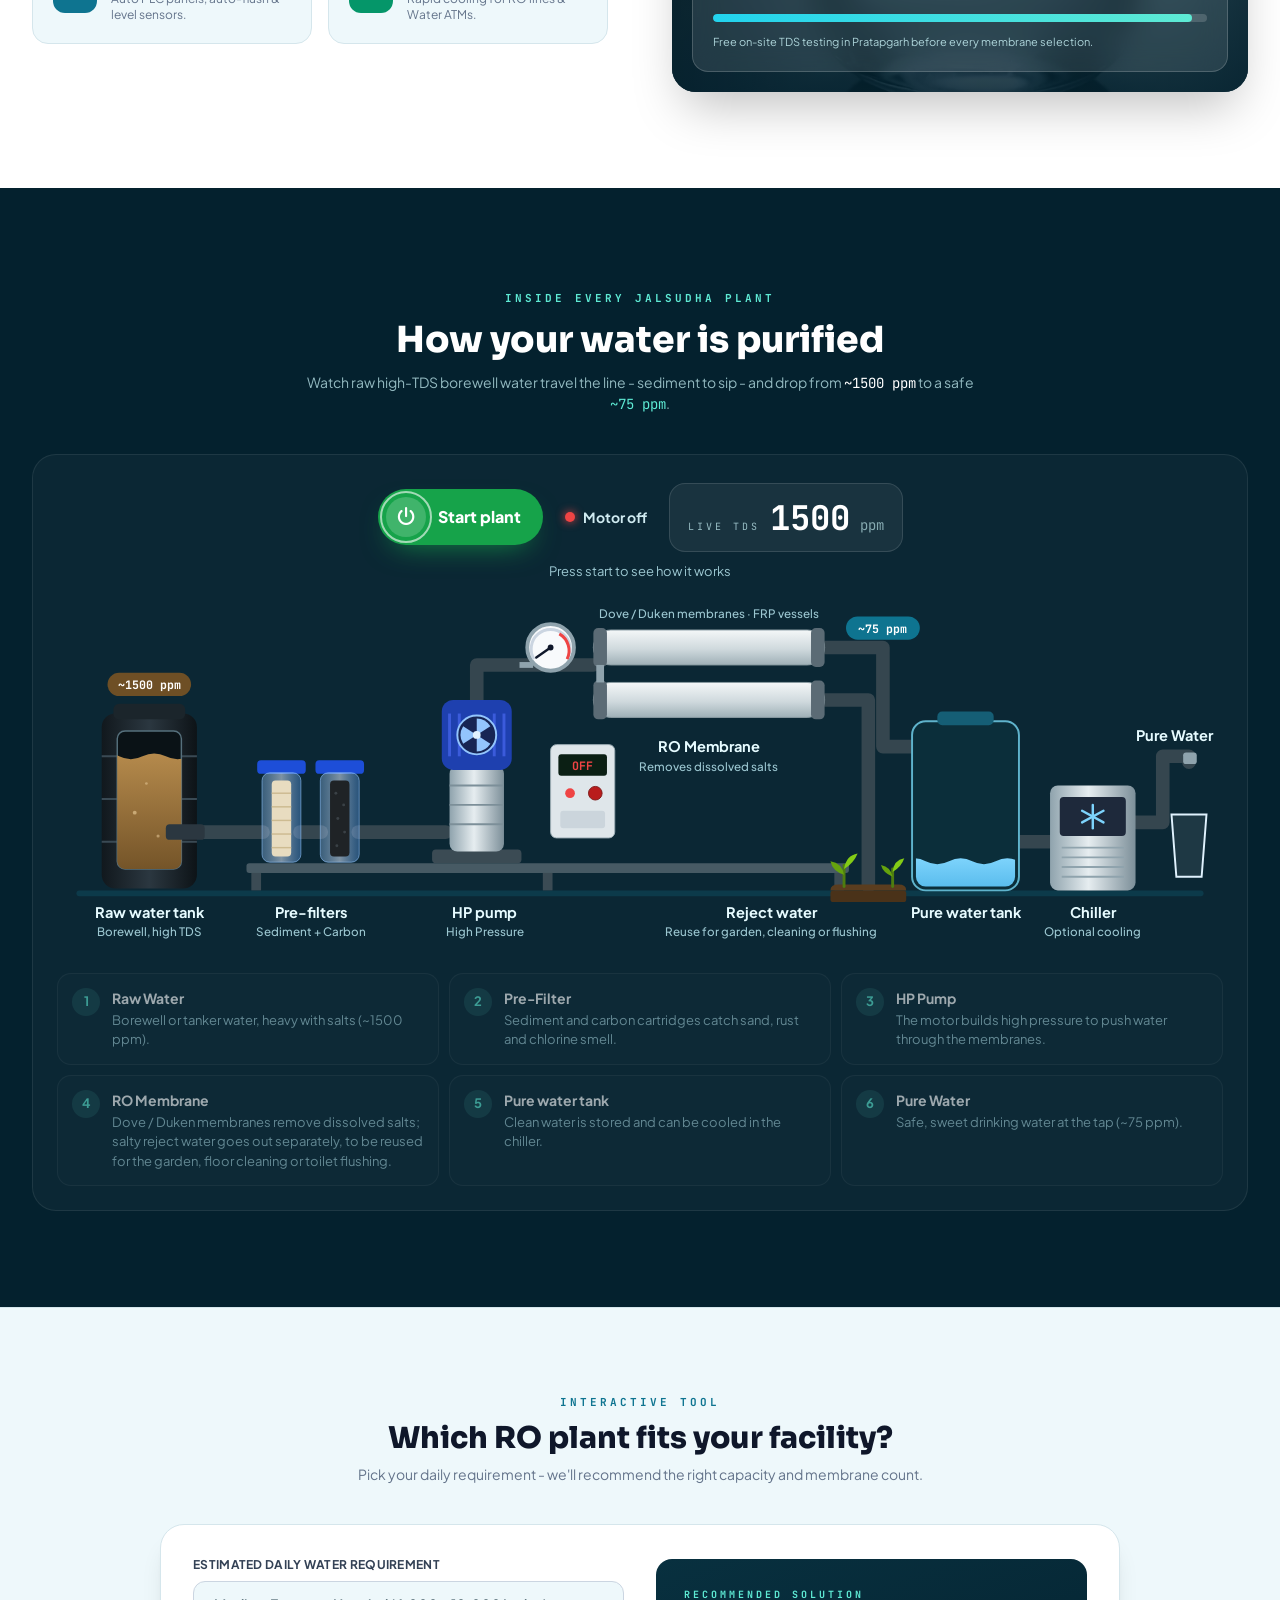
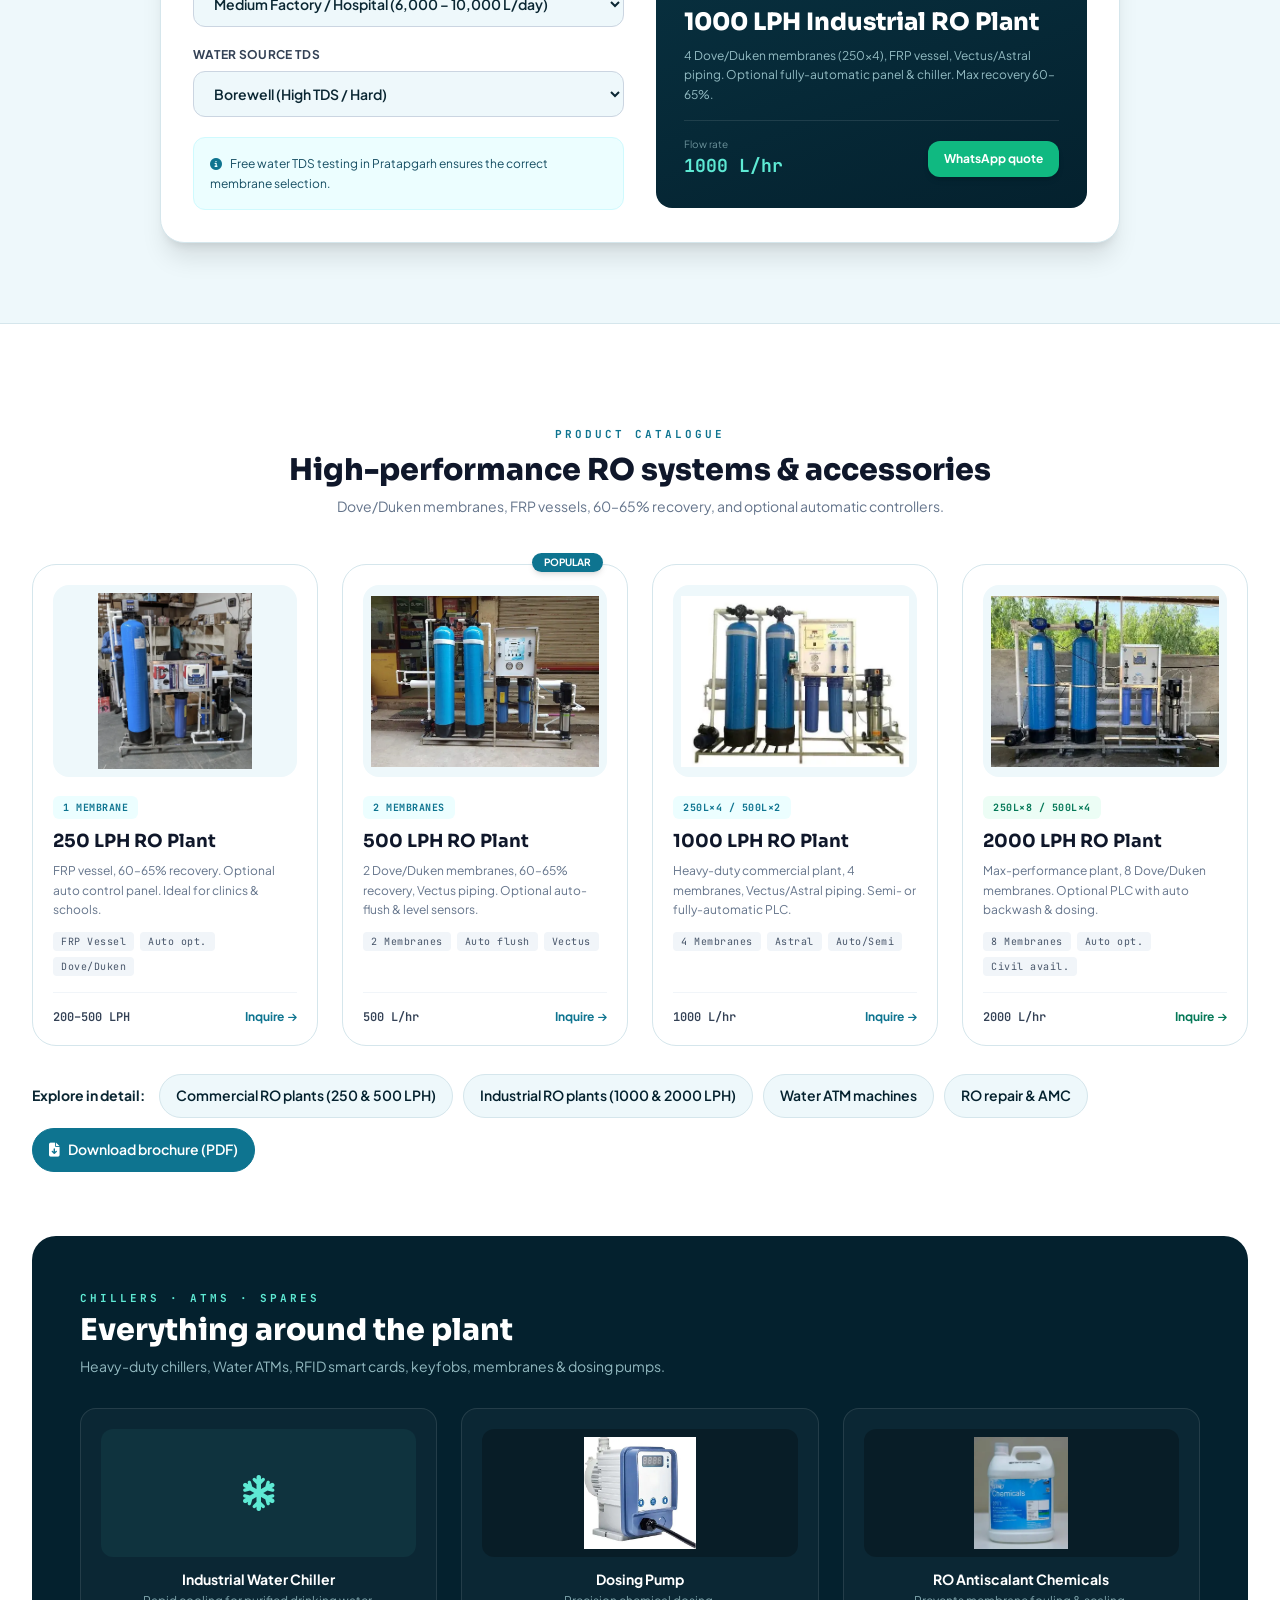
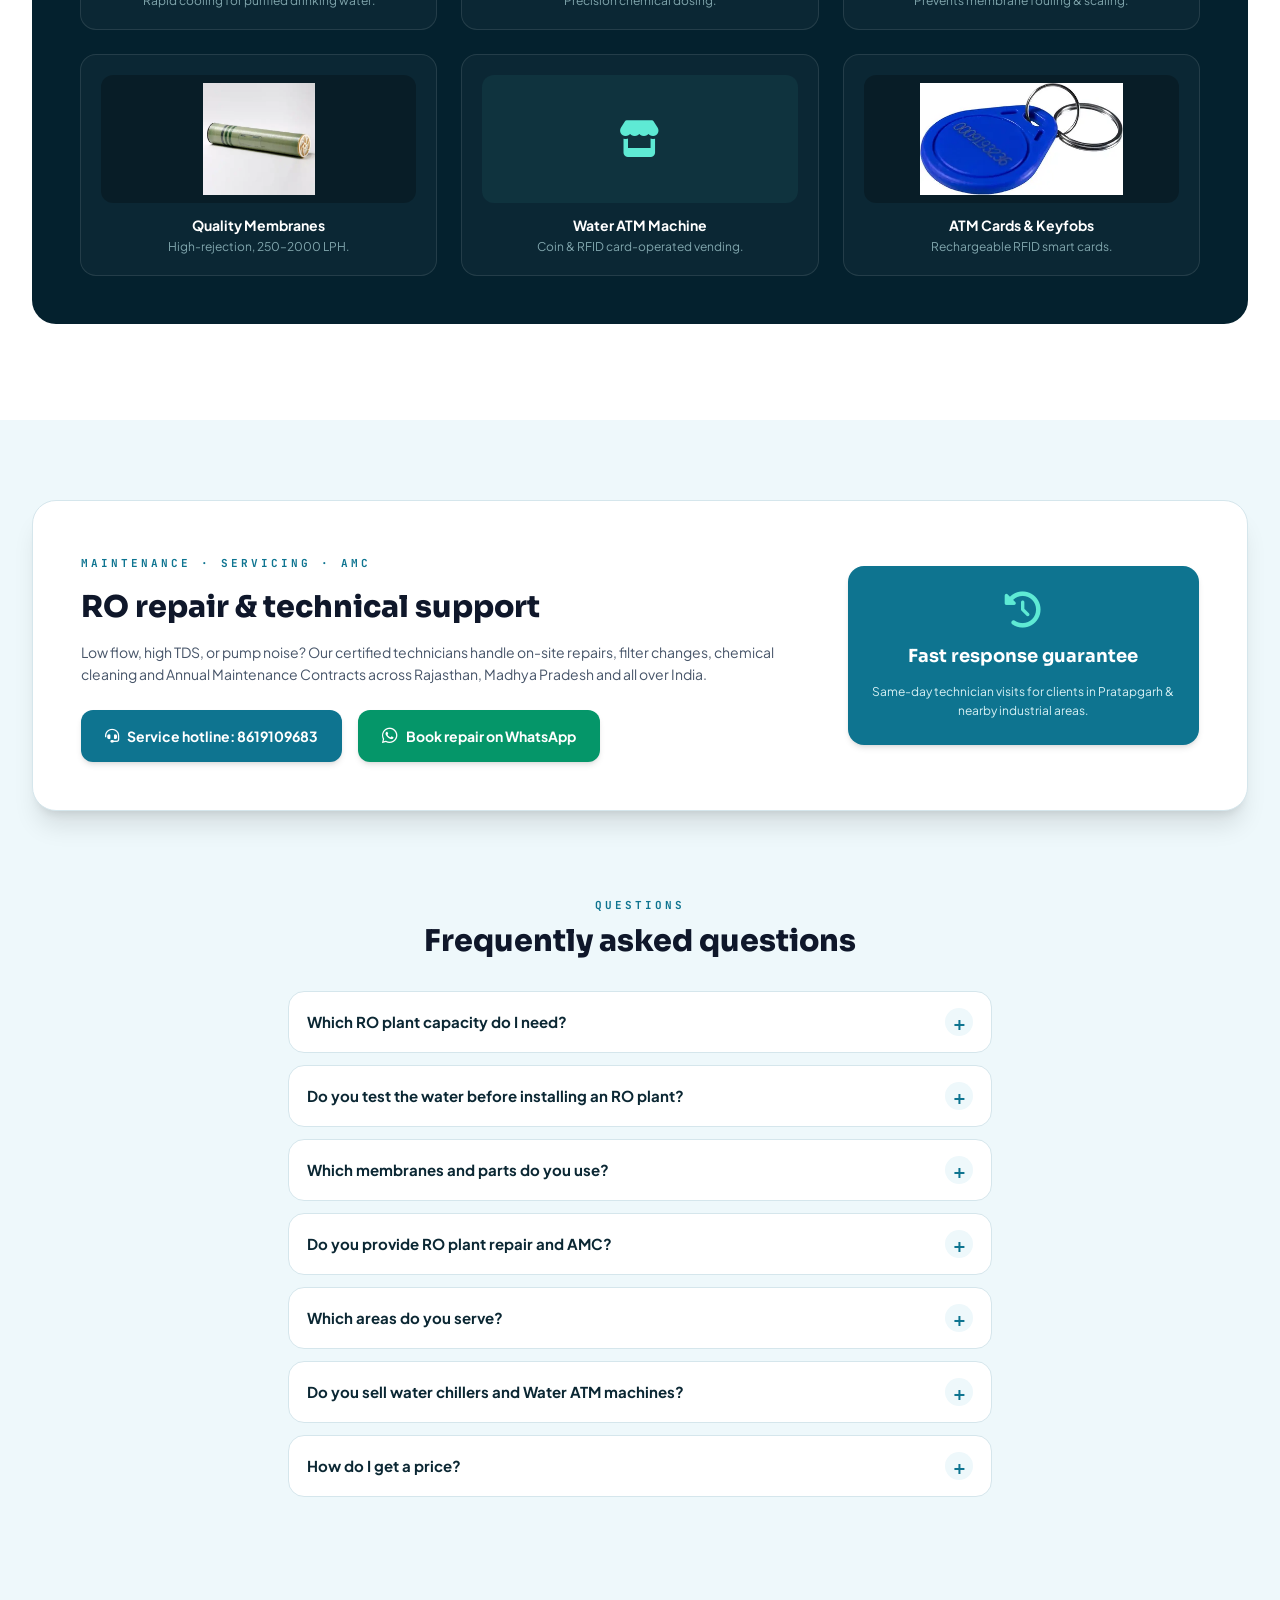
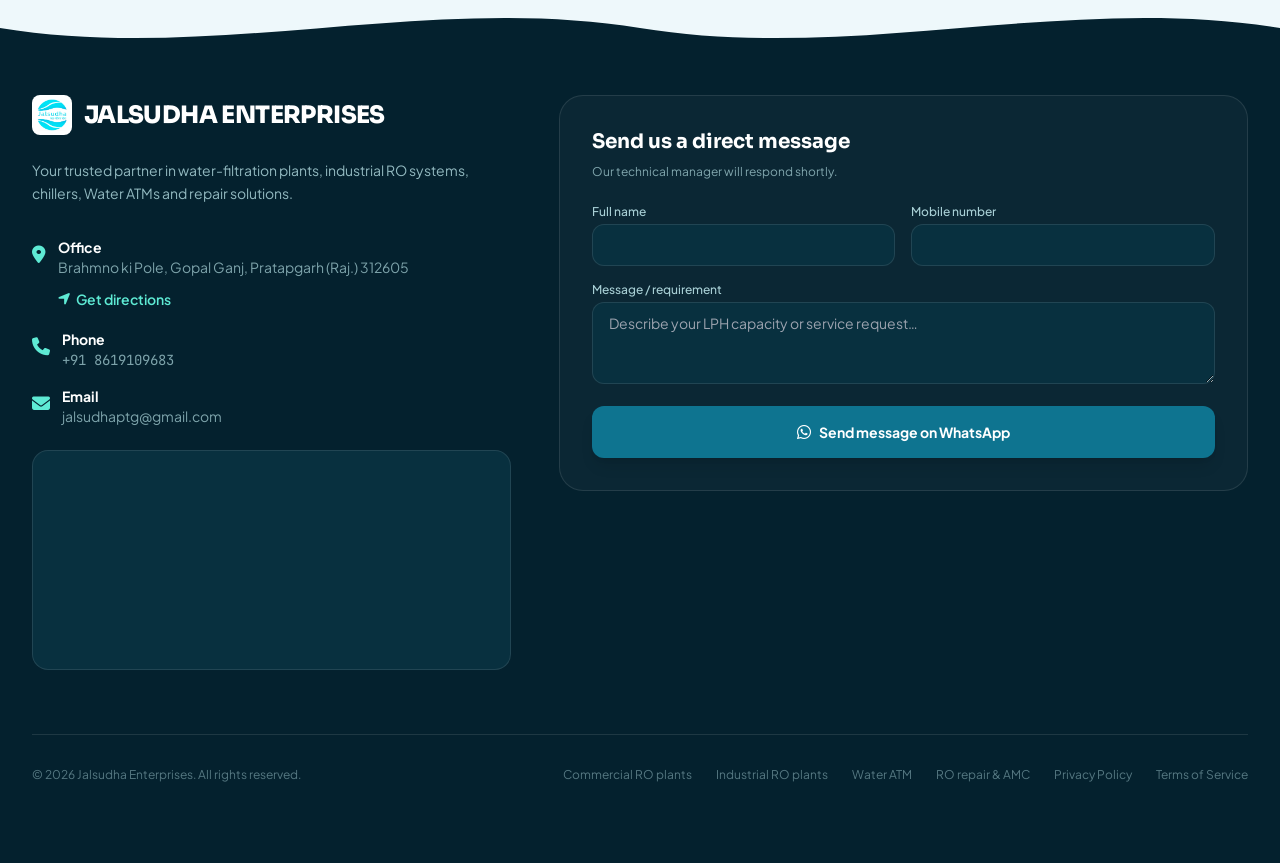
==== commit 583c9331: "Lead emails: send as simple form data" ====
--- a/index.html
+++ b/index.html
@@ -1187,9 +1187,12 @@
         function saveLead(form, fields){
             if(!LEAD_KEY || form.querySelector('[name="_honey"]').value) return;   // no key yet / bots fill the hidden field
             try{
-                fetch('https://api.web3forms.com/submit', { method:'POST', keepalive:true, headers:{ 'Content-Type':'application/json', 'Accept':'application/json' },
-                    body: JSON.stringify(Object.assign({ access_key:LEAD_KEY, subject:'New website enquiry - Jalsudha', from_name:'Jalsudha website',
-                        Page: location.href, Language: document.documentElement.lang }, fields)) }).catch(()=>{});
+                // plain form data (a "simple" request, like a normal HTML form) so it isn't blocked by extra CORS checks
+                const data = new FormData();
+                const all = Object.assign({ access_key:LEAD_KEY, subject:'New website enquiry - Jalsudha', from_name:'Jalsudha website',
+                    Page: location.href, Language: document.documentElement.lang }, fields);
+                Object.keys(all).forEach(k => data.append(k, all[k]));
+                fetch('https://api.web3forms.com/submit', { method:'POST', keepalive:true, body:data }).catch(()=>{});
             }catch(e){}
         }        function sendToWhatsApp(lines){
             const url='https://wa.me/'+WA_NUMBER+'?text='+encodeURIComponent(lines.join('\n'));
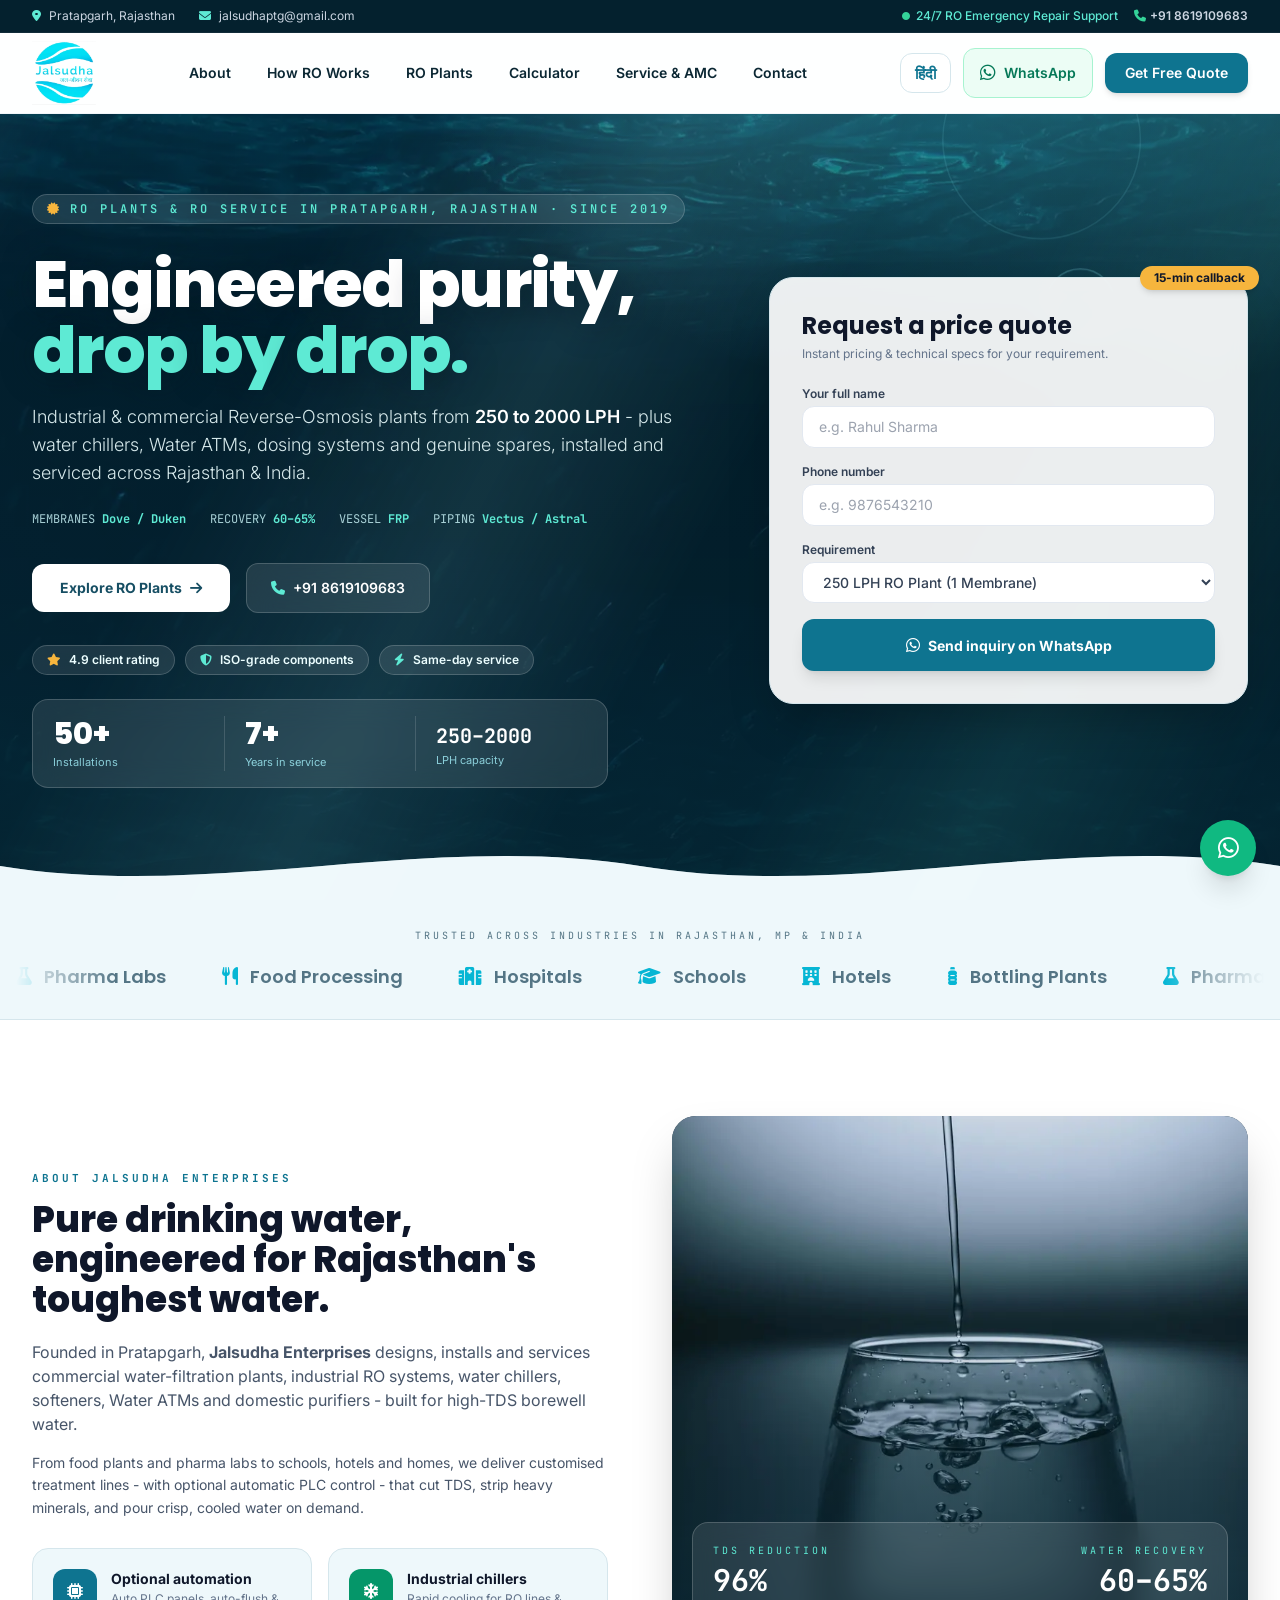
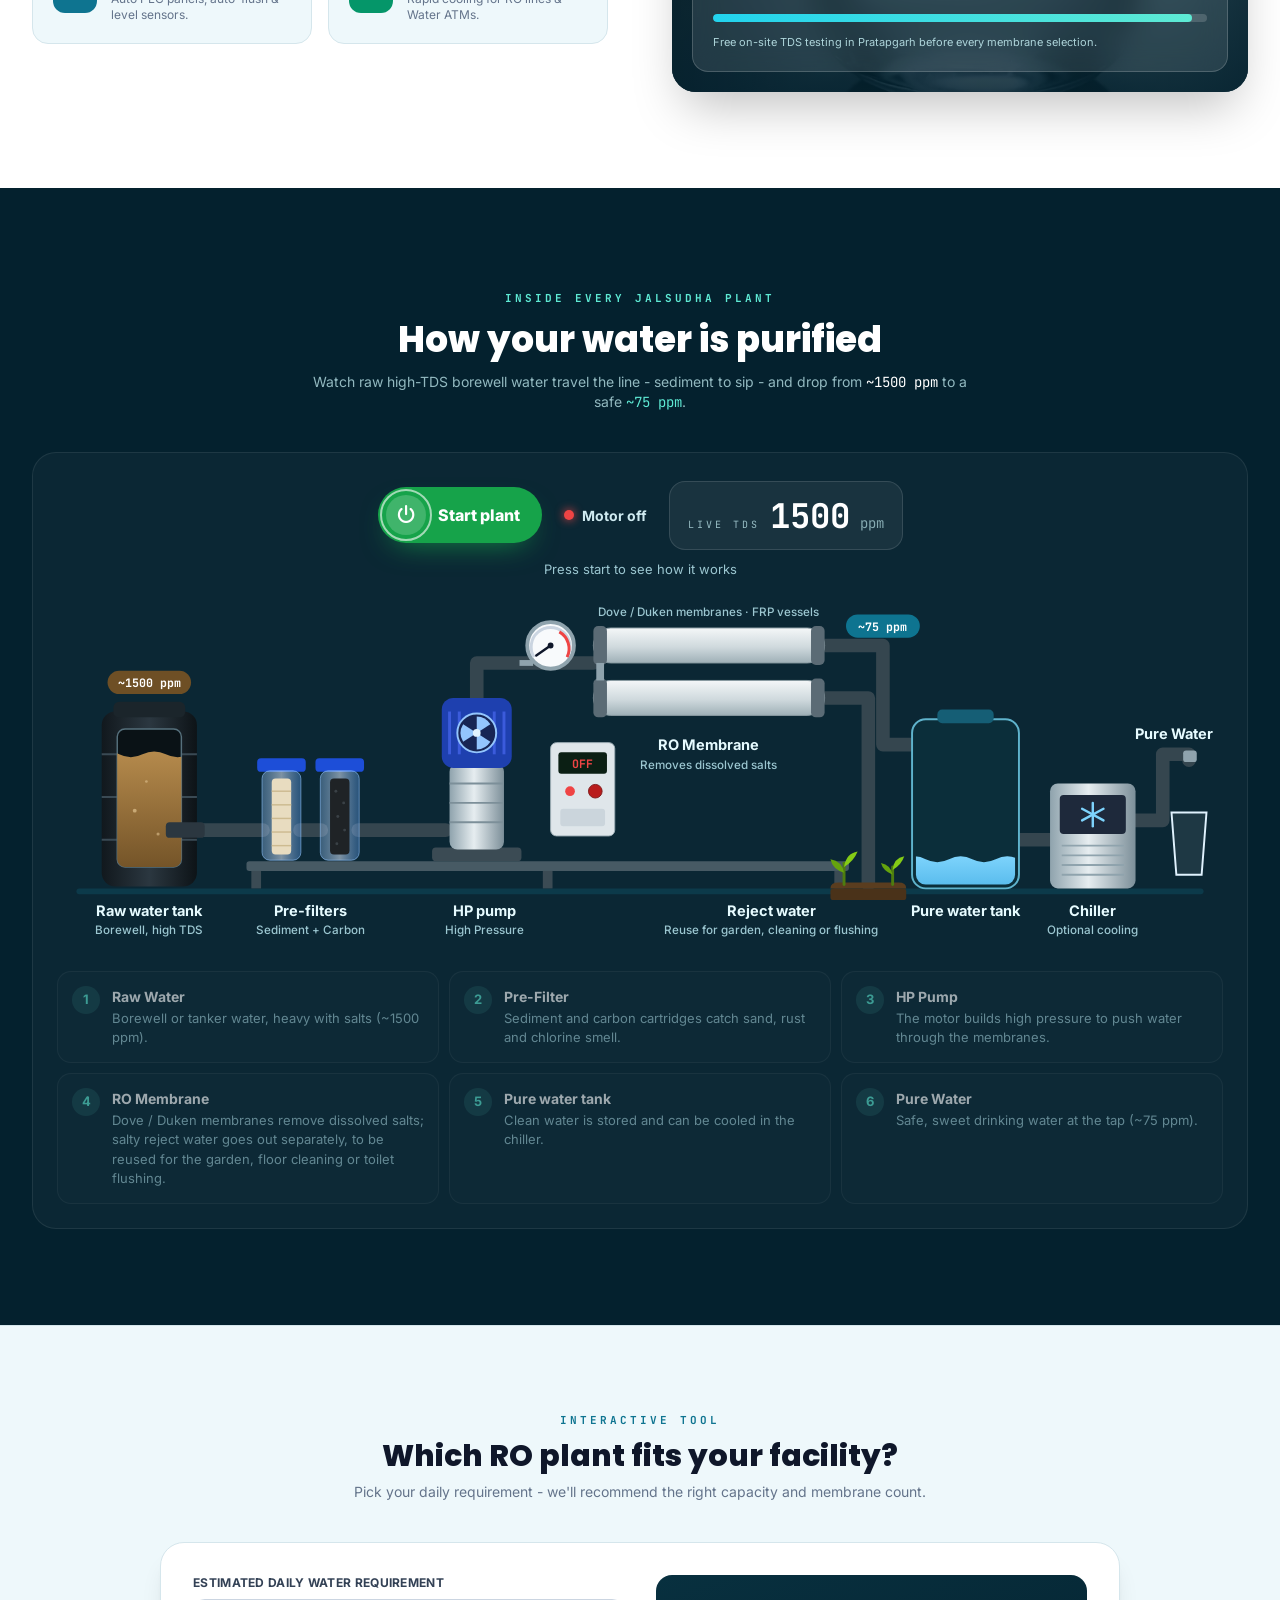
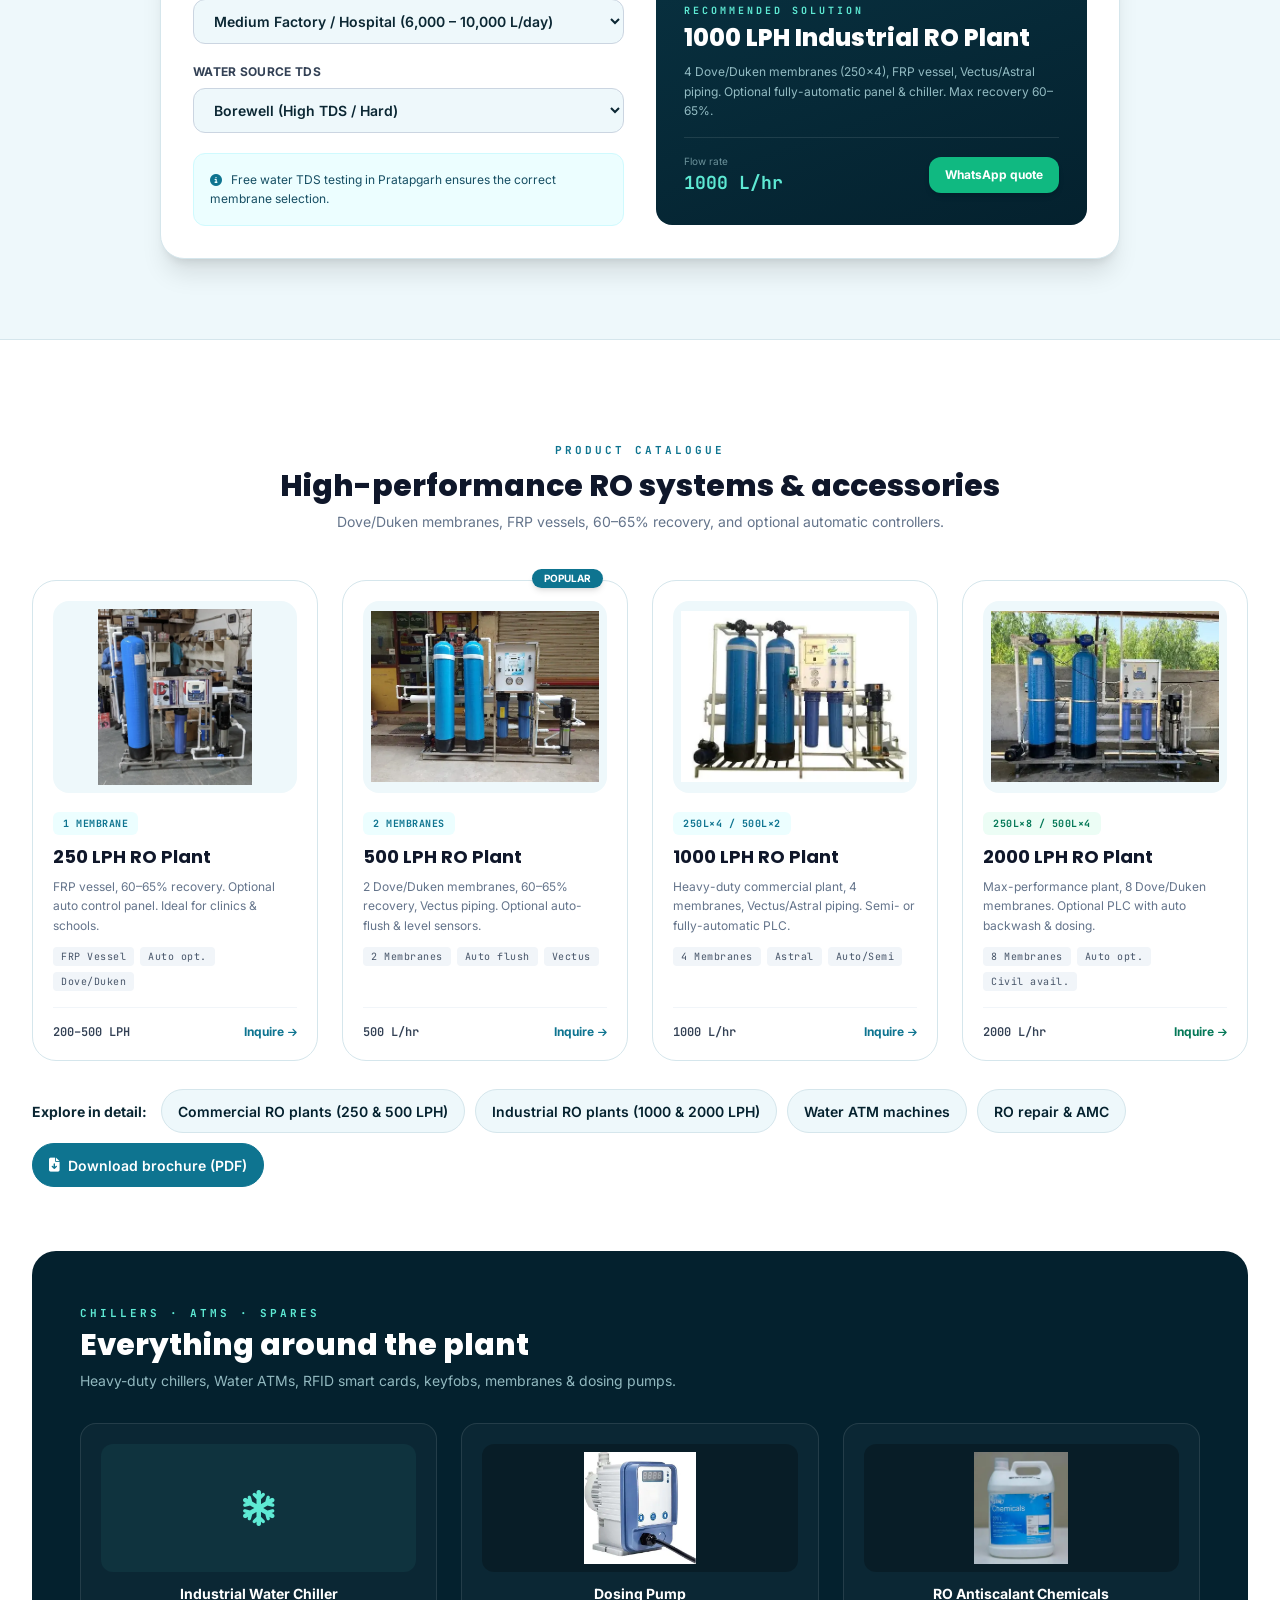
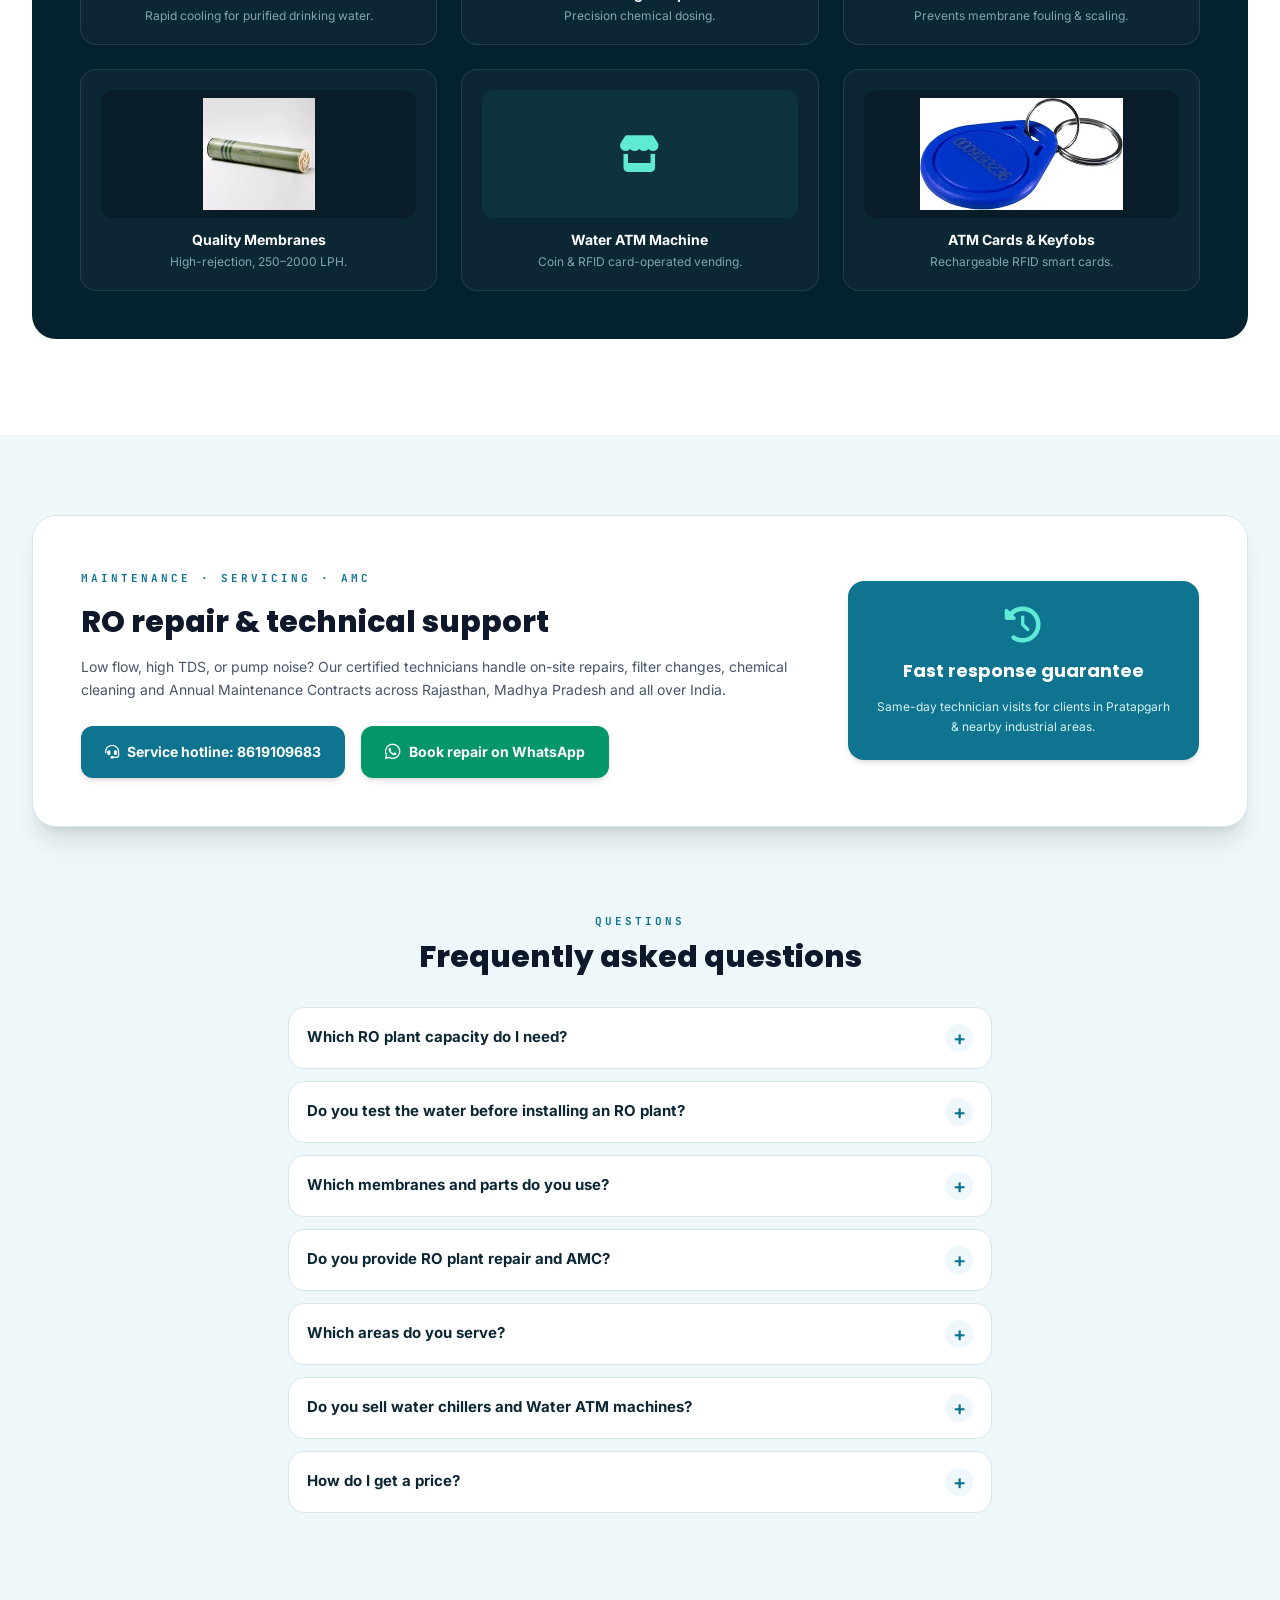
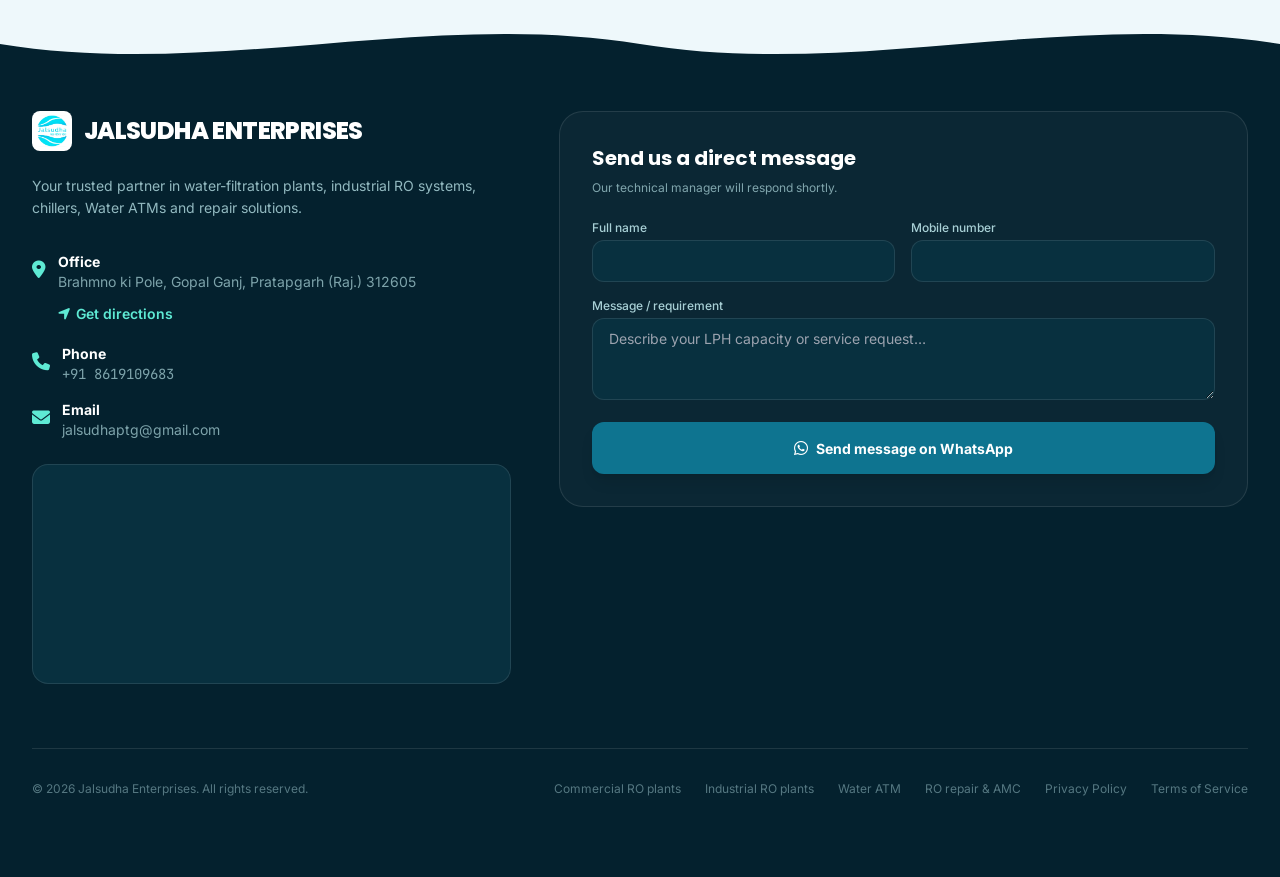
==== commit e9540f2b: "Switch fonts to Poppins (headings) and Inter (body) Co-Authored-By: Claude Opus 5.5 <noreply@anthrop" ====
--- a/index.html
+++ b/index.html
@@ -34,7 +34,7 @@
     <noscript><link rel="stylesheet" href="https://cdnjs.cloudflare.com/ajax/libs/font-awesome/6.4.0/css/all.min.css"></noscript>
     <link rel="preconnect" href="https://fonts.googleapis.com">
     <link rel="preconnect" href="https://fonts.gstatic.com" crossorigin>
-    <link href="https://fonts.googleapis.com/css2?family=Sora:wght@600;700;800&family=Plus+Jakarta+Sans:wght@300;400;500;600;700&family=JetBrains+Mono:wght@400;500;700&display=swap" rel="stylesheet">
+    <link href="https://fonts.googleapis.com/css2?family=Poppins:wght@600;700;800&family=Inter:wght@300;400;500;600;700&family=JetBrains+Mono:wght@400;500;700&display=swap" rel="stylesheet">
     <style>
         :root{
             --ink:#04212e; --ink-2:#08303f; --ink-3:#0d3d4f;
@@ -48,7 +48,7 @@
         body{ background:var(--paper); color:var(--text); }
         a, button, select, input[type="submit"], .cursor-pointer{ cursor:pointer !important; }
         ::selection{ background:var(--mint); color:var(--ink); }
-        .font-display{ font-family:'Sora',sans-serif; }
+        .font-display{ font-family:'Poppins',sans-serif; }
         .font-mono{ font-family:'JetBrains Mono',monospace; }
         h1,h2,h3{ text-wrap:balance; }
 
@@ -259,8 +259,8 @@
         .plant-svg{ display:block; width:100%; min-width:900px; height:auto; }
         @media (min-width:1024px){ .plant-svg{ min-width:0; } }
 
-        .plant-svg .lbl{ fill:#e6fbff; font:700 15px 'Plus Jakarta Sans', sans-serif; }
-        .plant-svg .sub{ fill:#9cc7d1; font:500 12px 'Plus Jakarta Sans', sans-serif; }
+        .plant-svg .lbl{ fill:#e6fbff; font:700 15px 'Inter', sans-serif; }
+        .plant-svg .sub{ fill:#9cc7d1; font:500 12px 'Inter', sans-serif; }
         .plant-svg .tag-t{ fill:#fff; font:700 12px 'JetBrains Mono', monospace; }
         .plant-svg .panel-t{ fill:#ef4444; font:700 12px 'JetBrains Mono', monospace; transition:fill .3s; }
         .running .plant-svg .panel-t{ fill:#22c55e; }
@@ -354,13 +354,13 @@
 
         /* ---------- Language switch + Hindi typography ---------- */
         .lang-btn{ height:40px; padding:0 14px; border-radius:12px; border:1.5px solid var(--line); background:#fff;
-            color:var(--aqua-deep); font:700 15px/1 'Mukta','Plus Jakarta Sans',sans-serif; cursor:pointer; transition:background .2s, border-color .2s; }
+            color:var(--aqua-deep); font:700 15px/1 'Mukta','Inter',sans-serif; cursor:pointer; transition:background .2s, border-color .2s; }
         .lang-btn:hover{ background:#ecfeff; border-color:var(--aqua); }
         .lang-btn:focus-visible{ outline:3px solid var(--aqua); outline-offset:2px; }
         /* Devanagari needs its own font, no letter-spacing (it breaks joined letters) and taller lines */
         html[lang="hi"] body, html[lang="hi"] .font-display, html[lang="hi"] .font-mono, html[lang="hi"] .eyebrow,
         html[lang="hi"] .chip, html[lang="hi"] .spec-strip, html[lang="hi"] .pl-txt, html[lang="hi"] input,
-        html[lang="hi"] select, html[lang="hi"] textarea, html[lang="hi"] button{ font-family:'Mukta','Plus Jakarta Sans',sans-serif; }
+        html[lang="hi"] select, html[lang="hi"] textarea, html[lang="hi"] button{ font-family:'Mukta','Inter',sans-serif; }
         html[lang="hi"] *{ letter-spacing:0 !important; }
         html[lang="hi"] h1, html[lang="hi"] h2, html[lang="hi"] h3, html[lang="hi"] .headline{ line-height:1.3 !important; }
         html[lang="hi"] p, html[lang="hi"] li{ line-height:1.75; }
--- a/tw.css
+++ b/tw.css
@@ -1 +1 @@
-*,:after,:before{--tw-border-spacing-x:0;--tw-border-spacing-y:0;--tw-translate-x:0;--tw-translate-y:0;--tw-rotate:0;--tw-skew-x:0;--tw-skew-y:0;--tw-scale-x:1;--tw-scale-y:1;--tw-pan-x: ;--tw-pan-y: ;--tw-pinch-zoom: ;--tw-scroll-snap-strictness:proximity;--tw-gradient-from-position: ;--tw-gradient-via-position: ;--tw-gradient-to-position: ;--tw-ordinal: ;--tw-slashed-zero: ;--tw-numeric-figure: ;--tw-numeric-spacing: ;--tw-numeric-fraction: ;--tw-ring-inset: ;--tw-ring-offset-width:0px;--tw-ring-offset-color:#fff;--tw-ring-color:rgba(59,130,246,.5);--tw-ring-offset-shadow:0 0 #0000;--tw-ring-shadow:0 0 #0000;--tw-shadow:0 0 #0000;--tw-shadow-colored:0 0 #0000;--tw-blur: ;--tw-brightness: ;--tw-contrast: ;--tw-grayscale: ;--tw-hue-rotate: ;--tw-invert: ;--tw-saturate: ;--tw-sepia: ;--tw-drop-shadow: ;--tw-backdrop-blur: ;--tw-backdrop-brightness: ;--tw-backdrop-contrast: ;--tw-backdrop-grayscale: ;--tw-backdrop-hue-rotate: ;--tw-backdrop-invert: ;--tw-backdrop-opacity: ;--tw-backdrop-saturate: ;--tw-backdrop-sepia: ;--tw-contain-size: ;--tw-contain-layout: ;--tw-contain-paint: ;--tw-contain-style: }::backdrop{--tw-border-spacing-x:0;--tw-border-spacing-y:0;--tw-translate-x:0;--tw-translate-y:0;--tw-rotate:0;--tw-skew-x:0;--tw-skew-y:0;--tw-scale-x:1;--tw-scale-y:1;--tw-pan-x: ;--tw-pan-y: ;--tw-pinch-zoom: ;--tw-scroll-snap-strictness:proximity;--tw-gradient-from-position: ;--tw-gradient-via-position: ;--tw-gradient-to-position: ;--tw-ordinal: ;--tw-slashed-zero: ;--tw-numeric-figure: ;--tw-numeric-spacing: ;--tw-numeric-fraction: ;--tw-ring-inset: ;--tw-ring-offset-width:0px;--tw-ring-offset-color:#fff;--tw-ring-color:rgba(59,130,246,.5);--tw-ring-offset-shadow:0 0 #0000;--tw-ring-shadow:0 0 #0000;--tw-shadow:0 0 #0000;--tw-shadow-colored:0 0 #0000;--tw-blur: ;--tw-brightness: ;--tw-contrast: ;--tw-grayscale: ;--tw-hue-rotate: ;--tw-invert: ;--tw-saturate: ;--tw-sepia: ;--tw-drop-shadow: ;--tw-backdrop-blur: ;--tw-backdrop-brightness: ;--tw-backdrop-contrast: ;--tw-backdrop-grayscale: ;--tw-backdrop-hue-rotate: ;--tw-backdrop-invert: ;--tw-backdrop-opacity: ;--tw-backdrop-saturate: ;--tw-backdrop-sepia: ;--tw-contain-size: ;--tw-contain-layout: ;--tw-contain-paint: ;--tw-contain-style: }/*! tailwindcss v3.4.17 | MIT License | https://tailwindcss.com*/*,:after,:before{border:0 solid #e5e7eb;box-sizing:border-box}:after,:before{--tw-content:""}:host,html{line-height:1.5;-webkit-text-size-adjust:100%;font-family:Plus Jakarta Sans,sans-serif;font-feature-settings:normal;font-variation-settings:normal;-moz-tab-size:4;-o-tab-size:4;tab-size:4;-webkit-tap-highlight-color:transparent}body{line-height:inherit;margin:0}hr{border-top-width:1px;color:inherit;height:0}abbr:where([title]){-webkit-text-decoration:underline dotted;text-decoration:underline dotted}h1,h2,h3,h4,h5,h6{font-size:inherit;font-weight:inherit}a{color:inherit;text-decoration:inherit}b,strong{font-weight:bolder}code,kbd,pre,samp{font-family:JetBrains Mono,monospace;font-feature-settings:normal;font-size:1em;font-variation-settings:normal}small{font-size:80%}sub,sup{font-size:75%;line-height:0;position:relative;vertical-align:baseline}sub{bottom:-.25em}sup{top:-.5em}table{border-collapse:collapse;border-color:inherit;text-indent:0}button,input,optgroup,select,textarea{color:inherit;font-family:inherit;font-feature-settings:inherit;font-size:100%;font-variation-settings:inherit;font-weight:inherit;letter-spacing:inherit;line-height:inherit;margin:0;padding:0}button,select{text-transform:none}button,input:where([type=button]),input:where([type=reset]),input:where([type=submit]){-webkit-appearance:button;background-color:transparent;background-image:none}:-moz-focusring{outline:auto}:-moz-ui-invalid{box-shadow:none}progress{vertical-align:baseline}::-webkit-inner-spin-button,::-webkit-outer-spin-button{height:auto}[type=search]{-webkit-appearance:textfield;outline-offset:-2px}::-webkit-search-decoration{-webkit-appearance:none}::-webkit-file-upload-button{-webkit-appearance:button;font:inherit}summary{display:list-item}blockquote,dd,dl,figure,h1,h2,h3,h4,h5,h6,hr,p,pre{margin:0}fieldset{margin:0}fieldset,legend{padding:0}menu,ol,ul{list-style:none;margin:0;padding:0}dialog{padding:0}textarea{resize:vertical}input::-moz-placeholder,textarea::-moz-placeholder{color:#9ca3af;opacity:1}input::placeholder,textarea::placeholder{color:#9ca3af;opacity:1}[role=button],button{cursor:pointer}:disabled{cursor:default}audio,canvas,embed,iframe,img,object,svg,video{display:block;vertical-align:middle}img,video{height:auto;max-width:100%}[hidden]:where(:not([hidden=until-found])){display:none}.visible{visibility:visible}.fixed{position:fixed}.absolute{position:absolute}.relative{position:relative}.sticky{position:sticky}.inset-0{inset:0}.-right-3{right:-.75rem}.-top-3{top:-.75rem}.bottom-5{bottom:1.25rem}.bottom-6{bottom:1.5rem}.bottom-\[-1px\]{bottom:-1px}.left-0{left:0}.left-5{left:1.25rem}.right-5{right:1.25rem}.right-6{right:1.5rem}.top-0{top:0}.z-10{z-index:10}.z-50{z-index:50}.mx-auto{margin-left:auto;margin-right:auto}.mb-1{margin-bottom:.25rem}.mb-10{margin-bottom:2.5rem}.mb-12{margin-bottom:3rem}.mb-2{margin-bottom:.5rem}.mb-3{margin-bottom:.75rem}.mb-4{margin-bottom:1rem}.mb-5{margin-bottom:1.25rem}.mb-6{margin-bottom:1.5rem}.mb-7{margin-bottom:1.75rem}.mb-8{margin-bottom:2rem}.mr-1\.5{margin-right:.375rem}.mr-2{margin-right:.5rem}.mt-0\.5{margin-top:.125rem}.mt-1{margin-top:.25rem}.mt-1\.5{margin-top:.375rem}.mt-10{margin-top:2.5rem}.mt-16{margin-top:4rem}.mt-2{margin-top:.5rem}.mt-3{margin-top:.75rem}.mt-4{margin-top:1rem}.mt-5{margin-top:1.25rem}.mt-6{margin-top:1.5rem}.mt-7{margin-top:1.75rem}.mt-8{margin-top:2rem}.mt-9{margin-top:2.25rem}.block{display:block}.inline-block{display:inline-block}.flex{display:flex}.inline-flex{display:inline-flex}.table{display:table}.grid{display:grid}.hidden{display:none}.aspect-\[4\/5\]{aspect-ratio:4/5}.h-10{height:2.5rem}.h-11{height:2.75rem}.h-14{height:3.5rem}.h-2{height:.5rem}.h-20{height:5rem}.h-32{height:8rem}.h-48{height:12rem}.h-full{height:100%}.w-11{width:2.75rem}.w-14{width:3.5rem}.w-auto{width:auto}.w-fit{width:-moz-fit-content;width:fit-content}.w-full{width:100%}.max-w-2xl{max-width:42rem}.max-w-3xl{max-width:48rem}.max-w-5xl{max-width:64rem}.max-w-7xl{max-width:80rem}.max-w-xl{max-width:36rem}.flex-1{flex:1 1 0%}.shrink-0{flex-shrink:0}.transform{transform:translate(var(--tw-translate-x),var(--tw-translate-y)) rotate(var(--tw-rotate)) skewX(var(--tw-skew-x)) skewY(var(--tw-skew-y)) scaleX(var(--tw-scale-x)) scaleY(var(--tw-scale-y))}@keyframes pulse{50%{opacity:.5}}.animate-pulse{animation:pulse 2s cubic-bezier(.4,0,.6,1) infinite}.cursor-default{cursor:default}.cursor-pointer{cursor:pointer}.resize{resize:both}.grid-cols-2{grid-template-columns:repeat(2,minmax(0,1fr))}.flex-col{flex-direction:column}.flex-wrap{flex-wrap:wrap}.items-start{align-items:flex-start}.items-center{align-items:center}.justify-center{justify-content:center}.justify-between{justify-content:space-between}.gap-1{gap:.25rem}.gap-1\.5{gap:.375rem}.gap-12{gap:3rem}.gap-2{gap:.5rem}.gap-2\.5{gap:.625rem}.gap-3{gap:.75rem}.gap-3\.5{gap:.875rem}.gap-4{gap:1rem}.gap-6{gap:1.5rem}.gap-7{gap:1.75rem}.gap-8{gap:2rem}.gap-x-6{-moz-column-gap:1.5rem;column-gap:1.5rem}.gap-y-2{row-gap:.5rem}.space-y-1>:not([hidden])~:not([hidden]){--tw-space-y-reverse:0;margin-bottom:calc(.25rem*var(--tw-space-y-reverse));margin-top:calc(.25rem*(1 - var(--tw-space-y-reverse)))}.space-y-3>:not([hidden])~:not([hidden]){--tw-space-y-reverse:0;margin-bottom:calc(.75rem*var(--tw-space-y-reverse));margin-top:calc(.75rem*(1 - var(--tw-space-y-reverse)))}.space-y-4>:not([hidden])~:not([hidden]){--tw-space-y-reverse:0;margin-bottom:calc(1rem*var(--tw-space-y-reverse));margin-top:calc(1rem*(1 - var(--tw-space-y-reverse)))}.space-y-5>:not([hidden])~:not([hidden]){--tw-space-y-reverse:0;margin-bottom:calc(1.25rem*var(--tw-space-y-reverse));margin-top:calc(1.25rem*(1 - var(--tw-space-y-reverse)))}.space-y-6>:not([hidden])~:not([hidden]){--tw-space-y-reverse:0;margin-bottom:calc(1.5rem*var(--tw-space-y-reverse));margin-top:calc(1.5rem*(1 - var(--tw-space-y-reverse)))}.overflow-hidden{overflow:hidden}.scroll-smooth{scroll-behavior:smooth}.rounded{border-radius:.25rem}.rounded-2xl{border-radius:1rem}.rounded-3xl{border-radius:1.5rem}.rounded-full{border-radius:9999px}.rounded-lg{border-radius:.5rem}.rounded-md{border-radius:.375rem}.rounded-xl{border-radius:.75rem}.border{border-width:1px}.border-y{border-top-width:1px}.border-b,.border-y{border-bottom-width:1px}.border-t{border-top-width:1px}.border-\[var\(--line\)\]{border-color:var(--line)}.border-cyan-100{--tw-border-opacity:1;border-color:rgb(207 250 254/var(--tw-border-opacity,1))}.border-emerald-200{--tw-border-opacity:1;border-color:rgb(167 243 208/var(--tw-border-opacity,1))}.border-slate-100{--tw-border-opacity:1;border-color:rgb(241 245 249/var(--tw-border-opacity,1))}.border-slate-200{--tw-border-opacity:1;border-color:rgb(226 232 240/var(--tw-border-opacity,1))}.border-slate-300{--tw-border-opacity:1;border-color:rgb(203 213 225/var(--tw-border-opacity,1))}.border-white\/10{border-color:hsla(0,0%,100%,.1)}.border-white\/5{border-color:hsla(0,0%,100%,.05)}.bg-\[var\(--paper\)\]{background-color:var(--paper)}.bg-cyan-50{--tw-bg-opacity:1;background-color:rgb(236 254 255/var(--tw-bg-opacity,1))}.bg-emerald-50{--tw-bg-opacity:1;background-color:rgb(236 253 245/var(--tw-bg-opacity,1))}.bg-emerald-500{--tw-bg-opacity:1;background-color:rgb(16 185 129/var(--tw-bg-opacity,1))}.bg-emerald-600{--tw-bg-opacity:1;background-color:rgb(5 150 105/var(--tw-bg-opacity,1))}.bg-slate-100{--tw-bg-opacity:1;background-color:rgb(241 245 249/var(--tw-bg-opacity,1))}.bg-white{--tw-bg-opacity:1;background-color:rgb(255 255 255/var(--tw-bg-opacity,1))}.bg-white\/90{background-color:hsla(0,0%,100%,.9)}.object-contain{-o-object-fit:contain;object-fit:contain}.object-cover{-o-object-fit:cover;object-fit:cover}.p-1{padding:.25rem}.p-2{padding:.5rem}.p-3{padding:.75rem}.p-4{padding:1rem}.p-5{padding:1.25rem}.p-6{padding:1.5rem}.p-7{padding:1.75rem}.p-8{padding:2rem}.px-2{padding-left:.5rem;padding-right:.5rem}.px-2\.5{padding-left:.625rem;padding-right:.625rem}.px-3{padding-left:.75rem;padding-right:.75rem}.px-3\.5{padding-left:.875rem;padding-right:.875rem}.px-4{padding-left:1rem;padding-right:1rem}.px-5{padding-left:1.25rem;padding-right:1.25rem}.px-6{padding-left:1.5rem;padding-right:1.5rem}.px-7{padding-left:1.75rem;padding-right:1.75rem}.py-0\.5{padding-bottom:.125rem;padding-top:.125rem}.py-1{padding-bottom:.25rem;padding-top:.25rem}.py-1\.5{padding-bottom:.375rem;padding-top:.375rem}.py-14{padding-bottom:3.5rem;padding-top:3.5rem}.py-2{padding-bottom:.5rem;padding-top:.5rem}.py-2\.5{padding-bottom:.625rem;padding-top:.625rem}.py-3{padding-bottom:.75rem;padding-top:.75rem}.py-3\.5{padding-bottom:.875rem;padding-top:.875rem}.py-4{padding-bottom:1rem;padding-top:1rem}.py-7{padding-bottom:1.75rem;padding-top:1.75rem}.pb-16{padding-bottom:4rem}.pb-20{padding-bottom:5rem}.pt-12{padding-top:3rem}.pt-2{padding-top:.5rem}.pt-3{padding-top:.75rem}.pt-4{padding-top:1rem}.pt-8{padding-top:2rem}.text-center{text-align:center}.text-right{text-align:right}.font-display{font-family:Sora,sans-serif}.font-mono{font-family:JetBrains Mono,monospace}.text-2xl{font-size:1.5rem;line-height:2rem}.text-3xl{font-size:1.875rem;line-height:2.25rem}.text-4xl{font-size:2.25rem;line-height:2.5rem}.text-\[10px\]{font-size:10px}.text-\[11px\]{font-size:11px}.text-\[8px\]{font-size:8px}.text-base{font-size:1rem;line-height:1.5rem}.text-lg{font-size:1.125rem;line-height:1.75rem}.text-sm{font-size:.875rem;line-height:1.25rem}.text-xl{font-size:1.25rem;line-height:1.75rem}.text-xs{font-size:.75rem;line-height:1rem}.font-bold{font-weight:700}.font-extrabold{font-weight:800}.font-light{font-weight:300}.font-medium{font-weight:500}.font-semibold{font-weight:600}.uppercase{text-transform:uppercase}.leading-\[1\.05\]{line-height:1.05}.leading-relaxed{line-height:1.625}.leading-snug{line-height:1.375}.tracking-tight{letter-spacing:-.025em}.tracking-wide{letter-spacing:.025em}.text-\[var\(--aqua-deep\)\]{color:var(--aqua-deep)}.text-\[var\(--muted\)\]{color:var(--muted)}.text-cyan-100\/40{color:rgba(207,250,254,.4)}.text-cyan-100\/50{color:rgba(207,250,254,.5)}.text-cyan-100\/60{color:rgba(207,250,254,.6)}.text-cyan-100\/70{color:rgba(207,250,254,.7)}.text-cyan-100\/80{color:rgba(207,250,254,.8)}.text-cyan-200\/80{color:rgba(165,243,252,.8)}.text-cyan-50{--tw-text-opacity:1;color:rgb(236 254 255/var(--tw-text-opacity,1))}.text-cyan-50\/90{color:rgba(236,254,255,.9)}.text-cyan-700{--tw-text-opacity:1;color:rgb(14 116 144/var(--tw-text-opacity,1))}.text-cyan-900{--tw-text-opacity:1;color:rgb(22 78 99/var(--tw-text-opacity,1))}.text-emerald-400{--tw-text-opacity:1;color:rgb(52 211 153/var(--tw-text-opacity,1))}.text-emerald-700{--tw-text-opacity:1;color:rgb(4 120 87/var(--tw-text-opacity,1))}.text-emerald-800{--tw-text-opacity:1;color:rgb(6 95 70/var(--tw-text-opacity,1))}.text-slate-300{--tw-text-opacity:1;color:rgb(203 213 225/var(--tw-text-opacity,1))}.text-slate-500{--tw-text-opacity:1;color:rgb(100 116 139/var(--tw-text-opacity,1))}.text-slate-600{--tw-text-opacity:1;color:rgb(71 85 105/var(--tw-text-opacity,1))}.text-slate-700{--tw-text-opacity:1;color:rgb(51 65 85/var(--tw-text-opacity,1))}.text-slate-800{--tw-text-opacity:1;color:rgb(30 41 59/var(--tw-text-opacity,1))}.text-slate-900{--tw-text-opacity:1;color:rgb(15 23 42/var(--tw-text-opacity,1))}.text-white{--tw-text-opacity:1;color:rgb(255 255 255/var(--tw-text-opacity,1))}.underline{text-decoration-line:underline}.antialiased{-webkit-font-smoothing:antialiased;-moz-osx-font-smoothing:grayscale}.opacity-90{opacity:.9}.shadow-2xl{--tw-shadow:0 25px 50px -12px rgba(0,0,0,.25);--tw-shadow-colored:0 25px 50px -12px var(--tw-shadow-color)}.shadow-2xl,.shadow-inner{box-shadow:var(--tw-ring-offset-shadow,0 0 #0000),var(--tw-ring-shadow,0 0 #0000),var(--tw-shadow)}.shadow-inner{--tw-shadow:inset 0 2px 4px 0 rgba(0,0,0,.05);--tw-shadow-colored:inset 0 2px 4px 0 var(--tw-shadow-color)}.shadow-lg{--tw-shadow:0 10px 15px -3px rgba(0,0,0,.1),0 4px 6px -4px rgba(0,0,0,.1);--tw-shadow-colored:0 10px 15px -3px var(--tw-shadow-color),0 4px 6px -4px var(--tw-shadow-color)}.shadow-lg,.shadow-md{box-shadow:var(--tw-ring-offset-shadow,0 0 #0000),var(--tw-ring-shadow,0 0 #0000),var(--tw-shadow)}.shadow-md{--tw-shadow:0 4px 6px -1px rgba(0,0,0,.1),0 2px 4px -2px rgba(0,0,0,.1);--tw-shadow-colored:0 4px 6px -1px var(--tw-shadow-color),0 2px 4px -2px var(--tw-shadow-color)}.shadow-xl{--tw-shadow:0 20px 25px -5px rgba(0,0,0,.1),0 8px 10px -6px rgba(0,0,0,.1);--tw-shadow-colored:0 20px 25px -5px var(--tw-shadow-color),0 8px 10px -6px var(--tw-shadow-color);box-shadow:var(--tw-ring-offset-shadow,0 0 #0000),var(--tw-ring-shadow,0 0 #0000),var(--tw-shadow)}.ring{--tw-ring-offset-shadow:var(--tw-ring-inset) 0 0 0 var(--tw-ring-offset-width) var(--tw-ring-offset-color);--tw-ring-shadow:var(--tw-ring-inset) 0 0 0 calc(3px + var(--tw-ring-offset-width)) var(--tw-ring-color);box-shadow:var(--tw-ring-offset-shadow),var(--tw-ring-shadow),var(--tw-shadow,0 0 #0000)}.filter{filter:var(--tw-blur) var(--tw-brightness) var(--tw-contrast) var(--tw-grayscale) var(--tw-hue-rotate) var(--tw-invert) var(--tw-saturate) var(--tw-sepia) var(--tw-drop-shadow)}.backdrop-blur-md{--tw-backdrop-blur:blur(12px);-webkit-backdrop-filter:var(--tw-backdrop-blur) var(--tw-backdrop-brightness) var(--tw-backdrop-contrast) var(--tw-backdrop-grayscale) var(--tw-backdrop-hue-rotate) var(--tw-backdrop-invert) var(--tw-backdrop-opacity) var(--tw-backdrop-saturate) var(--tw-backdrop-sepia);backdrop-filter:var(--tw-backdrop-blur) var(--tw-backdrop-brightness) var(--tw-backdrop-contrast) var(--tw-backdrop-grayscale) var(--tw-backdrop-hue-rotate) var(--tw-backdrop-invert) var(--tw-backdrop-opacity) var(--tw-backdrop-saturate) var(--tw-backdrop-sepia)}.transition-all{transition-duration:.15s;transition-property:all;transition-timing-function:cubic-bezier(.4,0,.2,1)}.transition-colors{transition-duration:.15s;transition-property:color,background-color,border-color,text-decoration-color,fill,stroke;transition-timing-function:cubic-bezier(.4,0,.2,1)}.transition-transform{transition-duration:.15s;transition-property:transform;transition-timing-function:cubic-bezier(.4,0,.2,1)}.duration-200{transition-duration:.2s}.duration-300{transition-duration:.3s}.duration-500{transition-duration:.5s}.ease-in{transition-timing-function:cubic-bezier(.4,0,1,1)}.ease-in-out{transition-timing-function:cubic-bezier(.4,0,.2,1)}.ease-out{transition-timing-function:cubic-bezier(0,0,.2,1)}.hover\:-translate-y-0\.5:hover{--tw-translate-y:-0.125rem}.hover\:-translate-y-0\.5:hover,.hover\:-translate-y-1\.5:hover{transform:translate(var(--tw-translate-x),var(--tw-translate-y)) rotate(var(--tw-rotate)) skewX(var(--tw-skew-x)) skewY(var(--tw-skew-y)) scaleX(var(--tw-scale-x)) scaleY(var(--tw-scale-y))}.hover\:-translate-y-1\.5:hover{--tw-translate-y:-0.375rem}.hover\:border-cyan-300:hover{--tw-border-opacity:1;border-color:rgb(103 232 249/var(--tw-border-opacity,1))}.hover\:border-emerald-300:hover{--tw-border-opacity:1;border-color:rgb(110 231 183/var(--tw-border-opacity,1))}.hover\:bg-cyan-50:hover{--tw-bg-opacity:1;background-color:rgb(236 254 255/var(--tw-bg-opacity,1))}.hover\:bg-emerald-600:hover{--tw-bg-opacity:1;background-color:rgb(5 150 105/var(--tw-bg-opacity,1))}.hover\:text-cyan-700:hover{--tw-text-opacity:1;color:rgb(14 116 144/var(--tw-text-opacity,1))}.hover\:text-emerald-300:hover{--tw-text-opacity:1;color:rgb(110 231 183/var(--tw-text-opacity,1))}.hover\:text-white:hover{--tw-text-opacity:1;color:rgb(255 255 255/var(--tw-text-opacity,1))}.hover\:shadow-2xl:hover{--tw-shadow:0 25px 50px -12px rgba(0,0,0,.25);--tw-shadow-colored:0 25px 50px -12px var(--tw-shadow-color);box-shadow:var(--tw-ring-offset-shadow,0 0 #0000),var(--tw-ring-shadow,0 0 #0000),var(--tw-shadow)}.focus\:border-cyan-400:focus{--tw-border-opacity:1;border-color:rgb(34 211 238/var(--tw-border-opacity,1))}.focus\:outline-none:focus{outline:2px solid transparent;outline-offset:2px}.focus\:ring-2:focus{--tw-ring-offset-shadow:var(--tw-ring-inset) 0 0 0 var(--tw-ring-offset-width) var(--tw-ring-offset-color);--tw-ring-shadow:var(--tw-ring-inset) 0 0 0 calc(2px + var(--tw-ring-offset-width)) var(--tw-ring-color);box-shadow:var(--tw-ring-offset-shadow),var(--tw-ring-shadow),var(--tw-shadow,0 0 #0000)}.focus\:ring-cyan-500:focus{--tw-ring-opacity:1;--tw-ring-color:rgb(6 182 212/var(--tw-ring-opacity,1))}.group:hover .group-hover\:translate-x-1{--tw-translate-x:0.25rem}.group:hover .group-hover\:translate-x-1,.group:hover .group-hover\:translate-x-1\.5{transform:translate(var(--tw-translate-x),var(--tw-translate-y)) rotate(var(--tw-rotate)) skewX(var(--tw-skew-x)) skewY(var(--tw-skew-y)) scaleX(var(--tw-scale-x)) scaleY(var(--tw-scale-y))}.group:hover .group-hover\:translate-x-1\.5{--tw-translate-x:0.375rem}.group:hover .group-hover\:scale-105{--tw-scale-x:1.05;--tw-scale-y:1.05}.group:hover .group-hover\:scale-105,.group:hover .group-hover\:scale-110{transform:translate(var(--tw-translate-x),var(--tw-translate-y)) rotate(var(--tw-rotate)) skewX(var(--tw-skew-x)) skewY(var(--tw-skew-y)) scaleX(var(--tw-scale-x)) scaleY(var(--tw-scale-y))}.group:hover .group-hover\:scale-110{--tw-scale-x:1.1;--tw-scale-y:1.1}.group:hover .group-hover\:scale-125{--tw-scale-x:1.25;--tw-scale-y:1.25;transform:translate(var(--tw-translate-x),var(--tw-translate-y)) rotate(var(--tw-rotate)) skewX(var(--tw-skew-x)) skewY(var(--tw-skew-y)) scaleX(var(--tw-scale-x)) scaleY(var(--tw-scale-y))}.group:hover .group-hover\:text-cyan-700{--tw-text-opacity:1;color:rgb(14 116 144/var(--tw-text-opacity,1))}.group:hover .group-hover\:text-emerald-700{--tw-text-opacity:1;color:rgb(4 120 87/var(--tw-text-opacity,1))}@media (min-width:640px){.sm\:aspect-square{aspect-ratio:1/1}.sm\:h-16{height:4rem}.sm\:grid-cols-2{grid-template-columns:repeat(2,minmax(0,1fr))}.sm\:flex-row{flex-direction:row}.sm\:p-12{padding:3rem}.sm\:p-8{padding:2rem}.sm\:px-8{padding-left:2rem;padding-right:2rem}.sm\:py-20{padding-bottom:5rem;padding-top:5rem}.sm\:pb-24{padding-bottom:6rem}.sm\:text-3xl{font-size:1.875rem;line-height:2.25rem}.sm\:text-4xl{font-size:2.25rem;line-height:2.5rem}.sm\:text-5xl{font-size:3rem;line-height:1}.sm\:text-base{font-size:1rem;line-height:1.5rem}.sm\:text-lg{font-size:1.125rem;line-height:1.75rem}.sm\:text-xl{font-size:1.25rem;line-height:1.75rem}}@media (min-width:768px){.md\:col-span-4{grid-column:span 4/span 4}.md\:col-span-8{grid-column:span 8/span 8}.md\:hidden{display:none}.md\:grid-cols-12{grid-template-columns:repeat(12,minmax(0,1fr))}.md\:grid-cols-2{grid-template-columns:repeat(2,minmax(0,1fr))}.md\:grid-cols-3{grid-template-columns:repeat(3,minmax(0,1fr))}}@media (min-width:1024px){.lg\:col-span-5{grid-column:span 5/span 5}.lg\:col-span-7{grid-column:span 7/span 7}.lg\:flex{display:flex}.lg\:hidden{display:none}.lg\:grid-cols-12{grid-template-columns:repeat(12,minmax(0,1fr))}.lg\:grid-cols-2{grid-template-columns:repeat(2,minmax(0,1fr))}.lg\:grid-cols-4{grid-template-columns:repeat(4,minmax(0,1fr))}.lg\:gap-12{gap:3rem}.lg\:gap-16{gap:4rem}.lg\:gap-3{gap:.75rem}.lg\:py-24{padding-bottom:6rem;padding-top:6rem}.lg\:pb-28{padding-bottom:7rem}.lg\:pt-20{padding-top:5rem}.lg\:text-\[4\.1rem\]{font-size:4.1rem}}@media (min-width:1280px){.xl\:gap-9{gap:2.25rem}}+*,:after,:before{--tw-border-spacing-x:0;--tw-border-spacing-y:0;--tw-translate-x:0;--tw-translate-y:0;--tw-rotate:0;--tw-skew-x:0;--tw-skew-y:0;--tw-scale-x:1;--tw-scale-y:1;--tw-pan-x: ;--tw-pan-y: ;--tw-pinch-zoom: ;--tw-scroll-snap-strictness:proximity;--tw-gradient-from-position: ;--tw-gradient-via-position: ;--tw-gradient-to-position: ;--tw-ordinal: ;--tw-slashed-zero: ;--tw-numeric-figure: ;--tw-numeric-spacing: ;--tw-numeric-fraction: ;--tw-ring-inset: ;--tw-ring-offset-width:0px;--tw-ring-offset-color:#fff;--tw-ring-color:rgba(59,130,246,.5);--tw-ring-offset-shadow:0 0 #0000;--tw-ring-shadow:0 0 #0000;--tw-shadow:0 0 #0000;--tw-shadow-colored:0 0 #0000;--tw-blur: ;--tw-brightness: ;--tw-contrast: ;--tw-grayscale: ;--tw-hue-rotate: ;--tw-invert: ;--tw-saturate: ;--tw-sepia: ;--tw-drop-shadow: ;--tw-backdrop-blur: ;--tw-backdrop-brightness: ;--tw-backdrop-contrast: ;--tw-backdrop-grayscale: ;--tw-backdrop-hue-rotate: ;--tw-backdrop-invert: ;--tw-backdrop-opacity: ;--tw-backdrop-saturate: ;--tw-backdrop-sepia: ;--tw-contain-size: ;--tw-contain-layout: ;--tw-contain-paint: ;--tw-contain-style: }::backdrop{--tw-border-spacing-x:0;--tw-border-spacing-y:0;--tw-translate-x:0;--tw-translate-y:0;--tw-rotate:0;--tw-skew-x:0;--tw-skew-y:0;--tw-scale-x:1;--tw-scale-y:1;--tw-pan-x: ;--tw-pan-y: ;--tw-pinch-zoom: ;--tw-scroll-snap-strictness:proximity;--tw-gradient-from-position: ;--tw-gradient-via-position: ;--tw-gradient-to-position: ;--tw-ordinal: ;--tw-slashed-zero: ;--tw-numeric-figure: ;--tw-numeric-spacing: ;--tw-numeric-fraction: ;--tw-ring-inset: ;--tw-ring-offset-width:0px;--tw-ring-offset-color:#fff;--tw-ring-color:rgba(59,130,246,.5);--tw-ring-offset-shadow:0 0 #0000;--tw-ring-shadow:0 0 #0000;--tw-shadow:0 0 #0000;--tw-shadow-colored:0 0 #0000;--tw-blur: ;--tw-brightness: ;--tw-contrast: ;--tw-grayscale: ;--tw-hue-rotate: ;--tw-invert: ;--tw-saturate: ;--tw-sepia: ;--tw-drop-shadow: ;--tw-backdrop-blur: ;--tw-backdrop-brightness: ;--tw-backdrop-contrast: ;--tw-backdrop-grayscale: ;--tw-backdrop-hue-rotate: ;--tw-backdrop-invert: ;--tw-backdrop-opacity: ;--tw-backdrop-saturate: ;--tw-backdrop-sepia: ;--tw-contain-size: ;--tw-contain-layout: ;--tw-contain-paint: ;--tw-contain-style: }/*! tailwindcss v3.4.17 | MIT License | https://tailwindcss.com*/*,:after,:before{border:0 solid #e5e7eb;box-sizing:border-box}:after,:before{--tw-content:""}:host,html{line-height:1.5;-webkit-text-size-adjust:100%;font-family:Inter,sans-serif;font-feature-settings:normal;font-variation-settings:normal;-moz-tab-size:4;-o-tab-size:4;tab-size:4;-webkit-tap-highlight-color:transparent}body{line-height:inherit;margin:0}hr{border-top-width:1px;color:inherit;height:0}abbr:where([title]){-webkit-text-decoration:underline dotted;text-decoration:underline dotted}h1,h2,h3,h4,h5,h6{font-size:inherit;font-weight:inherit}a{color:inherit;text-decoration:inherit}b,strong{font-weight:bolder}code,kbd,pre,samp{font-family:JetBrains Mono,monospace;font-feature-settings:normal;font-size:1em;font-variation-settings:normal}small{font-size:80%}sub,sup{font-size:75%;line-height:0;position:relative;vertical-align:baseline}sub{bottom:-.25em}sup{top:-.5em}table{border-collapse:collapse;border-color:inherit;text-indent:0}button,input,optgroup,select,textarea{color:inherit;font-family:inherit;font-feature-settings:inherit;font-size:100%;font-variation-settings:inherit;font-weight:inherit;letter-spacing:inherit;line-height:inherit;margin:0;padding:0}button,select{text-transform:none}button,input:where([type=button]),input:where([type=reset]),input:where([type=submit]){-webkit-appearance:button;background-color:transparent;background-image:none}:-moz-focusring{outline:auto}:-moz-ui-invalid{box-shadow:none}progress{vertical-align:baseline}::-webkit-inner-spin-button,::-webkit-outer-spin-button{height:auto}[type=search]{-webkit-appearance:textfield;outline-offset:-2px}::-webkit-search-decoration{-webkit-appearance:none}::-webkit-file-upload-button{-webkit-appearance:button;font:inherit}summary{display:list-item}blockquote,dd,dl,figure,h1,h2,h3,h4,h5,h6,hr,p,pre{margin:0}fieldset{margin:0}fieldset,legend{padding:0}menu,ol,ul{list-style:none;margin:0;padding:0}dialog{padding:0}textarea{resize:vertical}input::-moz-placeholder,textarea::-moz-placeholder{color:#9ca3af;opacity:1}input::placeholder,textarea::placeholder{color:#9ca3af;opacity:1}[role=button],button{cursor:pointer}:disabled{cursor:default}audio,canvas,embed,iframe,img,object,svg,video{display:block;vertical-align:middle}img,video{height:auto;max-width:100%}[hidden]:where(:not([hidden=until-found])){display:none}.visible{visibility:visible}.fixed{position:fixed}.absolute{position:absolute}.relative{position:relative}.sticky{position:sticky}.inset-0{inset:0}.-right-3{right:-.75rem}.-top-3{top:-.75rem}.bottom-5{bottom:1.25rem}.bottom-6{bottom:1.5rem}.bottom-\[-1px\]{bottom:-1px}.left-0{left:0}.left-5{left:1.25rem}.right-5{right:1.25rem}.right-6{right:1.5rem}.top-0{top:0}.z-10{z-index:10}.z-50{z-index:50}.mx-auto{margin-left:auto;margin-right:auto}.mb-1{margin-bottom:.25rem}.mb-10{margin-bottom:2.5rem}.mb-12{margin-bottom:3rem}.mb-2{margin-bottom:.5rem}.mb-3{margin-bottom:.75rem}.mb-4{margin-bottom:1rem}.mb-5{margin-bottom:1.25rem}.mb-6{margin-bottom:1.5rem}.mb-7{margin-bottom:1.75rem}.mb-8{margin-bottom:2rem}.mr-1\.5{margin-right:.375rem}.mr-2{margin-right:.5rem}.mt-0\.5{margin-top:.125rem}.mt-1{margin-top:.25rem}.mt-1\.5{margin-top:.375rem}.mt-10{margin-top:2.5rem}.mt-16{margin-top:4rem}.mt-2{margin-top:.5rem}.mt-3{margin-top:.75rem}.mt-4{margin-top:1rem}.mt-5{margin-top:1.25rem}.mt-6{margin-top:1.5rem}.mt-7{margin-top:1.75rem}.mt-8{margin-top:2rem}.mt-9{margin-top:2.25rem}.block{display:block}.inline-block{display:inline-block}.flex{display:flex}.inline-flex{display:inline-flex}.table{display:table}.grid{display:grid}.hidden{display:none}.aspect-\[4\/5\]{aspect-ratio:4/5}.h-10{height:2.5rem}.h-11{height:2.75rem}.h-14{height:3.5rem}.h-2{height:.5rem}.h-20{height:5rem}.h-32{height:8rem}.h-48{height:12rem}.h-full{height:100%}.w-11{width:2.75rem}.w-14{width:3.5rem}.w-auto{width:auto}.w-fit{width:-moz-fit-content;width:fit-content}.w-full{width:100%}.max-w-2xl{max-width:42rem}.max-w-3xl{max-width:48rem}.max-w-5xl{max-width:64rem}.max-w-7xl{max-width:80rem}.max-w-xl{max-width:36rem}.flex-1{flex:1 1 0%}.shrink-0{flex-shrink:0}.transform{transform:translate(var(--tw-translate-x),var(--tw-translate-y)) rotate(var(--tw-rotate)) skewX(var(--tw-skew-x)) skewY(var(--tw-skew-y)) scaleX(var(--tw-scale-x)) scaleY(var(--tw-scale-y))}@keyframes pulse{50%{opacity:.5}}.animate-pulse{animation:pulse 2s cubic-bezier(.4,0,.6,1) infinite}.cursor-default{cursor:default}.cursor-pointer{cursor:pointer}.resize{resize:both}.grid-cols-2{grid-template-columns:repeat(2,minmax(0,1fr))}.flex-col{flex-direction:column}.flex-wrap{flex-wrap:wrap}.items-start{align-items:flex-start}.items-center{align-items:center}.justify-center{justify-content:center}.justify-between{justify-content:space-between}.gap-1{gap:.25rem}.gap-1\.5{gap:.375rem}.gap-12{gap:3rem}.gap-2{gap:.5rem}.gap-2\.5{gap:.625rem}.gap-3{gap:.75rem}.gap-3\.5{gap:.875rem}.gap-4{gap:1rem}.gap-6{gap:1.5rem}.gap-7{gap:1.75rem}.gap-8{gap:2rem}.gap-x-6{-moz-column-gap:1.5rem;column-gap:1.5rem}.gap-y-2{row-gap:.5rem}.space-y-1>:not([hidden])~:not([hidden]){--tw-space-y-reverse:0;margin-bottom:calc(.25rem*var(--tw-space-y-reverse));margin-top:calc(.25rem*(1 - var(--tw-space-y-reverse)))}.space-y-3>:not([hidden])~:not([hidden]){--tw-space-y-reverse:0;margin-bottom:calc(.75rem*var(--tw-space-y-reverse));margin-top:calc(.75rem*(1 - var(--tw-space-y-reverse)))}.space-y-4>:not([hidden])~:not([hidden]){--tw-space-y-reverse:0;margin-bottom:calc(1rem*var(--tw-space-y-reverse));margin-top:calc(1rem*(1 - var(--tw-space-y-reverse)))}.space-y-5>:not([hidden])~:not([hidden]){--tw-space-y-reverse:0;margin-bottom:calc(1.25rem*var(--tw-space-y-reverse));margin-top:calc(1.25rem*(1 - var(--tw-space-y-reverse)))}.space-y-6>:not([hidden])~:not([hidden]){--tw-space-y-reverse:0;margin-bottom:calc(1.5rem*var(--tw-space-y-reverse));margin-top:calc(1.5rem*(1 - var(--tw-space-y-reverse)))}.overflow-hidden{overflow:hidden}.scroll-smooth{scroll-behavior:smooth}.rounded{border-radius:.25rem}.rounded-2xl{border-radius:1rem}.rounded-3xl{border-radius:1.5rem}.rounded-full{border-radius:9999px}.rounded-lg{border-radius:.5rem}.rounded-md{border-radius:.375rem}.rounded-xl{border-radius:.75rem}.border{border-width:1px}.border-y{border-top-width:1px}.border-b,.border-y{border-bottom-width:1px}.border-t{border-top-width:1px}.border-\[var\(--line\)\]{border-color:var(--line)}.border-cyan-100{--tw-border-opacity:1;border-color:rgb(207 250 254/var(--tw-border-opacity,1))}.border-emerald-200{--tw-border-opacity:1;border-color:rgb(167 243 208/var(--tw-border-opacity,1))}.border-slate-100{--tw-border-opacity:1;border-color:rgb(241 245 249/var(--tw-border-opacity,1))}.border-slate-200{--tw-border-opacity:1;border-color:rgb(226 232 240/var(--tw-border-opacity,1))}.border-slate-300{--tw-border-opacity:1;border-color:rgb(203 213 225/var(--tw-border-opacity,1))}.border-white\/10{border-color:hsla(0,0%,100%,.1)}.border-white\/5{border-color:hsla(0,0%,100%,.05)}.bg-\[var\(--paper\)\]{background-color:var(--paper)}.bg-cyan-50{--tw-bg-opacity:1;background-color:rgb(236 254 255/var(--tw-bg-opacity,1))}.bg-emerald-50{--tw-bg-opacity:1;background-color:rgb(236 253 245/var(--tw-bg-opacity,1))}.bg-emerald-500{--tw-bg-opacity:1;background-color:rgb(16 185 129/var(--tw-bg-opacity,1))}.bg-emerald-600{--tw-bg-opacity:1;background-color:rgb(5 150 105/var(--tw-bg-opacity,1))}.bg-slate-100{--tw-bg-opacity:1;background-color:rgb(241 245 249/var(--tw-bg-opacity,1))}.bg-white{--tw-bg-opacity:1;background-color:rgb(255 255 255/var(--tw-bg-opacity,1))}.bg-white\/90{background-color:hsla(0,0%,100%,.9)}.object-contain{-o-object-fit:contain;object-fit:contain}.object-cover{-o-object-fit:cover;object-fit:cover}.p-1{padding:.25rem}.p-2{padding:.5rem}.p-3{padding:.75rem}.p-4{padding:1rem}.p-5{padding:1.25rem}.p-6{padding:1.5rem}.p-7{padding:1.75rem}.p-8{padding:2rem}.px-2{padding-left:.5rem;padding-right:.5rem}.px-2\.5{padding-left:.625rem;padding-right:.625rem}.px-3{padding-left:.75rem;padding-right:.75rem}.px-3\.5{padding-left:.875rem;padding-right:.875rem}.px-4{padding-left:1rem;padding-right:1rem}.px-5{padding-left:1.25rem;padding-right:1.25rem}.px-6{padding-left:1.5rem;padding-right:1.5rem}.px-7{padding-left:1.75rem;padding-right:1.75rem}.py-0\.5{padding-bottom:.125rem;padding-top:.125rem}.py-1{padding-bottom:.25rem;padding-top:.25rem}.py-1\.5{padding-bottom:.375rem;padding-top:.375rem}.py-14{padding-bottom:3.5rem;padding-top:3.5rem}.py-2{padding-bottom:.5rem;padding-top:.5rem}.py-2\.5{padding-bottom:.625rem;padding-top:.625rem}.py-3{padding-bottom:.75rem;padding-top:.75rem}.py-3\.5{padding-bottom:.875rem;padding-top:.875rem}.py-4{padding-bottom:1rem;padding-top:1rem}.py-7{padding-bottom:1.75rem;padding-top:1.75rem}.pb-16{padding-bottom:4rem}.pb-20{padding-bottom:5rem}.pt-12{padding-top:3rem}.pt-2{padding-top:.5rem}.pt-3{padding-top:.75rem}.pt-4{padding-top:1rem}.pt-8{padding-top:2rem}.text-center{text-align:center}.text-right{text-align:right}.font-display{font-family:Poppins,sans-serif}.font-mono{font-family:JetBrains Mono,monospace}.text-2xl{font-size:1.5rem;line-height:2rem}.text-3xl{font-size:1.875rem;line-height:2.25rem}.text-4xl{font-size:2.25rem;line-height:2.5rem}.text-\[10px\]{font-size:10px}.text-\[11px\]{font-size:11px}.text-\[8px\]{font-size:8px}.text-base{font-size:1rem;line-height:1.5rem}.text-lg{font-size:1.125rem;line-height:1.75rem}.text-sm{font-size:.875rem;line-height:1.25rem}.text-xl{font-size:1.25rem;line-height:1.75rem}.text-xs{font-size:.75rem;line-height:1rem}.font-bold{font-weight:700}.font-extrabold{font-weight:800}.font-light{font-weight:300}.font-medium{font-weight:500}.font-semibold{font-weight:600}.uppercase{text-transform:uppercase}.leading-\[1\.05\]{line-height:1.05}.leading-relaxed{line-height:1.625}.leading-snug{line-height:1.375}.tracking-tight{letter-spacing:-.025em}.tracking-wide{letter-spacing:.025em}.text-\[var\(--aqua-deep\)\]{color:var(--aqua-deep)}.text-\[var\(--muted\)\]{color:var(--muted)}.text-cyan-100\/40{color:rgba(207,250,254,.4)}.text-cyan-100\/50{color:rgba(207,250,254,.5)}.text-cyan-100\/60{color:rgba(207,250,254,.6)}.text-cyan-100\/70{color:rgba(207,250,254,.7)}.text-cyan-100\/80{color:rgba(207,250,254,.8)}.text-cyan-200\/80{color:rgba(165,243,252,.8)}.text-cyan-50{--tw-text-opacity:1;color:rgb(236 254 255/var(--tw-text-opacity,1))}.text-cyan-50\/90{color:rgba(236,254,255,.9)}.text-cyan-700{--tw-text-opacity:1;color:rgb(14 116 144/var(--tw-text-opacity,1))}.text-cyan-900{--tw-text-opacity:1;color:rgb(22 78 99/var(--tw-text-opacity,1))}.text-emerald-400{--tw-text-opacity:1;color:rgb(52 211 153/var(--tw-text-opacity,1))}.text-emerald-700{--tw-text-opacity:1;color:rgb(4 120 87/var(--tw-text-opacity,1))}.text-emerald-800{--tw-text-opacity:1;color:rgb(6 95 70/var(--tw-text-opacity,1))}.text-slate-300{--tw-text-opacity:1;color:rgb(203 213 225/var(--tw-text-opacity,1))}.text-slate-500{--tw-text-opacity:1;color:rgb(100 116 139/var(--tw-text-opacity,1))}.text-slate-600{--tw-text-opacity:1;color:rgb(71 85 105/var(--tw-text-opacity,1))}.text-slate-700{--tw-text-opacity:1;color:rgb(51 65 85/var(--tw-text-opacity,1))}.text-slate-800{--tw-text-opacity:1;color:rgb(30 41 59/var(--tw-text-opacity,1))}.text-slate-900{--tw-text-opacity:1;color:rgb(15 23 42/var(--tw-text-opacity,1))}.text-white{--tw-text-opacity:1;color:rgb(255 255 255/var(--tw-text-opacity,1))}.underline{text-decoration-line:underline}.antialiased{-webkit-font-smoothing:antialiased;-moz-osx-font-smoothing:grayscale}.opacity-90{opacity:.9}.shadow-2xl{--tw-shadow:0 25px 50px -12px rgba(0,0,0,.25);--tw-shadow-colored:0 25px 50px -12px var(--tw-shadow-color)}.shadow-2xl,.shadow-inner{box-shadow:var(--tw-ring-offset-shadow,0 0 #0000),var(--tw-ring-shadow,0 0 #0000),var(--tw-shadow)}.shadow-inner{--tw-shadow:inset 0 2px 4px 0 rgba(0,0,0,.05);--tw-shadow-colored:inset 0 2px 4px 0 var(--tw-shadow-color)}.shadow-lg{--tw-shadow:0 10px 15px -3px rgba(0,0,0,.1),0 4px 6px -4px rgba(0,0,0,.1);--tw-shadow-colored:0 10px 15px -3px var(--tw-shadow-color),0 4px 6px -4px var(--tw-shadow-color)}.shadow-lg,.shadow-md{box-shadow:var(--tw-ring-offset-shadow,0 0 #0000),var(--tw-ring-shadow,0 0 #0000),var(--tw-shadow)}.shadow-md{--tw-shadow:0 4px 6px -1px rgba(0,0,0,.1),0 2px 4px -2px rgba(0,0,0,.1);--tw-shadow-colored:0 4px 6px -1px var(--tw-shadow-color),0 2px 4px -2px var(--tw-shadow-color)}.shadow-xl{--tw-shadow:0 20px 25px -5px rgba(0,0,0,.1),0 8px 10px -6px rgba(0,0,0,.1);--tw-shadow-colored:0 20px 25px -5px var(--tw-shadow-color),0 8px 10px -6px var(--tw-shadow-color);box-shadow:var(--tw-ring-offset-shadow,0 0 #0000),var(--tw-ring-shadow,0 0 #0000),var(--tw-shadow)}.ring{--tw-ring-offset-shadow:var(--tw-ring-inset) 0 0 0 var(--tw-ring-offset-width) var(--tw-ring-offset-color);--tw-ring-shadow:var(--tw-ring-inset) 0 0 0 calc(3px + var(--tw-ring-offset-width)) var(--tw-ring-color);box-shadow:var(--tw-ring-offset-shadow),var(--tw-ring-shadow),var(--tw-shadow,0 0 #0000)}.filter{filter:var(--tw-blur) var(--tw-brightness) var(--tw-contrast) var(--tw-grayscale) var(--tw-hue-rotate) var(--tw-invert) var(--tw-saturate) var(--tw-sepia) var(--tw-drop-shadow)}.backdrop-blur-md{--tw-backdrop-blur:blur(12px);-webkit-backdrop-filter:var(--tw-backdrop-blur) var(--tw-backdrop-brightness) var(--tw-backdrop-contrast) var(--tw-backdrop-grayscale) var(--tw-backdrop-hue-rotate) var(--tw-backdrop-invert) var(--tw-backdrop-opacity) var(--tw-backdrop-saturate) var(--tw-backdrop-sepia);backdrop-filter:var(--tw-backdrop-blur) var(--tw-backdrop-brightness) var(--tw-backdrop-contrast) var(--tw-backdrop-grayscale) var(--tw-backdrop-hue-rotate) var(--tw-backdrop-invert) var(--tw-backdrop-opacity) var(--tw-backdrop-saturate) var(--tw-backdrop-sepia)}.transition-all{transition-duration:.15s;transition-property:all;transition-timing-function:cubic-bezier(.4,0,.2,1)}.transition-colors{transition-duration:.15s;transition-property:color,background-color,border-color,text-decoration-color,fill,stroke;transition-timing-function:cubic-bezier(.4,0,.2,1)}.transition-transform{transition-duration:.15s;transition-property:transform;transition-timing-function:cubic-bezier(.4,0,.2,1)}.duration-200{transition-duration:.2s}.duration-300{transition-duration:.3s}.duration-500{transition-duration:.5s}.ease-in{transition-timing-function:cubic-bezier(.4,0,1,1)}.ease-in-out{transition-timing-function:cubic-bezier(.4,0,.2,1)}.ease-out{transition-timing-function:cubic-bezier(0,0,.2,1)}.hover\:-translate-y-0\.5:hover{--tw-translate-y:-0.125rem}.hover\:-translate-y-0\.5:hover,.hover\:-translate-y-1\.5:hover{transform:translate(var(--tw-translate-x),var(--tw-translate-y)) rotate(var(--tw-rotate)) skewX(var(--tw-skew-x)) skewY(var(--tw-skew-y)) scaleX(var(--tw-scale-x)) scaleY(var(--tw-scale-y))}.hover\:-translate-y-1\.5:hover{--tw-translate-y:-0.375rem}.hover\:border-cyan-300:hover{--tw-border-opacity:1;border-color:rgb(103 232 249/var(--tw-border-opacity,1))}.hover\:border-emerald-300:hover{--tw-border-opacity:1;border-color:rgb(110 231 183/var(--tw-border-opacity,1))}.hover\:bg-cyan-50:hover{--tw-bg-opacity:1;background-color:rgb(236 254 255/var(--tw-bg-opacity,1))}.hover\:bg-emerald-600:hover{--tw-bg-opacity:1;background-color:rgb(5 150 105/var(--tw-bg-opacity,1))}.hover\:text-cyan-700:hover{--tw-text-opacity:1;color:rgb(14 116 144/var(--tw-text-opacity,1))}.hover\:text-emerald-300:hover{--tw-text-opacity:1;color:rgb(110 231 183/var(--tw-text-opacity,1))}.hover\:text-white:hover{--tw-text-opacity:1;color:rgb(255 255 255/var(--tw-text-opacity,1))}.hover\:shadow-2xl:hover{--tw-shadow:0 25px 50px -12px rgba(0,0,0,.25);--tw-shadow-colored:0 25px 50px -12px var(--tw-shadow-color);box-shadow:var(--tw-ring-offset-shadow,0 0 #0000),var(--tw-ring-shadow,0 0 #0000),var(--tw-shadow)}.focus\:border-cyan-400:focus{--tw-border-opacity:1;border-color:rgb(34 211 238/var(--tw-border-opacity,1))}.focus\:outline-none:focus{outline:2px solid transparent;outline-offset:2px}.focus\:ring-2:focus{--tw-ring-offset-shadow:var(--tw-ring-inset) 0 0 0 var(--tw-ring-offset-width) var(--tw-ring-offset-color);--tw-ring-shadow:var(--tw-ring-inset) 0 0 0 calc(2px + var(--tw-ring-offset-width)) var(--tw-ring-color);box-shadow:var(--tw-ring-offset-shadow),var(--tw-ring-shadow),var(--tw-shadow,0 0 #0000)}.focus\:ring-cyan-500:focus{--tw-ring-opacity:1;--tw-ring-color:rgb(6 182 212/var(--tw-ring-opacity,1))}.group:hover .group-hover\:translate-x-1{--tw-translate-x:0.25rem}.group:hover .group-hover\:translate-x-1,.group:hover .group-hover\:translate-x-1\.5{transform:translate(var(--tw-translate-x),var(--tw-translate-y)) rotate(var(--tw-rotate)) skewX(var(--tw-skew-x)) skewY(var(--tw-skew-y)) scaleX(var(--tw-scale-x)) scaleY(var(--tw-scale-y))}.group:hover .group-hover\:translate-x-1\.5{--tw-translate-x:0.375rem}.group:hover .group-hover\:scale-105{--tw-scale-x:1.05;--tw-scale-y:1.05}.group:hover .group-hover\:scale-105,.group:hover .group-hover\:scale-110{transform:translate(var(--tw-translate-x),var(--tw-translate-y)) rotate(var(--tw-rotate)) skewX(var(--tw-skew-x)) skewY(var(--tw-skew-y)) scaleX(var(--tw-scale-x)) scaleY(var(--tw-scale-y))}.group:hover .group-hover\:scale-110{--tw-scale-x:1.1;--tw-scale-y:1.1}.group:hover .group-hover\:scale-125{--tw-scale-x:1.25;--tw-scale-y:1.25;transform:translate(var(--tw-translate-x),var(--tw-translate-y)) rotate(var(--tw-rotate)) skewX(var(--tw-skew-x)) skewY(var(--tw-skew-y)) scaleX(var(--tw-scale-x)) scaleY(var(--tw-scale-y))}.group:hover .group-hover\:text-cyan-700{--tw-text-opacity:1;color:rgb(14 116 144/var(--tw-text-opacity,1))}.group:hover .group-hover\:text-emerald-700{--tw-text-opacity:1;color:rgb(4 120 87/var(--tw-text-opacity,1))}@media (min-width:640px){.sm\:aspect-square{aspect-ratio:1/1}.sm\:h-16{height:4rem}.sm\:grid-cols-2{grid-template-columns:repeat(2,minmax(0,1fr))}.sm\:flex-row{flex-direction:row}.sm\:p-12{padding:3rem}.sm\:p-8{padding:2rem}.sm\:px-8{padding-left:2rem;padding-right:2rem}.sm\:py-20{padding-bottom:5rem;padding-top:5rem}.sm\:pb-24{padding-bottom:6rem}.sm\:text-3xl{font-size:1.875rem;line-height:2.25rem}.sm\:text-4xl{font-size:2.25rem;line-height:2.5rem}.sm\:text-5xl{font-size:3rem;line-height:1}.sm\:text-base{font-size:1rem;line-height:1.5rem}.sm\:text-lg{font-size:1.125rem;line-height:1.75rem}.sm\:text-xl{font-size:1.25rem;line-height:1.75rem}}@media (min-width:768px){.md\:col-span-4{grid-column:span 4/span 4}.md\:col-span-8{grid-column:span 8/span 8}.md\:hidden{display:none}.md\:grid-cols-12{grid-template-columns:repeat(12,minmax(0,1fr))}.md\:grid-cols-2{grid-template-columns:repeat(2,minmax(0,1fr))}.md\:grid-cols-3{grid-template-columns:repeat(3,minmax(0,1fr))}}@media (min-width:1024px){.lg\:col-span-5{grid-column:span 5/span 5}.lg\:col-span-7{grid-column:span 7/span 7}.lg\:flex{display:flex}.lg\:hidden{display:none}.lg\:grid-cols-12{grid-template-columns:repeat(12,minmax(0,1fr))}.lg\:grid-cols-2{grid-template-columns:repeat(2,minmax(0,1fr))}.lg\:grid-cols-4{grid-template-columns:repeat(4,minmax(0,1fr))}.lg\:gap-12{gap:3rem}.lg\:gap-16{gap:4rem}.lg\:gap-3{gap:.75rem}.lg\:py-24{padding-bottom:6rem;padding-top:6rem}.lg\:pb-28{padding-bottom:7rem}.lg\:pt-20{padding-top:5rem}.lg\:text-\[4\.1rem\]{font-size:4.1rem}}@media (min-width:1280px){.xl\:gap-9{gap:2.25rem}}
